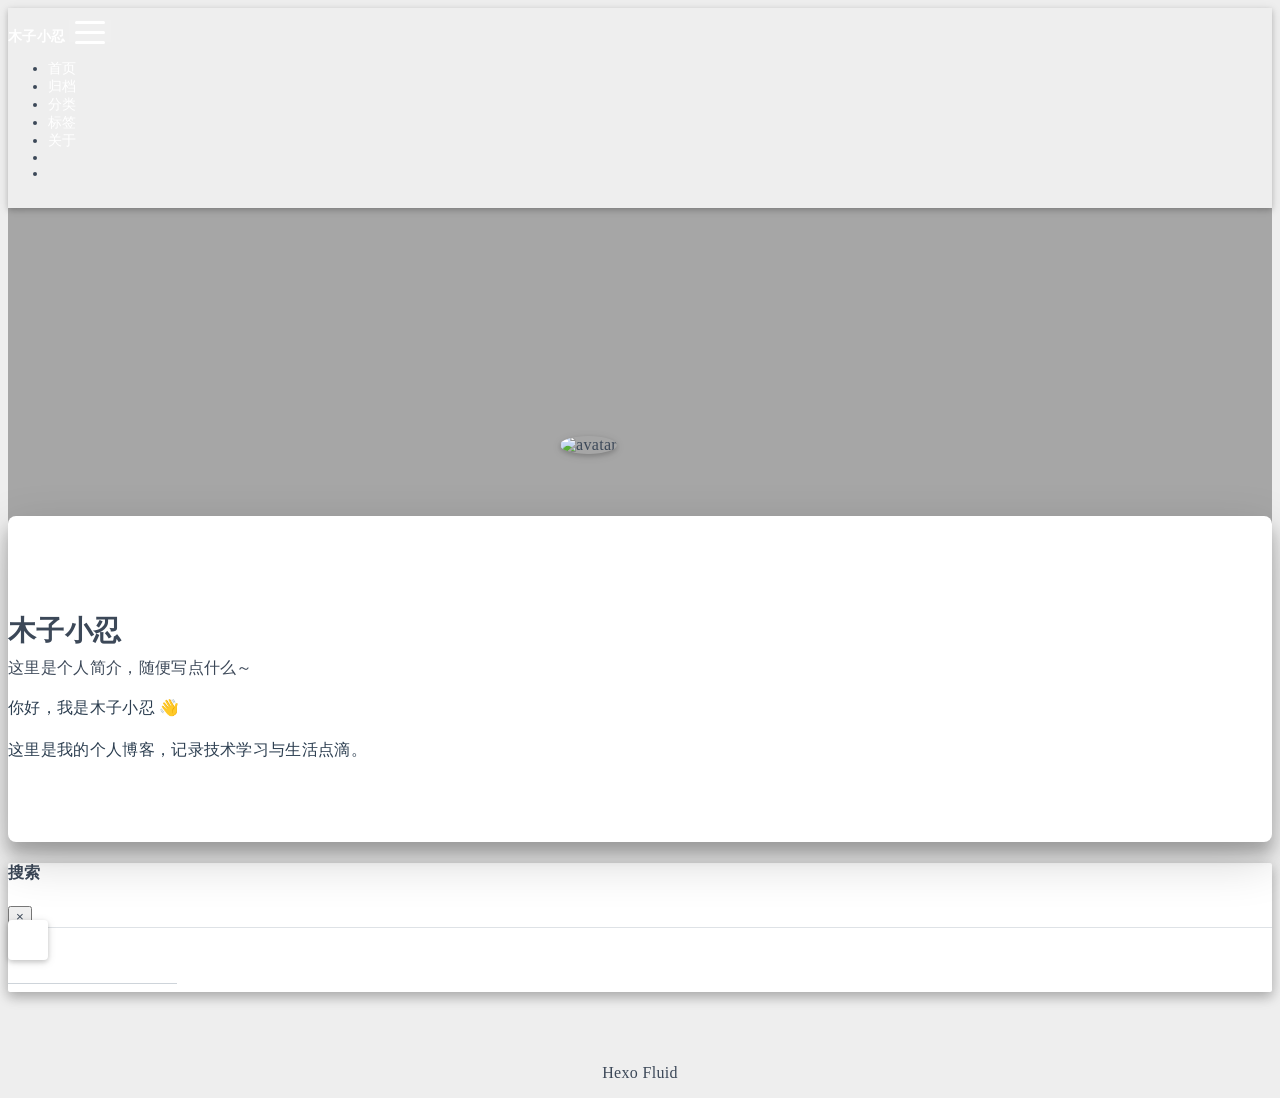
==== about/index.html @ 75a961b4 "Site updated: 2026-06-09 11:47:52" ====
<!DOCTYPE html>
<html lang="zh-CN" data-default-color-scheme=auto>



<head>
  <meta charset="UTF-8">

  <link rel="apple-touch-icon" sizes="76x76" href="/img/fluid.png">
  <link rel="icon" href="/img/fluid.png">
  

  <meta name="viewport" content="width=device-width, initial-scale=1.0, maximum-scale=5.0, shrink-to-fit=no">
  <meta http-equiv="x-ua-compatible" content="ie=edge">
  
  <meta name="theme-color" content="#2f4154">
  <meta name="author" content="muzi-xiaoren">
  <meta name="keywords" content="">
  
    <meta name="description" content="你好，我是木子小忍 👋 这里是我的个人博客，记录技术学习与生活点滴。">
<meta property="og:type" content="website">
<meta property="og:title" content="关于">
<meta property="og:url" content="https://muzi-xiaoren.github.io/about/index.html">
<meta property="og:site_name" content="木子小忍的博客">
<meta property="og:description" content="你好，我是木子小忍 👋 这里是我的个人博客，记录技术学习与生活点滴。">
<meta property="og:locale" content="zh_CN">
<meta property="article:published_time" content="2026-06-09T03:46:48.000Z">
<meta property="article:modified_time" content="2026-06-09T03:47:01.597Z">
<meta property="article:author" content="muzi-xiaoren">
<meta name="twitter:card" content="summary_large_image">
  
  
  
  <title>关于 - 木子小忍的博客</title>

  <link  rel="stylesheet" href="https://lib.baomitu.com/twitter-bootstrap/4.6.1/css/bootstrap.min.css" />



  <link  rel="stylesheet" href="https://lib.baomitu.com/github-markdown-css/4.0.0/github-markdown.min.css" />

  <link  rel="stylesheet" href="https://lib.baomitu.com/hint.css/2.7.0/hint.min.css" />

  <link  rel="stylesheet" href="https://lib.baomitu.com/fancybox/3.5.7/jquery.fancybox.min.css" />



<!-- 主题依赖的图标库，不要自行修改 -->
<!-- Do not modify the link that theme dependent icons -->

<link rel="stylesheet" href="//at.alicdn.com/t/c/font_1749284_5i9bdhy70f8.css">



<link rel="stylesheet" href="//at.alicdn.com/t/c/font_1736178_k526ubmyhba.css">


<link  rel="stylesheet" href="/css/main.css" />


  <link id="highlight-css" rel="stylesheet" href="/css/highlight.css" />
  
    <link id="highlight-css-dark" rel="stylesheet" href="/css/highlight-dark.css" />
  




  <script id="fluid-configs">
    var Fluid = window.Fluid || {};
    Fluid.ctx = Object.assign({}, Fluid.ctx)
    var CONFIG = {"hostname":"muzi-xiaoren.github.io","root":"/","version":"1.9.9","typing":{"enable":true,"typeSpeed":70,"cursorChar":"_","loop":false,"scope":[]},"anchorjs":{"enable":true,"element":"h1,h2,h3,h4,h5,h6","placement":"left","visible":"hover","icon":""},"progressbar":{"enable":true,"height_px":3,"color":"#29d","options":{"showSpinner":false,"trickleSpeed":100}},"code_language":{"enable":true,"default":"TEXT"},"copy_btn":true,"image_caption":{"enable":true},"image_zoom":{"enable":true,"img_url_replace":["",""]},"toc":{"enable":true,"expand_all":true,"placement":"right","headingSelector":"h1,h2,h3,h4,h5,h6","collapseDepth":0},"lazyload":{"enable":true,"loading_img":"/img/loading.gif","onlypost":false,"offset_factor":2},"web_analytics":{"enable":false,"follow_dnt":true,"baidu":null,"google":{"measurement_id":null},"tencent":{"sid":null,"cid":null},"leancloud":{"app_id":null,"app_key":null,"server_url":null,"path":"window.location.pathname","ignore_local":false},"openkounter":{"server_url":"https://open-kounter.mintimate.cn","path":"window.location.pathname","ignore_local":false},"umami":{"src":null,"website_id":null,"domains":null,"start_time":"2024-01-01T00:00:00.000Z","token":null,"api_server":null}},"search_path":"/local-search.xml","include_content_in_search":true};

    if (CONFIG.web_analytics.follow_dnt) {
      var dntVal = navigator.doNotTrack || window.doNotTrack || navigator.msDoNotTrack;
      Fluid.ctx.dnt = dntVal && (dntVal.startsWith('1') || dntVal.startsWith('yes') || dntVal.startsWith('on'));
    }
  </script>
  <script  src="/js/utils.js" ></script>
  <script  src="/js/color-schema.js" ></script>
  


  
<meta name="generator" content="Hexo 8.1.2"></head>


<body>
  

  <header>
    

<div class="header-inner" style="height: 60vh;">
  <nav id="navbar" class="navbar fixed-top  navbar-expand-lg navbar-dark scrolling-navbar">
  <div class="container">
    <a class="navbar-brand" href="/">
      <strong>木子小忍</strong>
    </a>

    <button id="navbar-toggler-btn" class="navbar-toggler" type="button" data-toggle="collapse"
            data-target="#navbarSupportedContent"
            aria-controls="navbarSupportedContent" aria-expanded="false" aria-label="Toggle navigation">
      <div class="animated-icon"><span></span><span></span><span></span></div>
    </button>

    <!-- Collapsible content (desktop) -->
    <div class="collapse navbar-collapse" id="navbarSupportedContent">
      <ul class="navbar-nav ml-auto text-center">
        
          
          
          
          
            <li class="nav-item">
              <a class="nav-link" href="/" target="_self">
                <i class="iconfont icon-home-fill"></i>
                <span>首页</span>
              </a>
            </li>
          
        
          
          
          
          
            <li class="nav-item">
              <a class="nav-link" href="/archives/" target="_self">
                <i class="iconfont icon-archive-fill"></i>
                <span>归档</span>
              </a>
            </li>
          
        
          
          
          
          
            <li class="nav-item">
              <a class="nav-link" href="/categories/" target="_self">
                <i class="iconfont icon-category-fill"></i>
                <span>分类</span>
              </a>
            </li>
          
        
          
          
          
          
            <li class="nav-item">
              <a class="nav-link" href="/tags/" target="_self">
                <i class="iconfont icon-tags-fill"></i>
                <span>标签</span>
              </a>
            </li>
          
        
          
          
          
          
            <li class="nav-item">
              <a class="nav-link" href="/about/" target="_self">
                <i class="iconfont icon-user-fill"></i>
                <span>关于</span>
              </a>
            </li>
          
        
        
          <li class="nav-item" id="search-btn">
            <a class="nav-link" target="_self" href="javascript:;" data-toggle="modal" data-target="#modalSearch" aria-label="Search">
              <i class="iconfont icon-search"></i>
            </a>
          </li>
          
        
        
          <li class="nav-item" id="color-toggle-btn">
            <a class="nav-link" target="_self" href="javascript:;" aria-label="Color Toggle">
              <i class="iconfont icon-dark" id="color-toggle-icon"></i>
            </a>
          </li>
        
      </ul>
    </div>
  </div>
</nav>

<!-- Mobile grid menu overlay -->
<div id="mobile-grid-menu" class="d-lg-none">
  <div class="mobile-grid-menu-inner">
    <div class="container">
      <div class="row">
        
          
          
          
          
            <div class="col-4 mobile-grid-cell">
              <a href="/" target="_self">
                <div class="mobile-grid-item">
                  <i class="iconfont icon-home-fill"></i>
                  <span>首页</span>
                </div>
              </a>
            </div>
          
        
          
          
          
          
            <div class="col-4 mobile-grid-cell">
              <a href="/archives/" target="_self">
                <div class="mobile-grid-item">
                  <i class="iconfont icon-archive-fill"></i>
                  <span>归档</span>
                </div>
              </a>
            </div>
          
        
          
          
          
          
            <div class="col-4 mobile-grid-cell">
              <a href="/categories/" target="_self">
                <div class="mobile-grid-item">
                  <i class="iconfont icon-category-fill"></i>
                  <span>分类</span>
                </div>
              </a>
            </div>
          
        
          
          
          
          
            <div class="col-4 mobile-grid-cell">
              <a href="/tags/" target="_self">
                <div class="mobile-grid-item">
                  <i class="iconfont icon-tags-fill"></i>
                  <span>标签</span>
                </div>
              </a>
            </div>
          
        
          
          
          
          
            <div class="col-4 mobile-grid-cell">
              <a href="/about/" target="_self">
                <div class="mobile-grid-item">
                  <i class="iconfont icon-user-fill"></i>
                  <span>关于</span>
                </div>
              </a>
            </div>
          
        
        
          <div class="col-4 mobile-grid-cell" id="mobile-search-btn">
            <a href="javascript:;" data-toggle="modal" data-target="#modalSearch" aria-label="Search">
              <div class="mobile-grid-item">
                <i class="iconfont icon-search"></i>
                <span>搜索</span>
              </div>
            </a>
          </div>
        
        
          <div class="col-4 mobile-grid-cell" id="mobile-color-toggle-btn"
               data-label-light="开灯"
               data-label-dark="关灯">
            <a href="javascript:;" aria-label="Color Toggle">
              <div class="mobile-grid-item">
                <i class="iconfont icon-dark" id="mobile-color-toggle-icon"></i>
                <span id="mobile-color-toggle-label">关灯</span>
              </div>
            </a>
          </div>
        
      </div>
    </div>
  </div>
</div>

  

<div id="banner" class="banner" parallax=true
     style="background: url('/img/default.png') no-repeat center center; background-size: cover;">
  <div class="full-bg-img">
    <div class="mask flex-center" style="background-color: rgba(0, 0, 0, 0.3)">
      <div class="banner-text text-center fade-in-up">
        <div class="h2">
          
            <span id="subtitle" data-typed-text="关于"></span>
          
        </div>

        
      </div>

      
    </div>
  </div>
</div>



</div>

  </header>

  <main>
    
      <div class="container nopadding-x-md">
        <div id="board"
          >
          
            <div class="about-avatar">
              <img src="/img/avatar.png" srcset="/img/loading.gif" lazyload class="img-fluid" alt="avatar">
            </div>
          
          <div class="container">
            <div class="row">
              <div class="col-12 col-md-10 m-auto">
                

<div class="text-center">
  <div class="about-info">
    <div class="about-name">木子小忍</div>
    <div class="about-intro">这里是个人简介，随便写点什么～</div>
    <div class="about-icons">
      
        
        
        
        <a href=https://github.com/muzi-xiaoren class="
           hint--bottom hint--rounded"
           aria-label="GitHub"
           target="_blank"
        >
          <i class="iconfont icon-github-fill" aria-hidden="true"></i>
          
        </a>
      
    </div>
  </div>
</div>

<article class="about-content page-content mt-5">
  <div class="markdown-body">
    <p>你好，我是木子小忍 👋</p>
<p>这里是我的个人博客，记录技术学习与生活点滴。</p>

  </div>

  
</article>





  



  



  



  



  





              </div>
            </div>
          </div>
        </div>
      </div>
    

    
      <a id="scroll-top-button" aria-label="TOP" href="#" role="button">
        <i class="iconfont icon-arrowup" aria-hidden="true"></i>
      </a>
    

    
      <div class="modal fade" id="modalSearch" tabindex="-1" role="dialog" aria-labelledby="ModalLabel"
     aria-hidden="true">
  <div class="modal-dialog modal-dialog-scrollable modal-lg" role="document">
    <div class="modal-content">
      <div class="modal-header text-center">
        <h4 class="modal-title w-100 font-weight-bold">搜索</h4>
        <button type="button" id="local-search-close" class="close" data-dismiss="modal" aria-label="Close">
          <span aria-hidden="true">&times;</span>
        </button>
      </div>
      <div class="modal-body mx-3">
        <div class="md-form mb-5">
          <input type="text" id="local-search-input" class="form-control validate">
          <label data-error="x" data-success="v" for="local-search-input">关键词</label>
        </div>
        <div class="list-group" id="local-search-result"></div>
      </div>
    </div>
  </div>
</div>

    

    
  </main>

  <footer>
    <div class="footer-inner">
  
    <div class="footer-content">
       <a href="https://hexo.io" target="_blank" rel="nofollow noopener"><span>Hexo</span></a> <i class="iconfont icon-love"></i> <a href="https://github.com/fluid-dev/hexo-theme-fluid" target="_blank" rel="nofollow noopener"><span>Fluid</span></a> 
    </div>
  
  
  
</div>

  </footer>

  <!-- Scripts -->
  
  <script  src="https://lib.baomitu.com/nprogress/0.2.0/nprogress.min.js" ></script>
  <link  rel="stylesheet" href="https://lib.baomitu.com/nprogress/0.2.0/nprogress.min.css" />

  <script>
    NProgress.configure({"showSpinner":false,"trickleSpeed":100})
    NProgress.start()
    window.addEventListener('load', function() {
      NProgress.done();
    })
  </script>


<script  src="https://lib.baomitu.com/jquery/3.6.4/jquery.min.js" ></script>
<script  src="https://lib.baomitu.com/twitter-bootstrap/4.6.1/js/bootstrap.min.js" ></script>
<script  src="/js/events.js" ></script>
<script  src="/js/plugins.js" ></script>


  <script  src="https://lib.baomitu.com/typed.js/2.0.12/typed.min.js" ></script>
  <script>
    (function (window, document) {
      var typing = Fluid.plugins.typing;
      var subtitle = document.getElementById('subtitle');
      if (!subtitle || !typing) {
        return;
      }
      var text = subtitle.getAttribute('data-typed-text');
      
        typing(text);
      
    })(window, document);
  </script>




  
    <script  src="/js/img-lazyload.js" ></script>
  




  <script src=https://lib.baomitu.com/clipboard.js/2.0.11/clipboard.min.js></script>

  <script>Fluid.plugins.codeWidget();</script>


  
<script>
  Fluid.utils.createScript('https://lib.baomitu.com/anchor-js/5.0.0/anchor.min.js', function() {
    window.anchors.options = {
      placement: CONFIG.anchorjs.placement,
      visible  : CONFIG.anchorjs.visible
    };
    if (CONFIG.anchorjs.icon) {
      window.anchors.options.icon = CONFIG.anchorjs.icon;
    }
    var el = (CONFIG.anchorjs.element || 'h1,h2,h3,h4,h5,h6').split(',');
    var res = [];
    for (var item of el) {
      res.push('.markdown-body > ' + item.trim());
    }
    if (CONFIG.anchorjs.placement === 'left') {
      window.anchors.options.class = 'anchorjs-link-left';
    }
    window.anchors.add(res.join(', '));

    Fluid.events.registerRefreshCallback(function() {
      if ('anchors' in window) {
        anchors.removeAll();
        var el = (CONFIG.anchorjs.element || 'h1,h2,h3,h4,h5,h6').split(',');
        var res = [];
        for (var item of el) {
          res.push('.markdown-body > ' + item.trim());
        }
        if (CONFIG.anchorjs.placement === 'left') {
          anchors.options.class = 'anchorjs-link-left';
        }
        anchors.add(res.join(', '));
      }
    });
  });
</script>


  
<script>
  Fluid.utils.createScript('https://lib.baomitu.com/fancybox/3.5.7/jquery.fancybox.min.js', function() {
    Fluid.plugins.fancyBox();
  });
</script>


  <script>Fluid.plugins.imageCaption();</script>

  <script  src="/js/local-search.js" ></script>





<!-- 主题的启动项，将它保持在最底部 -->
<!-- the boot of the theme, keep it at the bottom -->
<script  src="/js/boot.js" ></script>


  

  <noscript>
    <div class="noscript-warning">博客在允许 JavaScript 运行的环境下浏览效果更佳</div>
  </noscript>
</body>
</html>
---- css/main.css ----
.anchorjs-link {
  text-decoration: none !important;
  transition: opacity 0.2s ease-in-out;
}
.markdown-body h1:hover > .anchorjs-link,
h2:hover > .anchorjs-link,
h3:hover > .anchorjs-link,
h4:hover > .anchorjs-link,
h5:hover > .anchorjs-link,
h6:hover > .anchorjs-link {
  opacity: 1;
}
.banner {
  height: 100%;
  position: relative;
  overflow: hidden;
  cursor: default;
}
.banner .mask {
  position: absolute;
  width: 100%;
  height: 100%;
  background-color: rgba(0,0,0,0.3);
}
.banner[parallax="true"] {
  will-change: transform;
  -webkit-transform-style: preserve-3d;
  -webkit-backface-visibility: hidden;
  transition: transform 0.05s ease-out;
}
@media (max-width: 100vh) {
  .header-inner {
    max-height: 100vw;
  }
  #board {
    margin-top: -1rem !important;
  }
}
@media (max-width: 79.99vh) {
  .scroll-down-bar {
    display: none;
  }
}
#board {
  position: relative;
  margin-top: -2rem;
  padding: 3rem 0;
  background-color: var(--board-bg-color);
  transition: background-color 0.2s ease-in-out;
  border-radius: 0.5rem;
  z-index: 3;
  -webkit-box-shadow: 0 12px 15px 0 rgba(0,0,0,0.24), 0 17px 50px 0 rgba(0,0,0,0.19);
  box-shadow: 0 12px 15px 0 rgba(0,0,0,0.24), 0 17px 50px 0 rgba(0,0,0,0.19);
}
.code-widget {
  display: inline-block;
  background-color: transparent;
  font-size: 0.75rem;
  line-height: 1;
  font-weight: bold;
  padding: 0.3rem 0.1rem 0.1rem 0.1rem;
  position: absolute;
  right: 0.45rem;
  top: 0.15rem;
  z-index: 1;
}
.code-widget-light {
  color: #999;
}
.code-widget-dark {
  color: #bababa;
}
.copy-btn {
  cursor: pointer;
  user-select: none;
  -webkit-appearance: none;
  outline: none;
}
.copy-btn > i {
  font-size: 0.75rem !important;
  font-weight: 400;
  margin-right: 0.15rem;
  opacity: 0;
  transition: opacity 0.2s ease-in-out;
}
.markdown-body pre:hover > .copy-btn > i {
  opacity: 0.9;
}
.markdown-body pre:hover > .copy-btn,
.markdown-body pre:not(:hover) > .copy-btn {
  outline: none;
}
.license-box {
  background-color: rgba(27,31,35,0.05);
  transition: background-color 0.2s ease-in-out;
  border-radius: 4px;
  font-size: 0.9rem;
  overflow: hidden;
  padding: 1.25rem;
  position: relative;
  z-index: 1;
}
.license-box .license-icon {
  position: absolute;
  top: 50%;
  left: 100%;
}
.license-box .license-icon::after {
  content: "\e8e4";
  font-size: 12.5rem;
  line-height: 1;
  opacity: 0.1;
  position: relative;
  left: -0.85em;
  bottom: 0.5em;
  z-index: -1;
}
.license-box .license-title {
  margin-bottom: 1rem;
}
.license-box .license-title div:nth-child(1) {
  line-height: 1.2;
  margin-bottom: 0.25rem;
}
.license-box .license-title div:nth-child(2) {
  color: var(--sec-text-color);
  font-size: 0.8rem;
}
.license-box .license-meta {
  align-items: center;
  display: flex;
  flex-wrap: wrap;
  justify-content: flex-start;
}
.license-box .license-meta .license-meta-item {
  align-items: center;
  justify-content: center;
  margin-right: 1.5rem;
}
.license-box .license-meta .license-meta-item div:nth-child(1) {
  color: var(--sec-text-color);
  font-size: 0.8rem;
  font-weight: normal;
}
.license-box .license-meta .license-meta-item i.iconfont {
  font-size: 1rem;
}
@media (max-width: 575px) and (min-width: 425px) {
  .license-box .license-meta .license-meta-item {
    display: flex;
    justify-content: flex-start;
    flex-wrap: wrap;
    font-size: 0.8rem;
    flex: 0 0 50%;
    max-width: 50%;
    margin-right: 0;
  }
  .license-box .license-meta .license-meta-item div:nth-child(1) {
    margin-right: 0.5rem;
  }
  .license-box .license-meta .license-meta-date {
    order: -1;
  }
}
@media (max-width: 424px) {
  .license-box::after {
    top: -65px;
  }
  .license-box .license-meta {
    flex-direction: column;
    align-items: flex-start;
  }
  .license-box .license-meta .license-meta-item {
    display: flex;
    flex-wrap: wrap;
    font-size: 0.8rem;
  }
  .license-box .license-meta .license-meta-item div:nth-child(1) {
    margin-right: 0.5rem;
  }
}
.footer-inner {
  padding: 3rem 0 1rem 0;
  text-align: center;
}
.footer-inner > div:not(:first-child) {
  margin: 0.25rem 0;
  font-size: 0.85rem;
}
.footer-inner .statistics {
  display: flex;
  flex-direction: row;
  justify-content: center;
}
.footer-inner .statistics > span {
  flex: 1;
  margin: 0 0.25rem;
}
.footer-inner .statistics > *:nth-last-child(2):first-child {
  text-align: right;
}
.footer-inner .statistics > *:nth-last-child(2):first-child ~ * {
  text-align: left;
}
.footer-inner .beian {
  display: flex;
  flex-direction: row;
  justify-content: center;
}
.footer-inner .beian > * {
  margin: 0 0.25rem;
}
.footer-inner .beian-police {
  position: relative;
  overflow: hidden;
  display: inline-flex;
  align-items: center;
  justify-content: left;
}
.footer-inner .beian-police img {
  margin-right: 3px;
  width: 1rem;
  height: 1rem;
  margin-bottom: 0.1rem;
}
@media (max-width: 424px) {
  .footer-inner .statistics {
    flex-direction: column;
  }
  .footer-inner .statistics > *:nth-last-child(2):first-child {
    text-align: center;
  }
  .footer-inner .statistics > *:nth-last-child(2):first-child ~ * {
    text-align: center;
  }
  .footer-inner .beian {
    flex-direction: column;
  }
  .footer-inner .beian .beian-police {
    justify-content: center;
  }
  .footer-inner .beian > *:nth-last-child(2):first-child {
    text-align: center;
  }
  .footer-inner .beian > *:nth-last-child(2):first-child ~ * {
    text-align: center;
  }
}
sup > a::before,
.footnote-text::before {
  display: block;
  content: "";
  margin-top: -5rem;
  height: 5rem;
  width: 1px;
  visibility: hidden;
}
sup > a::before,
.footnote-text::before {
  display: inline-block;
}
.footnote-item::before {
  display: block;
  content: "";
  margin-top: -5rem;
  height: 5rem;
  width: 1px;
  visibility: hidden;
}
.footnote-list ol {
  list-style-type: none;
  counter-reset: sectioncounter;
  padding-left: 0.5rem;
  font-size: 0.95rem;
}
.footnote-list ol li:before {
  font-family: "Helvetica Neue", monospace, "Monaco";
  content: "[" counter(sectioncounter) "]";
  counter-increment: sectioncounter;
}
.footnote-list ol li+li {
  margin-top: 0.5rem;
}
.footnote-text {
  padding-left: 0.5em;
}
.navbar {
  background-color: transparent;
  font-size: 0.875rem;
  box-shadow: 0 2px 5px 0 rgba(0,0,0,0.16), 0 2px 10px 0 rgba(0,0,0,0.12);
  -webkit-box-shadow: 0 2px 5px 0 rgba(0,0,0,0.16), 0 2px 10px 0 rgba(0,0,0,0.12);
}
.navbar .navbar-brand {
  color: var(--navbar-text-color);
}
.navbar .navbar-toggler .animated-icon span {
  background-color: var(--navbar-text-color);
}
.navbar .nav-item .nav-link {
  display: block;
  color: var(--navbar-text-color);
  transition: color 0.2s ease-in-out, background-color 0.2s ease-in-out;
}
.navbar .nav-item .nav-link:hover {
  color: var(--link-hover-color);
}
.navbar .nav-item .nav-link:focus {
  color: var(--navbar-text-color);
}
.navbar .nav-item .nav-link i {
  font-size: 0.875rem;
  line-height: inherit;
}
.navbar .nav-item .nav-link i:only-child {
  margin: 0 0.2rem;
}
.navbar .navbar-toggler {
  border-width: 0;
  outline: 0;
}
.navbar.scrolling-navbar {
  will-change: background, padding;
  -webkit-transition: background 0.5s ease-in-out, padding 0.5s ease-in-out;
  transition: background 0.5s ease-in-out, padding 0.5s ease-in-out;
}
@media (min-width: 600px) {
  .navbar.scrolling-navbar {
    padding-top: 12px;
    padding-bottom: 12px;
  }
  .navbar.scrolling-navbar .navbar-nav > li {
    -webkit-transition-duration: 1s;
    transition-duration: 1s;
  }
}
.navbar.scrolling-navbar.top-nav-collapse {
  padding-top: 5px;
  padding-bottom: 5px;
}
.navbar .dropdown-menu {
  font-size: 0.875rem;
  color: var(--navbar-text-color);
  background-color: rgba(0,0,0,0.3);
  border: none;
  min-width: 8rem;
  -webkit-transition: background 0.5s ease-in-out, padding 0.5s ease-in-out;
  transition: background 0.5s ease-in-out, padding 0.5s ease-in-out;
}
@media (max-width: 991.98px) {
  .navbar .dropdown-menu {
    text-align: center;
  }
}
.navbar .dropdown-item {
  color: var(--navbar-text-color);
}
.navbar .dropdown-item:hover,
.navbar .dropdown-item:focus {
  color: var(--link-hover-color);
  background-color: rgba(0,0,0,0.1);
}
@media (min-width: 992px) {
  .navbar .dropdown:hover > .dropdown-menu {
    display: block;
  }
  .navbar .dropdown > .dropdown-toggle:active {
    pointer-events: none;
  }
  .navbar .dropdown-menu {
    top: 95%;
  }
}
.navbar .animated-icon {
  width: 30px;
  height: 20px;
  position: relative;
  margin: 0;
  -webkit-transform: rotate(0deg);
  -moz-transform: rotate(0deg);
  -o-transform: rotate(0deg);
  transform: rotate(0deg);
  -webkit-transition: 0.5s ease-in-out;
  -moz-transition: 0.5s ease-in-out;
  -o-transition: 0.5s ease-in-out;
  transition: 0.5s ease-in-out;
  cursor: pointer;
}
.navbar .animated-icon span {
  display: block;
  position: absolute;
  height: 3px;
  width: 100%;
  border-radius: 9px;
  opacity: 1;
  left: 0;
  -webkit-transform: rotate(0deg);
  -moz-transform: rotate(0deg);
  -o-transform: rotate(0deg);
  transform: rotate(0deg);
  -webkit-transition: 0.25s ease-in-out;
  -moz-transition: 0.25s ease-in-out;
  -o-transition: 0.25s ease-in-out;
  transition: 0.25s ease-in-out;
  background: #fff;
}
.navbar .animated-icon span:nth-child(1) {
  top: 0;
}
.navbar .animated-icon span:nth-child(2) {
  top: 10px;
}
.navbar .animated-icon span:nth-child(3) {
  top: 20px;
}
.navbar .animated-icon.open span:nth-child(1) {
  top: 11px;
  -webkit-transform: rotate(135deg);
  -moz-transform: rotate(135deg);
  -o-transform: rotate(135deg);
  transform: rotate(135deg);
}
.navbar .animated-icon.open span:nth-child(2) {
  opacity: 0;
  left: -60px;
}
.navbar .animated-icon.open span:nth-child(3) {
  top: 11px;
  -webkit-transform: rotate(-135deg);
  -moz-transform: rotate(-135deg);
  -o-transform: rotate(-135deg);
  transform: rotate(-135deg);
}
.navbar .dropdown-collapse,
.top-nav-collapse,
.navbar-col-show {
  background-color: var(--navbar-bg-color);
}
@media (max-width: 767px) {
  .navbar {
    font-size: 1rem;
    line-height: 2.5rem;
  }
}
.banner-text {
  color: var(--subtitle-color);
  max-width: calc(960px - 6rem);
  width: 80%;
  overflow-wrap: break-word;
}
.banner-text .typed-cursor {
  margin: 0 0.2rem;
}
@media (max-width: 767px) {
  #subtitle,
  .typed-cursor {
    font-size: 1.5rem;
  }
}
@media (max-width: 575px) {
  .banner-text {
    font-size: 0.9rem;
  }
  #subtitle,
  .typed-cursor {
    font-size: 1.35rem;
  }
}
#mobile-grid-menu {
  display: block;
  position: fixed;
  top: 0;
  left: 0;
  right: 0;
  bottom: 0;
  z-index: 1029;
  overflow-y: auto;
  -webkit-overflow-scrolling: touch;
  pointer-events: none;
  opacity: 0;
  transform: translateY(-12px);
  transition: opacity 0.18s ease, transform 0.18s ease;
  will-change: opacity, transform;
  background-color: var(--navbar-bg-color);
}
#mobile-grid-menu.show {
  pointer-events: auto;
  opacity: 1;
  transform: translateY(0);
}
#mobile-grid-menu.show .mobile-grid-cell,
#mobile-grid-menu.show .mobile-grid-group-header {
  animation: mobile-grid-cell-in 0.18s ease both;
}
#mobile-grid-menu .mobile-grid-menu-inner {
  padding-top: 70px;
  padding-bottom: 2rem;
}
#mobile-grid-menu .mobile-grid-group-header {
  color: var(--navbar-text-color);
  font-size: 0.8rem;
  opacity: 0.6;
  text-transform: uppercase;
  letter-spacing: 0.05em;
  padding: 1rem 15px 0.4rem;
  border-top: 1px solid rgba(255,255,255,0.1);
  margin-top: 0.5rem;
}
#mobile-grid-menu .mobile-grid-group-header:first-child {
  border-top: none;
  margin-top: 0;
}
#mobile-grid-menu .mobile-grid-group-header i {
  margin-right: 0.3rem;
  font-size: 0.8rem;
}
#mobile-grid-menu .mobile-grid-cell {
  padding: 0.5rem;
}
#mobile-grid-menu .mobile-grid-item {
  display: flex;
  flex-direction: column;
  align-items: center;
  justify-content: center;
  padding: 1rem 0.5rem;
  border-radius: 12px;
  background-color: rgba(255,255,255,0.08);
  transition: background-color 0.2s ease-in-out, transform 0.15s ease-in-out;
  cursor: pointer;
  min-height: 80px;
}
#mobile-grid-menu .mobile-grid-item:hover,
#mobile-grid-menu .mobile-grid-item:active {
  background-color: rgba(255,255,255,0.18);
  transform: scale(0.96);
}
#mobile-grid-menu .mobile-grid-item i {
  font-size: 1.6rem;
  color: var(--navbar-text-color);
  margin-bottom: 0.4rem;
  line-height: 1;
}
#mobile-grid-menu .mobile-grid-item span {
  font-size: 0.78rem;
  color: var(--navbar-text-color);
  text-align: center;
  line-height: 1.2;
  word-break: break-word;
}
#mobile-grid-menu a {
  text-decoration: none;
  color: var(--navbar-text-color);
}
#mobile-grid-menu a:hover {
  color: var(--navbar-text-color);
}
@media (max-width: 991.98px) {
  #navbarSupportedContent {
    display: none !important;
  }
}
.modal-dialog .modal-content {
  background-color: var(--board-bg-color);
  border: 0;
  border-radius: 0.125rem;
  -webkit-box-shadow: 0 5px 11px 0 rgba(0,0,0,0.18), 0 4px 15px 0 rgba(0,0,0,0.15);
  box-shadow: 0 5px 11px 0 rgba(0,0,0,0.18), 0 4px 15px 0 rgba(0,0,0,0.15);
}
.modal-dialog .modal-content .modal-header {
  border-bottom-color: var(--line-color);
  transition: border-bottom-color 0.2s ease-in-out;
}
.close {
  color: var(--text-color);
}
.close:hover {
  color: var(--link-hover-color);
}
.close:focus {
  outline: 0;
}
.modal-dialog .modal-content .modal-header {
  border-top-left-radius: 0.125rem;
  border-top-right-radius: 0.125rem;
  border-bottom: 1px solid #dee2e6;
}
.md-form {
  position: relative;
  margin-top: 1.5rem;
  margin-bottom: 1.5rem;
}
.md-form input[type] {
  -webkit-box-sizing: content-box;
  box-sizing: content-box;
  background-color: transparent;
  border: none;
  border-bottom: 1px solid #ced4da;
  border-radius: 0;
  outline: none;
  -webkit-box-shadow: none;
  box-shadow: none;
  transition: border-color 0.15s ease-in-out, box-shadow 0.15s ease-in-out, -webkit-box-shadow 0.15s ease-in-out;
}
.md-form input[type]:focus:not([readonly]) {
  border-bottom: 1px solid #4285f4;
  -webkit-box-shadow: 0 1px 0 0 #4285f4;
  box-shadow: 0 1px 0 0 #4285f4;
}
.md-form input[type]:focus:not([readonly]) + label {
  color: #4285f4;
}
.md-form input[type].valid,
.md-form input[type]:focus.valid {
  border-bottom: 1px solid #00c851;
  -webkit-box-shadow: 0 1px 0 0 #00c851;
  box-shadow: 0 1px 0 0 #00c851;
}
.md-form input[type].valid + label,
.md-form input[type]:focus.valid + label {
  color: #00c851;
}
.md-form input[type].invalid,
.md-form input[type]:focus.invalid {
  border-bottom: 1px solid #f44336;
  -webkit-box-shadow: 0 1px 0 0 #f44336;
  box-shadow: 0 1px 0 0 #f44336;
}
.md-form input[type].invalid + label,
.md-form input[type]:focus.invalid + label {
  color: #f44336;
}
.md-form input[type].validate {
  margin-bottom: 2.5rem;
}
.md-form input[type].form-control {
  height: auto;
  padding: 0.6rem 0 0.4rem 0;
  margin: 0 0 0.5rem 0;
  color: var(--text-color);
  background-color: transparent;
  border-radius: 0;
}
.md-form label {
  font-size: 0.8rem;
  position: absolute;
  top: -1rem;
  left: 0;
  color: #757575;
  cursor: text;
  transition: color 0.2s ease-out;
}
.modal-open[style] {
  padding-right: 0 !important;
  overflow: auto;
}
.modal-open[style] #navbar[style] {
  padding-right: 1rem !important;
}
#nprogress .bar {
  height: 3px !important;
  background-color: #29d !important;
}
#nprogress .peg {
  box-shadow: 0 0 14px #29d, 0 0 8px #29d !important;
}
@media (max-width: 575px) {
  #nprogress .bar {
    display: none;
  }
}
.noscript-warning {
  background-color: #f55;
  color: #fff;
  font-family: sans-serif;
  font-size: 1rem;
  font-weight: bold;
  position: fixed;
  left: 0;
  bottom: 0;
  text-align: center;
  width: 100%;
  z-index: 99;
}
.pagination {
  margin-top: 3rem;
  justify-content: center;
}
.pagination .space {
  align-self: flex-end;
}
.pagination .page-number,
.pagination .current,
.pagination .extend {
  outline: 0;
  border: 0;
  background-color: transparent;
  font-size: 0.9rem;
  padding: 0.5rem 0.75rem;
  line-height: 1.25;
  border-radius: 0.125rem;
}
.pagination .page-number {
  margin: 0 0.05rem;
}
.pagination .page-number:hover,
.pagination .current {
  transition: background-color 0.2s ease-in-out;
  background-color: var(--link-hover-bg-color);
}
.qr-trigger {
  cursor: pointer;
  position: relative;
}
.qr-trigger:hover .qr-img {
  display: block;
  transition: all 0.3s;
}
.qr-img {
  max-width: 12rem;
  position: absolute;
  right: -5.25rem;
  z-index: 99;
  display: none;
  border-radius: 0.2rem;
  background-color: transparent;
  box-shadow: 0 0 20px -5px rgba(158,158,158,0.2);
}
.scroll-down-bar {
  position: absolute;
  width: 100%;
  height: 6rem;
  text-align: center;
  cursor: pointer;
  bottom: 0;
}
.scroll-down-bar i.iconfont {
  font-size: 2rem;
  font-weight: bold;
  display: inline-block;
  position: relative;
  padding-top: 2rem;
  color: var(--subtitle-color);
  transform: translateZ(0);
  animation: scroll-down 1.5s infinite;
}
#scroll-top-button {
  position: fixed;
  z-index: 99;
  background: var(--board-bg-color);
  transition: background-color 0.2s ease-in-out, bottom 0.3s ease;
  border-radius: 4px;
  min-width: 40px;
  min-height: 40px;
  bottom: -60px;
  outline: none;
  display: flex;
  display: -webkit-flex;
  align-items: center;
  box-shadow: 0 2px 5px 0 rgba(0,0,0,0.16), 0 2px 10px 0 rgba(0,0,0,0.12);
}
#scroll-top-button i {
  font-size: 32px;
  margin: auto;
  color: var(--sec-text-color);
}
#scroll-top-button:hover i,
#scroll-top-button:active i {
  animation-name: scroll-top;
  animation-duration: 1s;
  animation-delay: 0.1s;
  animation-timing-function: ease-in-out;
  animation-iteration-count: infinite;
  animation-fill-mode: forwards;
  animation-direction: alternate;
}
#local-search-result .search-list-title {
  border-left: 3px solid #0d47a1;
}
#local-search-result .search-list-content {
  padding: 0 1.25rem;
}
#local-search-result .search-word {
  color: #ff4500;
}
#toc {
  visibility: hidden;
}
.toc-header {
  margin-bottom: 0.5rem;
  font-weight: bold;
  line-height: 1.2;
}
.toc-header,
.toc-header > i {
  font-size: 1.25rem;
}
.toc-body {
  max-height: 75vh;
  overflow-y: auto;
  overflow: -moz-scrollbars-none;
  -ms-overflow-style: none;
}
.toc-body ol {
  list-style: none;
  padding-inline-start: 1rem;
}
.toc-body::-webkit-scrollbar {
  display: none;
}
.tocbot-list {
  position: relative;
}
.tocbot-list ol {
  list-style: none;
  padding-left: 1rem;
}
.tocbot-list a {
  font-size: 0.95rem;
}
.tocbot-list ol a {
  font-size: 0.85rem;
}
.tocbot-link {
  color: var(--text-color);
}
.toc-toggle {
  display: inline-block;
  width: 0.7rem;
  text-align: center;
  margin-right: 0.15rem;
  cursor: pointer;
  user-select: none;
  color: var(--text-color);
  font-size: 0.9rem;
  line-height: 1;
  transition: transform 0.2s ease-in-out;
}
.toc-toggle.toc-toggle-collapsed {
  transform: rotate(0deg);
}
.toc-toggle.toc-toggle-expanded {
  transform: rotate(90deg);
}
.toc-toggle.toc-toggle-placeholder {
  visibility: hidden;
  pointer-events: none;
  cursor: default;
  transform: none;
}
.tocbot-active-link {
  font-weight: bold;
  color: var(--link-hover-color);
}
.tocbot-is-collapsed {
  max-height: 0;
}
.tocbot-is-collapsible {
  overflow: hidden;
  transition: all 0.3s ease-in-out;
}
.toc-list-item {
  padding: 0.1rem 0;
  display: -webkit-box;
  -webkit-box-orient: vertical;
  -webkit-line-clamp: 2;
  overflow: hidden;
  text-overflow: ellipsis;
}
.toc-list-item.is-active-li::before {
  height: 1rem;
  margin: 0.25rem 0;
  visibility: visible;
}
.toc-list-item::before {
  width: 0.15rem;
  height: 0.2rem;
  position: absolute;
  left: 0.25rem;
  content: "";
  border-radius: 2px;
  margin: 0.65rem 0;
  background: var(--link-hover-color);
  visibility: hidden;
  transition: height 0.1s ease-in-out, margin 0.1s ease-in-out, visibility 0.1s ease-in-out;
}
.sidebar {
  position: -webkit-sticky;
  position: sticky;
  top: 2rem;
  padding: 3rem 0;
}
html {
  font-size: 16px;
  letter-spacing: 0.02em;
}
html,
body {
  height: 100%;
  font-family: var(--font-family-sans-serif);
  overflow-wrap: break-word;
}
body {
  transition: color 0.2s ease-in-out, background-color 0.2s ease-in-out;
  background-color: var(--body-bg-color);
  color: var(--text-color);
  -webkit-font-smoothing: antialiased;
  -moz-osx-font-smoothing: grayscale;
}
body a {
  color: var(--text-color);
  text-decoration: none;
  cursor: pointer;
  transition: color 0.2s ease-in-out, background-color 0.2s ease-in-out;
}
body a:hover {
  color: var(--link-hover-color);
  text-decoration: none;
  transition: color 0.2s ease-in-out, background-color 0.2s ease-in-out;
}
code {
  color: inherit;
}
table {
  font-size: inherit;
  color: var(--post-text-color);
}
img[lazyload] {
  object-fit: cover;
}
*[align="left"] {
  text-align: left;
}
*[align="center"] {
  text-align: center;
}
*[align="right"] {
  text-align: right;
}
::-webkit-scrollbar {
  width: 6px;
  height: 6px;
}
::-webkit-scrollbar-thumb {
  background-color: var(--scrollbar-color);
  border-radius: 6px;
}
::-webkit-scrollbar-thumb:hover {
  background-color: var(--scrollbar-hover-color);
}
::-webkit-scrollbar-corner {
  background-color: transparent;
}
label {
  margin-bottom: 0;
}
i.iconfont {
  font-size: 1em;
  line-height: 1;
}
body.mobile-menu-open {
  overflow: hidden;
}
:root {
  --color-mode: "light";
  --body-bg-color: #eee;
  --board-bg-color: #fff;
  --text-color: #3c4858;
  --sec-text-color: #718096;
  --post-text-color: #2c3e50;
  --post-heading-color: #1a202c;
  --post-link-color: #0366d6;
  --link-hover-color: #30a9de;
  --link-hover-bg-color: #f8f9fa;
  --line-color: #eaecef;
  --navbar-bg-color: #2f4154;
  --navbar-text-color: #fff;
  --subtitle-color: #fff;
  --scrollbar-color: #c4c6c9;
  --scrollbar-hover-color: #a6a6a6;
  --button-bg-color: transparent;
  --button-hover-bg-color: #f2f3f5;
  --highlight-bg-color: #f6f8fa;
  --inlinecode-bg-color: rgba(175,184,193,0.2);
  --fold-title-color: #3c4858;
  --fold-border-color: #eaecef;
}
@media (prefers-color-scheme: dark) {
  :root {
    --color-mode: "dark";
  }
  :root:not([data-user-color-scheme]) {
    --body-bg-color: #181c27;
    --board-bg-color: #252d38;
    --text-color: #c4c6c9;
    --sec-text-color: #a7a9ad;
    --post-text-color: #c4c6c9;
    --post-heading-color: #c4c6c9;
    --post-link-color: #1589e9;
    --link-hover-color: #30a9de;
    --link-hover-bg-color: #364151;
    --line-color: #435266;
    --navbar-bg-color: #1f3144;
    --navbar-text-color: #d0d0d0;
    --subtitle-color: #d0d0d0;
    --scrollbar-color: #687582;
    --scrollbar-hover-color: #9da8b3;
    --button-bg-color: transparent;
    --button-hover-bg-color: #46647e;
    --highlight-bg-color: #303030;
    --inlinecode-bg-color: rgba(99,110,123,0.4);
    --fold-title-color: #c4c6c9;
    --fold-border-color: #435266;
  }
  :root:not([data-user-color-scheme]) img {
    -webkit-filter: brightness(0.9);
    filter: brightness(0.9);
    transition: filter 0.2s ease-in-out;
  }
  :root:not([data-user-color-scheme]) .license-box {
    background-color: rgba(62,75,94,0.35);
    transition: background-color 0.2s ease-in-out;
  }
  :root:not([data-user-color-scheme]) .gt-comment-admin .gt-comment-content {
    background-color: transparent;
    transition: background-color 0.2s ease-in-out;
  }
}
@media not print {
  [data-user-color-scheme="dark"] {
    --body-bg-color: #181c27;
    --board-bg-color: #252d38;
    --text-color: #c4c6c9;
    --sec-text-color: #a7a9ad;
    --post-text-color: #c4c6c9;
    --post-heading-color: #c4c6c9;
    --post-link-color: #1589e9;
    --link-hover-color: #30a9de;
    --link-hover-bg-color: #364151;
    --line-color: #435266;
    --navbar-bg-color: #1f3144;
    --navbar-text-color: #d0d0d0;
    --subtitle-color: #d0d0d0;
    --scrollbar-color: #687582;
    --scrollbar-hover-color: #9da8b3;
    --button-bg-color: transparent;
    --button-hover-bg-color: #46647e;
    --highlight-bg-color: #303030;
    --inlinecode-bg-color: rgba(99,110,123,0.4);
    --fold-title-color: #c4c6c9;
    --fold-border-color: #435266;
  }
  [data-user-color-scheme="dark"] img {
    -webkit-filter: brightness(0.9);
    filter: brightness(0.9);
    transition: filter 0.2s ease-in-out;
  }
  [data-user-color-scheme="dark"] .license-box {
    background-color: rgba(62,75,94,0.35);
    transition: background-color 0.2s ease-in-out;
  }
  [data-user-color-scheme="dark"] .gt-comment-admin .gt-comment-content {
    background-color: transparent;
    transition: background-color 0.2s ease-in-out;
  }
}
@media print {
  :root {
    --color-mode: "light";
  }
}
.fade-in-up {
  -webkit-animation-name: fade-in-up;
  animation-name: fade-in-up;
}
.hidden-mobile {
  display: block;
}
.visible-mobile {
  display: none;
}
@media (max-width: 575px) {
  .hidden-mobile {
    display: none;
  }
  .visible-mobile {
    display: block;
  }
}
.nomargin-x {
  margin-left: 0 !important;
  margin-right: 0 !important;
}
.nopadding-x {
  padding-left: 0 !important;
  padding-right: 0 !important;
}
@media (max-width: 767px) {
  .nopadding-x-md {
    padding-left: 0 !important;
    padding-right: 0 !important;
  }
}
.flex-center {
  display: -webkit-box;
  display: -ms-flexbox;
  display: flex;
  -webkit-box-align: center;
  -ms-flex-align: center;
  align-items: center;
  -webkit-box-pack: center;
  -ms-flex-pack: center;
  justify-content: center;
  height: 100%;
}
.hover-with-bg {
  display: inline-block;
  line-height: 1;
}
.hover-with-bg:hover {
  background-color: var(--link-hover-bg-color);
  transition-duration: 0.2s;
  transition-timing-function: ease-in-out;
  border-radius: 0.2rem;
}
@-moz-keyframes fade-in-up {
  from {
    opacity: 0;
    -webkit-transform: translate3d(0, 100%, 0);
    transform: translate3d(0, 100%, 0);
  }
  to {
    opacity: 1;
    -webkit-transform: translate3d(0, 0, 0);
    transform: translate3d(0, 0, 0);
  }
}
@-webkit-keyframes fade-in-up {
  from {
    opacity: 0;
    -webkit-transform: translate3d(0, 100%, 0);
    transform: translate3d(0, 100%, 0);
  }
  to {
    opacity: 1;
    -webkit-transform: translate3d(0, 0, 0);
    transform: translate3d(0, 0, 0);
  }
}
@-o-keyframes fade-in-up {
  from {
    opacity: 0;
    -webkit-transform: translate3d(0, 100%, 0);
    transform: translate3d(0, 100%, 0);
  }
  to {
    opacity: 1;
    -webkit-transform: translate3d(0, 0, 0);
    transform: translate3d(0, 0, 0);
  }
}
@keyframes fade-in-up {
  from {
    opacity: 0;
    -webkit-transform: translate3d(0, 100%, 0);
    transform: translate3d(0, 100%, 0);
  }
  to {
    opacity: 1;
    -webkit-transform: translate3d(0, 0, 0);
    transform: translate3d(0, 0, 0);
  }
}
@-moz-keyframes scroll-down {
  0% {
    opacity: 0.8;
    top: 0;
  }
  50% {
    opacity: 0.4;
    top: -1em;
  }
  100% {
    opacity: 0.8;
    top: 0;
  }
}
@-webkit-keyframes scroll-down {
  0% {
    opacity: 0.8;
    top: 0;
  }
  50% {
    opacity: 0.4;
    top: -1em;
  }
  100% {
    opacity: 0.8;
    top: 0;
  }
}
@-o-keyframes scroll-down {
  0% {
    opacity: 0.8;
    top: 0;
  }
  50% {
    opacity: 0.4;
    top: -1em;
  }
  100% {
    opacity: 0.8;
    top: 0;
  }
}
@keyframes scroll-down {
  0% {
    opacity: 0.8;
    top: 0;
  }
  50% {
    opacity: 0.4;
    top: -1em;
  }
  100% {
    opacity: 0.8;
    top: 0;
  }
}
@-moz-keyframes scroll-top {
  0% {
    -webkit-transform: translateY(0);
    transform: translateY(0);
  }
  50% {
    -webkit-transform: translateY(-0.35rem);
    transform: translateY(-0.35rem);
  }
  100% {
    -webkit-transform: translateY(0);
    transform: translateY(0);
  }
}
@-webkit-keyframes scroll-top {
  0% {
    -webkit-transform: translateY(0);
    transform: translateY(0);
  }
  50% {
    -webkit-transform: translateY(-0.35rem);
    transform: translateY(-0.35rem);
  }
  100% {
    -webkit-transform: translateY(0);
    transform: translateY(0);
  }
}
@-o-keyframes scroll-top {
  0% {
    -webkit-transform: translateY(0);
    transform: translateY(0);
  }
  50% {
    -webkit-transform: translateY(-0.35rem);
    transform: translateY(-0.35rem);
  }
  100% {
    -webkit-transform: translateY(0);
    transform: translateY(0);
  }
}
@keyframes scroll-top {
  0% {
    -webkit-transform: translateY(0);
    transform: translateY(0);
  }
  50% {
    -webkit-transform: translateY(-0.35rem);
    transform: translateY(-0.35rem);
  }
  100% {
    -webkit-transform: translateY(0);
    transform: translateY(0);
  }
}
@-moz-keyframes mobile-grid-cell-in {
  from {
    opacity: 0;
    transform: scale(0.82) translateY(10px);
  }
  to {
    opacity: 1;
    transform: scale(1) translateY(0);
  }
}
@-webkit-keyframes mobile-grid-cell-in {
  from {
    opacity: 0;
    transform: scale(0.82) translateY(10px);
  }
  to {
    opacity: 1;
    transform: scale(1) translateY(0);
  }
}
@-o-keyframes mobile-grid-cell-in {
  from {
    opacity: 0;
    transform: scale(0.82) translateY(10px);
  }
  to {
    opacity: 1;
    transform: scale(1) translateY(0);
  }
}
@keyframes mobile-grid-cell-in {
  from {
    opacity: 0;
    transform: scale(0.82) translateY(10px);
  }
  to {
    opacity: 1;
    transform: scale(1) translateY(0);
  }
}
@media print {
  header,
  footer,
  .side-col,
  #scroll-top-button,
  .post-prevnext,
  #comments {
    display: none !important;
  }
  .markdown-body a:not([href^='#']):not([href^='javascript:']):not(.print-no-link)::after {
    content: ' (' attr(href) ')';
    font-size: 0.8rem;
    color: var(--post-text-color);
    opacity: 0.8;
  }
  .markdown-body > h1,
  .markdown-body h2 {
    border-bottom-color: transparent !important;
  }
  .markdown-body > h1,
  .markdown-body h2,
  .markdown-body h3,
  .markdown-body h4,
  .markdown-body h5,
  .markdown-body h6 {
    margin-top: 1.25em !important;
    margin-bottom: 0.25em !important;
  }
  .markdown-body [data-anchorjs-icon]::after {
    display: none;
  }
  .markdown-body figure.highlight table,
  .markdown-body figure.highlight tbody,
  .markdown-body figure.highlight tr,
  .markdown-body figure.highlight td.code,
  .markdown-body figure.highlight td.code pre {
    width: 100% !important;
    display: block !important;
  }
  .markdown-body figure.highlight pre > code {
    white-space: pre-wrap;
  }
  .markdown-body figure.highlight .gutter,
  .markdown-body figure.highlight .code-widget {
    display: none !important;
  }
  .post-metas a {
    text-decoration: none;
  }
}
@media not print {
  #seo-header {
    display: none;
  }
}
.index-card {
  margin-bottom: 2.5rem;
}
.index-img img {
  display: block;
  width: 100%;
  height: 10rem;
  object-fit: cover;
  box-shadow: 0 5px 11px 0 rgba(0,0,0,0.18), 0 4px 15px 0 rgba(0,0,0,0.15);
  border-radius: 0.25rem;
  background-color: transparent;
}
.index-info {
  display: flex;
  flex-direction: column;
  justify-content: space-between;
  padding-top: 0.5rem;
  padding-bottom: 0.5rem;
}
.index-header {
  color: var(--text-color);
  font-size: 1.5rem;
  font-weight: bold;
  line-height: 1.4;
  white-space: nowrap;
  overflow: hidden;
  text-overflow: ellipsis;
  margin-bottom: 0.25rem;
}
.index-header .index-pin {
  color: var(--text-color);
  font-size: 1.5rem;
  margin-right: 0.15rem;
}
.index-btm {
  color: var(--sec-text-color);
}
.index-btm a {
  color: var(--sec-text-color);
}
.index-excerpt {
  color: var(--sec-text-color);
  margin: 0.5rem 0;
  height: calc(1.4rem * 3);
  overflow: hidden;
  display: flex;
}
.index-excerpt > div {
  width: 100%;
  line-height: 1.4rem;
  word-break: break-word;
  display: -webkit-box;
  -webkit-box-orient: vertical;
  -webkit-line-clamp: 3;
}
.index-excerpt__noimg {
  height: auto;
  max-height: calc(1.4rem * 3);
}
@media (max-width: 767px) {
  .index-info {
    padding-top: 1.25rem;
  }
  .index-header {
    font-size: 1.25rem;
    white-space: normal;
    overflow: hidden;
    word-break: break-word;
    display: -webkit-box;
    -webkit-box-orient: vertical;
    -webkit-line-clamp: 2;
  }
  .index-header .index-pin {
    font-size: 1.25rem;
  }
  .index-excerpt {
    height: auto;
    max-height: calc(1.4rem * 3);
    margin: 0.25rem 0;
  }
}
#valine.v[data-class=v] .status-bar,
#valine.v[data-class=v] .veditor,
#valine.v[data-class=v] .vinput,
#valine.v[data-class=v] .vbtn,
#valine.v[data-class=v] p,
#valine.v[data-class=v] pre code {
  color: var(--text-color);
}
#valine.v[data-class=v] .vinput::placeholder {
  color: var(--sec-text-color);
}
#valine.v[data-class=v] .vicon {
  fill: var(--text-color);
}
.gt-container .gt-comment-content:hover {
  -webkit-box-shadow: none;
  box-shadow: none;
}
.gt-container .gt-comment-body {
  color: var(--text-color) !important;
  transition: color 0.2s ease-in-out;
}
#remark-km423lmfdslkm34-back {
  z-index: 1030;
}
#remark-km423lmfdslkm34-node {
  z-index: 1031;
}
.markdown-body .highlight pre,
.markdown-body pre {
  padding: 1.45rem 1rem;
}
.markdown-body pre code.hljs {
  padding: 0;
}
.markdown-body pre[class*="language-"] {
  padding-top: 1.45rem;
  padding-bottom: 1.45rem;
  padding-right: 1rem;
  line-height: 1.5;
  margin-bottom: 1rem;
}
.markdown-body .code-wrapper {
  position: relative;
  border-radius: 4px;
  margin-bottom: 1rem;
}
.markdown-body .hljs,
.markdown-body .highlight pre,
.markdown-body .code-wrapper pre,
.markdown-body figure.highlight td.gutter {
  transition: color 0.2s ease-in-out, background-color 0.2s ease-in-out;
  background-color: var(--highlight-bg-color);
}
pre[class*=language-].line-numbers {
  position: initial;
}
figure {
  margin: 1rem 0;
}
figure.highlight {
  position: relative;
}
figure.highlight table {
  border: 0;
  margin: 0;
  width: auto;
  border-radius: 4px;
}
figure.highlight td {
  border: 0;
  padding: 0;
}
figure.highlight tr {
  border: 0;
}
figure.highlight td.code {
  width: 100%;
}
figure.highlight td.gutter {
  display: table-cell;
  position: -webkit-sticky;
  position: sticky;
  left: 0;
  z-index: 1;
}
figure.highlight td.gutter pre {
  text-align: right;
  padding: 0 0.75rem;
  border-radius: initial;
  border-right: 1px solid #999;
}
figure.highlight td.gutter pre span.line {
  color: #999;
}
figure.highlight td.code > pre {
  border-top-left-radius: 0;
  border-bottom-left-radius: 0;
}
.markdown-body {
  font-size: 1rem;
  line-height: 1.6;
  font-family: var(--font-family-sans-serif);
  margin-bottom: 2rem;
  color: var(--post-text-color);
}
.markdown-body > h1,
.markdown-body h2 {
  border-bottom-color: var(--line-color);
}
.markdown-body > h1,
.markdown-body h2,
.markdown-body h3,
.markdown-body h4,
.markdown-body h5,
.markdown-body h6 {
  color: var(--post-heading-color);
  transition: color 0.2s ease-in-out, border-bottom-color 0.2s ease-in-out;
  font-weight: bold;
  margin-bottom: 0.75em;
  margin-top: 2em;
}
.markdown-body > h1::before,
.markdown-body h2::before,
.markdown-body h3::before,
.markdown-body h4::before,
.markdown-body h5::before,
.markdown-body h6::before {
  display: block;
  content: "";
  margin-top: -5rem;
  height: 5rem;
  width: 1px;
  visibility: hidden;
}
.markdown-body > h1:focus,
.markdown-body h2:focus,
.markdown-body h3:focus,
.markdown-body h4:focus,
.markdown-body h5:focus,
.markdown-body h6:focus {
  outline: none;
}
.markdown-body a {
  color: var(--post-link-color);
}
.markdown-body strong {
  font-weight: bold;
}
.markdown-body code {
  tab-size: 4;
  background-color: var(--inlinecode-bg-color);
  transition: background-color 0.2s ease-in-out;
}
.markdown-body table tr {
  background-color: var(--board-bg-color);
  transition: background-color 0.2s ease-in-out;
}
.markdown-body table tr:nth-child(2n) {
  background-color: var(--board-bg-color);
  transition: background-color 0.2s ease-in-out;
}
.markdown-body table th,
.markdown-body table td {
  border-color: var(--line-color);
  transition: border-color 0.2s ease-in-out;
}
.markdown-body pre {
  font-size: 85% !important;
}
.markdown-body pre .mermaid {
  text-align: center;
}
.markdown-body pre .mermaid > svg {
  min-width: 100%;
}
.markdown-body p > img,
.markdown-body p > a > img,
.markdown-body figure > img,
.markdown-body figure > a > img {
  max-width: 90%;
  margin: 1.5rem auto;
  display: block;
  box-shadow: 0 5px 11px 0 rgba(0,0,0,0.18), 0 4px 15px 0 rgba(0,0,0,0.15);
  border-radius: 4px;
  background-color: transparent;
}
.markdown-body blockquote {
  color: var(--sec-text-color);
}
.markdown-body details {
  cursor: pointer;
}
.markdown-body details summary {
  outline: none;
}
hr,
.markdown-body hr {
  background-color: initial;
  border-top: 1px solid var(--line-color);
  transition: border-top-color 0.2s ease-in-out;
}
.markdown-body hr {
  height: 0;
  margin: 2rem 0;
}
.markdown-body figcaption.image-caption {
  font-size: 0.8rem;
  color: var(--post-text-color);
  opacity: 0.65;
  line-height: 1;
  margin: -0.75rem auto 2rem;
  text-align: center;
}
.markdown-body figcaption:not(.image-caption) {
  display: none;
}
.post-content,
post-custom {
  box-sizing: border-box;
  padding-left: 10%;
  padding-right: 10%;
}
@media (max-width: 767px) {
  .post-content,
  post-custom {
    padding-left: 2rem;
    padding-right: 2rem;
  }
  .page-content,
  .post-content {
    overflow: hidden;
  }
}
@media (max-width: 424px) {
  .post-content,
  post-custom {
    padding-left: 1rem;
    padding-right: 1rem;
  }
  .page-content,
  .post-content {
    overflow: hidden;
  }
  .anchorjs-link-left {
    opacity: 0 !important;
  }
}
.page-content strong,
.post-content strong {
  font-weight: bold;
}
.page-content > *:nth-child(2),
.post-content > *:nth-child(2) {
  margin-top: 0;
}
.page-content img,
.post-content img {
  object-fit: cover;
  max-width: 100%;
}
.post-metas {
  display: flex;
  flex-wrap: wrap;
  font-size: 0.9rem;
}
.post-meta > *:not(.hover-with-bg) {
  margin-right: 0.2rem;
}
.post-prevnext {
  display: flex;
  flex-wrap: wrap;
  justify-content: space-between;
  font-size: 0.9rem;
  margin-left: -0.35rem;
  margin-right: -0.35rem;
}
.post-prevnext .post-prev,
.post-prevnext .post-next {
  display: flex;
  padding-left: 0;
  padding-right: 0;
}
.post-prevnext .post-prev i,
.post-prevnext .post-next i {
  font-size: 1.5rem;
}
.post-prevnext .post-prev a,
.post-prevnext .post-next a {
  display: flex;
  align-items: center;
}
.post-prevnext .post-prev .hidden-mobile,
.post-prevnext .post-next .hidden-mobile {
  display: -webkit-box;
  -webkit-box-orient: vertical;
  -webkit-line-clamp: 2;
  text-overflow: ellipsis;
  overflow: hidden;
}
@media (max-width: 575px) {
  .post-prevnext .post-prev .hidden-mobile,
  .post-prevnext .post-next .hidden-mobile {
    display: none;
  }
}
.post-prevnext .post-prev:hover i,
.post-prevnext .post-prev:active i,
.post-prevnext .post-next:hover i,
.post-prevnext .post-next:active i {
  -webkit-animation-duration: 1s;
  animation-duration: 1s;
  -webkit-animation-delay: 0.1s;
  animation-delay: 0.1s;
  -webkit-animation-timing-function: ease-in-out;
  animation-timing-function: ease-in-out;
  -webkit-animation-iteration-count: infinite;
  animation-iteration-count: infinite;
  -webkit-animation-fill-mode: forwards;
  animation-fill-mode: forwards;
  -webkit-animation-direction: alternate;
  animation-direction: alternate;
}
.post-prevnext .post-prev:hover i,
.post-prevnext .post-prev:active i {
  -webkit-animation-name: post-prev-anim;
  animation-name: post-prev-anim;
}
.post-prevnext .post-next:hover i,
.post-prevnext .post-next:active i {
  -webkit-animation-name: post-next-anim;
  animation-name: post-next-anim;
}
.post-prevnext .post-next {
  justify-content: flex-end;
}
.post-prevnext .fa-chevron-left {
  margin-right: 0.5rem;
}
.post-prevnext .fa-chevron-right {
  margin-left: 0.5rem;
}
#seo-header {
  color: var(--post-heading-color);
  font-weight: bold;
  margin-top: 0.5em;
  margin-bottom: 0.75em;
  border-bottom-color: var(--line-color);
  border-bottom-style: solid;
  border-bottom-width: 2px;
  line-height: 1.5;
}
.custom,
#comments {
  margin-top: 2rem;
}
#comments noscript {
  display: block;
  text-align: center;
  padding: 2rem 0;
}
.visitors {
  font-size: 0.8em;
  padding: 0.45rem;
  float: right;
}
a.fancybox:hover {
  text-decoration: none;
}
mjx-container,
.mjx-container {
  overflow-x: auto;
  overflow-y: hidden !important;
  padding: 0.5em 0;
}
mjx-container:focus,
.mjx-container:focus,
mjx-container svg:focus,
.mjx-container svg:focus {
  outline: none;
}
.mjx-char {
  line-height: 1;
}
.katex-block {
  overflow-x: auto;
}
.katex,
.mjx-mrow {
  white-space: pre-wrap !important;
}
.footnote-ref [class*=hint--][aria-label]:after {
  max-width: 12rem;
  white-space: nowrap;
  overflow: hidden;
  text-overflow: ellipsis;
}
@-moz-keyframes post-prev-anim {
  0% {
    -webkit-transform: translateX(0);
    transform: translateX(0);
  }
  50% {
    -webkit-transform: translateX(-0.35rem);
    transform: translateX(-0.35rem);
  }
  100% {
    -webkit-transform: translateX(0);
    transform: translateX(0);
  }
}
@-webkit-keyframes post-prev-anim {
  0% {
    -webkit-transform: translateX(0);
    transform: translateX(0);
  }
  50% {
    -webkit-transform: translateX(-0.35rem);
    transform: translateX(-0.35rem);
  }
  100% {
    -webkit-transform: translateX(0);
    transform: translateX(0);
  }
}
@-o-keyframes post-prev-anim {
  0% {
    -webkit-transform: translateX(0);
    transform: translateX(0);
  }
  50% {
    -webkit-transform: translateX(-0.35rem);
    transform: translateX(-0.35rem);
  }
  100% {
    -webkit-transform: translateX(0);
    transform: translateX(0);
  }
}
@keyframes post-prev-anim {
  0% {
    -webkit-transform: translateX(0);
    transform: translateX(0);
  }
  50% {
    -webkit-transform: translateX(-0.35rem);
    transform: translateX(-0.35rem);
  }
  100% {
    -webkit-transform: translateX(0);
    transform: translateX(0);
  }
}
@-moz-keyframes post-next-anim {
  0% {
    -webkit-transform: translateX(0);
    transform: translateX(0);
  }
  50% {
    -webkit-transform: translateX(0.35rem);
    transform: translateX(0.35rem);
  }
  100% {
    -webkit-transform: translateX(0);
    transform: translateX(0);
  }
}
@-webkit-keyframes post-next-anim {
  0% {
    -webkit-transform: translateX(0);
    transform: translateX(0);
  }
  50% {
    -webkit-transform: translateX(0.35rem);
    transform: translateX(0.35rem);
  }
  100% {
    -webkit-transform: translateX(0);
    transform: translateX(0);
  }
}
@-o-keyframes post-next-anim {
  0% {
    -webkit-transform: translateX(0);
    transform: translateX(0);
  }
  50% {
    -webkit-transform: translateX(0.35rem);
    transform: translateX(0.35rem);
  }
  100% {
    -webkit-transform: translateX(0);
    transform: translateX(0);
  }
}
@keyframes post-next-anim {
  0% {
    -webkit-transform: translateX(0);
    transform: translateX(0);
  }
  50% {
    -webkit-transform: translateX(0.35rem);
    transform: translateX(0.35rem);
  }
  100% {
    -webkit-transform: translateX(0);
    transform: translateX(0);
  }
}
.fold {
  margin: 1rem 0;
  border: 0.5px solid var(--fold-border-color);
  position: relative;
  clear: both;
  border-radius: 0.125rem;
}
.fold .fold-title {
  color: var(--fold-title-color);
  padding: 0.5rem 0.75rem;
  font-size: 0.9rem;
  font-weight: bold;
  border-radius: 0.125rem;
}
.fold .fold-title:not(.collapsed) > .fold-arrow {
  transform: rotate(90deg);
  transform-origin: center center;
}
.fold .fold-title .fold-arrow {
  display: inline-block;
  margin-right: 0.35rem;
  transition: transform 0.3s ease-out;
}
.fold .fold-content {
  padding: 1rem 1rem;
}
.fold .fold-content > *:last-child {
  margin-bottom: 0;
}
.fold-default,
.fold-secondary {
  background-color: rgba(187,187,187,0.25);
}
.fold-primary {
  background-color: rgba(183,160,224,0.25);
}
.fold-info {
  background-color: rgba(160,197,228,0.25);
}
.fold-success {
  background-color: rgba(174,220,174,0.25);
}
.fold-warning {
  background-color: rgba(248,214,166,0.25);
}
.fold-danger {
  background-color: rgba(236,169,167,0.25);
}
.fold-light {
  background-color: rgba(254,254,254,0.25);
}
.note {
  padding: 0.75rem;
  border-left: 0.35rem solid;
  border-radius: 0.25rem;
  margin: 1.5rem 0;
  color: var(--text-color);
  transition: color 0.2s ease-in-out;
  font-size: 0.9rem;
}
.note a {
  color: var(--text-color);
  transition: color 0.2s ease-in-out;
}
.note *:last-child {
  margin-bottom: 0;
}
.note-default,
.note-secondary {
  background-color: rgba(187,187,187,0.25);
  border-color: #777;
}
.note-primary {
  background-color: rgba(183,160,224,0.25);
  border-color: #6f42c1;
}
.note-success {
  background-color: rgba(174,220,174,0.25);
  border-color: #5cb85c;
}
.note-danger {
  background-color: rgba(236,169,167,0.25);
  border-color: #d9534f;
}
.note-warning {
  background-color: rgba(248,214,166,0.25);
  border-color: #f0ad4e;
}
.note-info {
  background-color: rgba(160,197,228,0.25);
  border-color: #428bca;
}
.note-light {
  background-color: rgba(254,254,254,0.25);
  border-color: #0f0f0f;
}
.label {
  display: inline;
  border-radius: 3px;
  font-size: 85%;
  margin: 0;
  padding: 0.2em 0.4em;
  color: var(--text-color);
  transition: color 0.2s ease-in-out;
}
.label-default,
.label-secondary {
  background-color: rgba(187,187,187,0.25);
}
.label-primary {
  background-color: rgba(183,160,224,0.25);
}
.label-info {
  background-color: rgba(160,197,228,0.25);
}
.label-success {
  background-color: rgba(174,220,174,0.25);
}
.label-warning {
  background-color: rgba(248,214,166,0.25);
}
.label-danger {
  background-color: rgba(236,169,167,0.25);
}
.markdown-body .btn {
  border: 1px solid var(--line-color);
  background-color: var(--button-bg-color);
  color: var(--text-color);
  transition: color 0.2s ease-in-out, background 0.2s ease-in-out, border-color 0.2s ease-in-out;
  border-radius: 0.25rem;
  display: inline-block;
  font-size: 0.875em;
  line-height: 2;
  padding: 0 0.75rem;
  margin-bottom: 1rem;
}
.markdown-body .btn:hover {
  background-color: var(--button-hover-bg-color);
  text-decoration: none;
}
.group-image-container {
  margin: 1.5rem auto;
}
.group-image-container img {
  margin: 0 auto;
  border-radius: 3px;
  background-color: transparent;
  box-shadow: 0 3px 9px 0 rgba(0,0,0,0.15), 0 3px 9px 0 rgba(0,0,0,0.15);
}
.group-image-row {
  margin-bottom: 0.5rem;
  display: flex;
  justify-content: center;
}
.group-image-wrap {
  flex: 1;
  display: flex;
  justify-content: center;
}
.group-image-wrap:not(:last-child) {
  margin-right: 0.25rem;
}
input[type=checkbox] {
  margin: 0 0.2em 0.2em 0;
  vertical-align: middle;
}
.list-group a ~ p.h5 {
  margin-top: 1rem;
}
.list-group-item {
  display: flex;
  background-color: transparent;
  border: 0;
}
.list-group-item time {
  flex: 0 0 5rem;
}
.list-group-item .list-group-item-title {
  white-space: nowrap;
  overflow: hidden;
  text-overflow: ellipsis;
}
@media (max-width: 575px) {
  .list-group-item {
    font-size: 0.95rem;
    padding: 0.5rem 0.75rem;
  }
  .list-group-item time {
    flex: 0 0 4rem;
  }
}
.list-group-item-action {
  color: var(--text-color);
}
.list-group-item-action:focus,
.list-group-item-action:hover {
  color: var(--link-hover-color);
  background-color: var(--link-hover-bg-color);
}
.about-avatar {
  position: relative;
  margin: -8rem auto 1rem;
  width: 10rem;
  height: 10rem;
  z-index: 3;
}
.about-avatar img {
  width: 100%;
  height: 100%;
  border-radius: 50%;
  background-color: transparent;
  object-fit: cover;
  box-shadow: 0 2px 5px 0 rgba(0,0,0,0.16), 0 2px 10px 0 rgba(0,0,0,0.12);
}
.about-info > div {
  margin-bottom: 0.5rem;
}
.about-name {
  font-size: 1.75rem;
  font-weight: bold;
}
.about-intro {
  font-size: 1rem;
}
.about-icons > a:not(:last-child) {
  margin-right: 0.5rem;
}
.about-icons > a > i {
  font-size: 1.5rem;
}
.category-bar .category-list {
  max-height: 85vh;
  overflow-y: auto;
  overflow-x: hidden;
}
.category-bar .category-list::-webkit-scrollbar {
  display: none;
}
.category-bar .category-list > .category-sub > a {
  font-weight: bold;
  font-size: 1.2rem;
}
.category-bar .category-list .category-item-action i {
  margin: 0;
}
.category-bar .category-list .category-subitem.list-group-item {
  padding-left: 0.5rem;
  padding-right: 0;
}
.category-bar .category-list .category-collapse .category-post-list {
  margin-top: 0.25rem;
  margin-bottom: 0.5rem;
}
.category-bar .category-list .category-collapse .category-post {
  font-size: 0.9rem;
  line-height: 1.75;
}
.category-bar .category-list .category-item-action:hover {
  background-color: initial;
}
.category-bar .list-group-item {
  padding: 0;
}
.category-bar .list-group-item.active {
  color: var(--link-hover-color);
  background-color: initial;
  font-weight: bold;
  font-family: "iconfont";
  font-style: normal;
  -webkit-font-smoothing: antialiased;
}
.category-bar .list-group-item.active::before {
  content: "\e61f";
  font-weight: initial;
  margin-right: 0.25rem;
}
.category-bar .list-group-count {
  margin-left: 0.2rem;
  margin-right: 0.2rem;
  font-size: 0.9em;
}
.category-bar .list-group-item-action:focus,
.category-bar .list-group-item-action:hover {
  background-color: initial;
}
.category-chains {
  display: flex;
  flex-wrap: wrap;
}
.category-chains > *:not(:last-child) {
  margin-right: 1em;
}
.category:not(:last-child) {
  margin-bottom: 1rem;
}
.category .category-item,
.category .category-subitem {
  font-weight: bold;
  display: flex;
  align-items: center;
}
.category .category-item {
  font-size: 1.25rem;
}
.category .category-subitem {
  font-size: 1.1rem;
}
.category .category-collapse {
  padding-left: 1.25rem;
  width: 100%;
}
.category .category-count {
  font-size: 0.9rem;
  font-weight: initial;
  min-width: 1.3em;
  line-height: 1.3em;
  display: flex;
  align-items: center;
}
.category .category-count i {
  padding-right: 0.25rem;
}
.category .category-count span {
  width: 2rem;
}
.category .category-post {
  white-space: nowrap;
  overflow: hidden;
  text-overflow: ellipsis;
}
.category .category-item-action:not(.collapsed) > i {
  transform: rotate(90deg);
  transform-origin: center center;
}
.category .category-item-action i {
  transition: transform 0.3s ease-out;
  display: inline-block;
  margin-left: 0.25rem;
}
.category .category-item-action .category:hover {
  z-index: 1;
  color: var(--link-hover-color);
  text-decoration: none;
  background-color: var(--link-hover-bg-color);
}
.category .row {
  margin-left: 0;
  margin-right: 0;
}
.tagcloud {
  padding: 1rem 5%;
}
.tagcloud a {
  display: inline-block;
  padding: 0.5rem;
}
.tagcloud a:hover {
  color: var(--link-hover-color) !important;
}
.links .card {
  box-shadow: none;
  min-width: 33%;
  background-color: transparent;
  border: 0;
}
.links .card-body {
  margin: 1rem 0;
  padding: 1rem;
  border-radius: 0.3rem;
  display: block;
  width: 100%;
  height: 100%;
}
.links .card-body:hover .link-avatar {
  transform: scale(1.1);
}
.links .card-content {
  display: flex;
  flex-wrap: nowrap;
  width: 100%;
  height: 3.5rem;
}
.link-avatar {
  flex: none;
  width: 3rem;
  height: 3rem;
  margin-right: 0.75rem;
  object-fit: cover;
  transition-duration: 0.2s;
  transition-timing-function: ease-in-out;
}
.link-avatar img {
  width: 100%;
  height: 100%;
  border-radius: 50%;
  background-color: transparent;
  object-fit: cover;
}
.link-text {
  flex: 1;
  display: grid;
  flex-direction: column;
  line-height: 1.5;
}
.link-title {
  overflow: hidden;
  text-overflow: ellipsis;
  white-space: nowrap;
  color: var(--text-color);
  font-weight: bold;
}
.link-intro {
  max-height: 2rem;
  font-size: 0.85rem;
  line-height: 1.2;
  color: var(--sec-text-color);
  display: -webkit-box;
  -webkit-box-orient: vertical;
  -webkit-line-clamp: 2;
  text-overflow: ellipsis;
  overflow: hidden;
}
@media (max-width: 767px) {
  .links {
    display: flex;
    flex-direction: column;
    justify-content: center;
    align-items: center;
  }
  .links .card {
    padding-left: 2rem;
    padding-right: 2rem;
  }
}
@media (min-width: 768px) {
  .link-text:only-child {
    margin-left: 1rem;
  }
}
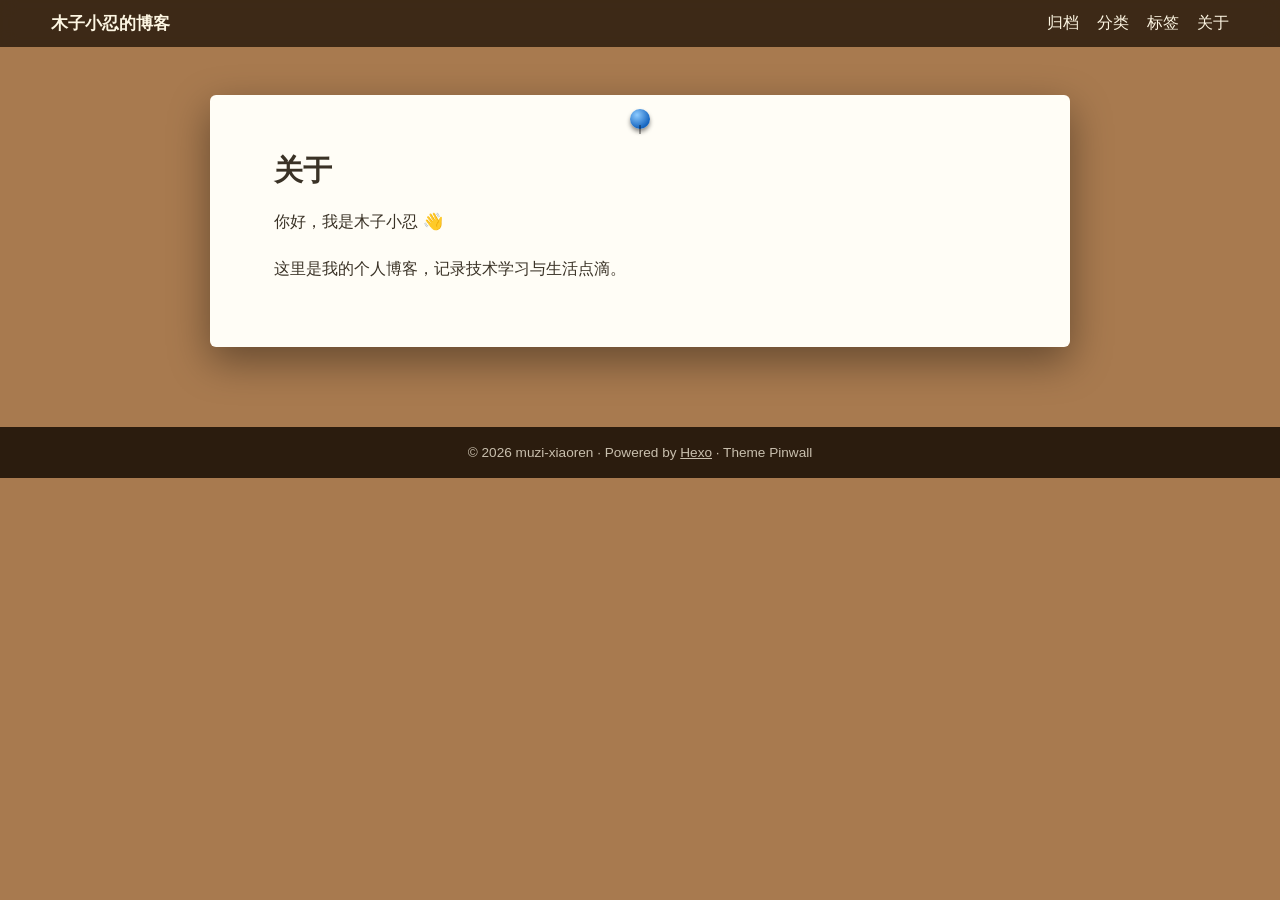
==== commit ac3ef6f8: "Site updated: 2026-06-10 19:14:25" ====
--- a/about/index.html
+++ b/about/index.html
@@ -1,564 +1,58 @@
+<!DOCTYPE html>
+<html lang="zh-CN">
+<head>
+  <meta charset="utf-8">
+  <meta name="viewport" content="width=device-width, initial-scale=1">
+  <title>关于 | 木子小忍的博客</title>
+  <meta name="description" content="个人博客 · 技术与生活">
+  <link rel="stylesheet" href="/css/main.css">
+<meta name="generator" content="Hexo 8.1.2"></head>
+<body class="is-sub">
+
+  
+  <svg class="svg-defs" width="0" height="0" aria-hidden="true" focusable="false">
+    <defs>
+      <filter id="waterRipple" x="-20%" y="-20%" width="140%" height="140%">
+        <feTurbulence id="waterTurb" type="fractalNoise" baseFrequency="0.008 0.014" numOctaves="2" seed="3" result="noise"/>
+        <feDisplacementMap id="waterDisp" in="SourceGraphic" in2="noise" scale="0" xChannelSelector="R" yChannelSelector="G"/>
+      </filter>
+    </defs>
+  </svg>
+
+  
+  <header class="topbar">
+    <a class="topbar-title" href="/">木子小忍的博客</a>
+    <nav class="topbar-nav">
+      
+        <a href="/archives/">归档</a>
+      
+        <a href="/categories/">分类</a>
+      
+        <a href="/tags/">标签</a>
+      
+        <a href="/about/">关于</a>
+      
+    </nav>
+  </header>
+  
+
+  <main class="sheet-wrap">
+  <article class="sheet page">
+    <span class="pin big-pin" aria-hidden="true"></span>
+    
+      <h1 class="sheet-title">关于</h1>
+      <div class="sheet-content"><p>你好，我是木子小忍 👋</p>
+<p>这里是我的个人博客，记录技术学习与生活点滴。</p>
+</div>
+    
+  </article>
+</main>
 
 
-<!DOCTYPE html>
-<html lang="zh-CN" data-default-color-scheme=auto>
-
-
-
-<head>
-  <meta charset="UTF-8">
-
-  <link rel="apple-touch-icon" sizes="76x76" href="/img/fluid.png">
-  <link rel="icon" href="/img/fluid.png">
-  
-
-  <meta name="viewport" content="width=device-width, initial-scale=1.0, maximum-scale=5.0, shrink-to-fit=no">
-  <meta http-equiv="x-ua-compatible" content="ie=edge">
-  
-  <meta name="theme-color" content="#2f4154">
-  <meta name="author" content="muzi-xiaoren">
-  <meta name="keywords" content="">
-  
-    <meta name="description" content="你好，我是木子小忍 👋 这里是我的个人博客，记录技术学习与生活点滴。">
-<meta property="og:type" content="website">
-<meta property="og:title" content="关于">
-<meta property="og:url" content="https://muzi-xiaoren.github.io/about/index.html">
-<meta property="og:site_name" content="木子小忍的博客">
-<meta property="og:description" content="你好，我是木子小忍 👋 这里是我的个人博客，记录技术学习与生活点滴。">
-<meta property="og:locale" content="zh_CN">
-<meta property="article:published_time" content="2026-06-09T03:46:48.000Z">
-<meta property="article:modified_time" content="2026-06-09T03:47:01.597Z">
-<meta property="article:author" content="muzi-xiaoren">
-<meta name="twitter:card" content="summary_large_image">
-  
-  
-  
-  <title>关于 - 木子小忍的博客</title>
-
-  <link  rel="stylesheet" href="https://lib.baomitu.com/twitter-bootstrap/4.6.1/css/bootstrap.min.css" />
-
-
-
-  <link  rel="stylesheet" href="https://lib.baomitu.com/github-markdown-css/4.0.0/github-markdown.min.css" />
-
-  <link  rel="stylesheet" href="https://lib.baomitu.com/hint.css/2.7.0/hint.min.css" />
-
-  <link  rel="stylesheet" href="https://lib.baomitu.com/fancybox/3.5.7/jquery.fancybox.min.css" />
-
-
-
-<!-- 主题依赖的图标库，不要自行修改 -->
-<!-- Do not modify the link that theme dependent icons -->
-
-<link rel="stylesheet" href="//at.alicdn.com/t/c/font_1749284_5i9bdhy70f8.css">
-
-
-
-<link rel="stylesheet" href="//at.alicdn.com/t/c/font_1736178_k526ubmyhba.css">
-
-
-<link  rel="stylesheet" href="/css/main.css" />
-
-
-  <link id="highlight-css" rel="stylesheet" href="/css/highlight.css" />
-  
-    <link id="highlight-css-dark" rel="stylesheet" href="/css/highlight-dark.css" />
-  
-
-
-
-
-  <script id="fluid-configs">
-    var Fluid = window.Fluid || {};
-    Fluid.ctx = Object.assign({}, Fluid.ctx)
-    var CONFIG = {"hostname":"muzi-xiaoren.github.io","root":"/","version":"1.9.9","typing":{"enable":true,"typeSpeed":70,"cursorChar":"_","loop":false,"scope":[]},"anchorjs":{"enable":true,"element":"h1,h2,h3,h4,h5,h6","placement":"left","visible":"hover","icon":""},"progressbar":{"enable":true,"height_px":3,"color":"#29d","options":{"showSpinner":false,"trickleSpeed":100}},"code_language":{"enable":true,"default":"TEXT"},"copy_btn":true,"image_caption":{"enable":true},"image_zoom":{"enable":true,"img_url_replace":["",""]},"toc":{"enable":true,"expand_all":true,"placement":"right","headingSelector":"h1,h2,h3,h4,h5,h6","collapseDepth":0},"lazyload":{"enable":true,"loading_img":"/img/loading.gif","onlypost":false,"offset_factor":2},"web_analytics":{"enable":false,"follow_dnt":true,"baidu":null,"google":{"measurement_id":null},"tencent":{"sid":null,"cid":null},"leancloud":{"app_id":null,"app_key":null,"server_url":null,"path":"window.location.pathname","ignore_local":false},"openkounter":{"server_url":"https://open-kounter.mintimate.cn","path":"window.location.pathname","ignore_local":false},"umami":{"src":null,"website_id":null,"domains":null,"start_time":"2024-01-01T00:00:00.000Z","token":null,"api_server":null}},"search_path":"/local-search.xml","include_content_in_search":true};
-
-    if (CONFIG.web_analytics.follow_dnt) {
-      var dntVal = navigator.doNotTrack || window.doNotTrack || navigator.msDoNotTrack;
-      Fluid.ctx.dnt = dntVal && (dntVal.startsWith('1') || dntVal.startsWith('yes') || dntVal.startsWith('on'));
-    }
-  </script>
-  <script  src="/js/utils.js" ></script>
-  <script  src="/js/color-schema.js" ></script>
-  
-
-
-  
-<meta name="generator" content="Hexo 8.1.2"></head>
-
-
-<body>
-  
-
-  <header>
-    
-
-<div class="header-inner" style="height: 60vh;">
-  <nav id="navbar" class="navbar fixed-top  navbar-expand-lg navbar-dark scrolling-navbar">
-  <div class="container">
-    <a class="navbar-brand" href="/">
-      <strong>木子小忍</strong>
-    </a>
-
-    <button id="navbar-toggler-btn" class="navbar-toggler" type="button" data-toggle="collapse"
-            data-target="#navbarSupportedContent"
-            aria-controls="navbarSupportedContent" aria-expanded="false" aria-label="Toggle navigation">
-      <div class="animated-icon"><span></span><span></span><span></span></div>
-    </button>
-
-    <!-- Collapsible content (desktop) -->
-    <div class="collapse navbar-collapse" id="navbarSupportedContent">
-      <ul class="navbar-nav ml-auto text-center">
-        
-          
-          
-          
-          
-            <li class="nav-item">
-              <a class="nav-link" href="/" target="_self">
-                <i class="iconfont icon-home-fill"></i>
-                <span>首页</span>
-              </a>
-            </li>
-          
-        
-          
-          
-          
-          
-            <li class="nav-item">
-              <a class="nav-link" href="/archives/" target="_self">
-                <i class="iconfont icon-archive-fill"></i>
-                <span>归档</span>
-              </a>
-            </li>
-          
-        
-          
-          
-          
-          
-            <li class="nav-item">
-              <a class="nav-link" href="/categories/" target="_self">
-                <i class="iconfont icon-category-fill"></i>
-                <span>分类</span>
-              </a>
-            </li>
-          
-        
-          
-          
-          
-          
-            <li class="nav-item">
-              <a class="nav-link" href="/tags/" target="_self">
-                <i class="iconfont icon-tags-fill"></i>
-                <span>标签</span>
-              </a>
-            </li>
-          
-        
-          
-          
-          
-          
-            <li class="nav-item">
-              <a class="nav-link" href="/about/" target="_self">
-                <i class="iconfont icon-user-fill"></i>
-                <span>关于</span>
-              </a>
-            </li>
-          
-        
-        
-          <li class="nav-item" id="search-btn">
-            <a class="nav-link" target="_self" href="javascript:;" data-toggle="modal" data-target="#modalSearch" aria-label="Search">
-              <i class="iconfont icon-search"></i>
-            </a>
-          </li>
-          
-        
-        
-          <li class="nav-item" id="color-toggle-btn">
-            <a class="nav-link" target="_self" href="javascript:;" aria-label="Color Toggle">
-              <i class="iconfont icon-dark" id="color-toggle-icon"></i>
-            </a>
-          </li>
-        
-      </ul>
-    </div>
-  </div>
-</nav>
-
-<!-- Mobile grid menu overlay -->
-<div id="mobile-grid-menu" class="d-lg-none">
-  <div class="mobile-grid-menu-inner">
-    <div class="container">
-      <div class="row">
-        
-          
-          
-          
-          
-            <div class="col-4 mobile-grid-cell">
-              <a href="/" target="_self">
-                <div class="mobile-grid-item">
-                  <i class="iconfont icon-home-fill"></i>
-                  <span>首页</span>
-                </div>
-              </a>
-            </div>
-          
-        
-          
-          
-          
-          
-            <div class="col-4 mobile-grid-cell">
-              <a href="/archives/" target="_self">
-                <div class="mobile-grid-item">
-                  <i class="iconfont icon-archive-fill"></i>
-                  <span>归档</span>
-                </div>
-              </a>
-            </div>
-          
-        
-          
-          
-          
-          
-            <div class="col-4 mobile-grid-cell">
-              <a href="/categories/" target="_self">
-                <div class="mobile-grid-item">
-                  <i class="iconfont icon-category-fill"></i>
-                  <span>分类</span>
-                </div>
-              </a>
-            </div>
-          
-        
-          
-          
-          
-          
-            <div class="col-4 mobile-grid-cell">
-              <a href="/tags/" target="_self">
-                <div class="mobile-grid-item">
-                  <i class="iconfont icon-tags-fill"></i>
-                  <span>标签</span>
-                </div>
-              </a>
-            </div>
-          
-        
-          
-          
-          
-          
-            <div class="col-4 mobile-grid-cell">
-              <a href="/about/" target="_self">
-                <div class="mobile-grid-item">
-                  <i class="iconfont icon-user-fill"></i>
-                  <span>关于</span>
-                </div>
-              </a>
-            </div>
-          
-        
-        
-          <div class="col-4 mobile-grid-cell" id="mobile-search-btn">
-            <a href="javascript:;" data-toggle="modal" data-target="#modalSearch" aria-label="Search">
-              <div class="mobile-grid-item">
-                <i class="iconfont icon-search"></i>
-                <span>搜索</span>
-              </div>
-            </a>
-          </div>
-        
-        
-          <div class="col-4 mobile-grid-cell" id="mobile-color-toggle-btn"
-               data-label-light="开灯"
-               data-label-dark="关灯">
-            <a href="javascript:;" aria-label="Color Toggle">
-              <div class="mobile-grid-item">
-                <i class="iconfont icon-dark" id="mobile-color-toggle-icon"></i>
-                <span id="mobile-color-toggle-label">关灯</span>
-              </div>
-            </a>
-          </div>
-        
-      </div>
-    </div>
-  </div>
-</div>
-
-  
-
-<div id="banner" class="banner" parallax=true
-     style="background: url('/img/default.png') no-repeat center center; background-size: cover;">
-  <div class="full-bg-img">
-    <div class="mask flex-center" style="background-color: rgba(0, 0, 0, 0.3)">
-      <div class="banner-text text-center fade-in-up">
-        <div class="h2">
-          
-            <span id="subtitle" data-typed-text="关于"></span>
-          
-        </div>
-
-        
-      </div>
-
-      
-    </div>
-  </div>
-</div>
-
-
-
-</div>
-
-  </header>
-
-  <main>
-    
-      <div class="container nopadding-x-md">
-        <div id="board"
-          >
-          
-            <div class="about-avatar">
-              <img src="/img/avatar.png" srcset="/img/loading.gif" lazyload class="img-fluid" alt="avatar">
-            </div>
-          
-          <div class="container">
-            <div class="row">
-              <div class="col-12 col-md-10 m-auto">
-                
-
-<div class="text-center">
-  <div class="about-info">
-    <div class="about-name">木子小忍</div>
-    <div class="about-intro">这里是个人简介，随便写点什么～</div>
-    <div class="about-icons">
-      
-        
-        
-        
-        <a href=https://github.com/muzi-xiaoren class="
-           hint--bottom hint--rounded"
-           aria-label="GitHub"
-           target="_blank"
-        >
-          <i class="iconfont icon-github-fill" aria-hidden="true"></i>
-          
-        </a>
-      
-    </div>
-  </div>
-</div>
-
-<article class="about-content page-content mt-5">
-  <div class="markdown-body">
-    <p>你好，我是木子小忍 👋</p>
-<p>这里是我的个人博客，记录技术学习与生活点滴。</p>
-
-  </div>
-
-  
-</article>
-
-
-
-
-
-  
-
-
-
-  
-
-
-
-  
-
-
-
-  
-
-
-
-  
-
-
-
-
-
-              </div>
-            </div>
-          </div>
-        </div>
-      </div>
-    
-
-    
-      <a id="scroll-top-button" aria-label="TOP" href="#" role="button">
-        <i class="iconfont icon-arrowup" aria-hidden="true"></i>
-      </a>
-    
-
-    
-      <div class="modal fade" id="modalSearch" tabindex="-1" role="dialog" aria-labelledby="ModalLabel"
-     aria-hidden="true">
-  <div class="modal-dialog modal-dialog-scrollable modal-lg" role="document">
-    <div class="modal-content">
-      <div class="modal-header text-center">
-        <h4 class="modal-title w-100 font-weight-bold">搜索</h4>
-        <button type="button" id="local-search-close" class="close" data-dismiss="modal" aria-label="Close">
-          <span aria-hidden="true">&times;</span>
-        </button>
-      </div>
-      <div class="modal-body mx-3">
-        <div class="md-form mb-5">
-          <input type="text" id="local-search-input" class="form-control validate">
-          <label data-error="x" data-success="v" for="local-search-input">关键词</label>
-        </div>
-        <div class="list-group" id="local-search-result"></div>
-      </div>
-    </div>
-  </div>
-</div>
-
-    
-
-    
-  </main>
-
-  <footer>
-    <div class="footer-inner">
-  
-    <div class="footer-content">
-       <a href="https://hexo.io" target="_blank" rel="nofollow noopener"><span>Hexo</span></a> <i class="iconfont icon-love"></i> <a href="https://github.com/fluid-dev/hexo-theme-fluid" target="_blank" rel="nofollow noopener"><span>Fluid</span></a> 
-    </div>
-  
-  
-  
-</div>
-
+  <footer class="site-footer">
+    <span>© 2026 muzi-xiaoren · Powered by <a href="https://hexo.io" target="_blank" rel="noopener">Hexo</a> · Theme Pinwall</span>
   </footer>
 
-  <!-- Scripts -->
-  
-  <script  src="https://lib.baomitu.com/nprogress/0.2.0/nprogress.min.js" ></script>
-  <link  rel="stylesheet" href="https://lib.baomitu.com/nprogress/0.2.0/nprogress.min.css" />
-
-  <script>
-    NProgress.configure({"showSpinner":false,"trickleSpeed":100})
-    NProgress.start()
-    window.addEventListener('load', function() {
-      NProgress.done();
-    })
-  </script>
-
-
-<script  src="https://lib.baomitu.com/jquery/3.6.4/jquery.min.js" ></script>
-<script  src="https://lib.baomitu.com/twitter-bootstrap/4.6.1/js/bootstrap.min.js" ></script>
-<script  src="/js/events.js" ></script>
-<script  src="/js/plugins.js" ></script>
-
-
-  <script  src="https://lib.baomitu.com/typed.js/2.0.12/typed.min.js" ></script>
-  <script>
-    (function (window, document) {
-      var typing = Fluid.plugins.typing;
-      var subtitle = document.getElementById('subtitle');
-      if (!subtitle || !typing) {
-        return;
-      }
-      var text = subtitle.getAttribute('data-typed-text');
-      
-        typing(text);
-      
-    })(window, document);
-  </script>
-
-
-
-
-  
-    <script  src="/js/img-lazyload.js" ></script>
-  
-
-
-
-
-  <script src=https://lib.baomitu.com/clipboard.js/2.0.11/clipboard.min.js></script>
-
-  <script>Fluid.plugins.codeWidget();</script>
-
-
-  
-<script>
-  Fluid.utils.createScript('https://lib.baomitu.com/anchor-js/5.0.0/anchor.min.js', function() {
-    window.anchors.options = {
-      placement: CONFIG.anchorjs.placement,
-      visible  : CONFIG.anchorjs.visible
-    };
-    if (CONFIG.anchorjs.icon) {
-      window.anchors.options.icon = CONFIG.anchorjs.icon;
-    }
-    var el = (CONFIG.anchorjs.element || 'h1,h2,h3,h4,h5,h6').split(',');
-    var res = [];
-    for (var item of el) {
-      res.push('.markdown-body > ' + item.trim());
-    }
-    if (CONFIG.anchorjs.placement === 'left') {
-      window.anchors.options.class = 'anchorjs-link-left';
-    }
-    window.anchors.add(res.join(', '));
-
-    Fluid.events.registerRefreshCallback(function() {
-      if ('anchors' in window) {
-        anchors.removeAll();
-        var el = (CONFIG.anchorjs.element || 'h1,h2,h3,h4,h5,h6').split(',');
-        var res = [];
-        for (var item of el) {
-          res.push('.markdown-body > ' + item.trim());
-        }
-        if (CONFIG.anchorjs.placement === 'left') {
-          anchors.options.class = 'anchorjs-link-left';
-        }
-        anchors.add(res.join(', '));
-      }
-    });
-  });
-</script>
-
-
-  
-<script>
-  Fluid.utils.createScript('https://lib.baomitu.com/fancybox/3.5.7/jquery.fancybox.min.js', function() {
-    Fluid.plugins.fancyBox();
-  });
-</script>
-
-
-  <script>Fluid.plugins.imageCaption();</script>
-
-  <script  src="/js/local-search.js" ></script>
-
-
-
-
-
-<!-- 主题的启动项，将它保持在最底部 -->
-<!-- the boot of the theme, keep it at the bottom -->
-<script  src="/js/boot.js" ></script>
-
-
-  
-
-  <noscript>
-    <div class="noscript-warning">博客在允许 JavaScript 运行的环境下浏览效果更佳</div>
-  </noscript>
+  <script src="/js/main.js"></script>
 </body>
 </html>
--- a/css/main.css
+++ b/css/main.css
@@ -1,2407 +1,567 @@
-.anchorjs-link {
-  text-decoration: none !important;
-  transition: opacity 0.2s ease-in-out;
-}
-.markdown-body h1:hover > .anchorjs-link,
-h2:hover > .anchorjs-link,
-h3:hover > .anchorjs-link,
-h4:hover > .anchorjs-link,
-h5:hover > .anchorjs-link,
-h6:hover > .anchorjs-link {
+/* ===========================================================
+   Pinwall 主题样式
+   结构：基础 → 首屏 3D 画廊 → 便利贴板 → 纸张内页 → 响应式
+   =========================================================== */
+
+:root {
+  --ink: #3a3226;            /* 正文墨色 */
+  --paper: #fff8b8;          /* 默认便利贴纸色 */
+  --cork: #a87a4f;           /* 软木板底色 */
+  --wood: #6d4c2f;           /* 木质边框 */
+  --cream: #fdf6e3;          /* 板上浅色文字 */
+}
+
+* { box-sizing: border-box; }
+
+html { scroll-behavior: smooth; }
+
+body {
+  margin: 0;
+  color: var(--ink);
+  font-family: -apple-system, BlinkMacSystemFont, "Segoe UI", "PingFang SC",
+    "Hiragino Sans GB", "Microsoft YaHei", "Noto Sans CJK SC", sans-serif;
+  background: var(--cork);
+}
+
+.svg-defs { position: absolute; }
+
+a { -webkit-tap-highlight-color: transparent; }
+
+/* ============ 首屏：3D 斜置图片画廊 ============ */
+
+.hero {
+  position: relative;
+  height: 100vh;
+  min-height: 560px;
+  overflow: hidden;
+  background: linear-gradient(160deg, #1b2735 0%, #090a0f 100%);
+}
+
+.hero-panels {
+  position: absolute;
+  inset: -7% -5%;
+  display: flex;
+  perspective: 1100px;
+}
+
+.panel {
+  flex: 1;
+  min-width: 0;
+  position: relative;
+  margin-right: -3.5%;
+  transform: rotateY(38deg);
+  filter: brightness(0.55) saturate(0.85);
+  transition: transform 0.75s cubic-bezier(0.22, 0.8, 0.3, 1), filter 0.75s ease;
+  will-change: transform;
+}
+.panel:last-child { margin-right: 0; }
+
+.panel.active {
+  transform: rotateY(0deg) scale(1.05);
+  filter: brightness(1) saturate(1.05);
+  z-index: 6;
+}
+
+.panel-img {
+  position: absolute;
+  inset: 0;
+  background-size: cover;
+  background-position: center;
+  box-shadow: 0 0 50px rgba(0, 0, 0, 0.55);
+}
+
+/* 平铺后的缓慢晃动（作用于内层，避免与外层翻转 transform 冲突） */
+.panel.active .panel-img {
+  animation: sway 5.5s ease-in-out infinite;
+}
+
+/* 水波纹滤镜由 JS 添加 .water 类触发 */
+.water { filter: url(#waterRipple); }
+
+@keyframes sway {
+  0%, 100% { transform: rotateZ(0deg) translateY(0); }
+  25%      { transform: rotateZ(0.45deg) translateY(-4px); }
+  50%      { transform: rotateZ(0deg) translateY(2px); }
+  75%      { transform: rotateZ(-0.45deg) translateY(-2px); }
+}
+
+/* 没有背景图时的渐变占位面板 */
+.panel-fallback.fb-0 { background: linear-gradient(200deg, #355c7d, #6c5b7b); }
+.panel-fallback.fb-1 { background: linear-gradient(200deg, #6c5b7b, #c06c84); }
+.panel-fallback.fb-2 { background: linear-gradient(200deg, #c06c84, #f67280); }
+.panel-fallback.fb-3 { background: linear-gradient(200deg, #f67280, #f8b195); }
+.panel-fallback.fb-4 { background: linear-gradient(200deg, #f8b195, #355c7d); }
+
+.hero-veil {
+  position: absolute;
+  inset: 0;
+  background: radial-gradient(ellipse at 50% 40%, rgba(8, 10, 16, 0) 35%, rgba(8, 10, 16, 0.5) 100%);
+  pointer-events: none;
+  z-index: 7;
+}
+
+/* 居中的个人信息卡 */
+.hero-card {
+  position: absolute;
+  left: 50%;
+  top: 50%;
+  transform: translate(-50%, -50%);
+  z-index: 10;
+  text-align: center;
+  color: #fff;
+  padding: 2rem 2.8rem;
+  background: rgba(13, 16, 26, 0.38);
+  backdrop-filter: blur(7px);
+  -webkit-backdrop-filter: blur(7px);
+  border: 1px solid rgba(255, 255, 255, 0.14);
+  border-radius: 18px;
+  pointer-events: none; /* 卡片不挡鼠标，保证图片感应连续；链接单独恢复 */
+}
+.hero-card a { pointer-events: auto; }
+
+.hero-avatar {
+  width: 96px;
+  height: 96px;
+  border-radius: 50%;
+  object-fit: cover;
+  border: 3px solid rgba(255, 255, 255, 0.85);
+  box-shadow: 0 4px 24px rgba(0, 0, 0, 0.4);
+}
+
+.hero-name {
+  margin: 0.6rem 0 0.2rem;
+  font-size: 1.9rem;
+  letter-spacing: 0.04em;
+  text-shadow: 0 2px 10px rgba(0, 0, 0, 0.5);
+}
+
+.hero-slogan {
+  min-height: 1.5em;
+  margin: 0;
+  font-size: 1.02rem;
+  opacity: 0.92;
+}
+.hero-slogan::after { content: "▍"; animation: blink 1s steps(1) infinite; }
+@keyframes blink { 50% { opacity: 0; } }
+
+.hero-socials {
+  display: flex;
+  justify-content: center;
+  gap: 14px;
+  margin-top: 1rem;
+}
+
+.social {
+  display: inline-flex;
+  padding: 9px;
+  border-radius: 50%;
+  color: #fff;
+  background: rgba(255, 255, 255, 0.13);
+  opacity: 0.88;
+  transition: 0.25s ease;
+}
+.social:hover {
   opacity: 1;
-}
-.banner {
-  height: 100%;
-  position: relative;
+  background: rgba(255, 255, 255, 0.25);
+  transform: translateY(-3px) scale(1.1);
+}
+
+.scroll-down {
+  position: absolute;
+  left: 50%;
+  bottom: 24px;
+  transform: translateX(-50%);
+  width: 44px;
+  height: 44px;
+  border: 0;
+  background: transparent;
+  cursor: pointer;
+  z-index: 10;
+}
+.scroll-down span {
+  display: block;
+  width: 16px;
+  height: 16px;
+  margin: 0 auto;
+  border-right: 2px solid #fff;
+  border-bottom: 2px solid #fff;
+  transform: rotate(45deg);
+  animation: bob 1.6s ease-in-out infinite;
+}
+@keyframes bob {
+  0%, 100% { transform: rotate(45deg) translate(0, 0); opacity: 0.55; }
+  50%      { transform: rotate(45deg) translate(6px, 6px); opacity: 1; }
+}
+
+/* ============ 博客区：软木板 + 图钉便利贴 ============ */
+
+.board {
+  position: relative;
+  padding: 64px 5vw 90px;
+  min-height: 60vh;
+  background-color: var(--cork);
+  background-image:
+    radial-gradient(rgba(255, 243, 224, 0.07) 1.2px, transparent 1.7px),
+    radial-gradient(rgba(61, 38, 16, 0.16) 1.2px, transparent 1.7px),
+    linear-gradient(135deg, rgba(255, 255, 255, 0.06), rgba(0, 0, 0, 0.14));
+  background-size: 16px 16px, 16px 16px, 100% 100%;
+  background-position: 0 0, 8px 8px, 0 0;
+  box-shadow:
+    inset 0 0 0 12px var(--wood),
+    inset 0 0 0 14px #8a653f,
+    inset 0 18px 46px rgba(0, 0, 0, 0.35);
+}
+
+.board-head {
+  display: flex;
+  justify-content: space-between;
+  align-items: flex-start;
+  flex-wrap: wrap;
+  gap: 20px;
+  margin-bottom: 34px;
+}
+
+.board-title {
+  margin: 6px 0 0;
+  color: var(--cream);
+  font-size: 1.5rem;
+  text-shadow: 0 2px 6px rgba(0, 0, 0, 0.35);
+}
+
+/* —— 右上角：半图便利贴导航（可随时在配置里加新页面） —— */
+.board-nav {
+  display: flex;
+  gap: 16px;
+  flex-wrap: wrap;
+  justify-content: flex-end;
+}
+
+.nav-note {
+  position: relative;
+  width: 92px;
+  padding-bottom: 8px;
+  background: #fffdf5;
+  border-radius: 4px;
   overflow: hidden;
-  cursor: default;
-}
-.banner .mask {
-  position: absolute;
-  width: 100%;
-  height: 100%;
-  background-color: rgba(0,0,0,0.3);
-}
-.banner[parallax="true"] {
-  will-change: transform;
-  -webkit-transform-style: preserve-3d;
-  -webkit-backface-visibility: hidden;
-  transition: transform 0.05s ease-out;
-}
-@media (max-width: 100vh) {
-  .header-inner {
-    max-height: 100vw;
-  }
-  #board {
-    margin-top: -1rem !important;
-  }
-}
-@media (max-width: 79.99vh) {
-  .scroll-down-bar {
-    display: none;
-  }
-}
-#board {
-  position: relative;
-  margin-top: -2rem;
-  padding: 3rem 0;
-  background-color: var(--board-bg-color);
-  transition: background-color 0.2s ease-in-out;
-  border-radius: 0.5rem;
-  z-index: 3;
-  -webkit-box-shadow: 0 12px 15px 0 rgba(0,0,0,0.24), 0 17px 50px 0 rgba(0,0,0,0.19);
-  box-shadow: 0 12px 15px 0 rgba(0,0,0,0.24), 0 17px 50px 0 rgba(0,0,0,0.19);
-}
-.code-widget {
-  display: inline-block;
-  background-color: transparent;
-  font-size: 0.75rem;
-  line-height: 1;
-  font-weight: bold;
-  padding: 0.3rem 0.1rem 0.1rem 0.1rem;
-  position: absolute;
-  right: 0.45rem;
-  top: 0.15rem;
-  z-index: 1;
-}
-.code-widget-light {
-  color: #999;
-}
-.code-widget-dark {
-  color: #bababa;
-}
-.copy-btn {
-  cursor: pointer;
-  user-select: none;
-  -webkit-appearance: none;
-  outline: none;
-}
-.copy-btn > i {
-  font-size: 0.75rem !important;
-  font-weight: 400;
-  margin-right: 0.15rem;
+  text-decoration: none;
+  color: var(--ink);
+  box-shadow: 0 6px 14px rgba(0, 0, 0, 0.32);
+  transform: rotate(var(--tilt, 0deg));
+  transition: transform 0.35s ease, box-shadow 0.35s ease;
+}
+.nav-note:hover {
+  transform: rotate(0deg) translateY(-5px) scale(1.07);
+  box-shadow: 0 12px 24px rgba(0, 0, 0, 0.4);
+}
+.nav-note::after { /* 图钉 */
+  content: "";
+  position: absolute;
+  top: 4px;
+  left: 50%;
+  width: 12px;
+  height: 12px;
+  border-radius: 50%;
+  transform: translateX(-50%);
+  background: radial-gradient(circle at 35% 30%, #ff8a8a, #c62828 70%);
+  box-shadow: 0 2px 3px rgba(0, 0, 0, 0.45);
+}
+
+.nav-note-img {
+  display: block;
+  height: 58px;
+  background-size: cover;
+  background-position: center;
+}
+
+.nav-note-label {
+  display: block;
+  padding-top: 6px;
+  text-align: center;
+  font-size: 0.85rem;
+  font-weight: 600;
+}
+
+/* —— 便利贴本体 —— */
+.board-field { position: relative; }
+
+.note {
+  position: absolute;
+  width: 250px;
+  --paper: #fff8b8;
   opacity: 0;
-  transition: opacity 0.2s ease-in-out;
-}
-.markdown-body pre:hover > .copy-btn > i {
-  opacity: 0.9;
-}
-.markdown-body pre:hover > .copy-btn,
-.markdown-body pre:not(:hover) > .copy-btn {
-  outline: none;
-}
-.license-box {
-  background-color: rgba(27,31,35,0.05);
-  transition: background-color 0.2s ease-in-out;
-  border-radius: 4px;
-  font-size: 0.9rem;
-  overflow: hidden;
-  padding: 1.25rem;
-  position: relative;
-  z-index: 1;
-}
-.license-box .license-icon {
-  position: absolute;
-  top: 50%;
-  left: 100%;
-}
-.license-box .license-icon::after {
-  content: "\e8e4";
-  font-size: 12.5rem;
-  line-height: 1;
-  opacity: 0.1;
-  position: relative;
-  left: -0.85em;
-  bottom: 0.5em;
-  z-index: -1;
-}
-.license-box .license-title {
-  margin-bottom: 1rem;
-}
-.license-box .license-title div:nth-child(1) {
-  line-height: 1.2;
-  margin-bottom: 0.25rem;
-}
-.license-box .license-title div:nth-child(2) {
-  color: var(--sec-text-color);
-  font-size: 0.8rem;
-}
-.license-box .license-meta {
-  align-items: center;
-  display: flex;
-  flex-wrap: wrap;
-  justify-content: flex-start;
-}
-.license-box .license-meta .license-meta-item {
-  align-items: center;
-  justify-content: center;
-  margin-right: 1.5rem;
-}
-.license-box .license-meta .license-meta-item div:nth-child(1) {
-  color: var(--sec-text-color);
-  font-size: 0.8rem;
-  font-weight: normal;
-}
-.license-box .license-meta .license-meta-item i.iconfont {
-  font-size: 1rem;
-}
-@media (max-width: 575px) and (min-width: 425px) {
-  .license-box .license-meta .license-meta-item {
-    display: flex;
-    justify-content: flex-start;
-    flex-wrap: wrap;
-    font-size: 0.8rem;
-    flex: 0 0 50%;
-    max-width: 50%;
-    margin-right: 0;
-  }
-  .license-box .license-meta .license-meta-item div:nth-child(1) {
-    margin-right: 0.5rem;
-  }
-  .license-box .license-meta .license-meta-date {
-    order: -1;
-  }
-}
-@media (max-width: 424px) {
-  .license-box::after {
-    top: -65px;
-  }
-  .license-box .license-meta {
-    flex-direction: column;
-    align-items: flex-start;
-  }
-  .license-box .license-meta .license-meta-item {
-    display: flex;
-    flex-wrap: wrap;
-    font-size: 0.8rem;
-  }
-  .license-box .license-meta .license-meta-item div:nth-child(1) {
-    margin-right: 0.5rem;
-  }
-}
-.footer-inner {
-  padding: 3rem 0 1rem 0;
-  text-align: center;
-}
-.footer-inner > div:not(:first-child) {
-  margin: 0.25rem 0;
-  font-size: 0.85rem;
-}
-.footer-inner .statistics {
-  display: flex;
-  flex-direction: row;
-  justify-content: center;
-}
-.footer-inner .statistics > span {
-  flex: 1;
-  margin: 0 0.25rem;
-}
-.footer-inner .statistics > *:nth-last-child(2):first-child {
-  text-align: right;
-}
-.footer-inner .statistics > *:nth-last-child(2):first-child ~ * {
-  text-align: left;
-}
-.footer-inner .beian {
-  display: flex;
-  flex-direction: row;
-  justify-content: center;
-}
-.footer-inner .beian > * {
-  margin: 0 0.25rem;
-}
-.footer-inner .beian-police {
-  position: relative;
-  overflow: hidden;
-  display: inline-flex;
-  align-items: center;
-  justify-content: left;
-}
-.footer-inner .beian-police img {
-  margin-right: 3px;
-  width: 1rem;
-  height: 1rem;
-  margin-bottom: 0.1rem;
-}
-@media (max-width: 424px) {
-  .footer-inner .statistics {
-    flex-direction: column;
-  }
-  .footer-inner .statistics > *:nth-last-child(2):first-child {
-    text-align: center;
-  }
-  .footer-inner .statistics > *:nth-last-child(2):first-child ~ * {
-    text-align: center;
-  }
-  .footer-inner .beian {
-    flex-direction: column;
-  }
-  .footer-inner .beian .beian-police {
-    justify-content: center;
-  }
-  .footer-inner .beian > *:nth-last-child(2):first-child {
-    text-align: center;
-  }
-  .footer-inner .beian > *:nth-last-child(2):first-child ~ * {
-    text-align: center;
-  }
-}
-sup > a::before,
-.footnote-text::before {
+  transition: opacity 0.4s ease;
+}
+.board-field.ready .note { opacity: 1; }
+.note:hover { z-index: 30; }
+
+/* 纸色轮换（front-matter 的 color 字段可覆盖） */
+.note:nth-of-type(5n+2) { --paper: #ffd9e8; }
+.note:nth-of-type(5n+3) { --paper: #d4f0ff; }
+.note:nth-of-type(5n+4) { --paper: #dcffd9; }
+.note:nth-of-type(5n)   { --paper: #f3e3ff; }
+
+.note-link {
   display: block;
+  position: relative;
+  padding: 34px 16px 18px;
+  text-decoration: none;
+  color: var(--ink);
+  background: linear-gradient(180deg, var(--paper) 0%, var(--paper) 78%, rgba(0, 0, 0, 0.06) 100%),
+    var(--paper);
+  border-radius: 3px;
+  box-shadow: 0 8px 18px rgba(0, 0, 0, 0.35);
+  transform: rotate(var(--rot, 0deg));
+  transition: transform 0.4s ease, box-shadow 0.4s ease;
+}
+.note-link::after { /* 右下角微微翘起的纸角 */
   content: "";
-  margin-top: -5rem;
-  height: 5rem;
-  width: 1px;
-  visibility: hidden;
-}
-sup > a::before,
-.footnote-text::before {
-  display: inline-block;
-}
-.footnote-item::before {
-  display: block;
-  content: "";
-  margin-top: -5rem;
-  height: 5rem;
-  width: 1px;
-  visibility: hidden;
-}
-.footnote-list ol {
-  list-style-type: none;
-  counter-reset: sectioncounter;
-  padding-left: 0.5rem;
-  font-size: 0.95rem;
-}
-.footnote-list ol li:before {
-  font-family: "Helvetica Neue", monospace, "Monaco";
-  content: "[" counter(sectioncounter) "]";
-  counter-increment: sectioncounter;
-}
-.footnote-list ol li+li {
-  margin-top: 0.5rem;
-}
-.footnote-text {
-  padding-left: 0.5em;
-}
-.navbar {
-  background-color: transparent;
-  font-size: 0.875rem;
-  box-shadow: 0 2px 5px 0 rgba(0,0,0,0.16), 0 2px 10px 0 rgba(0,0,0,0.12);
-  -webkit-box-shadow: 0 2px 5px 0 rgba(0,0,0,0.16), 0 2px 10px 0 rgba(0,0,0,0.12);
-}
-.navbar .navbar-brand {
-  color: var(--navbar-text-color);
-}
-.navbar .navbar-toggler .animated-icon span {
-  background-color: var(--navbar-text-color);
-}
-.navbar .nav-item .nav-link {
-  display: block;
-  color: var(--navbar-text-color);
-  transition: color 0.2s ease-in-out, background-color 0.2s ease-in-out;
-}
-.navbar .nav-item .nav-link:hover {
-  color: var(--link-hover-color);
-}
-.navbar .nav-item .nav-link:focus {
-  color: var(--navbar-text-color);
-}
-.navbar .nav-item .nav-link i {
-  font-size: 0.875rem;
-  line-height: inherit;
-}
-.navbar .nav-item .nav-link i:only-child {
-  margin: 0 0.2rem;
-}
-.navbar .navbar-toggler {
-  border-width: 0;
-  outline: 0;
-}
-.navbar.scrolling-navbar {
-  will-change: background, padding;
-  -webkit-transition: background 0.5s ease-in-out, padding 0.5s ease-in-out;
-  transition: background 0.5s ease-in-out, padding 0.5s ease-in-out;
-}
-@media (min-width: 600px) {
-  .navbar.scrolling-navbar {
-    padding-top: 12px;
-    padding-bottom: 12px;
-  }
-  .navbar.scrolling-navbar .navbar-nav > li {
-    -webkit-transition-duration: 1s;
-    transition-duration: 1s;
-  }
-}
-.navbar.scrolling-navbar.top-nav-collapse {
-  padding-top: 5px;
-  padding-bottom: 5px;
-}
-.navbar .dropdown-menu {
-  font-size: 0.875rem;
-  color: var(--navbar-text-color);
-  background-color: rgba(0,0,0,0.3);
-  border: none;
-  min-width: 8rem;
-  -webkit-transition: background 0.5s ease-in-out, padding 0.5s ease-in-out;
-  transition: background 0.5s ease-in-out, padding 0.5s ease-in-out;
-}
-@media (max-width: 991.98px) {
-  .navbar .dropdown-menu {
-    text-align: center;
-  }
-}
-.navbar .dropdown-item {
-  color: var(--navbar-text-color);
-}
-.navbar .dropdown-item:hover,
-.navbar .dropdown-item:focus {
-  color: var(--link-hover-color);
-  background-color: rgba(0,0,0,0.1);
-}
-@media (min-width: 992px) {
-  .navbar .dropdown:hover > .dropdown-menu {
-    display: block;
-  }
-  .navbar .dropdown > .dropdown-toggle:active {
-    pointer-events: none;
-  }
-  .navbar .dropdown-menu {
-    top: 95%;
-  }
-}
-.navbar .animated-icon {
-  width: 30px;
-  height: 20px;
-  position: relative;
-  margin: 0;
-  -webkit-transform: rotate(0deg);
-  -moz-transform: rotate(0deg);
-  -o-transform: rotate(0deg);
-  transform: rotate(0deg);
-  -webkit-transition: 0.5s ease-in-out;
-  -moz-transition: 0.5s ease-in-out;
-  -o-transition: 0.5s ease-in-out;
-  transition: 0.5s ease-in-out;
-  cursor: pointer;
-}
-.navbar .animated-icon span {
-  display: block;
-  position: absolute;
-  height: 3px;
-  width: 100%;
-  border-radius: 9px;
-  opacity: 1;
-  left: 0;
-  -webkit-transform: rotate(0deg);
-  -moz-transform: rotate(0deg);
-  -o-transform: rotate(0deg);
-  transform: rotate(0deg);
-  -webkit-transition: 0.25s ease-in-out;
-  -moz-transition: 0.25s ease-in-out;
-  -o-transition: 0.25s ease-in-out;
-  transition: 0.25s ease-in-out;
-  background: #fff;
-}
-.navbar .animated-icon span:nth-child(1) {
-  top: 0;
-}
-.navbar .animated-icon span:nth-child(2) {
-  top: 10px;
-}
-.navbar .animated-icon span:nth-child(3) {
-  top: 20px;
-}
-.navbar .animated-icon.open span:nth-child(1) {
-  top: 11px;
-  -webkit-transform: rotate(135deg);
-  -moz-transform: rotate(135deg);
-  -o-transform: rotate(135deg);
-  transform: rotate(135deg);
-}
-.navbar .animated-icon.open span:nth-child(2) {
-  opacity: 0;
-  left: -60px;
-}
-.navbar .animated-icon.open span:nth-child(3) {
-  top: 11px;
-  -webkit-transform: rotate(-135deg);
-  -moz-transform: rotate(-135deg);
-  -o-transform: rotate(-135deg);
-  transform: rotate(-135deg);
-}
-.navbar .dropdown-collapse,
-.top-nav-collapse,
-.navbar-col-show {
-  background-color: var(--navbar-bg-color);
-}
-@media (max-width: 767px) {
-  .navbar {
-    font-size: 1rem;
-    line-height: 2.5rem;
-  }
-}
-.banner-text {
-  color: var(--subtitle-color);
-  max-width: calc(960px - 6rem);
-  width: 80%;
-  overflow-wrap: break-word;
-}
-.banner-text .typed-cursor {
-  margin: 0 0.2rem;
-}
-@media (max-width: 767px) {
-  #subtitle,
-  .typed-cursor {
-    font-size: 1.5rem;
-  }
-}
-@media (max-width: 575px) {
-  .banner-text {
-    font-size: 0.9rem;
-  }
-  #subtitle,
-  .typed-cursor {
-    font-size: 1.35rem;
-  }
-}
-#mobile-grid-menu {
-  display: block;
-  position: fixed;
-  top: 0;
-  left: 0;
+  position: absolute;
   right: 0;
   bottom: 0;
-  z-index: 1029;
-  overflow-y: auto;
-  -webkit-overflow-scrolling: touch;
-  pointer-events: none;
-  opacity: 0;
-  transform: translateY(-12px);
-  transition: opacity 0.18s ease, transform 0.18s ease;
-  will-change: opacity, transform;
-  background-color: var(--navbar-bg-color);
-}
-#mobile-grid-menu.show {
-  pointer-events: auto;
-  opacity: 1;
-  transform: translateY(0);
-}
-#mobile-grid-menu.show .mobile-grid-cell,
-#mobile-grid-menu.show .mobile-grid-group-header {
-  animation: mobile-grid-cell-in 0.18s ease both;
-}
-#mobile-grid-menu .mobile-grid-menu-inner {
-  padding-top: 70px;
-  padding-bottom: 2rem;
-}
-#mobile-grid-menu .mobile-grid-group-header {
-  color: var(--navbar-text-color);
-  font-size: 0.8rem;
-  opacity: 0.6;
-  text-transform: uppercase;
-  letter-spacing: 0.05em;
-  padding: 1rem 15px 0.4rem;
-  border-top: 1px solid rgba(255,255,255,0.1);
-  margin-top: 0.5rem;
-}
-#mobile-grid-menu .mobile-grid-group-header:first-child {
-  border-top: none;
-  margin-top: 0;
-}
-#mobile-grid-menu .mobile-grid-group-header i {
-  margin-right: 0.3rem;
-  font-size: 0.8rem;
-}
-#mobile-grid-menu .mobile-grid-cell {
-  padding: 0.5rem;
-}
-#mobile-grid-menu .mobile-grid-item {
-  display: flex;
-  flex-direction: column;
+  width: 0;
+  height: 0;
+  border-style: solid;
+  border-width: 0 0 16px 16px;
+  border-color: transparent transparent rgba(0, 0, 0, 0.12) transparent;
+}
+.note:hover .note-link {
+  transform: rotate(0deg) scale(1.05);
+  box-shadow: 0 18px 34px rgba(0, 0, 0, 0.45);
+}
+.note:hover .note-water { animation: sway 5s ease-in-out infinite; }
+
+/* 图钉（颜色轮换） */
+.pin {
+  position: absolute;
+  top: 9px;
+  left: 50%;
+  transform: translateX(-50%);
+  width: 16px;
+  height: 16px;
+  border-radius: 50%;
+  background: radial-gradient(circle at 35% 30%, #8ecbff, #1565c0 70%);
+  box-shadow: 0 3px 4px rgba(0, 0, 0, 0.45);
+  z-index: 3;
+}
+.pin::after {
+  content: "";
+  position: absolute;
+  top: 13px;
+  left: 50%;
+  width: 2px;
+  height: 7px;
+  transform: translateX(-50%);
+  background: rgba(0, 0, 0, 0.35);
+}
+.note:nth-of-type(3n)   .pin { background: radial-gradient(circle at 35% 30%, #ffd54f, #f57f17 70%); }
+.note:nth-of-type(3n+2) .pin { background: radial-gradient(circle at 35% 30%, #ff8a8a, #c62828 70%); }
+
+.note-cover {
+  height: 120px;
+  margin-bottom: 10px;
+  background-size: cover;
+  background-position: center;
+  border: 4px solid #fff;
+  box-shadow: 0 2px 8px rgba(0, 0, 0, 0.25);
+}
+
+.note-title { margin: 0.2rem 0; font-size: 1.06rem; line-height: 1.4; }
+.note-date { font-size: 0.78rem; opacity: 0.65; }
+.note-excerpt { margin: 0.4rem 0 0; font-size: 0.88rem; line-height: 1.55; opacity: 0.85; }
+
+/* 翻页便利贴 */
+.board-pager {
+  display: flex;
+  justify-content: center;
   align-items: center;
-  justify-content: center;
-  padding: 1rem 0.5rem;
-  border-radius: 12px;
-  background-color: rgba(255,255,255,0.08);
-  transition: background-color 0.2s ease-in-out, transform 0.15s ease-in-out;
-  cursor: pointer;
-  min-height: 80px;
-}
-#mobile-grid-menu .mobile-grid-item:hover,
-#mobile-grid-menu .mobile-grid-item:active {
-  background-color: rgba(255,255,255,0.18);
-  transform: scale(0.96);
-}
-#mobile-grid-menu .mobile-grid-item i {
-  font-size: 1.6rem;
-  color: var(--navbar-text-color);
-  margin-bottom: 0.4rem;
-  line-height: 1;
-}
-#mobile-grid-menu .mobile-grid-item span {
-  font-size: 0.78rem;
-  color: var(--navbar-text-color);
-  text-align: center;
-  line-height: 1.2;
-  word-break: break-word;
-}
-#mobile-grid-menu a {
+  gap: 18px;
+  margin-top: 46px;
+  position: relative;
+  z-index: 5;
+}
+.board-pager.in-sheet { margin-top: 26px; }
+.pager-info { color: var(--cream); }
+
+.pager-note {
+  display: inline-block;
+  max-width: 42vw;
+  padding: 0.5em 1em;
+  background: #fffdf5;
+  border-radius: 4px;
+  color: var(--ink);
   text-decoration: none;
-  color: var(--navbar-text-color);
-}
-#mobile-grid-menu a:hover {
-  color: var(--navbar-text-color);
-}
-@media (max-width: 991.98px) {
-  #navbarSupportedContent {
-    display: none !important;
-  }
-}
-.modal-dialog .modal-content {
-  background-color: var(--board-bg-color);
-  border: 0;
-  border-radius: 0.125rem;
-  -webkit-box-shadow: 0 5px 11px 0 rgba(0,0,0,0.18), 0 4px 15px 0 rgba(0,0,0,0.15);
-  box-shadow: 0 5px 11px 0 rgba(0,0,0,0.18), 0 4px 15px 0 rgba(0,0,0,0.15);
-}
-.modal-dialog .modal-content .modal-header {
-  border-bottom-color: var(--line-color);
-  transition: border-bottom-color 0.2s ease-in-out;
-}
-.close {
-  color: var(--text-color);
-}
-.close:hover {
-  color: var(--link-hover-color);
-}
-.close:focus {
-  outline: 0;
-}
-.modal-dialog .modal-content .modal-header {
-  border-top-left-radius: 0.125rem;
-  border-top-right-radius: 0.125rem;
-  border-bottom: 1px solid #dee2e6;
-}
-.md-form {
-  position: relative;
-  margin-top: 1.5rem;
-  margin-bottom: 1.5rem;
-}
-.md-form input[type] {
-  -webkit-box-sizing: content-box;
-  box-sizing: content-box;
-  background-color: transparent;
-  border: none;
-  border-bottom: 1px solid #ced4da;
-  border-radius: 0;
-  outline: none;
-  -webkit-box-shadow: none;
-  box-shadow: none;
-  transition: border-color 0.15s ease-in-out, box-shadow 0.15s ease-in-out, -webkit-box-shadow 0.15s ease-in-out;
-}
-.md-form input[type]:focus:not([readonly]) {
-  border-bottom: 1px solid #4285f4;
-  -webkit-box-shadow: 0 1px 0 0 #4285f4;
-  box-shadow: 0 1px 0 0 #4285f4;
-}
-.md-form input[type]:focus:not([readonly]) + label {
-  color: #4285f4;
-}
-.md-form input[type].valid,
-.md-form input[type]:focus.valid {
-  border-bottom: 1px solid #00c851;
-  -webkit-box-shadow: 0 1px 0 0 #00c851;
-  box-shadow: 0 1px 0 0 #00c851;
-}
-.md-form input[type].valid + label,
-.md-form input[type]:focus.valid + label {
-  color: #00c851;
-}
-.md-form input[type].invalid,
-.md-form input[type]:focus.invalid {
-  border-bottom: 1px solid #f44336;
-  -webkit-box-shadow: 0 1px 0 0 #f44336;
-  box-shadow: 0 1px 0 0 #f44336;
-}
-.md-form input[type].invalid + label,
-.md-form input[type]:focus.invalid + label {
-  color: #f44336;
-}
-.md-form input[type].validate {
-  margin-bottom: 2.5rem;
-}
-.md-form input[type].form-control {
-  height: auto;
-  padding: 0.6rem 0 0.4rem 0;
-  margin: 0 0 0.5rem 0;
-  color: var(--text-color);
-  background-color: transparent;
-  border-radius: 0;
-}
-.md-form label {
-  font-size: 0.8rem;
-  position: absolute;
-  top: -1rem;
-  left: 0;
-  color: #757575;
-  cursor: text;
-  transition: color 0.2s ease-out;
-}
-.modal-open[style] {
-  padding-right: 0 !important;
-  overflow: auto;
-}
-.modal-open[style] #navbar[style] {
-  padding-right: 1rem !important;
-}
-#nprogress .bar {
-  height: 3px !important;
-  background-color: #29d !important;
-}
-#nprogress .peg {
-  box-shadow: 0 0 14px #29d, 0 0 8px #29d !important;
-}
-@media (max-width: 575px) {
-  #nprogress .bar {
-    display: none;
-  }
-}
-.noscript-warning {
-  background-color: #f55;
-  color: #fff;
-  font-family: sans-serif;
-  font-size: 1rem;
-  font-weight: bold;
-  position: fixed;
-  left: 0;
-  bottom: 0;
-  text-align: center;
-  width: 100%;
-  z-index: 99;
-}
-.pagination {
-  margin-top: 3rem;
-  justify-content: center;
-}
-.pagination .space {
-  align-self: flex-end;
-}
-.pagination .page-number,
-.pagination .current,
-.pagination .extend {
-  outline: 0;
-  border: 0;
-  background-color: transparent;
-  font-size: 0.9rem;
-  padding: 0.5rem 0.75rem;
-  line-height: 1.25;
-  border-radius: 0.125rem;
-}
-.pagination .page-number {
-  margin: 0 0.05rem;
-}
-.pagination .page-number:hover,
-.pagination .current {
-  transition: background-color 0.2s ease-in-out;
-  background-color: var(--link-hover-bg-color);
-}
-.qr-trigger {
-  cursor: pointer;
-  position: relative;
-}
-.qr-trigger:hover .qr-img {
-  display: block;
-  transition: all 0.3s;
-}
-.qr-img {
-  max-width: 12rem;
-  position: absolute;
-  right: -5.25rem;
-  z-index: 99;
-  display: none;
-  border-radius: 0.2rem;
-  background-color: transparent;
-  box-shadow: 0 0 20px -5px rgba(158,158,158,0.2);
-}
-.scroll-down-bar {
-  position: absolute;
-  width: 100%;
-  height: 6rem;
-  text-align: center;
-  cursor: pointer;
-  bottom: 0;
-}
-.scroll-down-bar i.iconfont {
-  font-size: 2rem;
-  font-weight: bold;
-  display: inline-block;
-  position: relative;
-  padding-top: 2rem;
-  color: var(--subtitle-color);
-  transform: translateZ(0);
-  animation: scroll-down 1.5s infinite;
-}
-#scroll-top-button {
-  position: fixed;
-  z-index: 99;
-  background: var(--board-bg-color);
-  transition: background-color 0.2s ease-in-out, bottom 0.3s ease;
-  border-radius: 4px;
-  min-width: 40px;
-  min-height: 40px;
-  bottom: -60px;
-  outline: none;
-  display: flex;
-  display: -webkit-flex;
-  align-items: center;
-  box-shadow: 0 2px 5px 0 rgba(0,0,0,0.16), 0 2px 10px 0 rgba(0,0,0,0.12);
-}
-#scroll-top-button i {
-  font-size: 32px;
-  margin: auto;
-  color: var(--sec-text-color);
-}
-#scroll-top-button:hover i,
-#scroll-top-button:active i {
-  animation-name: scroll-top;
-  animation-duration: 1s;
-  animation-delay: 0.1s;
-  animation-timing-function: ease-in-out;
-  animation-iteration-count: infinite;
-  animation-fill-mode: forwards;
-  animation-direction: alternate;
-}
-#local-search-result .search-list-title {
-  border-left: 3px solid #0d47a1;
-}
-#local-search-result .search-list-content {
-  padding: 0 1.25rem;
-}
-#local-search-result .search-word {
-  color: #ff4500;
-}
-#toc {
-  visibility: hidden;
-}
-.toc-header {
-  margin-bottom: 0.5rem;
-  font-weight: bold;
-  line-height: 1.2;
-}
-.toc-header,
-.toc-header > i {
-  font-size: 1.25rem;
-}
-.toc-body {
-  max-height: 75vh;
-  overflow-y: auto;
-  overflow: -moz-scrollbars-none;
-  -ms-overflow-style: none;
-}
-.toc-body ol {
-  list-style: none;
-  padding-inline-start: 1rem;
-}
-.toc-body::-webkit-scrollbar {
-  display: none;
-}
-.tocbot-list {
-  position: relative;
-}
-.tocbot-list ol {
-  list-style: none;
-  padding-left: 1rem;
-}
-.tocbot-list a {
-  font-size: 0.95rem;
-}
-.tocbot-list ol a {
-  font-size: 0.85rem;
-}
-.tocbot-link {
-  color: var(--text-color);
-}
-.toc-toggle {
-  display: inline-block;
-  width: 0.7rem;
-  text-align: center;
-  margin-right: 0.15rem;
-  cursor: pointer;
-  user-select: none;
-  color: var(--text-color);
-  font-size: 0.9rem;
-  line-height: 1;
-  transition: transform 0.2s ease-in-out;
-}
-.toc-toggle.toc-toggle-collapsed {
-  transform: rotate(0deg);
-}
-.toc-toggle.toc-toggle-expanded {
-  transform: rotate(90deg);
-}
-.toc-toggle.toc-toggle-placeholder {
-  visibility: hidden;
-  pointer-events: none;
-  cursor: default;
-  transform: none;
-}
-.tocbot-active-link {
-  font-weight: bold;
-  color: var(--link-hover-color);
-}
-.tocbot-is-collapsed {
-  max-height: 0;
-}
-.tocbot-is-collapsible {
-  overflow: hidden;
-  transition: all 0.3s ease-in-out;
-}
-.toc-list-item {
-  padding: 0.1rem 0;
-  display: -webkit-box;
-  -webkit-box-orient: vertical;
-  -webkit-line-clamp: 2;
-  overflow: hidden;
-  text-overflow: ellipsis;
-}
-.toc-list-item.is-active-li::before {
-  height: 1rem;
-  margin: 0.25rem 0;
-  visibility: visible;
-}
-.toc-list-item::before {
-  width: 0.15rem;
-  height: 0.2rem;
-  position: absolute;
-  left: 0.25rem;
-  content: "";
-  border-radius: 2px;
-  margin: 0.65rem 0;
-  background: var(--link-hover-color);
-  visibility: hidden;
-  transition: height 0.1s ease-in-out, margin 0.1s ease-in-out, visibility 0.1s ease-in-out;
-}
-.sidebar {
-  position: -webkit-sticky;
-  position: sticky;
-  top: 2rem;
-  padding: 3rem 0;
-}
-html {
-  font-size: 16px;
-  letter-spacing: 0.02em;
-}
-html,
-body {
-  height: 100%;
-  font-family: var(--font-family-sans-serif);
-  overflow-wrap: break-word;
-}
-body {
-  transition: color 0.2s ease-in-out, background-color 0.2s ease-in-out;
-  background-color: var(--body-bg-color);
-  color: var(--text-color);
-  -webkit-font-smoothing: antialiased;
-  -moz-osx-font-smoothing: grayscale;
-}
-body a {
-  color: var(--text-color);
-  text-decoration: none;
-  cursor: pointer;
-  transition: color 0.2s ease-in-out, background-color 0.2s ease-in-out;
-}
-body a:hover {
-  color: var(--link-hover-color);
-  text-decoration: none;
-  transition: color 0.2s ease-in-out, background-color 0.2s ease-in-out;
-}
-code {
-  color: inherit;
-}
-table {
-  font-size: inherit;
-  color: var(--post-text-color);
-}
-img[lazyload] {
-  object-fit: cover;
-}
-*[align="left"] {
-  text-align: left;
-}
-*[align="center"] {
-  text-align: center;
-}
-*[align="right"] {
-  text-align: right;
-}
-::-webkit-scrollbar {
-  width: 6px;
-  height: 6px;
-}
-::-webkit-scrollbar-thumb {
-  background-color: var(--scrollbar-color);
-  border-radius: 6px;
-}
-::-webkit-scrollbar-thumb:hover {
-  background-color: var(--scrollbar-hover-color);
-}
-::-webkit-scrollbar-corner {
-  background-color: transparent;
-}
-label {
-  margin-bottom: 0;
-}
-i.iconfont {
-  font-size: 1em;
-  line-height: 1;
-}
-body.mobile-menu-open {
-  overflow: hidden;
-}
-:root {
-  --color-mode: "light";
-  --body-bg-color: #eee;
-  --board-bg-color: #fff;
-  --text-color: #3c4858;
-  --sec-text-color: #718096;
-  --post-text-color: #2c3e50;
-  --post-heading-color: #1a202c;
-  --post-link-color: #0366d6;
-  --link-hover-color: #30a9de;
-  --link-hover-bg-color: #f8f9fa;
-  --line-color: #eaecef;
-  --navbar-bg-color: #2f4154;
-  --navbar-text-color: #fff;
-  --subtitle-color: #fff;
-  --scrollbar-color: #c4c6c9;
-  --scrollbar-hover-color: #a6a6a6;
-  --button-bg-color: transparent;
-  --button-hover-bg-color: #f2f3f5;
-  --highlight-bg-color: #f6f8fa;
-  --inlinecode-bg-color: rgba(175,184,193,0.2);
-  --fold-title-color: #3c4858;
-  --fold-border-color: #eaecef;
-}
-@media (prefers-color-scheme: dark) {
-  :root {
-    --color-mode: "dark";
-  }
-  :root:not([data-user-color-scheme]) {
-    --body-bg-color: #181c27;
-    --board-bg-color: #252d38;
-    --text-color: #c4c6c9;
-    --sec-text-color: #a7a9ad;
-    --post-text-color: #c4c6c9;
-    --post-heading-color: #c4c6c9;
-    --post-link-color: #1589e9;
-    --link-hover-color: #30a9de;
-    --link-hover-bg-color: #364151;
-    --line-color: #435266;
-    --navbar-bg-color: #1f3144;
-    --navbar-text-color: #d0d0d0;
-    --subtitle-color: #d0d0d0;
-    --scrollbar-color: #687582;
-    --scrollbar-hover-color: #9da8b3;
-    --button-bg-color: transparent;
-    --button-hover-bg-color: #46647e;
-    --highlight-bg-color: #303030;
-    --inlinecode-bg-color: rgba(99,110,123,0.4);
-    --fold-title-color: #c4c6c9;
-    --fold-border-color: #435266;
-  }
-  :root:not([data-user-color-scheme]) img {
-    -webkit-filter: brightness(0.9);
-    filter: brightness(0.9);
-    transition: filter 0.2s ease-in-out;
-  }
-  :root:not([data-user-color-scheme]) .license-box {
-    background-color: rgba(62,75,94,0.35);
-    transition: background-color 0.2s ease-in-out;
-  }
-  :root:not([data-user-color-scheme]) .gt-comment-admin .gt-comment-content {
-    background-color: transparent;
-    transition: background-color 0.2s ease-in-out;
-  }
-}
-@media not print {
-  [data-user-color-scheme="dark"] {
-    --body-bg-color: #181c27;
-    --board-bg-color: #252d38;
-    --text-color: #c4c6c9;
-    --sec-text-color: #a7a9ad;
-    --post-text-color: #c4c6c9;
-    --post-heading-color: #c4c6c9;
-    --post-link-color: #1589e9;
-    --link-hover-color: #30a9de;
-    --link-hover-bg-color: #364151;
-    --line-color: #435266;
-    --navbar-bg-color: #1f3144;
-    --navbar-text-color: #d0d0d0;
-    --subtitle-color: #d0d0d0;
-    --scrollbar-color: #687582;
-    --scrollbar-hover-color: #9da8b3;
-    --button-bg-color: transparent;
-    --button-hover-bg-color: #46647e;
-    --highlight-bg-color: #303030;
-    --inlinecode-bg-color: rgba(99,110,123,0.4);
-    --fold-title-color: #c4c6c9;
-    --fold-border-color: #435266;
-  }
-  [data-user-color-scheme="dark"] img {
-    -webkit-filter: brightness(0.9);
-    filter: brightness(0.9);
-    transition: filter 0.2s ease-in-out;
-  }
-  [data-user-color-scheme="dark"] .license-box {
-    background-color: rgba(62,75,94,0.35);
-    transition: background-color 0.2s ease-in-out;
-  }
-  [data-user-color-scheme="dark"] .gt-comment-admin .gt-comment-content {
-    background-color: transparent;
-    transition: background-color 0.2s ease-in-out;
-  }
-}
-@media print {
-  :root {
-    --color-mode: "light";
-  }
-}
-.fade-in-up {
-  -webkit-animation-name: fade-in-up;
-  animation-name: fade-in-up;
-}
-.hidden-mobile {
-  display: block;
-}
-.visible-mobile {
-  display: none;
-}
-@media (max-width: 575px) {
-  .hidden-mobile {
-    display: none;
-  }
-  .visible-mobile {
-    display: block;
-  }
-}
-.nomargin-x {
-  margin-left: 0 !important;
-  margin-right: 0 !important;
-}
-.nopadding-x {
-  padding-left: 0 !important;
-  padding-right: 0 !important;
-}
-@media (max-width: 767px) {
-  .nopadding-x-md {
-    padding-left: 0 !important;
-    padding-right: 0 !important;
-  }
-}
-.flex-center {
-  display: -webkit-box;
-  display: -ms-flexbox;
-  display: flex;
-  -webkit-box-align: center;
-  -ms-flex-align: center;
-  align-items: center;
-  -webkit-box-pack: center;
-  -ms-flex-pack: center;
-  justify-content: center;
-  height: 100%;
-}
-.hover-with-bg {
-  display: inline-block;
-  line-height: 1;
-}
-.hover-with-bg:hover {
-  background-color: var(--link-hover-bg-color);
-  transition-duration: 0.2s;
-  transition-timing-function: ease-in-out;
-  border-radius: 0.2rem;
-}
-@-moz-keyframes fade-in-up {
-  from {
-    opacity: 0;
-    -webkit-transform: translate3d(0, 100%, 0);
-    transform: translate3d(0, 100%, 0);
-  }
-  to {
-    opacity: 1;
-    -webkit-transform: translate3d(0, 0, 0);
-    transform: translate3d(0, 0, 0);
-  }
-}
-@-webkit-keyframes fade-in-up {
-  from {
-    opacity: 0;
-    -webkit-transform: translate3d(0, 100%, 0);
-    transform: translate3d(0, 100%, 0);
-  }
-  to {
-    opacity: 1;
-    -webkit-transform: translate3d(0, 0, 0);
-    transform: translate3d(0, 0, 0);
-  }
-}
-@-o-keyframes fade-in-up {
-  from {
-    opacity: 0;
-    -webkit-transform: translate3d(0, 100%, 0);
-    transform: translate3d(0, 100%, 0);
-  }
-  to {
-    opacity: 1;
-    -webkit-transform: translate3d(0, 0, 0);
-    transform: translate3d(0, 0, 0);
-  }
-}
-@keyframes fade-in-up {
-  from {
-    opacity: 0;
-    -webkit-transform: translate3d(0, 100%, 0);
-    transform: translate3d(0, 100%, 0);
-  }
-  to {
-    opacity: 1;
-    -webkit-transform: translate3d(0, 0, 0);
-    transform: translate3d(0, 0, 0);
-  }
-}
-@-moz-keyframes scroll-down {
-  0% {
-    opacity: 0.8;
-    top: 0;
-  }
-  50% {
-    opacity: 0.4;
-    top: -1em;
-  }
-  100% {
-    opacity: 0.8;
-    top: 0;
-  }
-}
-@-webkit-keyframes scroll-down {
-  0% {
-    opacity: 0.8;
-    top: 0;
-  }
-  50% {
-    opacity: 0.4;
-    top: -1em;
-  }
-  100% {
-    opacity: 0.8;
-    top: 0;
-  }
-}
-@-o-keyframes scroll-down {
-  0% {
-    opacity: 0.8;
-    top: 0;
-  }
-  50% {
-    opacity: 0.4;
-    top: -1em;
-  }
-  100% {
-    opacity: 0.8;
-    top: 0;
-  }
-}
-@keyframes scroll-down {
-  0% {
-    opacity: 0.8;
-    top: 0;
-  }
-  50% {
-    opacity: 0.4;
-    top: -1em;
-  }
-  100% {
-    opacity: 0.8;
-    top: 0;
-  }
-}
-@-moz-keyframes scroll-top {
-  0% {
-    -webkit-transform: translateY(0);
-    transform: translateY(0);
-  }
-  50% {
-    -webkit-transform: translateY(-0.35rem);
-    transform: translateY(-0.35rem);
-  }
-  100% {
-    -webkit-transform: translateY(0);
-    transform: translateY(0);
-  }
-}
-@-webkit-keyframes scroll-top {
-  0% {
-    -webkit-transform: translateY(0);
-    transform: translateY(0);
-  }
-  50% {
-    -webkit-transform: translateY(-0.35rem);
-    transform: translateY(-0.35rem);
-  }
-  100% {
-    -webkit-transform: translateY(0);
-    transform: translateY(0);
-  }
-}
-@-o-keyframes scroll-top {
-  0% {
-    -webkit-transform: translateY(0);
-    transform: translateY(0);
-  }
-  50% {
-    -webkit-transform: translateY(-0.35rem);
-    transform: translateY(-0.35rem);
-  }
-  100% {
-    -webkit-transform: translateY(0);
-    transform: translateY(0);
-  }
-}
-@keyframes scroll-top {
-  0% {
-    -webkit-transform: translateY(0);
-    transform: translateY(0);
-  }
-  50% {
-    -webkit-transform: translateY(-0.35rem);
-    transform: translateY(-0.35rem);
-  }
-  100% {
-    -webkit-transform: translateY(0);
-    transform: translateY(0);
-  }
-}
-@-moz-keyframes mobile-grid-cell-in {
-  from {
-    opacity: 0;
-    transform: scale(0.82) translateY(10px);
-  }
-  to {
-    opacity: 1;
-    transform: scale(1) translateY(0);
-  }
-}
-@-webkit-keyframes mobile-grid-cell-in {
-  from {
-    opacity: 0;
-    transform: scale(0.82) translateY(10px);
-  }
-  to {
-    opacity: 1;
-    transform: scale(1) translateY(0);
-  }
-}
-@-o-keyframes mobile-grid-cell-in {
-  from {
-    opacity: 0;
-    transform: scale(0.82) translateY(10px);
-  }
-  to {
-    opacity: 1;
-    transform: scale(1) translateY(0);
-  }
-}
-@keyframes mobile-grid-cell-in {
-  from {
-    opacity: 0;
-    transform: scale(0.82) translateY(10px);
-  }
-  to {
-    opacity: 1;
-    transform: scale(1) translateY(0);
-  }
-}
-@media print {
-  header,
-  footer,
-  .side-col,
-  #scroll-top-button,
-  .post-prevnext,
-  #comments {
-    display: none !important;
-  }
-  .markdown-body a:not([href^='#']):not([href^='javascript:']):not(.print-no-link)::after {
-    content: ' (' attr(href) ')';
-    font-size: 0.8rem;
-    color: var(--post-text-color);
-    opacity: 0.8;
-  }
-  .markdown-body > h1,
-  .markdown-body h2 {
-    border-bottom-color: transparent !important;
-  }
-  .markdown-body > h1,
-  .markdown-body h2,
-  .markdown-body h3,
-  .markdown-body h4,
-  .markdown-body h5,
-  .markdown-body h6 {
-    margin-top: 1.25em !important;
-    margin-bottom: 0.25em !important;
-  }
-  .markdown-body [data-anchorjs-icon]::after {
-    display: none;
-  }
-  .markdown-body figure.highlight table,
-  .markdown-body figure.highlight tbody,
-  .markdown-body figure.highlight tr,
-  .markdown-body figure.highlight td.code,
-  .markdown-body figure.highlight td.code pre {
-    width: 100% !important;
-    display: block !important;
-  }
-  .markdown-body figure.highlight pre > code {
-    white-space: pre-wrap;
-  }
-  .markdown-body figure.highlight .gutter,
-  .markdown-body figure.highlight .code-widget {
-    display: none !important;
-  }
-  .post-metas a {
-    text-decoration: none;
-  }
-}
-@media not print {
-  #seo-header {
-    display: none;
-  }
-}
-.index-card {
-  margin-bottom: 2.5rem;
-}
-.index-img img {
-  display: block;
-  width: 100%;
-  height: 10rem;
-  object-fit: cover;
-  box-shadow: 0 5px 11px 0 rgba(0,0,0,0.18), 0 4px 15px 0 rgba(0,0,0,0.15);
-  border-radius: 0.25rem;
-  background-color: transparent;
-}
-.index-info {
-  display: flex;
-  flex-direction: column;
-  justify-content: space-between;
-  padding-top: 0.5rem;
-  padding-bottom: 0.5rem;
-}
-.index-header {
-  color: var(--text-color);
-  font-size: 1.5rem;
-  font-weight: bold;
-  line-height: 1.4;
-  white-space: nowrap;
-  overflow: hidden;
-  text-overflow: ellipsis;
-  margin-bottom: 0.25rem;
-}
-.index-header .index-pin {
-  color: var(--text-color);
-  font-size: 1.5rem;
-  margin-right: 0.15rem;
-}
-.index-btm {
-  color: var(--sec-text-color);
-}
-.index-btm a {
-  color: var(--sec-text-color);
-}
-.index-excerpt {
-  color: var(--sec-text-color);
-  margin: 0.5rem 0;
-  height: calc(1.4rem * 3);
-  overflow: hidden;
-  display: flex;
-}
-.index-excerpt > div {
-  width: 100%;
-  line-height: 1.4rem;
-  word-break: break-word;
-  display: -webkit-box;
-  -webkit-box-orient: vertical;
-  -webkit-line-clamp: 3;
-}
-.index-excerpt__noimg {
-  height: auto;
-  max-height: calc(1.4rem * 3);
-}
-@media (max-width: 767px) {
-  .index-info {
-    padding-top: 1.25rem;
-  }
-  .index-header {
-    font-size: 1.25rem;
-    white-space: normal;
-    overflow: hidden;
-    word-break: break-word;
-    display: -webkit-box;
-    -webkit-box-orient: vertical;
-    -webkit-line-clamp: 2;
-  }
-  .index-header .index-pin {
-    font-size: 1.25rem;
-  }
-  .index-excerpt {
-    height: auto;
-    max-height: calc(1.4rem * 3);
-    margin: 0.25rem 0;
-  }
-}
-#valine.v[data-class=v] .status-bar,
-#valine.v[data-class=v] .veditor,
-#valine.v[data-class=v] .vinput,
-#valine.v[data-class=v] .vbtn,
-#valine.v[data-class=v] p,
-#valine.v[data-class=v] pre code {
-  color: var(--text-color);
-}
-#valine.v[data-class=v] .vinput::placeholder {
-  color: var(--sec-text-color);
-}
-#valine.v[data-class=v] .vicon {
-  fill: var(--text-color);
-}
-.gt-container .gt-comment-content:hover {
-  -webkit-box-shadow: none;
-  box-shadow: none;
-}
-.gt-container .gt-comment-body {
-  color: var(--text-color) !important;
-  transition: color 0.2s ease-in-out;
-}
-#remark-km423lmfdslkm34-back {
-  z-index: 1030;
-}
-#remark-km423lmfdslkm34-node {
-  z-index: 1031;
-}
-.markdown-body .highlight pre,
-.markdown-body pre {
-  padding: 1.45rem 1rem;
-}
-.markdown-body pre code.hljs {
-  padding: 0;
-}
-.markdown-body pre[class*="language-"] {
-  padding-top: 1.45rem;
-  padding-bottom: 1.45rem;
-  padding-right: 1rem;
-  line-height: 1.5;
-  margin-bottom: 1rem;
-}
-.markdown-body .code-wrapper {
-  position: relative;
-  border-radius: 4px;
-  margin-bottom: 1rem;
-}
-.markdown-body .hljs,
-.markdown-body .highlight pre,
-.markdown-body .code-wrapper pre,
-.markdown-body figure.highlight td.gutter {
-  transition: color 0.2s ease-in-out, background-color 0.2s ease-in-out;
-  background-color: var(--highlight-bg-color);
-}
-pre[class*=language-].line-numbers {
-  position: initial;
-}
-figure {
-  margin: 1rem 0;
-}
-figure.highlight {
-  position: relative;
-}
-figure.highlight table {
-  border: 0;
-  margin: 0;
-  width: auto;
-  border-radius: 4px;
-}
-figure.highlight td {
-  border: 0;
-  padding: 0;
-}
-figure.highlight tr {
-  border: 0;
-}
-figure.highlight td.code {
-  width: 100%;
-}
-figure.highlight td.gutter {
-  display: table-cell;
-  position: -webkit-sticky;
-  position: sticky;
-  left: 0;
-  z-index: 1;
-}
-figure.highlight td.gutter pre {
-  text-align: right;
-  padding: 0 0.75rem;
-  border-radius: initial;
-  border-right: 1px solid #999;
-}
-figure.highlight td.gutter pre span.line {
-  color: #999;
-}
-figure.highlight td.code > pre {
-  border-top-left-radius: 0;
-  border-bottom-left-radius: 0;
-}
-.markdown-body {
-  font-size: 1rem;
-  line-height: 1.6;
-  font-family: var(--font-family-sans-serif);
-  margin-bottom: 2rem;
-  color: var(--post-text-color);
-}
-.markdown-body > h1,
-.markdown-body h2 {
-  border-bottom-color: var(--line-color);
-}
-.markdown-body > h1,
-.markdown-body h2,
-.markdown-body h3,
-.markdown-body h4,
-.markdown-body h5,
-.markdown-body h6 {
-  color: var(--post-heading-color);
-  transition: color 0.2s ease-in-out, border-bottom-color 0.2s ease-in-out;
-  font-weight: bold;
-  margin-bottom: 0.75em;
-  margin-top: 2em;
-}
-.markdown-body > h1::before,
-.markdown-body h2::before,
-.markdown-body h3::before,
-.markdown-body h4::before,
-.markdown-body h5::before,
-.markdown-body h6::before {
-  display: block;
-  content: "";
-  margin-top: -5rem;
-  height: 5rem;
-  width: 1px;
-  visibility: hidden;
-}
-.markdown-body > h1:focus,
-.markdown-body h2:focus,
-.markdown-body h3:focus,
-.markdown-body h4:focus,
-.markdown-body h5:focus,
-.markdown-body h6:focus {
-  outline: none;
-}
-.markdown-body a {
-  color: var(--post-link-color);
-}
-.markdown-body strong {
-  font-weight: bold;
-}
-.markdown-body code {
-  tab-size: 4;
-  background-color: var(--inlinecode-bg-color);
-  transition: background-color 0.2s ease-in-out;
-}
-.markdown-body table tr {
-  background-color: var(--board-bg-color);
-  transition: background-color 0.2s ease-in-out;
-}
-.markdown-body table tr:nth-child(2n) {
-  background-color: var(--board-bg-color);
-  transition: background-color 0.2s ease-in-out;
-}
-.markdown-body table th,
-.markdown-body table td {
-  border-color: var(--line-color);
-  transition: border-color 0.2s ease-in-out;
-}
-.markdown-body pre {
-  font-size: 85% !important;
-}
-.markdown-body pre .mermaid {
-  text-align: center;
-}
-.markdown-body pre .mermaid > svg {
-  min-width: 100%;
-}
-.markdown-body p > img,
-.markdown-body p > a > img,
-.markdown-body figure > img,
-.markdown-body figure > a > img {
-  max-width: 90%;
-  margin: 1.5rem auto;
-  display: block;
-  box-shadow: 0 5px 11px 0 rgba(0,0,0,0.18), 0 4px 15px 0 rgba(0,0,0,0.15);
-  border-radius: 4px;
-  background-color: transparent;
-}
-.markdown-body blockquote {
-  color: var(--sec-text-color);
-}
-.markdown-body details {
-  cursor: pointer;
-}
-.markdown-body details summary {
-  outline: none;
-}
-hr,
-.markdown-body hr {
-  background-color: initial;
-  border-top: 1px solid var(--line-color);
-  transition: border-top-color 0.2s ease-in-out;
-}
-.markdown-body hr {
-  height: 0;
-  margin: 2rem 0;
-}
-.markdown-body figcaption.image-caption {
-  font-size: 0.8rem;
-  color: var(--post-text-color);
-  opacity: 0.65;
-  line-height: 1;
-  margin: -0.75rem auto 2rem;
-  text-align: center;
-}
-.markdown-body figcaption:not(.image-caption) {
-  display: none;
-}
-.post-content,
-post-custom {
-  box-sizing: border-box;
-  padding-left: 10%;
-  padding-right: 10%;
-}
-@media (max-width: 767px) {
-  .post-content,
-  post-custom {
-    padding-left: 2rem;
-    padding-right: 2rem;
-  }
-  .page-content,
-  .post-content {
-    overflow: hidden;
-  }
-}
-@media (max-width: 424px) {
-  .post-content,
-  post-custom {
-    padding-left: 1rem;
-    padding-right: 1rem;
-  }
-  .page-content,
-  .post-content {
-    overflow: hidden;
-  }
-  .anchorjs-link-left {
-    opacity: 0 !important;
-  }
-}
-.page-content strong,
-.post-content strong {
-  font-weight: bold;
-}
-.page-content > *:nth-child(2),
-.post-content > *:nth-child(2) {
-  margin-top: 0;
-}
-.page-content img,
-.post-content img {
-  object-fit: cover;
-  max-width: 100%;
-}
-.post-metas {
-  display: flex;
-  flex-wrap: wrap;
-  font-size: 0.9rem;
-}
-.post-meta > *:not(.hover-with-bg) {
-  margin-right: 0.2rem;
-}
-.post-prevnext {
-  display: flex;
-  flex-wrap: wrap;
-  justify-content: space-between;
-  font-size: 0.9rem;
-  margin-left: -0.35rem;
-  margin-right: -0.35rem;
-}
-.post-prevnext .post-prev,
-.post-prevnext .post-next {
-  display: flex;
-  padding-left: 0;
-  padding-right: 0;
-}
-.post-prevnext .post-prev i,
-.post-prevnext .post-next i {
-  font-size: 1.5rem;
-}
-.post-prevnext .post-prev a,
-.post-prevnext .post-next a {
-  display: flex;
-  align-items: center;
-}
-.post-prevnext .post-prev .hidden-mobile,
-.post-prevnext .post-next .hidden-mobile {
-  display: -webkit-box;
-  -webkit-box-orient: vertical;
-  -webkit-line-clamp: 2;
-  text-overflow: ellipsis;
-  overflow: hidden;
-}
-@media (max-width: 575px) {
-  .post-prevnext .post-prev .hidden-mobile,
-  .post-prevnext .post-next .hidden-mobile {
-    display: none;
-  }
-}
-.post-prevnext .post-prev:hover i,
-.post-prevnext .post-prev:active i,
-.post-prevnext .post-next:hover i,
-.post-prevnext .post-next:active i {
-  -webkit-animation-duration: 1s;
-  animation-duration: 1s;
-  -webkit-animation-delay: 0.1s;
-  animation-delay: 0.1s;
-  -webkit-animation-timing-function: ease-in-out;
-  animation-timing-function: ease-in-out;
-  -webkit-animation-iteration-count: infinite;
-  animation-iteration-count: infinite;
-  -webkit-animation-fill-mode: forwards;
-  animation-fill-mode: forwards;
-  -webkit-animation-direction: alternate;
-  animation-direction: alternate;
-}
-.post-prevnext .post-prev:hover i,
-.post-prevnext .post-prev:active i {
-  -webkit-animation-name: post-prev-anim;
-  animation-name: post-prev-anim;
-}
-.post-prevnext .post-next:hover i,
-.post-prevnext .post-next:active i {
-  -webkit-animation-name: post-next-anim;
-  animation-name: post-next-anim;
-}
-.post-prevnext .post-next {
-  justify-content: flex-end;
-}
-.post-prevnext .fa-chevron-left {
-  margin-right: 0.5rem;
-}
-.post-prevnext .fa-chevron-right {
-  margin-left: 0.5rem;
-}
-#seo-header {
-  color: var(--post-heading-color);
-  font-weight: bold;
-  margin-top: 0.5em;
-  margin-bottom: 0.75em;
-  border-bottom-color: var(--line-color);
-  border-bottom-style: solid;
-  border-bottom-width: 2px;
-  line-height: 1.5;
-}
-.custom,
-#comments {
-  margin-top: 2rem;
-}
-#comments noscript {
-  display: block;
-  text-align: center;
-  padding: 2rem 0;
-}
-.visitors {
-  font-size: 0.8em;
-  padding: 0.45rem;
-  float: right;
-}
-a.fancybox:hover {
-  text-decoration: none;
-}
-mjx-container,
-.mjx-container {
-  overflow-x: auto;
-  overflow-y: hidden !important;
-  padding: 0.5em 0;
-}
-mjx-container:focus,
-.mjx-container:focus,
-mjx-container svg:focus,
-.mjx-container svg:focus {
-  outline: none;
-}
-.mjx-char {
-  line-height: 1;
-}
-.katex-block {
-  overflow-x: auto;
-}
-.katex,
-.mjx-mrow {
-  white-space: pre-wrap !important;
-}
-.footnote-ref [class*=hint--][aria-label]:after {
-  max-width: 12rem;
-  white-space: nowrap;
-  overflow: hidden;
-  text-overflow: ellipsis;
-}
-@-moz-keyframes post-prev-anim {
-  0% {
-    -webkit-transform: translateX(0);
-    transform: translateX(0);
-  }
-  50% {
-    -webkit-transform: translateX(-0.35rem);
-    transform: translateX(-0.35rem);
-  }
-  100% {
-    -webkit-transform: translateX(0);
-    transform: translateX(0);
-  }
-}
-@-webkit-keyframes post-prev-anim {
-  0% {
-    -webkit-transform: translateX(0);
-    transform: translateX(0);
-  }
-  50% {
-    -webkit-transform: translateX(-0.35rem);
-    transform: translateX(-0.35rem);
-  }
-  100% {
-    -webkit-transform: translateX(0);
-    transform: translateX(0);
-  }
-}
-@-o-keyframes post-prev-anim {
-  0% {
-    -webkit-transform: translateX(0);
-    transform: translateX(0);
-  }
-  50% {
-    -webkit-transform: translateX(-0.35rem);
-    transform: translateX(-0.35rem);
-  }
-  100% {
-    -webkit-transform: translateX(0);
-    transform: translateX(0);
-  }
-}
-@keyframes post-prev-anim {
-  0% {
-    -webkit-transform: translateX(0);
-    transform: translateX(0);
-  }
-  50% {
-    -webkit-transform: translateX(-0.35rem);
-    transform: translateX(-0.35rem);
-  }
-  100% {
-    -webkit-transform: translateX(0);
-    transform: translateX(0);
-  }
-}
-@-moz-keyframes post-next-anim {
-  0% {
-    -webkit-transform: translateX(0);
-    transform: translateX(0);
-  }
-  50% {
-    -webkit-transform: translateX(0.35rem);
-    transform: translateX(0.35rem);
-  }
-  100% {
-    -webkit-transform: translateX(0);
-    transform: translateX(0);
-  }
-}
-@-webkit-keyframes post-next-anim {
-  0% {
-    -webkit-transform: translateX(0);
-    transform: translateX(0);
-  }
-  50% {
-    -webkit-transform: translateX(0.35rem);
-    transform: translateX(0.35rem);
-  }
-  100% {
-    -webkit-transform: translateX(0);
-    transform: translateX(0);
-  }
-}
-@-o-keyframes post-next-anim {
-  0% {
-    -webkit-transform: translateX(0);
-    transform: translateX(0);
-  }
-  50% {
-    -webkit-transform: translateX(0.35rem);
-    transform: translateX(0.35rem);
-  }
-  100% {
-    -webkit-transform: translateX(0);
-    transform: translateX(0);
-  }
-}
-@keyframes post-next-anim {
-  0% {
-    -webkit-transform: translateX(0);
-    transform: translateX(0);
-  }
-  50% {
-    -webkit-transform: translateX(0.35rem);
-    transform: translateX(0.35rem);
-  }
-  100% {
-    -webkit-transform: translateX(0);
-    transform: translateX(0);
-  }
-}
-.fold {
-  margin: 1rem 0;
-  border: 0.5px solid var(--fold-border-color);
-  position: relative;
-  clear: both;
-  border-radius: 0.125rem;
-}
-.fold .fold-title {
-  color: var(--fold-title-color);
-  padding: 0.5rem 0.75rem;
-  font-size: 0.9rem;
-  font-weight: bold;
-  border-radius: 0.125rem;
-}
-.fold .fold-title:not(.collapsed) > .fold-arrow {
-  transform: rotate(90deg);
-  transform-origin: center center;
-}
-.fold .fold-title .fold-arrow {
-  display: inline-block;
-  margin-right: 0.35rem;
-  transition: transform 0.3s ease-out;
-}
-.fold .fold-content {
-  padding: 1rem 1rem;
-}
-.fold .fold-content > *:last-child {
-  margin-bottom: 0;
-}
-.fold-default,
-.fold-secondary {
-  background-color: rgba(187,187,187,0.25);
-}
-.fold-primary {
-  background-color: rgba(183,160,224,0.25);
-}
-.fold-info {
-  background-color: rgba(160,197,228,0.25);
-}
-.fold-success {
-  background-color: rgba(174,220,174,0.25);
-}
-.fold-warning {
-  background-color: rgba(248,214,166,0.25);
-}
-.fold-danger {
-  background-color: rgba(236,169,167,0.25);
-}
-.fold-light {
-  background-color: rgba(254,254,254,0.25);
-}
-.note {
-  padding: 0.75rem;
-  border-left: 0.35rem solid;
-  border-radius: 0.25rem;
-  margin: 1.5rem 0;
-  color: var(--text-color);
-  transition: color 0.2s ease-in-out;
-  font-size: 0.9rem;
-}
-.note a {
-  color: var(--text-color);
-  transition: color 0.2s ease-in-out;
-}
-.note *:last-child {
-  margin-bottom: 0;
-}
-.note-default,
-.note-secondary {
-  background-color: rgba(187,187,187,0.25);
-  border-color: #777;
-}
-.note-primary {
-  background-color: rgba(183,160,224,0.25);
-  border-color: #6f42c1;
-}
-.note-success {
-  background-color: rgba(174,220,174,0.25);
-  border-color: #5cb85c;
-}
-.note-danger {
-  background-color: rgba(236,169,167,0.25);
-  border-color: #d9534f;
-}
-.note-warning {
-  background-color: rgba(248,214,166,0.25);
-  border-color: #f0ad4e;
-}
-.note-info {
-  background-color: rgba(160,197,228,0.25);
-  border-color: #428bca;
-}
-.note-light {
-  background-color: rgba(254,254,254,0.25);
-  border-color: #0f0f0f;
-}
-.label {
-  display: inline;
-  border-radius: 3px;
-  font-size: 85%;
-  margin: 0;
-  padding: 0.2em 0.4em;
-  color: var(--text-color);
-  transition: color 0.2s ease-in-out;
-}
-.label-default,
-.label-secondary {
-  background-color: rgba(187,187,187,0.25);
-}
-.label-primary {
-  background-color: rgba(183,160,224,0.25);
-}
-.label-info {
-  background-color: rgba(160,197,228,0.25);
-}
-.label-success {
-  background-color: rgba(174,220,174,0.25);
-}
-.label-warning {
-  background-color: rgba(248,214,166,0.25);
-}
-.label-danger {
-  background-color: rgba(236,169,167,0.25);
-}
-.markdown-body .btn {
-  border: 1px solid var(--line-color);
-  background-color: var(--button-bg-color);
-  color: var(--text-color);
-  transition: color 0.2s ease-in-out, background 0.2s ease-in-out, border-color 0.2s ease-in-out;
-  border-radius: 0.25rem;
-  display: inline-block;
-  font-size: 0.875em;
-  line-height: 2;
-  padding: 0 0.75rem;
-  margin-bottom: 1rem;
-}
-.markdown-body .btn:hover {
-  background-color: var(--button-hover-bg-color);
-  text-decoration: none;
-}
-.group-image-container {
-  margin: 1.5rem auto;
-}
-.group-image-container img {
-  margin: 0 auto;
-  border-radius: 3px;
-  background-color: transparent;
-  box-shadow: 0 3px 9px 0 rgba(0,0,0,0.15), 0 3px 9px 0 rgba(0,0,0,0.15);
-}
-.group-image-row {
-  margin-bottom: 0.5rem;
-  display: flex;
-  justify-content: center;
-}
-.group-image-wrap {
-  flex: 1;
-  display: flex;
-  justify-content: center;
-}
-.group-image-wrap:not(:last-child) {
-  margin-right: 0.25rem;
-}
-input[type=checkbox] {
-  margin: 0 0.2em 0.2em 0;
-  vertical-align: middle;
-}
-.list-group a ~ p.h5 {
-  margin-top: 1rem;
-}
-.list-group-item {
-  display: flex;
-  background-color: transparent;
-  border: 0;
-}
-.list-group-item time {
-  flex: 0 0 5rem;
-}
-.list-group-item .list-group-item-title {
-  white-space: nowrap;
-  overflow: hidden;
-  text-overflow: ellipsis;
-}
-@media (max-width: 575px) {
-  .list-group-item {
-    font-size: 0.95rem;
-    padding: 0.5rem 0.75rem;
-  }
-  .list-group-item time {
-    flex: 0 0 4rem;
-  }
-}
-.list-group-item-action {
-  color: var(--text-color);
-}
-.list-group-item-action:focus,
-.list-group-item-action:hover {
-  color: var(--link-hover-color);
-  background-color: var(--link-hover-bg-color);
-}
-.about-avatar {
-  position: relative;
-  margin: -8rem auto 1rem;
-  width: 10rem;
-  height: 10rem;
-  z-index: 3;
-}
-.about-avatar img {
-  width: 100%;
-  height: 100%;
-  border-radius: 50%;
-  background-color: transparent;
-  object-fit: cover;
-  box-shadow: 0 2px 5px 0 rgba(0,0,0,0.16), 0 2px 10px 0 rgba(0,0,0,0.12);
-}
-.about-info > div {
-  margin-bottom: 0.5rem;
-}
-.about-name {
-  font-size: 1.75rem;
-  font-weight: bold;
-}
-.about-intro {
-  font-size: 1rem;
-}
-.about-icons > a:not(:last-child) {
-  margin-right: 0.5rem;
-}
-.about-icons > a > i {
-  font-size: 1.5rem;
-}
-.category-bar .category-list {
-  max-height: 85vh;
-  overflow-y: auto;
-  overflow-x: hidden;
-}
-.category-bar .category-list::-webkit-scrollbar {
-  display: none;
-}
-.category-bar .category-list > .category-sub > a {
-  font-weight: bold;
-  font-size: 1.2rem;
-}
-.category-bar .category-list .category-item-action i {
-  margin: 0;
-}
-.category-bar .category-list .category-subitem.list-group-item {
-  padding-left: 0.5rem;
-  padding-right: 0;
-}
-.category-bar .category-list .category-collapse .category-post-list {
-  margin-top: 0.25rem;
-  margin-bottom: 0.5rem;
-}
-.category-bar .category-list .category-collapse .category-post {
-  font-size: 0.9rem;
-  line-height: 1.75;
-}
-.category-bar .category-list .category-item-action:hover {
-  background-color: initial;
-}
-.category-bar .list-group-item {
-  padding: 0;
-}
-.category-bar .list-group-item.active {
-  color: var(--link-hover-color);
-  background-color: initial;
-  font-weight: bold;
-  font-family: "iconfont";
-  font-style: normal;
-  -webkit-font-smoothing: antialiased;
-}
-.category-bar .list-group-item.active::before {
-  content: "\e61f";
-  font-weight: initial;
-  margin-right: 0.25rem;
-}
-.category-bar .list-group-count {
-  margin-left: 0.2rem;
-  margin-right: 0.2rem;
-  font-size: 0.9em;
-}
-.category-bar .list-group-item-action:focus,
-.category-bar .list-group-item-action:hover {
-  background-color: initial;
-}
-.category-chains {
-  display: flex;
-  flex-wrap: wrap;
-}
-.category-chains > *:not(:last-child) {
-  margin-right: 1em;
-}
-.category:not(:last-child) {
-  margin-bottom: 1rem;
-}
-.category .category-item,
-.category .category-subitem {
-  font-weight: bold;
-  display: flex;
-  align-items: center;
-}
-.category .category-item {
-  font-size: 1.25rem;
-}
-.category .category-subitem {
-  font-size: 1.1rem;
-}
-.category .category-collapse {
-  padding-left: 1.25rem;
-  width: 100%;
-}
-.category .category-count {
-  font-size: 0.9rem;
-  font-weight: initial;
-  min-width: 1.3em;
-  line-height: 1.3em;
-  display: flex;
-  align-items: center;
-}
-.category .category-count i {
-  padding-right: 0.25rem;
-}
-.category .category-count span {
-  width: 2rem;
-}
-.category .category-post {
-  white-space: nowrap;
-  overflow: hidden;
-  text-overflow: ellipsis;
-}
-.category .category-item-action:not(.collapsed) > i {
-  transform: rotate(90deg);
-  transform-origin: center center;
-}
-.category .category-item-action i {
-  transition: transform 0.3s ease-out;
-  display: inline-block;
-  margin-left: 0.25rem;
-}
-.category .category-item-action .category:hover {
-  z-index: 1;
-  color: var(--link-hover-color);
-  text-decoration: none;
-  background-color: var(--link-hover-bg-color);
-}
-.category .row {
-  margin-left: 0;
-  margin-right: 0;
-}
-.tagcloud {
-  padding: 1rem 5%;
-}
-.tagcloud a {
-  display: inline-block;
-  padding: 0.5rem;
-}
-.tagcloud a:hover {
-  color: var(--link-hover-color) !important;
-}
-.links .card {
-  box-shadow: none;
-  min-width: 33%;
-  background-color: transparent;
-  border: 0;
-}
-.links .card-body {
-  margin: 1rem 0;
-  padding: 1rem;
-  border-radius: 0.3rem;
-  display: block;
-  width: 100%;
-  height: 100%;
-}
-.links .card-body:hover .link-avatar {
-  transform: scale(1.1);
-}
-.links .card-content {
-  display: flex;
-  flex-wrap: nowrap;
-  width: 100%;
-  height: 3.5rem;
-}
-.link-avatar {
-  flex: none;
-  width: 3rem;
-  height: 3rem;
-  margin-right: 0.75rem;
-  object-fit: cover;
-  transition-duration: 0.2s;
-  transition-timing-function: ease-in-out;
-}
-.link-avatar img {
-  width: 100%;
-  height: 100%;
-  border-radius: 50%;
-  background-color: transparent;
-  object-fit: cover;
-}
-.link-text {
-  flex: 1;
-  display: grid;
-  flex-direction: column;
-  line-height: 1.5;
-}
-.link-title {
+  box-shadow: 0 4px 10px rgba(0, 0, 0, 0.3);
+  transform: rotate(-1.2deg);
+  transition: 0.3s ease;
   overflow: hidden;
   text-overflow: ellipsis;
   white-space: nowrap;
-  color: var(--text-color);
-  font-weight: bold;
-}
-.link-intro {
-  max-height: 2rem;
+}
+.pager-note:hover { transform: rotate(0deg) translateY(-3px); }
+
+/* ============ 内页（文章 / 页面 / 归档）：图钉白纸 ============ */
+
+.topbar {
+  position: sticky;
+  top: 0;
+  z-index: 50;
+  display: flex;
+  justify-content: space-between;
+  align-items: center;
+  flex-wrap: wrap;
+  gap: 8px;
+  padding: 12px 4vw;
+  background: rgba(43, 28, 14, 0.85);
+  backdrop-filter: blur(8px);
+  -webkit-backdrop-filter: blur(8px);
+}
+.topbar a { color: var(--cream); text-decoration: none; }
+.topbar-title { font-weight: 700; font-size: 1.05rem; }
+.topbar-nav { display: flex; gap: 18px; flex-wrap: wrap; }
+.topbar-nav a:hover { text-decoration: underline; }
+
+.sheet-wrap {
+  display: flex;
+  flex-direction: column;
+  align-items: center;
+  padding: 48px 4vw 80px;
+}
+
+.sheet {
+  position: relative;
+  width: min(860px, 100%);
+  padding: 56px clamp(22px, 5vw, 64px) 48px;
+  background: #fffdf6;
+  border-radius: 6px;
+  box-shadow: 0 14px 40px rgba(0, 0, 0, 0.4);
+}
+
+.big-pin { width: 20px; height: 20px; top: 14px; }
+.big-pin::after { top: 16px; height: 9px; }
+
+.sheet-title { margin: 0 0 0.4rem; font-size: 1.8rem; line-height: 1.35; }
+
+.sheet-meta {
+  display: flex;
+  gap: 8px;
+  flex-wrap: wrap;
+  font-size: 0.9rem;
+  opacity: 0.6;
+  margin-bottom: 1.2rem;
+}
+.sheet-meta a { color: inherit; }
+
+.sheet-content { line-height: 1.85; font-size: 1.02rem; }
+.sheet-content img { max-width: 100%; border-radius: 6px; }
+.sheet-content a { color: #b3541e; }
+.sheet-content h2 { margin-top: 1.8em; padding-bottom: 0.25em; border-bottom: 2px dashed #e0cfa0; }
+.sheet-content blockquote {
+  margin: 1em 0;
+  padding: 0.6em 1em;
+  border-left: 4px solid #e0c36a;
+  background: #faf3dc;
+  border-radius: 4px;
+}
+.sheet-content code {
+  padding: 0.15em 0.4em;
+  background: #f3ead0;
+  border-radius: 4px;
+  font-size: 0.92em;
+}
+
+/* 代码块（hexo highlight.js 输出结构） */
+figure.highlight, .sheet-content pre {
+  margin: 1.2em 0;
+  padding: 14px 16px;
+  background: #2d2a24;
+  color: #f2ead8;
+  border-radius: 8px;
+  overflow: auto;
+}
+figure.highlight table { width: 100%; border-collapse: collapse; margin: 0; }
+figure.highlight .gutter { padding-right: 14px; color: #9a8f76; text-align: right; user-select: none; }
+figure.highlight pre { margin: 0; padding: 0; background: transparent; }
+figure.highlight code, .sheet-content pre code { padding: 0; background: transparent; color: inherit; }
+.highlight .keyword { color: #c792ea; }
+.highlight .string  { color: #c3e88d; }
+.highlight .comment { color: #7d7463; font-style: italic; }
+.highlight .number  { color: #f78c6c; }
+.highlight .function, .highlight .title { color: #82aaff; }
+.highlight .built_in { color: #ffcb6b; }
+
+.sheet-tags { margin-top: 1.6rem; }
+
+.tag-chip {
+  display: inline-block;
+  margin: 4px 8px 0 0;
+  padding: 0.28em 0.85em;
+  background: #fff3bd;
+  border-radius: 999px;
+  color: var(--ink);
+  text-decoration: none;
+  box-shadow: 0 2px 5px rgba(0, 0, 0, 0.15);
+  transform: rotate(-1deg);
+  transition: 0.25s ease;
+}
+.tag-chip:hover { transform: rotate(0deg) scale(1.06); }
+
+.post-nav {
+  display: flex;
+  justify-content: space-between;
+  gap: 16px;
+  width: min(860px, 100%);
+  margin-top: 26px;
+}
+
+.archive-year {
+  margin: 1.4em 0 0.5em;
+  padding-bottom: 0.2em;
+  border-bottom: 2px dashed #d9c79a;
+}
+.archive-list { list-style: none; margin: 0; padding: 0; }
+.archive-list li {
+  display: flex;
+  gap: 14px;
+  padding: 0.45em 0;
+  border-bottom: 1px dotted #e7dcc0;
+}
+.archive-list time { opacity: 0.55; font-variant-numeric: tabular-nums; }
+.archive-list a { color: inherit; text-decoration: none; }
+.archive-list a:hover { text-decoration: underline; }
+
+.cat-list { list-style: none; margin: 0; padding: 0; }
+.cat-list li { padding: 0.5em 0; border-bottom: 1px dotted #e7dcc0; }
+.cat-list a { color: inherit; font-weight: 600; text-decoration: none; }
+.cat-list a:hover { text-decoration: underline; }
+
+.cloud { display: flex; flex-wrap: wrap; }
+
+/* ============ 页脚 ============ */
+
+.site-footer {
+  padding: 18px;
+  text-align: center;
   font-size: 0.85rem;
-  line-height: 1.2;
-  color: var(--sec-text-color);
-  display: -webkit-box;
-  -webkit-box-orient: vertical;
-  -webkit-line-clamp: 2;
-  text-overflow: ellipsis;
-  overflow: hidden;
-}
-@media (max-width: 767px) {
-  .links {
-    display: flex;
-    flex-direction: column;
-    justify-content: center;
-    align-items: center;
-  }
-  .links .card {
-    padding-left: 2rem;
-    padding-right: 2rem;
-  }
-}
-@media (min-width: 768px) {
-  .link-text:only-child {
-    margin-left: 1rem;
-  }
-}
+  color: rgba(253, 246, 227, 0.75);
+  background: #2b1c0e;
+}
+.site-footer a { color: inherit; }
+
+/* ============ 响应式 / 可访问性 ============ */
+
+@media (max-width: 720px) {
+  .hero-card { width: 86vw; padding: 1.5rem 1rem; }
+  .hero-name { font-size: 1.5rem; }
+  .panel { margin-right: -8%; }
+  .board { padding: 56px 6vw 70px; }
+  .board-head { flex-direction: column; }
+  .board-nav { justify-content: flex-start; }
+  .note { width: min(250px, 80vw); }
+  .post-nav { flex-direction: column; }
+  .pager-note { max-width: 100%; }
+}
+
+@media (prefers-reduced-motion: reduce) {
+  *, *::before, *::after { animation: none !important; transition: none !important; }
+  html { scroll-behavior: auto; }
+}
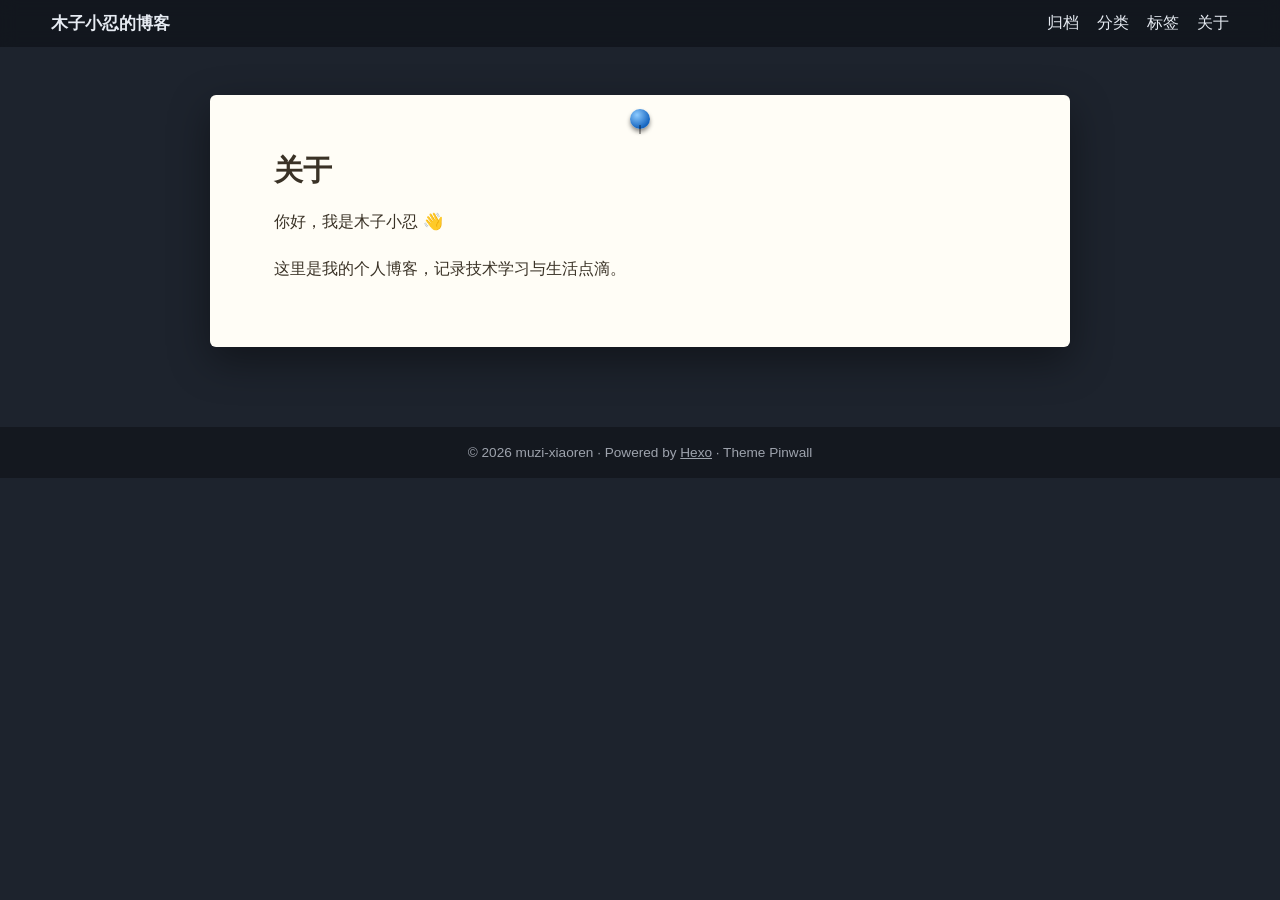
==== commit e3d5622c: "Site updated: 2026-06-11 20:01:19" ====
--- a/about/index.html
+++ b/about/index.html
@@ -7,7 +7,7 @@
   <meta name="description" content="个人博客 · 技术与生活">
   <link rel="stylesheet" href="/css/main.css">
 <meta name="generator" content="Hexo 8.1.2"></head>
-<body class="is-sub">
+<body class="is-sub bs-dark">
 
   
   <svg class="svg-defs" width="0" height="0" aria-hidden="true" focusable="false">
--- a/css/main.css
+++ b/css/main.css
@@ -6,9 +6,40 @@
 :root {
   --ink: #3a3226;            /* 正文墨色 */
   --paper: #fff8b8;          /* 默认便利贴纸色 */
-  --cork: #a87a4f;           /* 软木板底色 */
-  --wood: #6d4c2f;           /* 木质边框 */
-  --cream: #fdf6e3;          /* 板上浅色文字 */
+}
+
+/* ===== 板面/页面底色方案（body 上的 bs-* 类由 board_style 配置生成）===== */
+body.bs-dark {
+  --bd-backdrop: #1d232d;
+  --bd-text: #d8dee9;
+  --bd-topbar: rgba(17, 21, 28, 0.86);
+  --bd-topbar-text: #e6ebf2;
+  --bd-footer: #14181f;
+  --bd-footer-text: rgba(216, 222, 233, 0.7);
+}
+body.bs-paper {
+  --bd-backdrop: #efe8d8;
+  --bd-text: #5a5244;
+  --bd-topbar: rgba(246, 241, 229, 0.92);
+  --bd-topbar-text: #4a4336;
+  --bd-footer: #e2d8c2;
+  --bd-footer-text: rgba(74, 67, 54, 0.75);
+}
+body.bs-felt {
+  --bd-backdrop: #3b525e;
+  --bd-text: #e3ecf0;
+  --bd-topbar: rgba(40, 56, 64, 0.88);
+  --bd-topbar-text: #e3ecf0;
+  --bd-footer: #243239;
+  --bd-footer-text: rgba(227, 236, 240, 0.7);
+}
+body.bs-cork {
+  --bd-backdrop: #9c714a;
+  --bd-text: #fdf6e3;
+  --bd-topbar: rgba(43, 28, 14, 0.85);
+  --bd-topbar-text: #fdf6e3;
+  --bd-footer: #2b1c0e;
+  --bd-footer-text: rgba(253, 246, 227, 0.75);
 }
 
 * { box-sizing: border-box; }
@@ -20,7 +51,7 @@
   color: var(--ink);
   font-family: -apple-system, BlinkMacSystemFont, "Segoe UI", "PingFang SC",
     "Hiragino Sans GB", "Microsoft YaHei", "Noto Sans CJK SC", sans-serif;
-  background: var(--cork);
+  background: var(--bd-backdrop);
 }
 
 .svg-defs { position: absolute; }
@@ -48,18 +79,19 @@
   flex: 1;
   min-width: 0;
   position: relative;
-  margin-right: -3.5%;
-  transform: rotateY(38deg);
+  transform: rotateY(35deg);
   filter: brightness(0.55) saturate(0.85);
-  transition: transform 0.75s cubic-bezier(0.22, 0.8, 0.3, 1), filter 0.75s ease;
-  will-change: transform;
-}
-.panel:last-child { margin-right: 0; }
-
+  transition: flex 0.75s cubic-bezier(0.22, 0.8, 0.3, 1),
+    transform 0.75s cubic-bezier(0.22, 0.8, 0.3, 1), filter 0.75s ease;
+  will-change: flex-grow, transform;
+}
+
+/* 激活：完全摆正 + 弹性展开（邻居自动压缩），并越过暗角蒙版恢复原色 */
 .panel.active {
-  transform: rotateY(0deg) scale(1.05);
+  flex: 3.6;
+  transform: rotateY(0deg);
   filter: brightness(1) saturate(1.05);
-  z-index: 6;
+  z-index: 8;
 }
 
 .panel-img {
@@ -199,7 +231,52 @@
   position: relative;
   padding: 64px 5vw 90px;
   min-height: 60vh;
-  background-color: var(--cork);
+}
+
+/* —— 方案 dark：深夜钉板（默认）—— */
+.bs-dark .board {
+  background-color: #232a36;
+  background-image:
+    radial-gradient(rgba(255, 255, 255, 0.05) 1px, transparent 1.5px),
+    radial-gradient(rgba(0, 0, 0, 0.3) 1px, transparent 1.5px),
+    linear-gradient(165deg, rgba(255, 255, 255, 0.04), rgba(0, 0, 0, 0.25));
+  background-size: 18px 18px, 18px 18px, 100% 100%;
+  background-position: 0 0, 9px 9px, 0 0;
+  box-shadow:
+    inset 0 0 0 10px #151a23,
+    inset 0 0 0 12px #2e3849,
+    inset 0 18px 46px rgba(0, 0, 0, 0.55);
+}
+
+/* —— 方案 paper：米白方格纸 —— */
+.bs-paper .board {
+  background-color: #f6f1e5;
+  background-image:
+    linear-gradient(rgba(125, 135, 150, 0.14) 1px, transparent 1px),
+    linear-gradient(90deg, rgba(125, 135, 150, 0.14) 1px, transparent 1px);
+  background-size: 28px 28px;
+  box-shadow:
+    inset 0 0 0 10px #e3d9c2,
+    inset 0 0 70px rgba(140, 120, 80, 0.16);
+}
+
+/* —— 方案 felt：蓝灰毛毡 —— */
+.bs-felt .board {
+  background-color: #46606e;
+  background-image:
+    radial-gradient(rgba(255, 255, 255, 0.06) 1px, transparent 1.4px),
+    radial-gradient(rgba(0, 0, 0, 0.18) 1px, transparent 1.4px),
+    linear-gradient(150deg, rgba(255, 255, 255, 0.05), rgba(0, 0, 0, 0.18));
+  background-size: 14px 14px, 14px 14px, 100% 100%;
+  background-position: 0 0, 7px 7px, 0 0;
+  box-shadow:
+    inset 0 0 0 10px #32464f,
+    inset 0 18px 46px rgba(0, 0, 0, 0.4);
+}
+
+/* —— 方案 cork：经典软木板 —— */
+.bs-cork .board {
+  background-color: #a87a4f;
   background-image:
     radial-gradient(rgba(255, 243, 224, 0.07) 1.2px, transparent 1.7px),
     radial-gradient(rgba(61, 38, 16, 0.16) 1.2px, transparent 1.7px),
@@ -207,25 +284,18 @@
   background-size: 16px 16px, 16px 16px, 100% 100%;
   background-position: 0 0, 8px 8px, 0 0;
   box-shadow:
-    inset 0 0 0 12px var(--wood),
+    inset 0 0 0 12px #6d4c2f,
     inset 0 0 0 14px #8a653f,
     inset 0 18px 46px rgba(0, 0, 0, 0.35);
 }
 
 .board-head {
   display: flex;
-  justify-content: space-between;
+  justify-content: flex-end;
   align-items: flex-start;
   flex-wrap: wrap;
   gap: 20px;
   margin-bottom: 34px;
-}
-
-.board-title {
-  margin: 6px 0 0;
-  color: var(--cream);
-  font-size: 1.5rem;
-  text-shadow: 0 2px 6px rgba(0, 0, 0, 0.35);
 }
 
 /* —— 右上角：半图便利贴导航（可随时在配置里加新页面） —— */
@@ -380,7 +450,7 @@
   z-index: 5;
 }
 .board-pager.in-sheet { margin-top: 26px; }
-.pager-info { color: var(--cream); }
+.pager-info { color: var(--bd-text); }
 
 .pager-note {
   display: inline-block;
@@ -411,11 +481,11 @@
   flex-wrap: wrap;
   gap: 8px;
   padding: 12px 4vw;
-  background: rgba(43, 28, 14, 0.85);
+  background: var(--bd-topbar);
   backdrop-filter: blur(8px);
   -webkit-backdrop-filter: blur(8px);
 }
-.topbar a { color: var(--cream); text-decoration: none; }
+.topbar a { color: var(--bd-topbar-text); text-decoration: none; }
 .topbar-title { font-weight: 700; font-size: 1.05rem; }
 .topbar-nav { display: flex; gap: 18px; flex-wrap: wrap; }
 .topbar-nav a:hover { text-decoration: underline; }
@@ -542,8 +612,8 @@
   padding: 18px;
   text-align: center;
   font-size: 0.85rem;
-  color: rgba(253, 246, 227, 0.75);
-  background: #2b1c0e;
+  color: var(--bd-footer-text);
+  background: var(--bd-footer);
 }
 .site-footer a { color: inherit; }
 
@@ -552,7 +622,6 @@
 @media (max-width: 720px) {
   .hero-card { width: 86vw; padding: 1.5rem 1rem; }
   .hero-name { font-size: 1.5rem; }
-  .panel { margin-right: -8%; }
   .board { padding: 56px 6vw 70px; }
   .board-head { flex-direction: column; }
   .board-nav { justify-content: flex-start; }
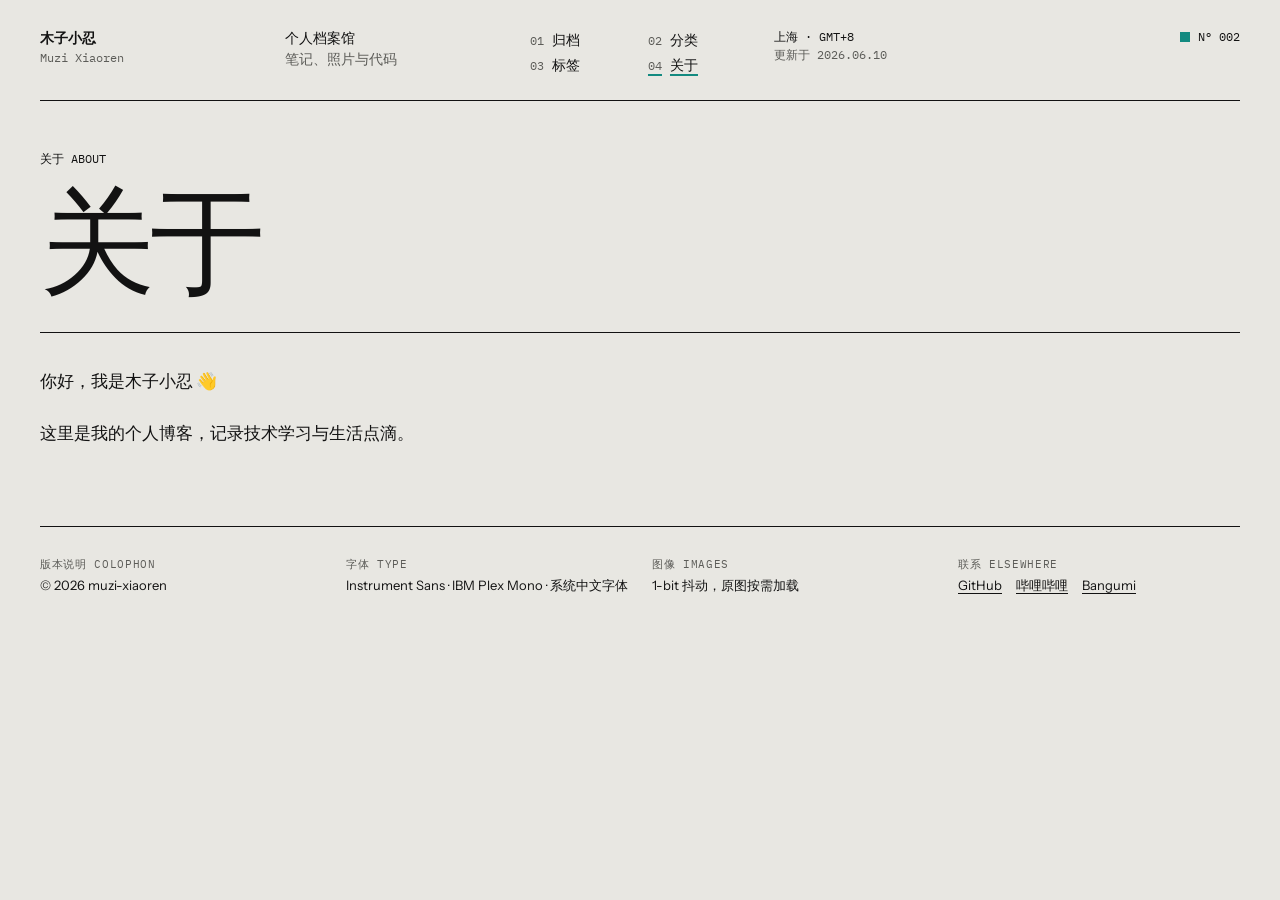
==== commit 58fdafda: "Deploy from Blog" ====
--- a/about/index.html
+++ b/about/index.html
@@ -1,58 +1,4 @@
-<!DOCTYPE html>
-<html lang="zh-CN">
-<head>
-  <meta charset="utf-8">
-  <meta name="viewport" content="width=device-width, initial-scale=1">
-  <title>关于 | 木子小忍的博客</title>
-  <meta name="description" content="个人博客 · 技术与生活">
-  <link rel="stylesheet" href="/css/main.css">
-<meta name="generator" content="Hexo 8.1.2"></head>
-<body class="is-sub bs-dark">
-
-  
-  <svg class="svg-defs" width="0" height="0" aria-hidden="true" focusable="false">
-    <defs>
-      <filter id="waterRipple" x="-20%" y="-20%" width="140%" height="140%">
-        <feTurbulence id="waterTurb" type="fractalNoise" baseFrequency="0.008 0.014" numOctaves="2" seed="3" result="noise"/>
-        <feDisplacementMap id="waterDisp" in="SourceGraphic" in2="noise" scale="0" xChannelSelector="R" yChannelSelector="G"/>
-      </filter>
-    </defs>
-  </svg>
-
-  
-  <header class="topbar">
-    <a class="topbar-title" href="/">木子小忍的博客</a>
-    <nav class="topbar-nav">
-      
-        <a href="/archives/">归档</a>
-      
-        <a href="/categories/">分类</a>
-      
-        <a href="/tags/">标签</a>
-      
-        <a href="/about/">关于</a>
-      
-    </nav>
-  </header>
-  
-
-  <main class="sheet-wrap">
-  <article class="sheet page">
-    <span class="pin big-pin" aria-hidden="true"></span>
-    
-      <h1 class="sheet-title">关于</h1>
-      <div class="sheet-content"><p>你好，我是木子小忍 👋</p>
+<!DOCTYPE html><html lang="zh-CN"><head><meta charset="utf-8"><meta name="viewport" content="width=device-width, initial-scale=1"><title>关于 · 木子小忍的博客</title><meta name="description" content="个人博客 · 技术与生活"><link rel="icon" href="/favicon.svg" type="image/svg+xml"><link rel="canonical" href="https://muzi-xiaoren.github.io/about/"><link rel="stylesheet" href="/_astro/Base.Btvz_m3P.css"><style>.page-head[data-astro-cid-73dgtvns]{border-bottom:1px solid var(--ink);flex-direction:column;gap:18px;padding:48px 0 36px;display:flex}.top[data-astro-cid-73dgtvns]{flex-wrap:wrap;justify-content:space-between;gap:8px 24px;display:flex}.top[data-astro-cid-73dgtvns] a[data-astro-cid-73dgtvns]{text-decoration:underline;text-decoration-color:var(--accent);text-underline-offset:3px}h1[data-astro-cid-73dgtvns]{letter-spacing:-.04em;overflow-wrap:anywhere;margin:0;font-size:clamp(56px,9vw,120px);font-weight:500;line-height:.95}
+</style></head><body><div class="page"><header class="site-header" data-astro-cid-nen7h5rs><a class="cell" href="/" data-astro-cid-nen7h5rs><span class="name" data-astro-cid-nen7h5rs>木子小忍</span><span class="mono small mute" data-astro-cid-nen7h5rs>Muzi Xiaoren</span></a><span class="cell" data-astro-cid-nen7h5rs><span data-astro-cid-nen7h5rs>个人档案馆</span><span class="mute" data-astro-cid-nen7h5rs>笔记、照片与代码</span></span><nav class="nav" aria-label="主导航" data-astro-cid-nen7h5rs><a href="/archives/" data-astro-cid-nen7h5rs><span class="mono small mute" data-astro-cid-nen7h5rs>01</span>归档</a><a href="/categories/" data-astro-cid-nen7h5rs><span class="mono small mute" data-astro-cid-nen7h5rs>02</span>分类</a><a href="/tags/" data-astro-cid-nen7h5rs><span class="mono small mute" data-astro-cid-nen7h5rs>03</span>标签</a><a href="/about/" aria-current="page" data-astro-cid-nen7h5rs><span class="mono small mute" data-astro-cid-nen7h5rs>04</span>关于</a></nav><span class="cell mono small" data-astro-cid-nen7h5rs><span data-astro-cid-nen7h5rs>上海 · GMT+8</span><span class="mute" data-astro-cid-nen7h5rs>更新于 2026.06.10</span></span><span class="count mono small" data-astro-cid-nen7h5rs><span class="square" data-astro-cid-nen7h5rs></span>N° 002</span></header><main><section class="page-head" data-astro-cid-73dgtvns><div class="top mono small" data-astro-cid-73dgtvns><span data-astro-cid-73dgtvns>关于 ABOUT</span></div><h1 data-astro-cid-73dgtvns>关于</h1></section><section class="block"><div class="prose"><p>你好，我是木子小忍 👋</p>
 <p>这里是我的个人博客，记录技术学习与生活点滴。</p>
-</div>
-    
-  </article>
-</main>
-
-
-  <footer class="site-footer">
-    <span>© 2026 muzi-xiaoren · Powered by <a href="https://hexo.io" target="_blank" rel="noopener">Hexo</a> · Theme Pinwall</span>
-  </footer>
-
-  <script src="/js/main.js"></script>
-</body>
-</html>
+</div></section></main><footer class="site-footer" data-astro-cid-jo6i4kqk><div data-astro-cid-jo6i4kqk><span class="label" data-astro-cid-jo6i4kqk>版本说明 COLOPHON</span><span data-astro-cid-jo6i4kqk>© 2026 muzi-xiaoren</span></div><div data-astro-cid-jo6i4kqk><span class="label" data-astro-cid-jo6i4kqk>字体 TYPE</span><span data-astro-cid-jo6i4kqk>Instrument Sans · IBM Plex Mono · 系统中文字体</span></div><div data-astro-cid-jo6i4kqk><span class="label" data-astro-cid-jo6i4kqk>图像 IMAGES</span><span data-astro-cid-jo6i4kqk>1-bit 抖动，原图按需加载</span></div><div data-astro-cid-jo6i4kqk><span class="label" data-astro-cid-jo6i4kqk>联系 ELSEWHERE</span><span class="links" data-astro-cid-jo6i4kqk><a href="https://github.com/muzi-xiaoren" target="_blank" rel="noopener" data-astro-cid-jo6i4kqk>GitHub</a><a href="https://space.bilibili.com/185513864" target="_blank" rel="noopener" data-astro-cid-jo6i4kqk>哔哩哔哩</a><a href="https://bangumi.tv/user/renyeren" target="_blank" rel="noopener" data-astro-cid-jo6i4kqk>Bangumi</a></span></div></footer></div></body></html>
--- a/_astro/Base.Btvz_m3P.css
+++ b/_astro/Base.Btvz_m3P.css
@@ -0,0 +1 @@
+@font-face{font-family:Instrument Sans;font-style:normal;font-display:swap;font-weight:400;src:url(/_astro/instrument-sans-latin-ext-400-normal.Q_nF8v4l.woff2)format("woff2"),url(/_astro/instrument-sans-latin-ext-400-normal.r32jotim.woff)format("woff");unicode-range:U+100-2BA,U+2BD-2C5,U+2C7-2CC,U+2CE-2D7,U+2DD-2FF,U+304,U+308,U+329,U+1D00-1DBF,U+1E00-1E9F,U+1EF2-1EFF,U+2020,U+20A0-20AB,U+20AD-20C0,U+2113,U+2C60-2C7F,U+A720-A7FF}@font-face{font-family:Instrument Sans;font-style:normal;font-display:swap;font-weight:400;src:url(/_astro/instrument-sans-latin-400-normal.DRC__1Mx.woff2)format("woff2"),url(/_astro/instrument-sans-latin-400-normal.D1W7dsQl.woff)format("woff");unicode-range:U+??,U+131,U+152-153,U+2BB-2BC,U+2C6,U+2DA,U+2DC,U+304,U+308,U+329,U+2000-206F,U+20AC,U+2122,U+2191,U+2193,U+2212,U+2215,U+FEFF,U+FFFD}@font-face{font-family:Instrument Sans;font-style:normal;font-display:swap;font-weight:500;src:url(/_astro/instrument-sans-latin-ext-500-normal.CTEe1bJa.woff2)format("woff2"),url(/_astro/instrument-sans-latin-ext-500-normal.CAxz3nsc.woff)format("woff");unicode-range:U+100-2BA,U+2BD-2C5,U+2C7-2CC,U+2CE-2D7,U+2DD-2FF,U+304,U+308,U+329,U+1D00-1DBF,U+1E00-1E9F,U+1EF2-1EFF,U+2020,U+20A0-20AB,U+20AD-20C0,U+2113,U+2C60-2C7F,U+A720-A7FF}@font-face{font-family:Instrument Sans;font-style:normal;font-display:swap;font-weight:500;src:url(/_astro/instrument-sans-latin-500-normal.Dk9ku72i.woff2)format("woff2"),url(/_astro/instrument-sans-latin-500-normal.Z6ESRlEs.woff)format("woff");unicode-range:U+??,U+131,U+152-153,U+2BB-2BC,U+2C6,U+2DA,U+2DC,U+304,U+308,U+329,U+2000-206F,U+20AC,U+2122,U+2191,U+2193,U+2212,U+2215,U+FEFF,U+FFFD}@font-face{font-family:Instrument Sans;font-style:normal;font-display:swap;font-weight:600;src:url(/_astro/instrument-sans-latin-ext-600-normal.BsaQcF38.woff2)format("woff2"),url(/_astro/instrument-sans-latin-ext-600-normal.DMks36a2.woff)format("woff");unicode-range:U+100-2BA,U+2BD-2C5,U+2C7-2CC,U+2CE-2D7,U+2DD-2FF,U+304,U+308,U+329,U+1D00-1DBF,U+1E00-1E9F,U+1EF2-1EFF,U+2020,U+20A0-20AB,U+20AD-20C0,U+2113,U+2C60-2C7F,U+A720-A7FF}@font-face{font-family:Instrument Sans;font-style:normal;font-display:swap;font-weight:600;src:url(/_astro/instrument-sans-latin-600-normal.B7fBEWYG.woff2)format("woff2"),url(/_astro/instrument-sans-latin-600-normal.B9e8oLYv.woff)format("woff");unicode-range:U+??,U+131,U+152-153,U+2BB-2BC,U+2C6,U+2DA,U+2DC,U+304,U+308,U+329,U+2000-206F,U+20AC,U+2122,U+2191,U+2193,U+2212,U+2215,U+FEFF,U+FFFD}@font-face{font-family:IBM Plex Mono;font-style:normal;font-display:swap;font-weight:400;src:url(/_astro/ibm-plex-mono-cyrillic-ext-400-normal.xuaO2J-f.woff2)format("woff2"),url(/_astro/ibm-plex-mono-cyrillic-ext-400-normal.DMdlQ8Kv.woff)format("woff");unicode-range:U+460-52F,U+1C80-1C8A,U+20B4,U+2DE0-2DFF,U+A640-A69F,U+FE2E-FE2F}@font-face{font-family:IBM Plex Mono;font-style:normal;font-display:swap;font-weight:400;src:url(/_astro/ibm-plex-mono-cyrillic-400-normal.BSMlKf0J.woff2)format("woff2"),url(/_astro/ibm-plex-mono-cyrillic-400-normal.CEL4l2ZJ.woff)format("woff");unicode-range:U+301,U+400-45F,U+490-491,U+4B0-4B1,U+2116}@font-face{font-family:IBM Plex Mono;font-style:normal;font-display:swap;font-weight:400;src:url(/_astro/ibm-plex-mono-vietnamese-400-normal.BulugwFq.woff2)format("woff2"),url(/_astro/ibm-plex-mono-vietnamese-400-normal.DDuiU_S-.woff)format("woff");unicode-range:U+102-103,U+110-111,U+128-129,U+168-169,U+1A0-1A1,U+1AF-1B0,U+300-301,U+303-304,U+308-309,U+323,U+329,U+1EA0-1EF9,U+20AB}@font-face{font-family:IBM Plex Mono;font-style:normal;font-display:swap;font-weight:400;src:url(/_astro/ibm-plex-mono-latin-ext-400-normal.BmRBH3aV.woff2)format("woff2"),url(/_astro/ibm-plex-mono-latin-ext-400-normal.D3D2R8hC.woff)format("woff");unicode-range:U+100-2BA,U+2BD-2C5,U+2C7-2CC,U+2CE-2D7,U+2DD-2FF,U+304,U+308,U+329,U+1D00-1DBF,U+1E00-1E9F,U+1EF2-1EFF,U+2020,U+20A0-20AB,U+20AD-20C0,U+2113,U+2C60-2C7F,U+A720-A7FF}@font-face{font-family:IBM Plex Mono;font-style:normal;font-display:swap;font-weight:400;src:url(/_astro/ibm-plex-mono-latin-400-normal.DMJ8VG8y.woff2)format("woff2"),url(/_astro/ibm-plex-mono-latin-400-normal.CvHOgSBP.woff)format("woff");unicode-range:U+??,U+131,U+152-153,U+2BB-2BC,U+2C6,U+2DA,U+2DC,U+304,U+308,U+329,U+2000-206F,U+20AC,U+2122,U+2191,U+2193,U+2212,U+2215,U+FEFF,U+FFFD}@font-face{font-family:IBM Plex Mono;font-style:normal;font-display:swap;font-weight:500;src:url(/_astro/ibm-plex-mono-cyrillic-ext-500-normal.BqneJy0T.woff2)format("woff2"),url(/_astro/ibm-plex-mono-cyrillic-ext-500-normal.BIfNGwUT.woff)format("woff");unicode-range:U+460-52F,U+1C80-1C8A,U+20B4,U+2DE0-2DFF,U+A640-A69F,U+FE2E-FE2F}@font-face{font-family:IBM Plex Mono;font-style:normal;font-display:swap;font-weight:500;src:url(/_astro/ibm-plex-mono-cyrillic-500-normal.Bq9vWWag.woff2)format("woff2"),url(/_astro/ibm-plex-mono-cyrillic-500-normal.Ael50iVv.woff)format("woff");unicode-range:U+301,U+400-45F,U+490-491,U+4B0-4B1,U+2116}@font-face{font-family:IBM Plex Mono;font-style:normal;font-display:swap;font-weight:500;src:url(/_astro/ibm-plex-mono-vietnamese-500-normal.DZ4AoWbu.woff2)format("woff2"),url(/_astro/ibm-plex-mono-vietnamese-500-normal.C8zxqsMH.woff)format("woff");unicode-range:U+102-103,U+110-111,U+128-129,U+168-169,U+1A0-1A1,U+1AF-1B0,U+300-301,U+303-304,U+308-309,U+323,U+329,U+1EA0-1EF9,U+20AB}@font-face{font-family:IBM Plex Mono;font-style:normal;font-display:swap;font-weight:500;src:url(/_astro/ibm-plex-mono-latin-ext-500-normal.CAhNIIs5.woff2)format("woff2"),url(/_astro/ibm-plex-mono-latin-ext-500-normal.CZ70TYgx.woff)format("woff");unicode-range:U+100-2BA,U+2BD-2C5,U+2C7-2CC,U+2CE-2D7,U+2DD-2FF,U+304,U+308,U+329,U+1D00-1DBF,U+1E00-1E9F,U+1EF2-1EFF,U+2020,U+20A0-20AB,U+20AD-20C0,U+2113,U+2C60-2C7F,U+A720-A7FF}@font-face{font-family:IBM Plex Mono;font-style:normal;font-display:swap;font-weight:500;src:url(/_astro/ibm-plex-mono-latin-500-normal.DSY6xOcd.woff2)format("woff2"),url(/_astro/ibm-plex-mono-latin-500-normal.CB9ihrfo.woff)format("woff");unicode-range:U+??,U+131,U+152-153,U+2BB-2BC,U+2C6,U+2DA,U+2DC,U+304,U+308,U+329,U+2000-206F,U+20AC,U+2122,U+2191,U+2193,U+2212,U+2215,U+FEFF,U+FFFD}:root{--paper:#e8e7e2;--ink:#121212;--mute:#5c5c58;--rule:#bdbbb4;--accent:#138a80;--code-bg:#f4f3ef;--cjk:-apple-system, BlinkMacSystemFont, "PingFang SC", "Hiragino Sans GB", "Microsoft YaHei", "Noto Sans CJK SC", "Noto Sans SC", sans-serif;--sans:"Instrument Sans", var(--cjk);--mono:"IBM Plex Mono", ui-monospace, "SF Mono", Menlo, Consolas, var(--cjk);--gutter:40px}*,:before,:after{box-sizing:border-box}html{-webkit-text-size-adjust:100%}body{background:var(--paper);color:var(--ink);font-family:var(--sans);-webkit-font-smoothing:antialiased;margin:0;font-size:16px;line-height:1.6}a{color:inherit;text-decoration:none}:focus-visible{outline:2px solid var(--accent);outline-offset:2px}img{max-width:100%}.page{max-width:1360px;padding:0 var(--gutter);margin:0 auto}.mono{font-family:var(--mono)}.small{font-size:12px}.mute{color:var(--mute)}.square{background:var(--accent);flex:none;width:10px;height:10px;display:inline-block}.block{border-bottom:1px solid var(--ink);flex-direction:column;gap:22px;padding:32px 0 56px;display:flex}main>.block:last-child{border-bottom:0}.page-head+.block:has(>:is(.index,.terms):first-child){padding-top:0}.page-head+.block>:is(.index,.terms):first-child{border-top:0}.section-head{font-family:var(--mono);flex-wrap:wrap;justify-content:space-between;gap:8px 24px;font-size:12px;display:flex}.section-head h2{letter-spacing:.08em;margin:0;font-size:12px;font-weight:500}.prose{overflow-wrap:break-word;counter-reset:section;max-width:40em;font-size:17px;line-height:1.9}.prose>:first-child{margin-top:0}.prose p,.prose ul,.prose ol,.prose pre,.prose blockquote,.prose table,.prose figure{margin:0 0 1.2em}.prose h2{counter-increment:section;border-top:1px solid var(--ink);align-items:baseline;gap:14px;margin:2.4em 0 .9em;padding-top:.9em;font-size:24px;font-weight:600;line-height:1.4;display:flex}.prose h2:before{content:counter(section, decimal-leading-zero);font-family:var(--mono);color:var(--mute);font-size:13px;font-weight:400}.prose h3{margin:2em 0 .6em;font-size:19px;font-weight:600;line-height:1.5}.prose h4{margin:1.6em 0 .5em;font-size:17px;font-weight:600}.prose a{text-decoration:underline;text-decoration-color:var(--accent);text-underline-offset:3px;text-decoration-thickness:1.5px}.prose a:hover{background:var(--ink);color:var(--paper);text-decoration:none}.prose strong{font-weight:600}.prose ul,.prose ol{padding-left:1.4em}.prose li{margin:.3em 0}.prose li::marker{color:var(--mute);font-family:var(--mono)}.prose blockquote{border-left:1px solid var(--ink);color:var(--mute);padding-left:1.2em}.prose code{border:1px solid var(--rule);background:var(--code-bg);font-family:var(--mono);padding:.12em .4em;font-size:.86em}.prose pre{border:1px solid var(--ink);padding:18px 20px;font-size:14px;line-height:1.7;overflow-x:auto}.prose pre code{font-size:inherit;background:0 0;border:0;padding:0}.prose img{border:1px solid var(--ink);height:auto;display:block}.prose hr{border:0;border-top:1px solid var(--ink);margin:2.4em 0}.prose table{border-collapse:collapse;width:100%;font-size:15px;display:block;overflow-x:auto}.prose th{border-bottom:1px solid var(--ink);color:var(--mute);font-family:var(--mono);text-align:left;padding:8px 12px 8px 0;font-size:12px;font-weight:500}.prose td{border-bottom:1px solid var(--rule);padding:8px 12px 8px 0}@media (width<=640px){:root{--gutter:16px}.prose{font-size:16px}}.site-header[data-astro-cid-nen7h5rs]{border-bottom:1px solid var(--ink);grid-template-columns:repeat(auto-fit,minmax(min(150px,100%),1fr));gap:20px 24px;padding:28px 0 22px;font-size:14px;line-height:1.5;display:grid}.cell[data-astro-cid-nen7h5rs]{flex-direction:column;display:flex}.name[data-astro-cid-nen7h5rs]{font-weight:600}.nav[data-astro-cid-nen7h5rs]{grid-template-columns:repeat(2,minmax(0,1fr));gap:0 16px;display:grid}.nav[data-astro-cid-nen7h5rs] a[data-astro-cid-nen7h5rs]{align-items:baseline;gap:8px;padding:2px 0;display:flex}.nav[data-astro-cid-nen7h5rs] a[data-astro-cid-nen7h5rs]:hover,.nav[data-astro-cid-nen7h5rs] a[data-astro-cid-nen7h5rs][aria-current=page]{text-decoration:underline;text-decoration-color:var(--accent);text-underline-offset:4px;text-decoration-thickness:2px}.count[data-astro-cid-nen7h5rs]{justify-content:flex-end;align-items:flex-start;gap:8px;display:flex}.count[data-astro-cid-nen7h5rs] .square[data-astro-cid-nen7h5rs]{margin-top:4px}@media (width<=640px){.nav[data-astro-cid-nen7h5rs] a[data-astro-cid-nen7h5rs]{padding:10px 0}.count[data-astro-cid-nen7h5rs]{justify-content:flex-start}}.site-footer[data-astro-cid-jo6i4kqk]{border-top:1px solid var(--ink);grid-template-columns:repeat(auto-fit,minmax(min(220px,100%),1fr));gap:24px;padding:28px 0 48px;font-size:13px;line-height:1.7;display:grid}.site-footer[data-astro-cid-jo6i4kqk] div[data-astro-cid-jo6i4kqk]{flex-direction:column;display:flex}.label[data-astro-cid-jo6i4kqk]{color:var(--mute);font-family:var(--mono);letter-spacing:.06em;font-size:11px}.links[data-astro-cid-jo6i4kqk]{flex-wrap:wrap;gap:4px 14px;display:flex}.links[data-astro-cid-jo6i4kqk] a[data-astro-cid-jo6i4kqk]{text-underline-offset:3px;text-decoration:underline}.links[data-astro-cid-jo6i4kqk] a[data-astro-cid-jo6i4kqk]:hover{text-decoration-color:var(--accent)}
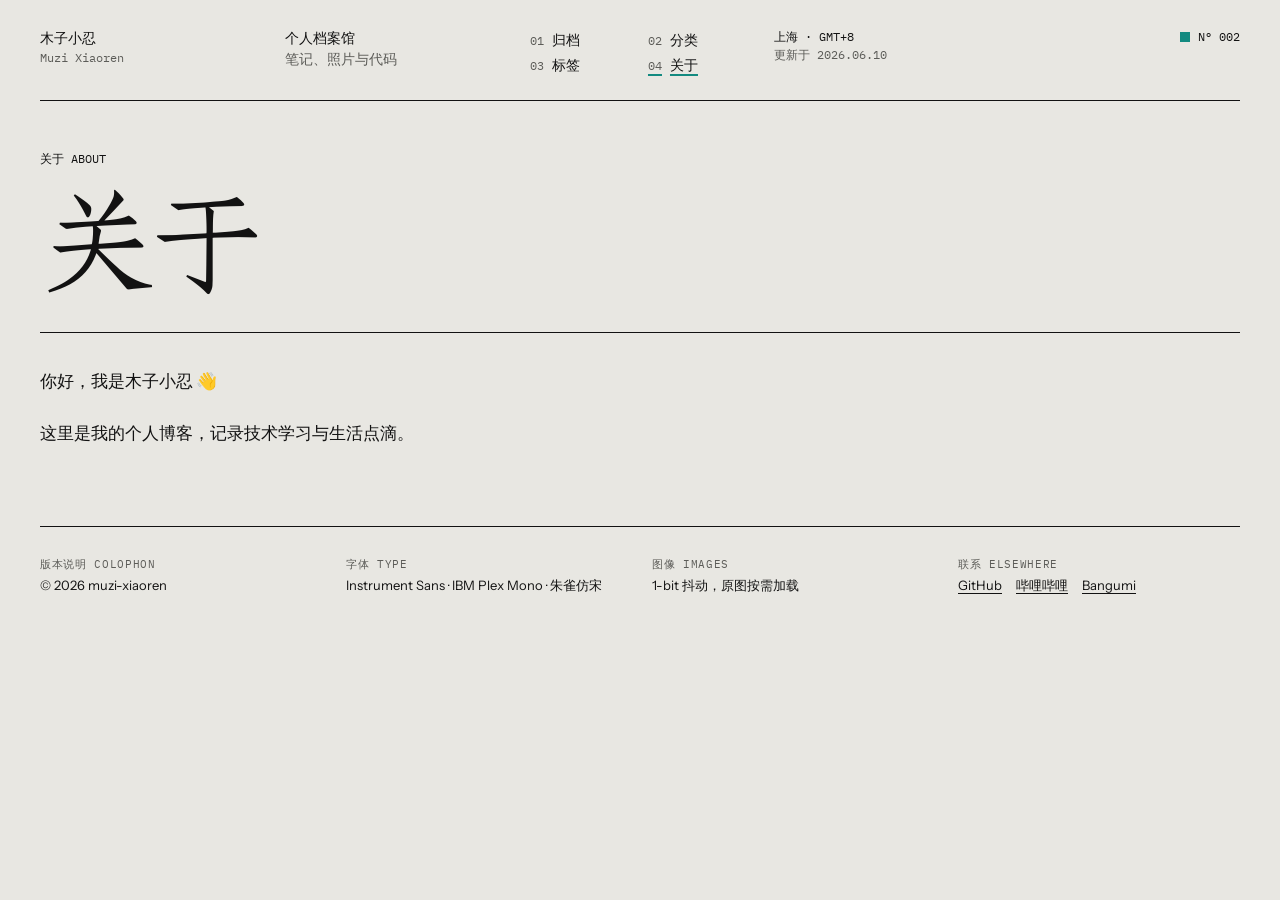
==== commit 176b00e1: "Deploy from Blog repo: 标题改用朱雀仿宋 Co-Authored-By: Claude Opus 5.5 <noreply@anthropic.com> muzi-xiaoren" ====
--- a/about/index.html
+++ b/about/index.html
@@ -1,4 +1,4 @@
-<!DOCTYPE html><html lang="zh-CN"><head><meta charset="utf-8"><meta name="viewport" content="width=device-width, initial-scale=1"><title>关于 · 木子小忍的博客</title><meta name="description" content="个人博客 · 技术与生活"><link rel="icon" href="/favicon.svg" type="image/svg+xml"><link rel="canonical" href="https://muzi-xiaoren.github.io/about/"><link rel="stylesheet" href="/_astro/Base.Btvz_m3P.css"><style>.page-head[data-astro-cid-73dgtvns]{border-bottom:1px solid var(--ink);flex-direction:column;gap:18px;padding:48px 0 36px;display:flex}.top[data-astro-cid-73dgtvns]{flex-wrap:wrap;justify-content:space-between;gap:8px 24px;display:flex}.top[data-astro-cid-73dgtvns] a[data-astro-cid-73dgtvns]{text-decoration:underline;text-decoration-color:var(--accent);text-underline-offset:3px}h1[data-astro-cid-73dgtvns]{letter-spacing:-.04em;overflow-wrap:anywhere;margin:0;font-size:clamp(56px,9vw,120px);font-weight:500;line-height:.95}
+<!DOCTYPE html><html lang="zh-CN"><head><meta charset="utf-8"><meta name="viewport" content="width=device-width, initial-scale=1"><title>关于 · 木子小忍的博客</title><meta name="description" content="个人博客 · 技术与生活"><link rel="icon" href="/favicon.svg" type="image/svg+xml"><link rel="canonical" href="https://muzi-xiaoren.github.io/about/"><link rel="stylesheet" href="/_astro/Base.ByHqVQGT.css"><style>.page-head[data-astro-cid-73dgtvns]{border-bottom:1px solid var(--ink);flex-direction:column;gap:18px;padding:48px 0 36px;display:flex}.top[data-astro-cid-73dgtvns]{flex-wrap:wrap;justify-content:space-between;gap:8px 24px;display:flex}.top[data-astro-cid-73dgtvns] a[data-astro-cid-73dgtvns]{text-decoration:underline;text-decoration-color:var(--accent);text-underline-offset:3px}h1[data-astro-cid-73dgtvns]{font-family:var(--display);letter-spacing:-.04em;overflow-wrap:anywhere;margin:0;font-size:clamp(56px,9vw,120px);font-weight:500;line-height:.95}
 </style></head><body><div class="page"><header class="site-header" data-astro-cid-nen7h5rs><a class="cell" href="/" data-astro-cid-nen7h5rs><span class="name" data-astro-cid-nen7h5rs>木子小忍</span><span class="mono small mute" data-astro-cid-nen7h5rs>Muzi Xiaoren</span></a><span class="cell" data-astro-cid-nen7h5rs><span data-astro-cid-nen7h5rs>个人档案馆</span><span class="mute" data-astro-cid-nen7h5rs>笔记、照片与代码</span></span><nav class="nav" aria-label="主导航" data-astro-cid-nen7h5rs><a href="/archives/" data-astro-cid-nen7h5rs><span class="mono small mute" data-astro-cid-nen7h5rs>01</span>归档</a><a href="/categories/" data-astro-cid-nen7h5rs><span class="mono small mute" data-astro-cid-nen7h5rs>02</span>分类</a><a href="/tags/" data-astro-cid-nen7h5rs><span class="mono small mute" data-astro-cid-nen7h5rs>03</span>标签</a><a href="/about/" aria-current="page" data-astro-cid-nen7h5rs><span class="mono small mute" data-astro-cid-nen7h5rs>04</span>关于</a></nav><span class="cell mono small" data-astro-cid-nen7h5rs><span data-astro-cid-nen7h5rs>上海 · GMT+8</span><span class="mute" data-astro-cid-nen7h5rs>更新于 2026.06.10</span></span><span class="count mono small" data-astro-cid-nen7h5rs><span class="square" data-astro-cid-nen7h5rs></span>N° 002</span></header><main><section class="page-head" data-astro-cid-73dgtvns><div class="top mono small" data-astro-cid-73dgtvns><span data-astro-cid-73dgtvns>关于 ABOUT</span></div><h1 data-astro-cid-73dgtvns>关于</h1></section><section class="block"><div class="prose"><p>你好，我是木子小忍 👋</p>
 <p>这里是我的个人博客，记录技术学习与生活点滴。</p>
-</div></section></main><footer class="site-footer" data-astro-cid-jo6i4kqk><div data-astro-cid-jo6i4kqk><span class="label" data-astro-cid-jo6i4kqk>版本说明 COLOPHON</span><span data-astro-cid-jo6i4kqk>© 2026 muzi-xiaoren</span></div><div data-astro-cid-jo6i4kqk><span class="label" data-astro-cid-jo6i4kqk>字体 TYPE</span><span data-astro-cid-jo6i4kqk>Instrument Sans · IBM Plex Mono · 系统中文字体</span></div><div data-astro-cid-jo6i4kqk><span class="label" data-astro-cid-jo6i4kqk>图像 IMAGES</span><span data-astro-cid-jo6i4kqk>1-bit 抖动，原图按需加载</span></div><div data-astro-cid-jo6i4kqk><span class="label" data-astro-cid-jo6i4kqk>联系 ELSEWHERE</span><span class="links" data-astro-cid-jo6i4kqk><a href="https://github.com/muzi-xiaoren" target="_blank" rel="noopener" data-astro-cid-jo6i4kqk>GitHub</a><a href="https://space.bilibili.com/185513864" target="_blank" rel="noopener" data-astro-cid-jo6i4kqk>哔哩哔哩</a><a href="https://bangumi.tv/user/renyeren" target="_blank" rel="noopener" data-astro-cid-jo6i4kqk>Bangumi</a></span></div></footer></div></body></html>+</div></section></main><footer class="site-footer" data-astro-cid-jo6i4kqk><div data-astro-cid-jo6i4kqk><span class="label" data-astro-cid-jo6i4kqk>版本说明 COLOPHON</span><span data-astro-cid-jo6i4kqk>© 2026 muzi-xiaoren</span></div><div data-astro-cid-jo6i4kqk><span class="label" data-astro-cid-jo6i4kqk>字体 TYPE</span><span data-astro-cid-jo6i4kqk>Instrument Sans · IBM Plex Mono · 朱雀仿宋</span></div><div data-astro-cid-jo6i4kqk><span class="label" data-astro-cid-jo6i4kqk>图像 IMAGES</span><span data-astro-cid-jo6i4kqk>1-bit 抖动，原图按需加载</span></div><div data-astro-cid-jo6i4kqk><span class="label" data-astro-cid-jo6i4kqk>联系 ELSEWHERE</span><span class="links" data-astro-cid-jo6i4kqk><a href="https://github.com/muzi-xiaoren" target="_blank" rel="noopener" data-astro-cid-jo6i4kqk>GitHub</a><a href="https://space.bilibili.com/185513864" target="_blank" rel="noopener" data-astro-cid-jo6i4kqk>哔哩哔哩</a><a href="https://bangumi.tv/user/renyeren" target="_blank" rel="noopener" data-astro-cid-jo6i4kqk>Bangumi</a></span></div></footer></div></body></html>
--- a/_astro/Base.ByHqVQGT.css
+++ b/_astro/Base.ByHqVQGT.css
@@ -0,0 +1 @@
+@font-face{font-family:Instrument Sans;font-style:normal;font-display:swap;font-weight:400;src:url(/_astro/instrument-sans-latin-ext-400-normal.Q_nF8v4l.woff2)format("woff2"),url(/_astro/instrument-sans-latin-ext-400-normal.r32jotim.woff)format("woff");unicode-range:U+100-2BA,U+2BD-2C5,U+2C7-2CC,U+2CE-2D7,U+2DD-2FF,U+304,U+308,U+329,U+1D00-1DBF,U+1E00-1E9F,U+1EF2-1EFF,U+2020,U+20A0-20AB,U+20AD-20C0,U+2113,U+2C60-2C7F,U+A720-A7FF}@font-face{font-family:Instrument Sans;font-style:normal;font-display:swap;font-weight:400;src:url(/_astro/instrument-sans-latin-400-normal.DRC__1Mx.woff2)format("woff2"),url(/_astro/instrument-sans-latin-400-normal.D1W7dsQl.woff)format("woff");unicode-range:U+??,U+131,U+152-153,U+2BB-2BC,U+2C6,U+2DA,U+2DC,U+304,U+308,U+329,U+2000-206F,U+20AC,U+2122,U+2191,U+2193,U+2212,U+2215,U+FEFF,U+FFFD}@font-face{font-family:Instrument Sans;font-style:normal;font-display:swap;font-weight:500;src:url(/_astro/instrument-sans-latin-ext-500-normal.CTEe1bJa.woff2)format("woff2"),url(/_astro/instrument-sans-latin-ext-500-normal.CAxz3nsc.woff)format("woff");unicode-range:U+100-2BA,U+2BD-2C5,U+2C7-2CC,U+2CE-2D7,U+2DD-2FF,U+304,U+308,U+329,U+1D00-1DBF,U+1E00-1E9F,U+1EF2-1EFF,U+2020,U+20A0-20AB,U+20AD-20C0,U+2113,U+2C60-2C7F,U+A720-A7FF}@font-face{font-family:Instrument Sans;font-style:normal;font-display:swap;font-weight:500;src:url(/_astro/instrument-sans-latin-500-normal.Dk9ku72i.woff2)format("woff2"),url(/_astro/instrument-sans-latin-500-normal.Z6ESRlEs.woff)format("woff");unicode-range:U+??,U+131,U+152-153,U+2BB-2BC,U+2C6,U+2DA,U+2DC,U+304,U+308,U+329,U+2000-206F,U+20AC,U+2122,U+2191,U+2193,U+2212,U+2215,U+FEFF,U+FFFD}@font-face{font-family:Instrument Sans;font-style:normal;font-display:swap;font-weight:600;src:url(/_astro/instrument-sans-latin-ext-600-normal.BsaQcF38.woff2)format("woff2"),url(/_astro/instrument-sans-latin-ext-600-normal.DMks36a2.woff)format("woff");unicode-range:U+100-2BA,U+2BD-2C5,U+2C7-2CC,U+2CE-2D7,U+2DD-2FF,U+304,U+308,U+329,U+1D00-1DBF,U+1E00-1E9F,U+1EF2-1EFF,U+2020,U+20A0-20AB,U+20AD-20C0,U+2113,U+2C60-2C7F,U+A720-A7FF}@font-face{font-family:Instrument Sans;font-style:normal;font-display:swap;font-weight:600;src:url(/_astro/instrument-sans-latin-600-normal.B7fBEWYG.woff2)format("woff2"),url(/_astro/instrument-sans-latin-600-normal.B9e8oLYv.woff)format("woff");unicode-range:U+??,U+131,U+152-153,U+2BB-2BC,U+2C6,U+2DA,U+2DC,U+304,U+308,U+329,U+2000-206F,U+20AC,U+2122,U+2191,U+2193,U+2212,U+2215,U+FEFF,U+FFFD}@font-face{font-family:IBM Plex Mono;font-style:normal;font-display:swap;font-weight:400;src:url(/_astro/ibm-plex-mono-cyrillic-ext-400-normal.xuaO2J-f.woff2)format("woff2"),url(/_astro/ibm-plex-mono-cyrillic-ext-400-normal.DMdlQ8Kv.woff)format("woff");unicode-range:U+460-52F,U+1C80-1C8A,U+20B4,U+2DE0-2DFF,U+A640-A69F,U+FE2E-FE2F}@font-face{font-family:IBM Plex Mono;font-style:normal;font-display:swap;font-weight:400;src:url(/_astro/ibm-plex-mono-cyrillic-400-normal.BSMlKf0J.woff2)format("woff2"),url(/_astro/ibm-plex-mono-cyrillic-400-normal.CEL4l2ZJ.woff)format("woff");unicode-range:U+301,U+400-45F,U+490-491,U+4B0-4B1,U+2116}@font-face{font-family:IBM Plex Mono;font-style:normal;font-display:swap;font-weight:400;src:url(/_astro/ibm-plex-mono-vietnamese-400-normal.BulugwFq.woff2)format("woff2"),url(/_astro/ibm-plex-mono-vietnamese-400-normal.DDuiU_S-.woff)format("woff");unicode-range:U+102-103,U+110-111,U+128-129,U+168-169,U+1A0-1A1,U+1AF-1B0,U+300-301,U+303-304,U+308-309,U+323,U+329,U+1EA0-1EF9,U+20AB}@font-face{font-family:IBM Plex Mono;font-style:normal;font-display:swap;font-weight:400;src:url(/_astro/ibm-plex-mono-latin-ext-400-normal.BmRBH3aV.woff2)format("woff2"),url(/_astro/ibm-plex-mono-latin-ext-400-normal.D3D2R8hC.woff)format("woff");unicode-range:U+100-2BA,U+2BD-2C5,U+2C7-2CC,U+2CE-2D7,U+2DD-2FF,U+304,U+308,U+329,U+1D00-1DBF,U+1E00-1E9F,U+1EF2-1EFF,U+2020,U+20A0-20AB,U+20AD-20C0,U+2113,U+2C60-2C7F,U+A720-A7FF}@font-face{font-family:IBM Plex Mono;font-style:normal;font-display:swap;font-weight:400;src:url(/_astro/ibm-plex-mono-latin-400-normal.DMJ8VG8y.woff2)format("woff2"),url(/_astro/ibm-plex-mono-latin-400-normal.CvHOgSBP.woff)format("woff");unicode-range:U+??,U+131,U+152-153,U+2BB-2BC,U+2C6,U+2DA,U+2DC,U+304,U+308,U+329,U+2000-206F,U+20AC,U+2122,U+2191,U+2193,U+2212,U+2215,U+FEFF,U+FFFD}@font-face{font-family:IBM Plex Mono;font-style:normal;font-display:swap;font-weight:500;src:url(/_astro/ibm-plex-mono-cyrillic-ext-500-normal.BqneJy0T.woff2)format("woff2"),url(/_astro/ibm-plex-mono-cyrillic-ext-500-normal.BIfNGwUT.woff)format("woff");unicode-range:U+460-52F,U+1C80-1C8A,U+20B4,U+2DE0-2DFF,U+A640-A69F,U+FE2E-FE2F}@font-face{font-family:IBM Plex Mono;font-style:normal;font-display:swap;font-weight:500;src:url(/_astro/ibm-plex-mono-cyrillic-500-normal.Bq9vWWag.woff2)format("woff2"),url(/_astro/ibm-plex-mono-cyrillic-500-normal.Ael50iVv.woff)format("woff");unicode-range:U+301,U+400-45F,U+490-491,U+4B0-4B1,U+2116}@font-face{font-family:IBM Plex Mono;font-style:normal;font-display:swap;font-weight:500;src:url(/_astro/ibm-plex-mono-vietnamese-500-normal.DZ4AoWbu.woff2)format("woff2"),url(/_astro/ibm-plex-mono-vietnamese-500-normal.C8zxqsMH.woff)format("woff");unicode-range:U+102-103,U+110-111,U+128-129,U+168-169,U+1A0-1A1,U+1AF-1B0,U+300-301,U+303-304,U+308-309,U+323,U+329,U+1EA0-1EF9,U+20AB}@font-face{font-family:IBM Plex Mono;font-style:normal;font-display:swap;font-weight:500;src:url(/_astro/ibm-plex-mono-latin-ext-500-normal.CAhNIIs5.woff2)format("woff2"),url(/_astro/ibm-plex-mono-latin-ext-500-normal.CZ70TYgx.woff)format("woff");unicode-range:U+100-2BA,U+2BD-2C5,U+2C7-2CC,U+2CE-2D7,U+2DD-2FF,U+304,U+308,U+329,U+1D00-1DBF,U+1E00-1E9F,U+1EF2-1EFF,U+2020,U+20A0-20AB,U+20AD-20C0,U+2113,U+2C60-2C7F,U+A720-A7FF}@font-face{font-family:IBM Plex Mono;font-style:normal;font-display:swap;font-weight:500;src:url(/_astro/ibm-plex-mono-latin-500-normal.DSY6xOcd.woff2)format("woff2"),url(/_astro/ibm-plex-mono-latin-500-normal.CB9ihrfo.woff)format("woff");unicode-range:U+??,U+131,U+152-153,U+2BB-2BC,U+2C6,U+2DA,U+2DC,U+304,U+308,U+329,U+2000-206F,U+20AC,U+2122,U+2191,U+2193,U+2212,U+2215,U+FEFF,U+FFFD}@font-face{font-family:"Zhuque Fangsong (technical preview)";src:local("Zhuque Fangsong (technical preview)"),url(/_astro/1f18e4808e6cbc127e7110a4d2c50844.DgyPfp9V.woff2)format("woff2");font-style:normal;font-display:swap;font-weight:400;unicode-range:U+9770,U+9778,U+977A,U+977F,U+97A1,U+97A7-97A8,U+97AC,U+988E,U+9899,U+9978-9979,U+9983,U+9A8E,U+9B46,U+9C80,U+9CC0,U+9E2E,U+9E3B,U+9E50,U+9E6E,U+9F41,U+9F49,U+A78B-A78C,U+FB01-FB02,U+FE10-FE14,U+FE31,U+FE33,U+FE35-FE40,U+20CD0,U+25ED7,U+2C27C}@font-face{font-family:"Zhuque Fangsong (technical preview)";src:local("Zhuque Fangsong (technical preview)"),url(/_astro/bdd21437e838c7e0a57ab93dd29c1b60.B9g6Fl5c.woff2)format("woff2");font-style:normal;font-display:swap;font-weight:400;unicode-range:U+7488,U+7498,U+749F-74A0,U+74AA,U+74D8,U+75AD,U+7606,U+76C9,U+770A,U+772C,U+7744,U+778B,U+77AD,U+77F1,U+7947,U+794E,U+797E,U+79FE,U+7AA3,U+7AB8,U+7AD1,U+7B93,U+7CBF,U+7E20,U+7EB4,U+7F7D,U+7F91,U+7FDA,U+8199,U+81DC,U+82BC,U+8300,U+8313,U+849F,U+85E0,U+87A0,U+88AA,U+891F,U+8A1A,U+8C68,U+8D5F,U+8DD0,U+8DF6,U+8E12,U+8E5A,U+8E7D-8E7E,U+90E4,U+90FF,U+92C6,U+94FB,U+951C,U+955A,U+9560,U+9574-9575,U+95FF,U+9607,U+96F1,U+9728}@font-face{font-family:"Zhuque Fangsong (technical preview)";src:local("Zhuque Fangsong (technical preview)"),url(/_astro/e1bbb103c0960267668397bf420674b3.BZVsMFDi.woff2)format("woff2");font-style:normal;font-display:swap;font-weight:400;unicode-range:U+62E4,U+6326,U+636F,U+637D,U+63F3,U+647D,U+6537,U+65F8,U+65FB,U+6609,U+665E,U+677B,U+67C8,U+681F,U+68BF,U+68C1,U+68FB,U+692A,U+696F,U+6996,U+6B38,U+6C9A,U+6CA8,U+6D55,U+6D65,U+6E49,U+6E5C,U+6E72,U+6EC3,U+6EEA-6EEB,U+6F5F,U+6FA5,U+7098,U+70DC,U+7117,U+711C,U+719C,U+71A5,U+71C4,U+7241-7242,U+7264,U+7374,U+738A,U+7395,U+7399,U+73A0-73A1,U+73A5-73A6,U+73AD,U+73E3,U+73F0,U+7407,U+7424,U+742B,U+742F,U+7444}@font-face{font-family:"Zhuque Fangsong (technical preview)";src:local("Zhuque Fangsong (technical preview)"),url(/_astro/37ebccd744ca10a796b2405b27eb2092.BJb5HWrD.woff2)format("woff2");font-style:normal;font-display:swap;font-weight:400;unicode-range:U+2B1B,U+2B24,U+3000,U+3003,U+301C,U+3918,U+39D0,U+39DF,U+3E06,U+4056,U+43DD,U+497D,U+4983,U+4E0F,U+4E42,U+4EB6,U+4FF5-4FF6,U+50F0,U+524B,U+52BC,U+531C,U+53BE,U+53C6,U+543D,U+5463,U+5535,U+5570,U+55D0,U+55DE,U+561A,U+5621,U+5684,U+57B1,U+57F5,U+5809,U+5846,U+592C,U+596D,U+59EE,U+5AAD,U+5ADA,U+5C5B,U+5CE3,U+5D1A,U+5D4E,U+5D56,U+5DC9,U+5F67,U+6053,U+60C7,U+6114,U+612C,U+6283,U+6294,U+62C3}@font-face{font-family:"Zhuque Fangsong (technical preview)";src:local("Zhuque Fangsong (technical preview)"),url([data-uri])format("woff2");font-style:normal;font-display:swap;font-weight:400;unicode-range:U+2113,U+2122,U+212E,U+2153-2154,U+215B-215E,U+2190-2199,U+2202,U+2205-2206,U+220F,U+2211-2212,U+2215,U+2219-221A,U+221E,U+222B,U+2248,U+2260,U+2264-2265,U+25A0-25A1,U+25B2-25B3,U+25B6-25B7,U+25BC-25BD,U+25C0-25C1,U+25C6-25C7,U+25CA,U+25FC,U+26AB,U+27E8-27E9}@font-face{font-family:"Zhuque Fangsong (technical preview)";src:local("Zhuque Fangsong (technical preview)"),url([data-uri])format("woff2");font-style:normal;font-display:swap;font-weight:400;unicode-range:U+2012,U+2015,U+201A,U+201E,U+2020-2021,U+2024-2025,U+2030,U+2032-2033,U+2039-203A,U+2044,U+2052,U+2070,U+2074-2079,U+2080-2089,U+20A3-20A4,U+20AB-20AC,U+20AE,U+20B4,U+20B8-20BA,U+20BC}@font-face{font-family:"Zhuque Fangsong (technical preview)";src:local("Zhuque Fangsong (technical preview)"),url([data-uri])format("woff2");font-style:normal;font-display:swap;font-weight:400;unicode-range:U+1EE1,U+2007-200B,U+2010}@font-face{font-family:"Zhuque Fangsong (technical preview)";src:local("Zhuque Fangsong (technical preview)"),url([data-uri])format("woff2");font-style:normal;font-display:swap;font-weight:400;unicode-range:U+1E9E}@font-face{font-family:"Zhuque Fangsong (technical preview)";src:local("Zhuque Fangsong (technical preview)"),url([data-uri])format("woff2");font-style:normal;font-display:swap;font-weight:400;unicode-range:U+FF02-FF03,U+FF05-FF07,U+FF0A,U+FF20,U+FF3C}@font-face{font-family:"Zhuque Fangsong (technical preview)";src:local("Zhuque Fangsong (technical preview)"),url(/_astro/18865ccf07089f195face1deda3af6da.Cs9soYVr.woff2)format("woff2");font-style:normal;font-display:swap;font-weight:400;unicode-range:U+30DE-30FA,U+30FC-30FD}@font-face{font-family:"Zhuque Fangsong (technical preview)";src:local("Zhuque Fangsong (technical preview)"),url(/_astro/ef8a69b9bd9346f15a4cfe158db5619b.Deo8w1LJ.woff2)format("woff2");font-style:normal;font-display:swap;font-weight:400;unicode-range:U+30A4-30DD}@font-face{font-family:"Zhuque Fangsong (technical preview)";src:local("Zhuque Fangsong (technical preview)"),url(/_astro/32d764aac3a5c0b4dda80e3cdaded2d2.BhamvS6T.woff2)format("woff2");font-style:normal;font-display:swap;font-weight:400;unicode-range:U+3069-3094,U+3099-309A,U+309D-309E,U+30A1-30A3}@font-face{font-family:"Zhuque Fangsong (technical preview)";src:local("Zhuque Fangsong (technical preview)"),url(/_astro/e48762f4d8b1423588aa691be2fb5ff0.B_5d4mAG.woff2)format("woff2");font-style:normal;font-display:swap;font-weight:400;unicode-range:U+3041-3068}@font-face{font-family:"Zhuque Fangsong (technical preview)";src:local("Zhuque Fangsong (technical preview)"),url(/_astro/5ed7dffd2111f7af54d962add387c9d0.CpeAjhcf.woff2)format("woff2");font-style:normal;font-display:swap;font-weight:400;unicode-range:U+50B3,U+5F37,U+66F8,U+73FE,U+7D00,U+7F85,U+8F15,U+925B,U+9326,U+98A8,U+98E2,U+9913,U+9B31}@font-face{font-family:"Zhuque Fangsong (technical preview)";src:local("Zhuque Fangsong (technical preview)"),url(/_astro/718d4b7f4830e7396ad8c19ab8ae665e.i3kfEF6L.woff2)format("woff2");font-style:normal;font-display:swap;font-weight:400;unicode-range:U+4EC2,U+5155,U+5216,U+522D,U+5281,U+5293,U+5523,U+553C,U+5588,U+55B5,U+570A,U+5786,U+5819,U+58BC,U+5B65,U+5C66,U+5C88,U+5E3B,U+614A,U+615D,U+6343,U+63BE,U+6420,U+6434,U+6484,U+6499,U+6509,U+652E,U+67D9,U+67DD,U+6833,U+6920,U+6A8E,U+6AA0,U+6B43,U+6BEA,U+6CD0,U+6D5E,U+6F2D,U+717A,U+71E0,U+721D,U+728B,U+72C1,U+72E8,U+73E7,U+746D,U+754E,U+7603,U+770D,U+77A2,U+7857,U+786D,U+78F2,U+7946,U+7BA2,U+7CD7,U+7F32,U+8022,U+8028-8029,U+80C2,U+80D9,U+80EC,U+833C,U+836E,U+84CD,U+84D0,U+857A,U+85B7,U+871E,U+8723,U+8729,U+8753,U+877E,U+878B,U+88D2,U+8966,U+89EB,U+8C2E,U+8C8A,U+8C98,U+8D33,U+8D47,U+8D55,U+8E2C,U+8E9C,U+8E9E,U+8FEE,U+951E,U+9603,U+97AB,U+9A98,U+9A9F,U+9B0F,U+9B48,U+9E32,U+9E5B,U+9E88}@font-face{font-family:"Zhuque Fangsong (technical preview)";src:local("Zhuque Fangsong (technical preview)"),url(/_astro/425ff22da8e054a7400b8b5c34a35625.DoMBAcZU.woff2)format("woff2");font-style:normal;font-display:swap;font-weight:400;unicode-range:U+4F91,U+4F94,U+4FC5,U+507E,U+50ED,U+525E,U+5326,U+5423,U+54B4,U+54D5,U+54D9,U+55C9,U+5686,U+574C,U+57A4,U+57F4,U+580B,U+5A08,U+5AB5,U+5B16,U+5BE4,U+5C1C,U+5E5E,U+5EE8,U+5F82,U+5FED,U+609B,U+609D,U+60DD,U+6225,U+6243,U+640B,U+6445,U+656B,U+6603,U+674C,U+67A8,U+680A,U+6864,U+69D4,U+6C2A,U+6C46,U+6C5C,U+6D0E,U+6E2B,U+6EB2,U+6EB7,U+6F89,U+706C,U+70B1,U+70C0,U+7113,U+71D4,U+72F3,U+7303,U+7321,U+7339,U+736C,U+74A9,U+750D,U+760A,U+761B,U+7643,U+764D,U+7707,U+7735,U+7747,U+7839,U+784E,U+7953,U+798A,U+7A03,U+7BE5,U+7C40,U+7EC1,U+7F12,U+7F33,U+7F68,U+8025,U+80E8,U+8204,U+823B,U+824B,U+827D,U+827F,U+82C8,U+8347,U+837D,U+839B,U+83A9,U+83F9,U+84B9,U+85A8,U+867C,U+867F,U+86B0,U+86D8,U+86F2,U+8770,U+8788,U+87AC-87AD,U+87B5,U+87BD,U+8844,U+8930,U+895E,U+89CF,U+8BD4,U+8C02,U+8C85,U+8DD6,U+8E40,U+8F82,U+8FD5,U+90B6,U+90DB,U+9164,U+91A2,U+943E,U+94EB,U+9514,U+9529,U+9538,U+9561,U+9569,U+95FC,U+960D,U+966C,U+96B3,U+9792,U+97B2,U+98A1,U+9969,U+9987,U+9A80,U+9A92,U+9A96,U+9AD1,U+9B43,U+9CB4,U+9CBC-9CBD,U+9CD0,U+9CD4,U+9E31,U+9E38,U+9EE5,U+9EEA,U+9EFB-9EFC,U+9FA0}@font-face{font-family:"Zhuque Fangsong (technical preview)";src:local("Zhuque Fangsong (technical preview)"),url(/_astro/5c7990ce56a38bd763276b5f73a2e742.BNkAUFpT.woff2)format("woff2");font-style:normal;font-display:swap;font-weight:400;unicode-range:U+4F1B,U+4F7E,U+50D6,U+52D6,U+536E,U+54A9,U+54DA,U+55BE,U+55CD,U+564D,U+572C,U+572F,U+576B,U+57D8,U+57F8,U+57FD,U+5844,U+59D2,U+5AE0,U+5B37,U+5B5B,U+5D6B,U+5F11,U+5F58,U+5FE4,U+602B,U+6106,U+63F8,U+641B,U+64E4,U+6634,U+66DB,U+676A,U+67B5,U+681D,U+6883,U+69B1,U+69E0,U+6A18,U+6B9B,U+6D33,U+6EBB,U+6ED7,U+6F36,U+6F72,U+6F8C,U+7173,U+7178,U+7228,U+728F,U+72EF,U+7331,U+7481,U+74E0,U+7540,U+755B,U+75E6,U+7635,U+763C,U+76CD,U+7704,U+7743,U+7780,U+7847,U+7962,U+7A02,U+7AB3,U+7B0A,U+7B4C,U+7B6E,U+7BFC,U+7C16,U+7C9E,U+7E3B,U+7EA1,U+7EF2,U+7F02,U+7F07,U+7F0C,U+7F23,U+7F2F,U+7FBC,U+8016,U+8020,U+812C,U+8182,U+825F,U+8268,U+8284,U+8291,U+829F,U+8311,U+831A,U+840F,U+84B4,U+855E,U+85A4,U+86C4,U+86DE,U+86F1,U+87DB,U+880A,U+887F,U+88F0,U+890A,U+892B,U+89CB,U+89EF,U+8A48,U+8BDC,U+8C33,U+8C94,U+8DB1,U+8DCF,U+8DE3,U+8E90,U+8F7E,U+8FD3,U+90BE,U+9161,U+91AF,U+936A,U+948B,U+956A,U+956C,U+9654,U+9688,U+972A,U+9730,U+97B4,U+98E7,U+9967,U+996B,U+9AA3,U+9ABA,U+9AED,U+9AF9,U+9B08,U+9C8E,U+9C94,U+9C9A,U+9E2B,U+9E36,U+9E4B,U+9E55,U+9E69,U+9EBD,U+9EE2,U+9F0D,U+9F2C,U+9F51}@font-face{font-family:"Zhuque Fangsong (technical preview)";src:local("Zhuque Fangsong (technical preview)"),url(/_astro/aeaf8ad861b1c0a238fbb6a062a51743.t1dw3i62.woff2)format("woff2");font-style:normal;font-display:swap;font-weight:400;unicode-range:U+4E69,U+50A7,U+5233,U+523F,U+52A2,U+5363,U+5432,U+5476,U+54CF,U+5537,U+5575,U+5581,U+55CC,U+561E,U+56DF,U+5709,U+580D,U+5881,U+5941,U+59B2,U+5AAA,U+5C25,U+5D24,U+5D74,U+5E42,U+5E8B,U+5FAD,U+6003,U+601B,U+603C,U+6092,U+6100,U+6126,U+6206,U+62CA,U+63B4,U+6426,U+646D,U+65C4,U+6661,U+6715,U+6861,U+68F9,U+69CA,U+69ED,U+69F2,U+69FF,U+6C05,U+6C0D,U+6CD6,U+6CF7,U+6CFA,U+6DAB,U+6E54,U+6FB6,U+709D,U+7256,U+72F7,U+73E5,U+74BA,U+750F,U+754B,U+75AC,U+76A4,U+76B2,U+775A,U+77BD,U+781F,U+78A1,U+7905,U+79B3,U+7B2E,U+7B3E,U+7B85,U+7B9C,U+7BCC,U+7BEA,U+7C0B,U+7C74,U+7CC1,U+7CE8,U+7EA5,U+7EE0,U+7F21,U+7F27,U+7F74,U+7F7E,U+7FB0,U+8031,U+8071,U+80EA,U+8114,U+8160,U+81A6,U+8234,U+82FB,U+836C,U+8411,U+841C,U+848C,U+84BD,U+8627,U+8629,U+866E,U+872E,U+8731,U+877B,U+877D,U+87EA,U+8813,U+8816,U+88CE,U+88E5,U+897B,U+89DA,U+89F3,U+8BFC,U+8C35,U+8D4D,U+8DBA,U+8E3A,U+9179,U+94AB,U+94D7,U+9515,U+96E0,U+9883,U+989F,U+990D,U+9993,U+9AC0,U+9AE1,U+9AEB,U+9B51,U+9C86,U+9C8B,U+9CA0-9CA1,U+9CA3,U+9CE2,U+9E37,U+9E39,U+9E41,U+9E48,U+9E6A,U+9E87,U+9EE9,U+9F19,U+9F80,U+9F85}@font-face{font-family:"Zhuque Fangsong (technical preview)";src:local("Zhuque Fangsong (technical preview)"),url(/_astro/773aeb590a4d068f90ca2ce0af3d7a1d.j6EB05pF.woff2)format("woff2");font-style:normal;font-display:swap;font-weight:400;unicode-range:U+5240,U+5261,U+52AC,U+5452,U+5456,U+5472,U+5478,U+553F,U+55FE,U+5601,U+572E,U+57D2,U+57EF,U+581E,U+5924,U+5981,U+5997,U+59A3,U+5AB8,U+5B34,U+5D5D,U+5DEF,U+5E11,U+5E91,U+5F40,U+600D,U+6019,U+605A,U+60AB,U+6217,U+623D,U+6369,U+65D2,U+6753,U+67A7,U+6855,U+696E,U+6A7C,U+6B82,U+6BF3,U+6BF9,U+6C19-6C1A,U+6CA9,U+6F74,U+7085,U+7198,U+71B5,U+725D,U+727E,U+72FA,U+7322,U+738E,U+755A,U+7594,U+75B3,U+760C,U+7630,U+763F,U+7726,U+77EC,U+7817,U+78D9,U+7B2A,U+7B62,U+7C9C-7C9D,U+7E47,U+7E9B,U+7EE8,U+7EF1,U+7F01,U+7F11,U+7F17,U+7F36,U+7FEE,U+802A,U+80AB,U+80CD,U+8112,U+8169,U+82D8,U+82E1,U+83C0,U+83D4,U+83DF,U+8401,U+8451,U+845A,U+8476,U+8478,U+84BA,U+84E0,U+851F,U+8548,U+8556,U+8585,U+868D,U+86E9,U+86F4,U+86F8,U+8765,U+8785,U+87AB,U+87EE,U+8832,U+8872,U+88B7,U+88E2,U+8BD3,U+8BD6,U+8BF9,U+8C16,U+8C73,U+8D5C,U+8DDE,U+8F6D,U+8F94,U+8FE8,U+9011,U+915E,U+9185,U+918C,U+94D1,U+94F3,U+951D,U+9558,U+9567,U+96CE,U+96E9,U+9785,U+9878,U+987C,U+98D1,U+9954,U+9A93,U+9AC1,U+9ACC,U+9B1F,U+9B49,U+9B4D,U+9CA7,U+9CAE,U+9CCE,U+9CD3,U+9E46,U+9F22,U+9F2F,U+9F39}@font-face{font-family:"Zhuque Fangsong (technical preview)";src:local("Zhuque Fangsong (technical preview)"),url(/_astro/ba50b26cc9a4ecb7308c9e3133f18b0c.BFgUxbA6.woff2)format("woff2");font-style:normal;font-display:swap;font-weight:400;unicode-range:U+4F65,U+4F89,U+5454,U+54BB,U+54C2,U+54D3,U+54DE,U+55E5,U+560C,U+566B,U+5793,U+57E4,U+593C,U+59AB,U+5AD4,U+5AD8,U+5AF1,U+5B53,U+5BA5,U+5C59,U+5C63,U+5D5B,U+5E0F,U+5E14,U+5FBC,U+6004,U+60AD,U+610E,U+634C,U+64BA,U+65F0,U+67E2,U+67F0,U+680C,U+686B,U+6989,U+6A17,U+6B81,U+6B84,U+6C06-6C07,U+6D07,U+6D27,U+6D2B,U+6D91,U+6E6B,U+6E8F,U+6FDE,U+70BB,U+723B,U+726E,U+72B0,U+72CE,U+72F2,U+7301,U+731E,U+737E,U+748E,U+7654,U+7765,U+7768,U+781C,U+78D4,U+7913,U+7957,U+79D5,U+79EB,U+7A70,U+7B25,U+7B38,U+7B47,U+7B72,U+7BA7,U+7DAE,U+7EE1,U+7EFE,U+7F26,U+7F31,U+801C,U+8043,U+809F,U+80D7,U+8118,U+8188,U+82C1,U+82E4,U+82F4,U+8306,U+835C,U+839C,U+83BC,U+846D,U+867A,U+868B,U+8734,U+87CA,U+886E,U+887E,U+88A2,U+88C9,U+8BB5,U+8BF3,U+8C04,U+8C17,U+8C1D,U+8C25,U+8C36,U+8C55,U+8C78,U+8D67,U+8D91,U+8DEC,U+8E14,U+8E41,U+8F8E,U+900B,U+90CF,U+9162,U+9190,U+92C8,U+948C,U+94C8,U+94CA,U+94DF,U+94E9-94EA,U+94F7,U+94FC,U+954F,U+9554,U+9566,U+9572,U+95F1,U+960F,U+97AF,U+988F,U+98D5,U+992E,U+9955,U+9AB0,U+9B32,U+9C9E,U+9CA5,U+9CA9,U+9CB1,U+9E47,U+9EE7,U+9F87}@font-face{font-family:"Zhuque Fangsong (technical preview)";src:local("Zhuque Fangsong (technical preview)"),url(/_astro/6669a365a3e3a7ef446ea050a8888009.DQRsZaN1.woff2)format("woff2");font-style:normal;font-display:swap;font-weight:400;unicode-range:U+4E5C,U+4EDF,U+4F5E,U+4F76,U+4FAA,U+4FE6,U+5028,U+5048,U+50EE,U+520E,U+53C1,U+5443,U+54DD,U+5577,U+5591,U+55F3,U+562C,U+56AF,U+5769,U+577C,U+578C,U+57DA,U+5889,U+5CA3,U+5D26,U+5EDB,U+5F01,U+5FDD,U+6029,U+6041,U+60B1,U+629F,U+6332,U+63BC,U+65AB,U+65C3,U+65C6,U+6600,U+668C,U+669D,U+66BE,U+66F7,U+6800,U+6874,U+68FC,U+690B,U+691F,U+6978,U+69A7,U+6A3E,U+6A50,U+6A5B,U+6B24,U+6C10,U+6C54,U+6EBD,U+7292,U+72B8,U+72D2,U+7360,U+73A2,U+74FF,U+75A0,U+7633,U+779F,U+7AA8,U+7B04,U+7BA6,U+7C1F,U+7CCD,U+7ED4,U+7ED7,U+7EFB,U+7F35,U+7F5F,U+7FAF,U+7FD5,U+8027,U+80BC,U+815A,U+8167,U+81CA,U+81CC,U+8244,U+82A1,U+82A9,U+82AB,U+8351,U+8368,U+83B3,U+83B8,U+83D8,U+83F0,U+8497,U+858F,U+85FF,U+867B,U+86A8-86A9,U+870A,U+877C,U+8888,U+88DF,U+8921,U+8BEE,U+8C20,U+8C2F,U+8D3D,U+8D59,U+8DBF,U+8DF8,U+8E05,U+9021,U+9044,U+9062,U+908B,U+90B4,U+90EB,U+9146,U+918D,U+91AA,U+933E,U+93CA,U+94B2,U+94D9,U+951B,U+955E,U+956B,U+95E9,U+960B,U+9612,U+9617,U+989A,U+9A78,U+9A7D,U+9AA0,U+9AA2,U+9AC2,U+9B23,U+9C82,U+9C90,U+9CC3,U+9CCA,U+9E28,U+9E6C,U+9EFE,U+9F0B}@font-face{font-family:"Zhuque Fangsong (technical preview)";src:local("Zhuque Fangsong (technical preview)"),url(/_astro/c36f744c227a3cd7352f23bf16fd23e1.4YSJ0zQv.woff2)format("woff2");font-style:normal;font-display:swap;font-weight:400;unicode-range:U+4F25,U+4F7B,U+5250,U+535F,U+538D,U+54A6,U+54D4,U+5533,U+5541,U+5550,U+5556,U+55DD,U+55F5,U+5627,U+5657-5658,U+5664,U+567B,U+56D4,U+59A4,U+5A62,U+5AEB,U+5C3B,U+5CAC,U+5D9D,U+5DB7,U+5F2D,U+5FB5,U+5FF8,U+6079,U+6222,U+623E,U+638A,U+63E0,U+6485,U+64B8,U+64E2,U+66E9,U+67C1,U+67D2,U+67FD,U+6877,U+6924,U+69C1,U+6A97,U+6B87,U+6B8D,U+6BAA,U+6C18,U+6CEB,U+6CEE,U+6D04,U+6D4D,U+6DE0,U+6EB1,U+7110,U+7168,U+71F9,U+7230,U+728D,U+73B3,U+73D0,U+7511,U+75A5,U+75C8,U+75E7,U+7610,U+7619,U+772D,U+7856,U+7AE6,U+7B0F,U+7BAA,U+7BAC,U+7F1F,U+7F45,U+7FBF,U+7FE5,U+8052,U+80DB,U+80DD,U+80FC,U+8132,U+816D,U+81EC,U+8210,U+82CC,U+8315,U+8378,U+83AA,U+83B4,U+83EA,U+84C1,U+8538,U+859C,U+85AE,U+86B4,U+86CF,U+8722,U+876E,U+87E5,U+8919,U+8BA7,U+8BCC,U+8BDF,U+8BE8,U+8C30,U+8D36,U+8DB5,U+8E1F,U+8E2F,U+8E70,U+8F78,U+8F8B,U+8F8F,U+8F9A,U+90BA,U+90C4,U+90FE,U+917D,U+9487,U+948D,U+94BD,U+94CD,U+94EF,U+9507,U+954A,U+9604,U+9615,U+96D2,U+9708,U+989B,U+989E,U+98A7,U+9A88,U+9AB6,U+9B3B,U+9B47,U+9C9B,U+9CD9,U+9E2C,U+9E5A,U+9E5E,U+9ECD,U+9F8A,U+9F8C}@font-face{font-family:"Zhuque Fangsong (technical preview)";src:local("Zhuque Fangsong (technical preview)"),url(/_astro/2c7a465097f81dde64381c541fa3b16e.M6jubxRN.woff2)format("woff2");font-style:normal;font-display:swap;font-weight:400;unicode-range:U+4E93,U+4EC4,U+4EF5,U+4F27,U+4FE3,U+5080,U+5121,U+51EB,U+5208,U+52F0,U+53F5,U+5453,U+5466,U+54BF,U+54D0,U+5549,U+556D,U+558F,U+55F2,U+571C,U+5739,U+5807,U+58C5,U+59AF,U+59D8,U+5A09,U+5A0C,U+5A4A,U+5A67,U+5AD2,U+5B6C,U+5C50,U+5CA2,U+5D03,U+5D6C,U+5EA0,U+5EBE,U+5FEA,U+6042,U+6120,U+6175,U+6221,U+6339,U+643D,U+659B,U+6677,U+679E,U+67B3,U+6832,U+68F0,U+6934,U+6966,U+69CE,U+6A3D,U+6A84,U+6AA9,U+6BD6,U+6C16,U+6CD4,U+6DA0,U+6E0C,U+6E86,U+6ECF,U+6F4B,U+7080,U+70B7,U+70CA,U+72D9,U+7352,U+7441,U+74D2,U+75E8,U+7622,U+765E,U+76B4,U+7812,U+784C,U+7850,U+789B,U+78F4,U+7A51,U+7B15,U+7B1E,U+7B24,U+7B5A,U+7BB8,U+7BC1,U+7BD9,U+7EE6,U+7EFA,U+7F1B,U+7F22,U+7F71,U+7FA7,U+7FF3,U+8084,U+80B1,U+80F4,U+81BB,U+8202,U+828A,U+828E,U+82E3,U+8369,U+83A8,U+83E1,U+84FC,U+853B,U+86C9,U+8725,U+879F,U+87B3,U+887D,U+88FE,U+8A8A,U+8BA6,U+8C00,U+8C07,U+8C14,U+8C47,U+8D30,U+8DD7,U+8E69,U+8E85,U+8F87,U+9143,U+91BA,U+948F,U+94D2,U+9531,U+95F3,U+9609-960A,U+9765,U+97EA,U+9880,U+996C,U+9991,U+9AFB,U+9C87,U+9CB5,U+9CC7,U+9E42,U+9E58,U+9F88}@font-face{font-family:"Zhuque Fangsong (technical preview)";src:local("Zhuque Fangsong (technical preview)"),url(/_astro/2561cdac13cef8385560f4031cd84543.D5dwwcLz.woff2)format("woff2");font-style:normal;font-display:swap;font-weight:400;unicode-range:U+4FA9,U+502C,U+51C7,U+51FC,U+523D,U+5241,U+530F,U+5464,U+549D,U+54A3,U+5527,U+555C,U+5576,U+55B1,U+55EB,U+5624,U+564C,U+5671,U+5685,U+568F,U+56E1,U+57A1,U+5942,U+5C7A,U+5C98,U+5DF3,U+5E19,U+5EB9,U+5EEA,U+5FFE,U+606B,U+6215,U+622C,U+6266,U+62BB,U+6308,U+6387,U+63B8,U+63C6,U+6441,U+6555,U+6775,U+678B,U+6840,U+68C2,U+6910,U+6A2F,U+6B92-6B93,U+6BC2,U+6BFD,U+6C29,U+6C86,U+6CC5,U+6D0C,U+6D60,U+6DDD,U+6ED3,U+6EDF,U+6FB9,U+6FD1,U+7023,U+712F,U+7145,U+7284,U+732C,U+73C8,U+73D9,U+7457,U+7596,U+759D,U+75A3,U+75D8,U+75E3-75E4,U+75FF,U+7688,U+76E5,U+7818,U+7887,U+789A,U+78B2,U+7CCC,U+7EA8,U+7EC0,U+8012,U+8093,U+80E4,U+80EF,U+82A8,U+8331,U+8366,U+8473,U+84A1,U+84CA,U+84D1,U+857B,U+85D3,U+8605,U+8662,U+86B1,U+86D4,U+86ED,U+86F3,U+8748,U+874C,U+8763,U+89C7,U+89DE,U+89E5,U+8C21,U+8C49,U+8C7A,U+8E59,U+8F6B,U+8F73,U+9026,U+902F,U+9099,U+909B,U+90C7,U+914A,U+91AE,U+94AF,U+94BA,U+94BF,U+94CC,U+94F0,U+9697,U+975B,U+977C,U+98A2,U+998A,U+9994-9995,U+9A9B,U+9AB7,U+9AC5,U+9C91,U+9CCF,U+9CD5,U+9E29,U+9EDC,U+9F89}@font-face{font-family:"Zhuque Fangsong (technical preview)";src:local("Zhuque Fangsong (technical preview)"),url(/_astro/2fd997a87f22fbd53f624f66a1c8ccfa.BerpARPM.woff2)format("woff2");font-style:normal;font-display:swap;font-weight:400;unicode-range:U+4EDE,U+4EE1,U+4FFE,U+5025,U+506C,U+50A5,U+525C,U+539D,U+53FC,U+54E7,U+5514,U+556E,U+557E,U+5599,U+55B9,U+55D4,U+5623,U+5654,U+57A7,U+57D9,U+584D,U+58EC,U+59DD,U+5A32,U+5A55,U+5A75,U+5B71,U+5B73,U+5D06,U+5D6F,U+5DFD,U+5E5B,U+5FD2,U+600F,U+62BF,U+634B,U+636D,U+63B3,U+63C4,U+63F6,U+661D,U+6657,U+66A7,U+6849,U+6867,U+6901,U+699B,U+6A28,U+6A79,U+6B46,U+6C21,U+6C24,U+6C32,U+6C4A,U+6CA3,U+6D39,U+6D63,U+6D6F,U+6FEF,U+71E7,U+72CD,U+72F0,U+7325,U+7350,U+7391,U+741A,U+757F,U+7583,U+75B4,U+75F1,U+7751,U+789C,U+7A17,U+7B08,U+7B33,U+7BE6,U+7C2A,U+7EA3,U+7EB0,U+8171,U+821B,U+826E,U+8297,U+82BE,U+82EB,U+830C,U+8314,U+83C5,U+83D6,U+83FD,U+843C,U+8564,U+8572,U+85C1,U+86A3,U+86AA,U+86C6,U+8708-8709,U+870D,U+8869,U+89D0,U+8A3E,U+8B07,U+8BC2,U+8BF0,U+8C2A,U+8C62,U+8C89,U+8D49,U+8D6D,U+8D94,U+8DF9,U+8E2E,U+8E3D,U+8E47,U+8E51,U+8E7F,U+9005,U+9016,U+907D,U+9082,U+9088,U+90B0,U+9495,U+94A3-94A4,U+94B9,U+94CB,U+94E1,U+9509,U+9512,U+9552-9553,U+955D,U+96BC,U+9CB3,U+9CB7,U+9E57,U+9E82,U+9EDF-9EE0,U+9F83}@font-face{font-family:"Zhuque Fangsong (technical preview)";src:local("Zhuque Fangsong (technical preview)"),url(/_astro/270cc6c6da5bcd4c6d3c13b8d5cc39f4.kXkJkI4n.woff2)format("woff2");font-style:normal;font-display:swap;font-weight:400;unicode-range:U+4EEB,U+4F5D,U+4FDA,U+50F3,U+5106,U+520D,U+52AD,U+530D,U+5310,U+53A9,U+53DF,U+5421,U+544B,U+5477,U+551B,U+5530,U+5555,U+55C4,U+55D1,U+55DF,U+55E4,U+55EA,U+55EC,U+562D,U+56EB,U+56F5,U+56F9,U+576D,U+57D5,U+57DD,U+5880,U+59BE,U+5ABE,U+5B51,U+5BEE,U+5CBF,U+5CD2,U+5CE4,U+5E96,U+607B,U+61D1,U+626A,U+63D6,U+63FF,U+6421,U+64C0,U+66DC,U+67A5,U+6841,U+6A47,U+6C94,U+6D94,U+705E,U+7116,U+726F,U+72DE,U+75B1,U+75B8,U+75C2,U+766F,U+7699,U+7719,U+777E,U+7889,U+795C,U+7A88,U+7BD1,U+7CB2,U+7DA6,U+7EBE,U+7EEB,U+7EEF,U+7F25,U+7F2C,U+7F58,U+7FB8,U+8037,U+8153,U+8191,U+8214,U+8222,U+82DC,U+8334,U+835A,U+8418,U+84FF,U+8616,U+866C,U+8693,U+86A7,U+86AC,U+86AF,U+86B6,U+86CA,U+86D0,U+8759,U+8760,U+87AF,U+87C6,U+87D1,U+88C6,U+89CA,U+89CE,U+8BA3,U+8BAA-8BAB,U+8BDB,U+8BE4,U+8D84,U+8DB8,U+8DC6,U+8E4B,U+9051,U+90D3,U+9150,U+9497,U+94E0,U+951F,U+9534,U+9557,U+9562,U+965F,U+96B0,U+9791,U+9889,U+9894,U+9990,U+9A9C,U+9AA7,U+9AEF,U+9C88,U+9CA2,U+9CB2,U+9CC5,U+9CDC,U+9E22,U+9E2A,U+9E67,U+9E6B,U+9E73,U+9EB8,U+9F9B}@font-face{font-family:"Zhuque Fangsong (technical preview)";src:local("Zhuque Fangsong (technical preview)"),url(/_astro/1db38dd49376bd61c16c2680b02bdc09.D9XK0sQD.woff2)format("woff2");font-style:normal;font-display:swap;font-weight:400;unicode-range:U+4EE8,U+4F22,U+4F43,U+4F57,U+502D,U+507B,U+5482,U+54A7,U+54CC,U+5544,U+5594,U+55E8,U+55EF,U+564E,U+5704,U+57AD,U+5914,U+5958,U+599E,U+59AA,U+5A06,U+5AE1,U+5B40,U+5CC4,U+5CCB,U+603F,U+6078,U+607D,U+608C,U+609A,U+60FA,U+61FF,U+621B,U+622E,U+63AE,U+63CD,U+6410,U+6414,U+6448,U+64D8,U+6748,U+6772,U+680E,U+6954,U+69AB,U+6CA4,U+6D2E,U+6E4E,U+6E98,U+7094,U+70E9,U+723F,U+73C9,U+74E4,U+753E,U+7548,U+75BD,U+75CD,U+7618,U+76C5,U+76F1,U+7708,U+7791,U+77B3,U+7823,U+7827,U+7893,U+79E3,U+7A14,U+7A95,U+7AA0,U+7B90,U+7BFE,U+7EC2,U+7F03-7F04,U+7F08,U+7F61,U+8174,U+828D,U+82C4,U+82D5,U+82F7,U+832D,U+840B,U+8438,U+852B,U+869D,U+86F0,U+87A8,U+87E0,U+8839,U+8913,U+891B,U+8934,U+8941,U+8A07,U+8BC5,U+8C11,U+8C15,U+8C32,U+8DC4,U+8DCE,U+8DDB,U+8DFA,U+8E09,U+8E1D,U+8E39,U+8E42,U+8E49,U+8E8F,U+8F71-8F72,U+9004,U+9036,U+9097,U+90DC,U+90E2,U+90E6,U+90EF,U+9104,U+919A,U+91B4,U+938F,U+950F,U+9563,U+9573,U+9606,U+972D,U+97EB,U+988C,U+98A6,U+9974,U+9977,U+997D,U+9A90,U+9A9D,U+9CCD,U+9CDF,U+9E20,U+9F3E}@font-face{font-family:"Zhuque Fangsong (technical preview)";src:local("Zhuque Fangsong (technical preview)"),url(/_astro/2840f415de0029a900f423a6c337ab9b.D0Re7iII.woff2)format("woff2");font-style:normal;font-display:swap;font-weight:400;unicode-range:U+4EB5,U+4F09,U+4F6F,U+4FCE,U+4FEA,U+4FF3,U+4FF8,U+500C,U+500F,U+504E,U+5088,U+5345,U+53FB,U+549B,U+550F,U+558B,U+559F,U+55D6,U+565C,U+57A9,U+57ED,U+5A40,U+5AE6,U+5B6A,U+5B93,U+5D2E,U+5D47,U+5D4B,U+5D99,U+5E54,U+5E61,U+6002,U+6014,U+607F,U+60F4,U+62C8,U+631B,U+631E,U+6635,U+6710,U+67AD,U+67B0,U+67B7,U+695D,U+6C68,U+6C8F,U+6D35,U+6D9E,U+6DD9,U+6DEC,U+6E11,U+6EC2,U+6EE2,U+6F66,U+6F8D,U+6FC9,U+6FE0,U+7119,U+729F,U+73DE,U+7430,U+7634,U+778C,U+77DC,U+781D,U+782D,U+7830,U+783B-783C,U+78A3,U+78EC,U+7949,U+7980,U+7A23,U+7AFD,U+7B95,U+7C0C,U+7C41,U+7C91,U+7CC5,U+7ECC,U+7FCA,U+8006,U+8069,U+807F,U+814B,U+8198,U+8200,U+82CB,U+82D2,U+834F,U+847A,U+84D6,U+84E5,U+8537,U+85D0,U+8671,U+86A4,U+86F9,U+8703,U+8707,U+8737,U+873B,U+8782,U+87D2,U+8815,U+8BC3,U+8BCB,U+8BD2,U+8C0C,U+8C29,U+8C4C,U+8D45,U+8E31,U+8E6D,U+8E76,U+90D7,U+9169,U+94DB,U+9506,U+9528,U+9542,U+9549,U+95FE,U+961A,U+9649,U+9701,U+970E,U+9798,U+97A3,U+98D3,U+98D9,U+9968,U+996F,U+9997,U+9ACB,U+9E49,U+9E4C,U+9E51,U+9E66}@font-face{font-family:"Zhuque Fangsong (technical preview)";src:local("Zhuque Fangsong (technical preview)"),url(/_astro/7a8463b8e2e3d739891cdf280019256c.zuG5Y7ym.woff2)format("woff2");font-style:normal;font-display:swap;font-weight:400;unicode-range:U+4F5A,U+4F8F,U+4FDF,U+52BE,U+5420,U+542E,U+5457,U+5486,U+5499,U+54C6,U+55BD,U+567C,U+568E,U+5768,U+577B,U+59F9,U+5A11,U+5B17,U+5BB8,U+5C15,U+5CC1,U+5D3D,U+5D4A,U+5E1B,U+5EA5,U+5FCF-5FD1,U+5FD6,U+5FFF,U+6006,U+60AF,U+60B4,U+60C6,U+60DA,U+612B,U+6194,U+61CA,U+621F,U+63E9,U+64B5,U+655D,U+6619,U+6641,U+664C,U+665F,U+67E9,U+6845,U+684E,U+688F,U+696B,U+69B7,U+6C26,U+6D43,U+6E6E,U+6E9F,U+6EF9,U+6F09,U+6F78,U+6FC2,U+714A,U+72C8,U+7337,U+7566,U+7572,U+7579,U+75C9,U+75E2,U+75FC,U+762A,U+7638,U+7678,U+76C2,U+76F9,U+77CD,U+7800,U+795F,U+7BA9,U+7BDD,U+7CB3,U+7CBD,U+7EC9,U+7EF6,U+7F19,U+7F44,U+7F54,U+809B,U+80ED,U+816E,U+817C,U+81C0,U+8360,U+8392,U+84AF,U+869C,U+86CE,U+8713,U+87C0,U+87CB,U+8821,U+8936,U+89D1,U+8BB9,U+8BD8,U+8BE9,U+8C0F,U+8D5D,U+8D73,U+8FE4,U+9041,U+905B,U+9095,U+916A,U+92AE,U+94A1,U+94C4,U+94C9,U+94E7,U+9503,U+9517,U+9537,U+9602,U+9616,U+9621,U+96C9,U+96F3,U+9739,U+9753,U+98D2,U+9984,U+9A81,U+9B03,U+9C85,U+9CA8,U+9CAB,U+9EBE,U+9F10,U+9F8B}@font-face{font-family:"Zhuque Fangsong (technical preview)";src:local("Zhuque Fangsong (technical preview)"),url(/_astro/2c66c046802e2c2026edff154e2a8196.BAMPBcVk.woff2)format("woff2");font-style:normal;font-display:swap;font-weight:400;unicode-range:U+4E2B,U+4EB3,U+4EC9,U+4F0E,U+4F64,U+501C,U+50A9,U+510B,U+51A2,U+51BC,U+527D,U+5429,U+54AF,U+5506,U+5511,U+5522,U+552C,U+556C,U+55B3,U+55D2,U+55E6,U+5639,U+5659,U+5662,U+5693,U+572A,U+5892,U+5992,U+59A9,U+5AE3,U+5B7D,U+5D34,U+5D82,U+5E1A,U+5F77,U+6035,U+6063,U+60BB,U+61E6,U+61F5,U+6248,U+62A1,U+62D7,U+6376,U+637B,U+652B,U+65CC,U+65CE,U+65D6,U+6666,U+66B9,U+6773,U+6777,U+6787,U+67DE,U+693D,U+6994,U+6A35,U+6D54,U+6D5C,U+6D8E,U+6DD6,U+6F2A,U+704F,U+70EC,U+7118,U+71B9,U+724D,U+733E,U+73B7,U+73CF,U+7428,U+742C,U+74F4,U+7525,U+753A,U+768E,U+7762,U+7825,U+7837,U+78B4,U+7A1E,U+7B06,U+7B20,U+7BAB,U+7C7C,U+7CDC,U+7F94,U+8004,U+800B,U+8019,U+80AE,U+80C4,U+8146,U+81FC,U+81FE,U+822B,U+830F,U+832F,U+8340,U+8365,U+8385,U+83A0,U+8424,U+8717-8718,U+87FE,U+8902,U+8C12,U+8D32,U+8D53,U+8DF7,U+8E7C,U+8F7C,U+8F95,U+8FAB,U+9052,U+909D,U+90C5,U+911E,U+9122,U+919B,U+948E,U+9492,U+949A,U+94B5,U+94BC,U+94C6,U+94F1,U+9511,U+9536,U+956F-9570,U+9631,U+998B,U+99A5,U+9A9E}@font-face{font-family:"Zhuque Fangsong (technical preview)";src:local("Zhuque Fangsong (technical preview)"),url(/_astro/8356d1775a7813dee8bc2d0e76a3a07a.Cdu7gG15.woff2)format("woff2");font-style:normal;font-display:swap;font-weight:400;unicode-range:U+4E15,U+5043,U+5140,U+52D0,U+531D,U+536F,U+53A5,U+53FD,U+541D,U+5494,U+54A4,U+54AA,U+54CE,U+5520,U+553E,U+557B,U+55E1,U+55F7,U+561F,U+5636,U+5773,U+5811,U+587E,U+58D5,U+5A6A,U+5A76,U+5A7A,U+5AC9,U+5B95,U+5C8C,U+5CAB,U+5CB7,U+5D02,U+5D58,U+5E7A,U+5EFF,U+5F0B,U+5F29,U+5F89,U+5F9C,U+5FA8,U+6005,U+6026,U+60D8,U+60EC,U+60EE,U+6115,U+618E,U+6390,U+63B0,U+64DE,U+6538,U+6631,U+6636,U+6684,U+677C,U+67D8,U+692D,U+6979,U+6B59,U+6C69,U+6C74,U+6CE0,U+6DDE,U+6DE6,U+6EB4,U+6F15,U+70C3,U+715C,U+7172,U+7266,U+728A,U+7329,U+7396,U+7425,U+742E,U+7455,U+74EE,U+75B5,U+75D4,U+75DE,U+7656,U+765C,U+7691,U+7729,U+777D,U+783E,U+795A,U+79ED,U+7A79,U+7B3A,U+7B8D,U+7BB4,U+7BD3,U+7BE1,U+7CBC,U+7F30,U+7F42,U+7F8C,U+7FCE,U+7FF1,U+810D,U+81C6,U+82A5,U+82AA,U+82DE,U+835E,U+8364,U+836A,U+8543,U+854A,U+8559,U+8568,U+85B0,U+86E4,U+8845,U+88F1,U+8C82,U+8D58,U+8DBE,U+9035,U+9149,U+9157,U+94C2,U+95F0,U+9611,U+9642,U+968D,U+9706,U+97ED,U+988A,U+98E8,U+9CDD,U+9E2F,U+9E44,U+9EDD}@font-face{font-family:"Zhuque Fangsong (technical preview)";src:local("Zhuque Fangsong (technical preview)"),url(/_astro/c05e0237988b01e06fa2ce028ab84e02.DIMYCbby.woff2)format("woff2");font-style:normal;font-display:swap;font-weight:400;unicode-range:U+4F2B,U+4FAC,U+5055,U+5156,U+51BD,U+5243,U+535E,U+53AE,U+53F1,U+5431,U+545B,U+547B,U+5492,U+54FD,U+5509,U+55C5,U+5608,U+563B,U+563F,U+57A0,U+57B8,U+57C2,U+59E3,U+5A29,U+5B62,U+5BA6,U+5C49,U+5CE5,U+5E44,U+5F99,U+6043,U+6059,U+60B8,U+60F0,U+61A9,U+62FD,U+630E,U+637A,U+63A3,U+63AC,U+642A,U+64A9,U+64AE,U+64B7,U+6525,U+65EE-65EF,U+66F3,U+67B8,U+683E,U+6886,U+68B5,U+6963,U+6988,U+69DF,U+6B9A,U+6C8C,U+6CAE,U+6CEF,U+6D52,U+6D95,U+6DB8,U+6DC5,U+6E1A,U+6EA7,U+6F29,U+6FE1,U+7096,U+7131,U+7166,U+7317,U+731D,U+73E9,U+740F,U+7490,U+74EF,U+7663,U+7728,U+776C,U+77F8,U+77FE,U+787C,U+78D0,U+7ABF,U+7AFA,U+7B4F,U+7B60,U+7B75,U+7EDB,U+7F1C,U+7FB2,U+7FB9,U+7FE1,U+808B,U+81C3,U+8317,U+8343,U+8431,U+853A,U+85B9,U+8638,U+86C0,U+8715,U+8884-8885,U+88E8,U+8983,U+8BE0-8BE1,U+8C1F,U+8C27,U+8C5A,U+8E0C,U+8E87,U+8F98,U+9068,U+9074,U+90E7,U+93D6,U+949D,U+94B4,U+94E3-94E4,U+9556,U+9619,U+970F,U+9893,U+9A77,U+9A87,U+9A8A,U+9AA1,U+9E33,U+9E5C,U+9E9D,U+9EDB}@font-face{font-family:"Zhuque Fangsong (technical preview)";src:local("Zhuque Fangsong (technical preview)"),url(/_astro/137f00a58217bf4f30f638c50404df58.w8tiIqRo.woff2)format("woff2");font-style:normal;font-display:swap;font-weight:400;unicode-range:U+4F58,U+4F6C,U+4FD0,U+5315,U+5323,U+542D,U+548E,U+549A,U+54AB,U+54FC,U+5567,U+556A,U+5600,U+5618,U+5669,U+56F1,U+56FF,U+573B,U+574D,U+579B,U+586C,U+58F9,U+595A,U+5993,U+5996,U+59D7,U+5B7A,U+5C4E,U+5C96,U+602F,U+606C,U+60ED,U+620C,U+6249,U+62A8,U+62C4,U+62ED,U+6342,U+6402,U+6413,U+6487,U+64AC,U+659F,U+667E,U+67E0,U+6AAC,U+6B86,U+6C50,U+6C5E,U+6C76,U+6C85,U+6CDE,U+6D19,U+6DA7,U+6E25,U+6E4D,U+6EC1,U+6F31,U+6F7A,U+6FA7,U+701B,U+70AB,U+72E1,U+7315,U+736D,U+73AE,U+73C0,U+73C2,U+7601,U+768B,U+76BF,U+76D4,U+772F,U+77A0,U+77B0,U+783A,U+7977,U+7A37,U+7A92,U+7B94,U+7CEF,U+7F28,U+80E5,U+80EB,U+812F,U+8235,U+82D4,U+8309,U+83C1,U+8469,U+84BF,U+84D3,U+84DF,U+8511,U+86FE,U+8757,U+8822,U+8882,U+8892,U+88F3,U+892A,U+8BA5,U+8BD9,U+8BE7,U+8C1A,U+8D4A,U+8D66,U+8DDA,U+8E52,U+8E74,U+8F76,U+8FC2,U+8FE6,U+900D,U+90AC,U+90B3,U+9119,U+94D0,U+94E2,U+9522,U+965B,U+9774,U+9981,U+998D,U+998F,U+9A6E,U+9A7F,U+9B13,U+9C9F,U+9E3E,U+9E43,U+9E6D,U+9E8B,U+9E92}@font-face{font-family:"Zhuque Fangsong (technical preview)";src:local("Zhuque Fangsong (technical preview)"),url(/_astro/6a3795e092e4c3767f40748f44f4e504.Do0yiuAb.woff2)format("woff2");font-style:normal;font-display:swap;font-weight:400;unicode-range:U+4E56,U+4E98,U+4F5F,U+4F70,U+4FA5,U+4FE8,U+5014,U+524C,U+5364,U+53E8,U+5406,U+54E6,U+54EE,U+5583,U+55E3,U+5944,U+598D,U+59CA,U+5A7F,U+5B09,U+5E4C,U+5EB6,U+5F1B,U+607A,U+608D,U+60CB,U+62A0,U+62F4,U+6345,U+6382,U+6396,U+63C9,U+63EA,U+6400,U+645E,U+6556,U+6593,U+65A1,U+6615,U+6805,U+68A2,U+6A80,U+6B83,U+6C30,U+6CAD,U+6CF1,U+6D31,U+6D93,U+6DAE,U+6DBF,U+6E5F,U+6E85,U+6F5E,U+6F7C,U+717D,U+71A8,U+7252,U+72B7,U+72C4,U+72E9,U+73BA,U+73D1,U+7435-7436,U+745A,U+74E2,U+7504,U+752C-752D,U+7599,U+759F,U+75A4,U+7629,U+78D5,U+7B19,U+7B71,U+7CB1,U+7CE0,U+7ECA,U+7EF7,U+7F2B,U+7F81,U+8110,U+8148,U+814C,U+8165,U+819B,U+81BA,U+828B,U+82AE,U+82B7,U+8338,U+837C,U+8393,U+83BA,U+84E6,U+8654,U+86DB,U+8712,U+873F,U+874E,U+8783,U+8859,U+88A4,U+8925,U+8BB7,U+8BFD,U+8BFF,U+8C24,U+8C2C,U+8D4E,U+8D61,U+8F8A,U+8FE5,U+8FF8,U+90B8,U+912F,U+9131,U+9163,U+94A8,U+94C0,U+94FF,U+9535,U+9550,U+955B,U+96F9,U+988D,U+9975,U+9AB8,U+9C7F,U+9CA4,U+9E35,U+9EEF}@font-face{font-family:"Zhuque Fangsong (technical preview)";src:local("Zhuque Fangsong (technical preview)"),url(/_astro/15a62e613c61a9eafd7391f05c6658e3.BNuL_1Jc.woff2)format("woff2");font-style:normal;font-display:swap;font-weight:400;unicode-range:U+4E10,U+4EC3,U+4F36,U+4F3A,U+4F88,U+4F97,U+504C,U+52FA,U+543C,U+545C,U+5471,U+5480,U+5495,U+54DF,U+557C,U+55DC,U+5676,U+5815,U+5919,U+5955,U+5983,U+59E5,U+5A13,U+5A34,U+5BD0,U+5C94,U+5CE6,U+5D69,U+5DC5,U+5EB5,U+5F3C,U+604D,U+60E6,U+61A7,U+61AC,U+61CB,U+62CE,U+62E7,U+62EE,U+634E,U+6479,U+6482,U+660A,U+664F,U+66E6,U+672D,U+675E,U+67DA,U+6868,U+69AD,U+6A90,U+6BE1,U+6CB1,U+6DA3,U+6DAA,U+6DC6-6DC7,U+6E0D,U+6E3A,U+6E43,U+6EBA,U+6F3E,U+6F88,U+6FEE,U+70D9,U+71EE,U+722A,U+7409,U+7459,U+747E,U+7487,U+748B,U+759A,U+75A1,U+75CA,U+761F,U+766B,U+7738,U+7785,U+77A5,U+77BF,U+7934,U+796F,U+79A7,U+7B03,U+7BF1,U+7C38,U+7C95,U+7EAD,U+7F9A,U+7FCC,U+8046,U+8237,U+82CE,U+82D3,U+8301,U+831C,U+8398,U+83E0,U+8426,U+853C,U+86DF,U+871A,U+891A,U+8BB4,U+8C0D,U+8C19,U+8C1B,U+8DB4,U+8E1E,U+8E6C,U+8F84,U+901E,U+90F4,U+9165,U+91DC,U+94B3,U+94E8,U+9504,U+9532,U+9539,U+954C-954D,U+962A,U+9685,U+9985,U+9A6F,U+9AA5,U+9CB8,U+9E25,U+9E4A}@font-face{font-family:"Zhuque Fangsong (technical preview)";src:local("Zhuque Fangsong (technical preview)"),url(/_astro/cb6d2e589e67efa83874fadc125ab00a.-t4r8amn.woff2)format("woff2");font-style:normal;font-display:swap;font-weight:400;unicode-range:U+4EA2,U+4EA5,U+4F84,U+501A,U+5029,U+516E,U+5201,U+527F,U+5321,U+53E9,U+54C7,U+5632,U+56B7,U+56BC,U+56E4,U+5703,U+5742,U+57A2-57A3,U+58D1,U+592D,U+5A05,U+5A25,U+5B70,U+5BDD,U+5BF0,U+5C41,U+5C79,U+5C91,U+5CED,U+5F95,U+6055,U+60EB,U+6123,U+618B,U+62C7,U+62D9,U+631F,U+634D,U+6452,U+64D2,U+6726,U+6809,U+68F1,U+68FA,U+693F,U+6942,U+6995,U+69B4,U+6A71,U+6B89,U+6BCB,U+6BD3,U+6BD9,U+6C40,U+6CF8,U+6CFE,U+6D85,U+6E0E,U+6E44,U+7099,U+70FD,U+7184,U+733F,U+73F2,U+749C,U+749E,U+75D2,U+75EB,U+7620,U+7693,U+76CF,U+773A,U+778E,U+77AA,U+7852,U+78BE,U+7948,U+795B,U+7A20,U+7A96,U+7AA5,U+7B28,U+7B50,U+7B77,U+7EC5,U+7EE2,U+7EF0,U+7EFD,U+7F0E,U+7F2E,U+7F79,U+8098,U+80E7,U+80F3,U+81E7,U+8238,U+8299,U+837B,U+83BD,U+83CF,U+8475,U+85D5,U+85DC,U+888D,U+8BE3,U+8BEC,U+8BF2,U+8C06,U+8D48,U+8DE4,U+8E66,U+8F97,U+9083,U+91C9,U+94B0,U+94F5,U+956D,U+95F5,U+95FA,U+9668,U+9698,U+96BD,U+9704,U+9773,U+997A,U+9A74,U+9A8B,U+9CC4,U+9CCC}@font-face{font-family:"Zhuque Fangsong (technical preview)";src:local("Zhuque Fangsong (technical preview)"),url(/_astro/b94cd75492c081c6cfe42ac50c709512.CE4fFCxq.woff2)format("woff2");font-style:normal;font-display:swap;font-weight:400;unicode-range:U+4FAE,U+5189,U+5195,U+51DB,U+5228,U+5288,U+5450,U+5484,U+5490,U+54C9,U+54E9,U+5501,U+56A3,U+5729,U+575E,U+589F,U+5A04,U+5A36,U+5A77,U+5A9B,U+5AB2,U+5BC7,U+5CD9,U+5D0E,U+5E3C,U+5E87,U+5F64,U+5FFB,U+6096,U+60F6,U+6151,U+61A8,U+620D,U+6273,U+627C,U+6289,U+6363,U+63B7,U+6518,U+66AE,U+6756,U+6789,U+6829,U+6862,U+6866,U+6893,U+68E3,U+69CC,U+6A1F,U+6A44,U+6A59,U+6C13,U+6CBD,U+6CD3,U+6CD7,U+6D9F,U+6EA5,U+6EE6,U+6F2F,U+6F8E,U+701A,U+7095,U+709C,U+70AF,U+70BD,U+70DB,U+70E8,U+715E,U+71CE,U+7235,U+7239,U+72F8,U+745C,U+7480,U+74A7-74A8,U+776B,U+797A,U+79BA,U+79BE,U+79C3,U+79C6,U+79F8,U+7A8D,U+7AFF,U+7CD9,U+7D6E,U+7EEE,U+7F24,U+7F2D,U+7FD8,U+800D,U+8151,U+818A,U+82B8,U+82C7,U+82DB,U+8339,U+8386,U+8611,U+868C,U+8747,U+88F4,U+8912,U+8BBD,U+8C0E,U+8D31,U+8D3B,U+8E35,U+8E4A,U+8F99,U+8FE9,U+9017,U+914C,U+918B,U+94CE,U+951A,U+952F,U+9672,U+96CD,U+96EF,U+9713,U+97EC,U+996A,U+9992,U+9A79,U+9CBB,U+9CD7,U+9E93}@font-face{font-family:"Zhuque Fangsong (technical preview)";src:local("Zhuque Fangsong (technical preview)"),url(/_astro/fb967fcff26e9c96579f3cd390b86c05.C6lbyA8g.woff2)format("woff2");font-style:normal;font-display:swap;font-weight:400;unicode-range:U+4E4D,U+4E5E,U+4FEF,U+50A3,U+51F3,U+53ED,U+5543,U+5578,U+55D3,U+560E,U+5830,U+58A9,U+59E8,U+5A07,U+5A23,U+5A3C,U+5A9A,U+5AC2,U+5AD6,U+5B5A,U+5C2C,U+5C34,U+5CB1,U+5CE8,U+5CEA,U+5F87,U+5FE1,U+5FF1,U+601C,U+6064,U+606A,U+60F9,U+6177,U+6252,U+62C2,U+62E3,U+62EF,U+62F1,U+634F,U+6361,U+63E3,U+6495,U+6512,U+6577,U+65F7,U+6627,U+6714,U+67FF,U+6977,U+6984,U+69BB,U+6A31,U+6B7C,U+6BA1,U+6C72,U+6C79,U+6C81,U+6C90,U+6C93,U+6D5A,U+6DCC,U+6E2D,U+6EC7,U+6F13,U+6FA1,U+7011,U+707C,U+71A0,U+7280-7281,U+7357,U+745B,U+75EA,U+7682,U+76B1,U+76CE,U+7736,U+77D7,U+781A,U+789F,U+7941,U+7A98,U+7A9C,U+7B1B,U+7BF7,U+7C07,U+7EAB,U+7EDA,U+7F9E,U+7FDF,U+7FE9,U+803D,U+80B4,U+8116,U+8155,U+8205,U+82DF,U+8304,U+832C,U+8335,U+83B9,U+8446,U+846B,U+8587,U+8682,U+868A,U+86D9,U+8862,U+889C,U+88D8,U+8BB6,U+8C41,U+8D3C,U+8DCB,U+8DEA,U+8E44,U+8EAC,U+8F8D,U+8FE2,U+948A,U+94F2,U+9761,U+97A0,U+9A6D,U+9A85,U+9A8F,U+9E26}@font-face{font-family:"Zhuque Fangsong (technical preview)";src:local("Zhuque Fangsong (technical preview)"),url(/_astro/c1a1cf4518795c368c50a698ae8ca86d.DzDFrgZu.woff2)format("woff2");font-style:normal;font-display:swap;font-weight:400;unicode-range:U+4EA8,U+4F51,U+4F63,U+4FA0,U+5018,U+508D,U+50DA,U+515C,U+51A4,U+5254,U+533E,U+53EE,U+5435,U+548B,U+54D7,U+5587,U+5598,U+55A7,U+5760,U+576F,U+5777,U+57AE,U+5978,U+5A49,U+5AB3,U+5BB5,U+5BC5,U+5BDE,U+5C09,U+5C7F,U+5E18,U+5F57,U+5F5D,U+6021,U+625B,U+631D,U+6401,U+6467,U+64BC,U+64C2,U+6590,U+65A7,U+6643,U+66DD,U+67D1,U+68CD,U+68D8,U+68E0,U+6930,U+6960,U+69D0,U+6BB4,U+6BD7,U+6C7E,U+6CA5,U+6D3C,U+6DE4,U+6DF3,U+6E1D,U+6ED5,U+6F33,U+6F62,U+708A,U+70C1,U+70EB,U+70F9,U+7130,U+71AC,U+7316,U+73CA,U+7405,U+7422,U+7426,U+742A,U+745F,U+75AF,U+763E,U+7741,U+7792,U+77A7,U+77EE,U+77F6,U+79E4,U+79FD,U+7A1A,U+7B5D,U+7C3F,U+7C9F,U+7EE5,U+7F09,U+7F15,U+7F2A,U+7F38,U+804B,U+81FB,U+82AD,U+82B9,U+8354,U+835F,U+8367,U+865E,U+88F9,U+89C5,U+8BB3,U+8E72,U+8EAF,U+9050,U+9091,U+90F8,U+914B,U+94EE,U+9524,U+952D,U+9576,U+962E,U+9647,U+9661,U+96CF,U+9716,U+97F6,U+98A4,U+9A7C,U+9A86,U+9AE6,U+9CD6,U+9E3D}@font-face{font-family:"Zhuque Fangsong (technical preview)";src:local("Zhuque Fangsong (technical preview)"),url(/_astro/a7ef86c3e6f2c344b163cd882c2eb942.CtljIkJx.woff2)format("woff2");font-style:normal;font-display:swap;font-weight:400;unicode-range:U+4F7C,U+4F83,U+4FD1,U+4FDE,U+4FFA,U+502A,U+50BB,U+50FB,U+5162,U+51F0,U+52C9,U+5319,U+532A,U+53A2,U+5413,U+54C4,U+54D1,U+54E8,U+561B,U+57E0,U+5885,U+58F6,U+59AE,U+5B9B,U+5BE5,U+5C27,U+5C82,U+5C90,U+5DCD,U+5E37,U+5E90,U+5E9A,U+5F6A,U+5F8A,U+5F98,U+6073,U+60BC,U+6254,U+626F,U+631A,U+6320,U+6328,U+6346,U+63BA,U+6454,U+663C,U+66D9,U+6749,U+67AB,U+6817,U+6854,U+68A7,U+6986,U+6B49,U+6B6A,U+6CBE,U+6DC4,U+6E9C,U+6ED4,U+6F4D,U+6FD2,U+70AC,U+7476,U+7529,U+762B,U+7696,U+76EF,U+7737,U+7766,U+7838,U+788C,U+7901,U+79E7,U+7A3C,U+7A57,U+7A9F,U+7B0B,U+7C7D,U+7EB6,U+7F20,U+7FA1,U+8018,U+8038,U+803F,U+8086,U+8292,U+829C,U+82D1,U+8327,U+836B,U+839E,U+83F1,U+8403,U+8471,U+849C,U+84C9,U+8517,U+851A,U+87F9,U+88D9,U+8C05,U+8C34,U+8D43,U+8D81,U+8D9F,U+8DFB,U+8E0A,U+8E22,U+8EBA,U+8F69,U+901B,U+902E,U+90AF,U+90DD,U+915D,U+946B,U+94A7,U+94C5,U+9523,U+9551,U+9976,U+99A8,U+9B41,U+9E9F,U+9ED4}@font-face{font-family:"Zhuque Fangsong (technical preview)";src:local("Zhuque Fangsong (technical preview)"),url(/_astro/3ba3aa74575e1e071bf0ee364b67e823.D1or-FkG.woff2)format("woff2");font-style:normal;font-display:swap;font-weight:400;unicode-range:U+4E52-4E53,U+4FCF,U+4FE9,U+4FED,U+50B2,U+5197,U+52AB,U+52CB,U+5306,U+5349,U+5384,U+5395,U+54B1,U+5564,U+5580,U+572D,U+574E,U+575F,U+5764,U+57D4,U+59D1,U+5AE9,U+5B5C,U+5C39,U+5C9A,U+5D14,U+5D2D,U+5E06,U+5E27,U+5E62,U+5ED6,U+5F6C,U+6127,U+61BE,U+6233,U+62E6,U+62F7,U+6367,U+6380,U+638F,U+655E,U+65ED,U+6628,U+6664,U+66A8,U+674F,U+67A3,U+67EC,U+6853,U+68F5,U+6A0A,U+6B79,U+6BEF,U+6C55,U+6C5B,U+6C82,U+6CE3,U+6D9D,U+6DA4,U+6DA9,U+6DD1,U+6DEB,U+6E24,U+6E5B,U+6F47,U+6F6D,U+6F9C,U+707F,U+70B3,U+70E4,U+7115,U+725F,U+7261,U+72EE,U+73B2,U+741B,U+7433,U+7554,U+75F9,U+7750,U+7779,U+7784,U+77A9,U+780D,U+78CB,U+7F05,U+7FE0,U+8042,U+832B,U+838E,U+840D,U+84B2,U+857E,U+8695,U+886B,U+88B1,U+88E4,U+895F,U+8C2D,U+8D3F,U+8D42,U+8D4C,U+8D63,U+8F67,U+8F7F,U+8F9C,U+8FED,U+90A2,U+90B1,U+90B5,U+90B9,U+9102,U+9493,U+949E,U+9530,U+95EF,U+9608,U+960E,U+978D,U+9B44,U+9C8D,U+9F9A}@font-face{font-family:"Zhuque Fangsong (technical preview)";src:local("Zhuque Fangsong (technical preview)"),url(/_astro/cabf45b656df00435e4b3ffafb66b400.qktqKW9p.woff2)format("woff2");font-style:normal;font-display:swap;font-weight:400;unicode-range:U+4E1E,U+4EC6,U+4F50,U+4FA3,U+51A5,U+51AF,U+51C4,U+51CB,U+5225,U+5239,U+532E,U+533F,U+5401,U+5475,U+548F,U+54AC,U+54ED,U+5589,U+55FD,U+56DA,U+594E,U+598A,U+59EC,U+5A1F-5A20,U+5B75,U+5BE8,U+5D16,U+5DFE,U+5ECA,U+5F08,U+5F66,U+6020,U+6084,U+611A,U+620E,U+6296,U+62E2,U+63A0,U+6405,U+658B,U+65A9,U+65BC,U+6687,U+673D,U+6795,U+67C4,U+6850,U+68AD,U+69A8,U+6A58,U+6B47,U+6C1F,U+6C5D,U+6C9B,U+6CA7,U+6CB8,U+6D74,U+6E58,U+6F84,U+7078,U+7334,U+739B,U+73AB,U+743C,U+7470,U+7538,U+7626,U+777F,U+77E2,U+78CA,U+7A91,U+7AA6,U+7AE3,U+7C27,U+7CD5,U+7CDF,U+7D0A,U+7E82,U+7ED2,U+7EE3,U+7F00,U+7F9F,U+8113,U+821C,U+8389,U+8482,U+85C9,U+864F,U+8749,U+8774,U+8910,U+8A79,U+8BC0,U+8BEB,U+8C0A,U+8C79,U+8D29,U+8D50,U+8E29,U+8E81,U+8EB2,U+8FC4,U+906E,U+9171,U+949B,U+94AE,U+94C3,U+950C,U+9525,U+9540,U+95FD,U+961C,U+964B,U+96A7,U+96C0,U+97AD,U+9896,U+9A84,U+9ABC,U+9E4F,U+9F9F}@font-face{font-family:"Zhuque Fangsong (technical preview)";src:local("Zhuque Fangsong (technical preview)"),url(/_astro/51ca15a5614932a01acf22ad71de8349.DfY4JVe8.woff2)format("woff2");font-style:normal;font-display:swap;font-weight:400;unicode-range:U+4E38,U+4E9F,U+4EC7,U+4ED5,U+4F1E,U+4F8D,U+4FCA,U+5026,U+51D1,U+51FF,U+5203,U+522E,U+5308,U+540F,U+541F,U+5455,U+54C0,U+5507,U+5565,U+558A,U+566C,U+57A6,U+59DA,U+5A1C,U+5BE1,U+5C51,U+5C60,U+5C6F,U+5D29,U+5E05,U+5F0A,U+5F13,U+5F27,U+6094,U+60D5,U+6155,U+620A,U+621A,U+6241,U+6247,U+6284,U+632A,U+633D,U+63FD,U+655B,U+658C,U+662D,U+6655,U+67EF,U+6816,U+68A8,U+68D5,U+6905,U+6BB7,U+6CA6,U+6CAA,U+6CFC,U+6DA1,U+6E32,U+70D8,U+70F7,U+7109,U+714E,U+718F,U+7194,U+723D,U+72E0,U+7410,U+780C,U+79B9,U+7CA5,U+7ECE,U+7ED1,U+7EDE,U+7FC5,U+7FF0,U+8026,U+803B,U+8087,U+809A,U+80F1,U+817B,U+819D,U+8302,U+8346,U+841D,U+8549,U+859B,U+85AF,U+8681,U+86EE,U+8700,U+88F8,U+8944,U+8A93,U+8B6C,U+8BCF,U+8C1C,U+8C26,U+8C6B,U+8D3E,U+901D,U+915A,U+9170,U+917F,U+94A6,U+94BE,U+94EC,U+96C1,U+973E,U+9877,U+9882,U+9885,U+9890,U+9965,U+997C,U+997F,U+9A9A,U+9CDE,U+9E2D}@font-face{font-family:"Zhuque Fangsong (technical preview)";src:local("Zhuque Fangsong (technical preview)"),url(/_astro/01b146584cfafaf98b72140c6a77e4d1.BzNpYzKr.woff2)format("woff2");font-style:normal;font-display:swap;font-weight:400;unicode-range:U+4E11,U+4ED1,U+4ED7,U+4FD8,U+50E7,U+5188,U+51B6,U+51F9,U+52FE,U+5320,U+5351-5352,U+5415,U+54B8,U+5566,U+576A,U+57AB,U+584C,U+5962,U+5984,U+59B9,U+5A18,U+5AC1,U+5BA0,U+5BB4,U+5C38,U+5C61,U+5D1B,U+5DEB,U+5DF7,U+5E16,U+5ED3,U+606D,U+60DF,U+60E8,U+6124,U+614C,U+6168,U+626D,U+62CC,U+62D0,U+62FE,U+6349,U+635E,U+640F,U+6614,U+6674,U+6808,U+6869,U+6912,U+69DB,U+6C70,U+6CBC,U+6D12,U+6D3D,U+6DAF,U+6DF9,U+6E34,U+6E89,U+6EA2,U+716E,U+7199,U+72AC,U+75AE,U+75B9,U+75F4,U+76D2,U+77BB,U+785D,U+78A7,U+78C5,U+7940,U+79BD,U+79C9,U+7A3D,U+7A46,U+7B52,U+7BC6,U+7EAC,U+7EB1,U+7EF8,U+7F14,U+7F1A,U+7FD4,U+80BD,U+80DA,U+8305,U+83C7,U+83E9,U+840E,U+8427,U+85E4,U+867E,U+86C7,U+8721,U+8877,U+88D4,U+8C23,U+8D2E,U+8FA3,U+8FB0-8FB1,U+90AA,U+90CA,U+916E-916F,U+9175,U+9177,U+94A9,U+9508,U+9541,U+95F8,U+96CC,U+971E,U+9738,U+987D,U+98D8,U+9E45,U+9E7F}@font-face{font-family:"Zhuque Fangsong (technical preview)";src:local("Zhuque Fangsong (technical preview)"),url(/_astro/68fcb02c787096247386f2d78995a289.xUH2BHrO.woff2)format("woff2");font-style:normal;font-display:swap;font-weight:400;unicode-range:U+4E08,U+4F3D,U+4FA8,U+50F5,U+5154,U+5179,U+5180,U+5265,U+52FF,U+535C,U+5378,U+537F,U+5389,U+538C,U+53A8,U+53D4,U+541E,U+543B,U+5440,U+5446,U+5524,U+5751,U+5792,U+5986,U+59DC,U+5A46,U+5BC2,U+5CFB,U+5E1C,U+5E7D,U+5F17,U+5F6D,U+6016,U+6068,U+6101,U+6170,U+61D2,U+6208,U+6251,U+62AC,U+6323,U+633A,U+644A,U+6492,U+65A5,U+6735,U+679A,U+67AF,U+684C,U+6897,U+6C6A,U+6CF3,U+6D47,U+6D4A,U+6D4F,U+6D51,U+6D9B,U+6DEE,U+6E23,U+6EE9,U+6F06,U+711A,U+714C,U+727A,U+72D0,U+72FC,U+752B,U+7578,U+75D5,U+77AC,U+77EB,U+7897-7898,U+7960,U+7AD6,U+7B3C,U+7CA4,U+7CAA,U+7CB9,U+7FC1,U+8000,U+80D6,U+8180,U+818F,U+8258,U+8273,U+82A6,U+82EF,U+82F9,U+8328,U+83CA,U+840C,U+8513,U+8521,U+85E9,U+85FB,U+8650,U+8679,U+8776,U+886C,U+8D1E,U+8D5A,U+8D74,U+8F70,U+904F,U+90CE,U+9489,U+94A5,U+95F9,U+9640,U+964C,U+970D,U+971C,U+978B,U+9A73,U+9E64,U+9E70}@font-face{font-family:"Zhuque Fangsong (technical preview)";src:local("Zhuque Fangsong (technical preview)"),url(/_astro/4c7deb9f2a68d959a6eea9eceb272d88.C3w6lu8E.woff2)format("woff2");font-style:normal;font-display:swap;font-weight:400;unicode-range:U+4E22,U+4EAD,U+4FA6,U+5085,U+51F6,U+52A3,U+5366,U+53DB,U+54B3,U+54BD,U+54FA,U+5582,U+5631,U+5824,U+582A,U+5915,U+5948,U+59A8,U+5A03,U+5A31,U+5BB0,U+5D4C,U+5E15,U+5EB8,U+5F26,U+6012,U+607C,U+60A0,U+61C8,U+6292,U+629B,U+62B9,U+62F3,U+6324,U+632B,U+6572,U+65EC,U+6602,U+660F,U+6652,U+6668,U+6691,U+6760,U+67A2,U+67CF,U+680B,U+68B3,U+68D2,U+6A61,U+6BBF,U+6CAB,U+6CCA,U+6CEA,U+6CFB,U+6DD8,U+6E0A,U+6EAF,U+6F58,U+7076,U+7092,U+70C2,U+722C,U+72F1,U+730E,U+731C,U+74E3,U+7574,U+75F0,U+76FC,U+7984,U+7A83,U+7EBA,U+7EF3,U+7EF5,U+7F55,U+7F62,U+8036,U+804A,U+806A,U+8096,U+80F0,U+813E,U+81B3,U+8206,U+8236,U+82AC,U+82CD,U+830E,U+83B2,U+845B,U+853D,U+8574,U+871C,U+884D,U+8896,U+8D2C,U+8D3A,U+8F9F,U+900A,U+9038,U+9063,U+9502,U+9510,U+95F7,U+9709,U+9756,U+9776,U+97E6-97E7,U+98A0,U+9A70,U+9A82,U+9AD3,U+9B45,U+9B54,U+9E3F}@font-face{font-family:"Zhuque Fangsong (technical preview)";src:local("Zhuque Fangsong (technical preview)"),url(/_astro/39c1a9c4a9936179dc86e258ade6cc2d.pijVB5Cr.woff2)format("woff2");font-style:normal;font-display:swap;font-weight:400;unicode-range:U+4E1B,U+4E54,U+4E7E,U+4E8F,U+5077,U+5146,U+51E4,U+51F8,U+5256,U+529D,U+52D8,U+5367,U+53A6,U+5439,U+543E,U+5496,U+5561,U+5784,U+5821,U+5858,U+592F,U+5937-5938,U+5974,U+59D0,U+5BD3,U+5CB3,U+5CE1,U+5E10,U+5E3D,U+5E99,U+5F18,U+6028,U+60A6,U+60DC,U+6109,U+626E,U+62AB,U+62D6,U+62D8,U+6321,U+63A9,U+6478,U+64C5,U+64CE,U+64E6,U+6566,U+65A4,U+676D,U+67DC,U+6813,U+68CB,U+68DA,U+6B3A,U+6BC5,U+6C41,U+6D66,U+6D69,U+6E83,U+6EAA,U+6EE8,U+6F02,U+70AE,U+718A,U+71D5,U+7237,U+7272,U+72ED,U+732B,U+7384,U+754F,U+7709,U+77E3,U+78F7,U+7965,U+7978,U+7985,U+7A84,U+7A9D,U+7AED,U+7B5B,U+7BEE,U+7F06,U+7F50,U+80AA,U+8106,U+8231,U+8247,U+829D,U+82BD,U+848B,U+84EC,U+8881,U+888B,U+8BDE,U+8BF5,U+8E0F,U+8E48,U+9022,U+903C,U+90E1,U+94A0,U+94ED,U+9521,U+9526,U+95EA,U+9600,U+966A,U+968B,U+96C7,U+9972,U+9B3C,U+9ECE-9ECF}@font-face{font-family:"Zhuque Fangsong (technical preview)";src:local("Zhuque Fangsong (technical preview)"),url(/_astro/21f7eb534cf199ed70c319176a1bf58b.DWyO_opI.woff2)format("woff2");font-style:normal;font-display:swap;font-weight:400;unicode-range:U+4E18-4E19,U+4FF1,U+5144,U+5151,U+51CC,U+51EF,U+5220,U+524A,U+5251,U+5300,U+5353,U+5362,U+53F9,U+554A,U+55BB,U+5634,U+574A,U+575D,U+57C3,U+5954,U+5960,U+5B5F,U+5CAD,U+5DE2,U+5E7B,U+5E9E,U+5F25,U+5F70,U+5FCC,U+602A,U+604B,U+60E7,U+6350,U+642C,U+643A,U+6500,U+659C,U+65FA,U+6734,U+67F3-67F4,U+682A,U+683D,U+6842,U+6851,U+6876,U+68C9,U+690E,U+699C,U+6C2E-6C2F,U+6C57,U+6C83,U+6ECB,U+6EDA,U+6EE5,U+710A,U+72B9,U+73BB,U+7483,U+74DC,U+74F7,U+751C,U+755C,U+756A,U+7802,U+7891,U+796D,U+7BAD,U+7CCA,U+7F69,U+7FBD,U+80A9,U+80FA,U+810A,U+814A,U+81A8,U+81C2,U+81ED,U+821F,U+827E,U+8352,U+83B1,U+83F2,U+8404,U+8461,U+846C,U+84C4,U+8702,U+8D2A,U+8D6B,U+8F88,U+8FBD,U+8FEA,U+903E,U+9042,U+9065,U+9080,U+9093,U+9189,U+94BB,U+94DD,U+94F8,U+9505,U+9699,U+96B6,U+96D5,U+96FE,U+9971,U+9A91,U+9B42,U+9F0E}@font-face{font-family:"Zhuque Fangsong (technical preview)";src:local("Zhuque Fangsong (technical preview)"),url(/_astro/bc3ac1fe7ba57c450fd4541744f83150.C_5T_d0C.woff2)format("woff2");font-style:normal;font-display:swap;font-weight:400;unicode-range:U+4ED4,U+4F2A,U+4F69,U+517D,U+51BB,U+52B2,U+52DF,U+53C9,U+53E0,U+540A,U+5410,U+55B7,U+566A,U+57CB,U+5835,U+5893,U+58F3,U+5939,U+59A5,U+59C6,U+59FB,U+59FF,U+5A74,U+5ACC,U+5B5D,U+5BF8,U+5DE1,U+5F04,U+5F2F,U+5FBD,U+5FCD,U+5FE7,U+60AC,U+60D1,U+60E9,U+6148,U+629A,U+62E8,U+62FC,U+641E,U+64B0,U+6591,U+65F1,U+6606,U+66FC,U+676F,U+67D4,U+680F,U+6843,U+69FD,U+6B20,U+6B67,U+6C88,U+6CC4,U+6CF5,U+6D46,U+6D8C,U+6DC0,U+6DCB,U+6F20,U+70B8,U+70E6,U+70EF,U+71E5,U+72C2,U+72D7,U+731B,U+75B2,U+76C6,U+76F2,U+775B,U+77E9,U+7816,U+7845,U+786B,U+78B0-78B1,U+795D,U+79D2,U+7A00,U+7A3B,U+7A74,U+7A77,U+7EBD,U+7F1D,U+7FFC,U+80A2,U+8138,U+817E-817F,U+820C,U+8230,U+8361,U+8428,U+864E,U+8680,U+8854,U+88AD,U+88D5,U+8D24,U+8D64,U+8F9E,U+8FC8,U+90C1,U+90ED,U+9601,U+97F5,U+9887,U+9988,U+9E23,U+9F7F}@font-face{font-family:"Zhuque Fangsong (technical preview)";src:local("Zhuque Fangsong (technical preview)"),url(/_astro/4bd0ad92269d6e42a25eb7a3d9fffad7.DsFgIQPu.woff2)format("woff2");font-style:normal;font-display:swap;font-weight:400;unicode-range:U+4E27,U+4E32,U+4EA9,U+4ED9,U+4F10,U+4FAF,U+5076,U+50AC,U+5112,U+51C9,U+5269-526A,U+52C3,U+5339,U+53D9,U+559D,U+56CA,U+5733,U+575B,U+593A,U+5951,U+5B55,U+5BAA,U+5BBE-5BBF,U+5BC4,U+5BFA,U+5C18,U+5C48,U+5E55,U+5EF7,U+5F7C,U+5FA1,U+5FD9,U+6070,U+6212,U+62DC,U+6355,U+6447,U+6458,U+649E,U+64A4,U+65C1,U+6653,U+6770,U+67AA,U+68AF,U+6B23,U+6C1B,U+6C28,U+6C64,U+6CC9,U+6CCC,U+6D78,U+6E14,U+6E17,U+6EDE,U+6EF4,U+6F2B,U+70AD,U+745E,U+74F6,U+7545,U+7586,U+75BC,U+76C8,U+76D7,U+7720,U+7855,U+788E,U+79E9,U+7A0D,U+7A3F,U+7B4B,U+7EB2,U+7EB9,U+7F8A,U+8058,U+80C1,U+8170,U+82B3,U+84B8,U+852C,U+87BA,U+8BF1,U+8C28,U+8C6A,U+8D41,U+8D60,U+8D62,U+8D76,U+8E2A,U+8F89,U+8F90,U+8FA8,U+90AE,U+90BB,U+90D1,U+9176,U+9187,U+9499,U+953B,U+9610,U+9655,U+9881,U+9E21,U+9EA6,U+9F20,U+9F3B}@font-face{font-family:"Zhuque Fangsong (technical preview)";src:local("Zhuque Fangsong (technical preview)"),url(/_astro/89e2ac4ed387bc00abc4176c3bd5a1f3.DJhj9GEq.woff2)format("woff2");font-style:normal;font-display:swap;font-weight:400;unicode-range:U+4EF0,U+5021,U+5192,U+5200,U+5237,U+5272,U+5398,U+5427,U+54E5,U+5609,U+573E,U+5761,U+5782-5783,U+5806,U+58E4,U+5949,U+5999,U+59BB,U+5B64,U+5B85,U+5B99,U+5BFF,U+5C16,U+5C1D,U+5C3A,U+5C4F,U+5DE9,U+5EC9,U+5F79,U+6052,U+6069,U+609F,U+60B2,U+6108,U+614E,U+6234,U+626B,U+62A2,U+62B1,U+62C6,U+6302,U+6377,U+63D2,U+63ED,U+642D,U+6446,U+654C,U+65E8,U+660C,U+6676,U+66F0,U+66F9,U+6746,U+679D,U+6885,U+6BC1,U+6C22,U+6CF0,U+6D2A,U+6D45,U+6DFB,U+6EE4,U+704C,U+7089,U+7238,U+7275,U+732A,U+7434,U+78E8,U+7A97,U+7B11,U+7C97-7C98,U+7D2B,U+80A4,U+80C0,U+80CE,U+820D,U+8212,U+8270,U+85AA,U+8870,U+89C8,U+8C46,U+8D1D,U+8D5E,U+8DCC,U+8F9B,U+8FDF,U+8FF7,U+916C,U+94DC,U+94FA,U+9501,U+9614,U+9635,U+9676,U+9686,U+96C5,U+96EA,U+987F,U+9888,U+9A7B,U+9AA4,U+9B4F,U+9E1F}@font-face{font-family:"Zhuque Fangsong (technical preview)";src:local("Zhuque Fangsong (technical preview)"),url(/_astro/a2a6375a15f00beda5cdfbd76e7623a4.eDB-ghxe.woff2)format("woff2");font-style:normal;font-display:swap;font-weight:400;unicode-range:U+4E39,U+4E43,U+4E4C,U+4E95,U+4ED3,U+4EFF,U+4F0A,U+5141,U+51FD,U+52D2,U+52E4,U+5348,U+5375,U+54A8,U+5531,U+5708,U+5766,U+5899,U+58A8,U+58EE,U+594F,U+5976,U+5987,U+5B8F,U+5CA9,U+5CB8,U+5D07,U+5E86,U+5F1F,U+5F92,U+5FD8,U+60CA,U+61C2,U+6270,U+62D2,U+62D4,U+6316,U+6398,U+63F4,U+6469,U+6562,U+656C,U+65CB,U+6670,U+6696,U+6717,U+675C,U+6846,U+6A2A,U+6CE1,U+6D59,U+6D6A,U+6D6E,U+6D82,U+6DE1,U+6E21,U+6F0F,U+6FB3,U+7070,U+7267,U+73CD,U+73E0,U+74E6,U+7518,U+758F,U+7686,U+7ADF,U+7AF9,U+7BB1,U+7EB5,U+8015,U+8083,U+80BE,U+80E1,U+80F8,U+8154,U+8179,U+81E3,U+8350,U+83AB,U+8463,U+84DD,U+8A89,U+8BAF,U+8BC8,U+8C10,U+8C8C,U+8D4B,U+8DC3,U+8DD1,U+8F68,U+8F74,U+8F96,U+8FA9,U+9003,U+9006,U+906D,U+90A6,U+950B,U+95F2,U+9675,U+97E9,U+996D,U+9970,U+9EBB}@font-face{font-family:"Zhuque Fangsong (technical preview)";src:local("Zhuque Fangsong (technical preview)"),url(/_astro/5bffb7da5b2d06b0d65bef400c9dd174.Dsm_DPWo.woff2)format("woff2");font-style:normal;font-display:swap;font-weight:400;unicode-range:U+4E01,U+4E1D,U+4EC1,U+4EF2,U+4F0D,U+4F0F,U+4F19,U+4F26,U+4F38,U+503E,U+51B0,U+51E1,U+51ED,U+520A,U+5385,U+5409,U+5428,U+5434,U+54C8,U+54F2,U+5723,U+585E,U+58C1,U+5988,U+5B87,U+5BD2,U+5C3E,U+5E84,U+5F90,U+5FE0,U+5FFD,U+6050,U+6062,U+6089,U+622A,U+624E,U+6291,U+6389,U+641C,U+65D7,U+664B,U+6682,U+6697,U+6731,U+6768,U+67F1,U+6881,U+68A6,U+68EE,U+6CE5,U+6CFD,U+6D1B,U+6D1E,U+6D25,U+6DB5,U+6ED1,U+6F6E,U+70BC,U+7206,U+76DF,U+77DB,U+79E6,U+7C4D,U+7C92,U+7CAE,U+7EA4,U+8010,U+8033,U+808C,U+809D,U+80AF,U+80C3,U+80C6,U+80F6,U+8102,U+811A,U+817A,U+82AF,U+8584,U+866B,U+88C2,U+8BE6,U+8C01,U+8C0B,U+8C31,U+8C37,U+8D21,U+8D4F,U+8D56,U+8D75,U+8DF3,U+8FCE,U+8FD4,U+8FEB,U+903B,U+9677,U+9897,U+989C,U+9910,U+9A71,U+9A97,U+9C81,U+9ED8}@font-face{font-family:"Zhuque Fangsong (technical preview)";src:local("Zhuque Fangsong (technical preview)"),url(/_astro/29e3d3d8c6d382a66cc76e21fd8bf4d2.CZAXtSFq.woff2)format("woff2");font-style:normal;font-display:swap;font-weight:400;unicode-range:U+4E3D,U+4E58-4E59,U+4E73,U+4EAE,U+4F2F,U+4F73,U+4FC4,U+5012,U+517C,U+51AC,U+523A,U+52C7,U+53EC,U+541B,U+552F,U+5740,U+5750,U+5851,U+5854,U+594B,U+5965,U+5B59,U+5C3F,U+5C65,U+5CF0,U+5DE7,U+5E78,U+5F03,U+5FC6,U+6015,U+60E0,U+6263,U+62BC-62BD,U+62CD,U+62D3,U+6491,U+65E6,U+66FF,U+670B,U+68B0,U+6B32,U+6B96,U+6BEB,U+6D01,U+6D17,U+6D53,U+6E20,U+6E7F,U+6EB6,U+706D,U+706F,U+70E7,U+7164,U+7259,U+7262,U+73A9,U+7537,U+7624,U+76D0,U+76DB,U+76FE,U+7761,U+788D,U+78C1,U+79D8,U+7EA0,U+7EAF,U+7ED8,U+7EEA,U+7F18,U+7F34,U+7FFB,U+80A0,U+80BF,U+810F,U+8150,U+8377,U+8499,U+8857,U+8863,U+8BBC,U+8BD1,U+8BDA,U+8BFA,U+8C22,U+8F85-8F86,U+8FC5,U+8FF9,U+9012,U+9075,U+9192,U+91CE,U+95ED,U+9694,U+9707,U+9875,U+9A76,U+9A7E}@font-face{font-family:"Zhuque Fangsong (technical preview)";src:local("Zhuque Fangsong (technical preview)"),url(/_astro/4deec2cb628861d02c9ee812821d46a6.-dYB2SHT.woff2)format("woff2");font-style:normal;font-display:swap;font-weight:400;unicode-range:U+4E71,U+4F1F,U+4FB5,U+4FD7,U+500D,U+51A0,U+51C0,U+51DD,U+547C,U+559C,U+5706,U+586B,U+590F,U+591C,U+59D3,U+5A5A,U+5A92,U+5B81,U+5C1A,U+5C3C,U+5C4A,U+5C97,U+5C9B,U+5DDD,U+5E2D,U+5E97,U+5E9F,U+5F39,U+5F69,U+5F7B,U+6000,U+6076,U+6167,U+626C,U+6276,U+6298,U+6311,U+632F,U+6444,U+654F,U+65E7,U+665A,U+66B4,U+672B,U+6740,U+6865,U+695A,U+697C,U+6B22,U+6B8B,U+6C0F,U+6C9F,U+6CBF,U+6DA6,U+6DA8,U+6E7E,U+70C8,U+70DF,U+7126,U+71C3,U+725B,U+7389,U+7591,U+7687,U+77FF,U+793C,U+7956,U+7981,U+79CB,U+7B79,U+7C89,U+7EB8,U+7ED5,U+7F72,U+80BA,U+80DC,U+821E,U+82D7,U+8986,U+8D25-8D26,U+8D34,U+8D54,U+8D5B,U+8FC1,U+904D,U+9274,U+949F,U+955C,U+95FB,U+9634,U+9646,U+96E8,U+96F7,U+9732,U+9876,U+9C9C,U+9F50,U+9F84}@font-face{font-family:"Zhuque Fangsong (technical preview)";src:local("Zhuque Fangsong (technical preview)"),url(/_astro/0d7af460a389796afd9c3361f1639056.CggRKRfh.woff2)format("woff2");font-style:normal;font-display:swap;font-weight:400;unicode-range:U+4E4F,U+4EA1,U+4EA6,U+4EEA,U+4F34,U+4F5B,U+504F,U+521A,U+5238,U+52AA,U+5377,U+539A,U+53EB,U+5417,U+5448,U+574F,U+5947,U+5A01,U+5B54,U+5B8B,U+5B9C,U+5BAB,U+5BBD,U+5BFB,U+5C0A,U+5C4B,U+5DF4,U+5E45,U+5EA7,U+5FAA,U+60A8,U+60EF,U+6293,U+62B5,U+62DF,U+62E5,U+62FF,U+63CF,U+6620,U+675F,U+6863,U+6B4C,U+6B8A,U+6BD5,U+6BDB,U+6C38,U+6C89,U+6C99,U+6CDB,U+6DF7,U+6F5C,U+707E,U+7530,U+764C,U+786C,U+78B3,U+79C0-79C1,U+79DF,U+7A7F,U+7CD6,U+7E41,U+7EB7,U+7F13,U+8017,U+8089,U+80A5,U+8109,U+819C,U+8239,U+8336,U+8363,U+83CC,U+83DC,U+86CB,U+89E6,U+8BBF,U+8BCA,U+8BE2,U+8BF8,U+8C13,U+8D2F,U+8D35,U+8DDF,U+8DE8,U+8F6E,U+8F91,U+9014,U+94A2,U+963B,U+963F,U+96C4,U+96F6,U+996E,U+9986,U+9C7C,U+9F13}@font-face{font-family:"Zhuque Fangsong (technical preview)";src:local("Zhuque Fangsong (technical preview)"),url(/_astro/08172fca12276dbcf89a8f76343d3388.CQtvpkSv.woff2)format("woff2");font-style:normal;font-display:swap;font-weight:400;unicode-range:U+4E45,U+4E4E,U+4F11,U+4FA7,U+507F,U+5170,U+5175,U+518C,U+51B2,U+51B7,U+5218,U+5267,U+526F,U+5356,U+5361,U+5382,U+53F3,U+53F6,U+542F,U+5510,U+592B,U+5956-5957,U+5979,U+5B63,U+5C01,U+5C24,U+5DE8,U+5E0C,U+5E1D,U+5E8A,U+5EF6,U+5F31,U+5F52,U+5F84,U+6162,U+620F,U+62DB,U+653B,U+6551,U+6728,U+677E,U+67B6,U+6B27,U+6C27,U+6C47,U+6C60,U+6D0B,U+6D32,U+6D3E,U+6E10,U+6E2F,U+6E56,U+7075,U+708E,U+719F,U+7236,U+724C,U+72AF,U+732E,U+7532,U+75DB,U+76D6,U+76D8,U+7BC7,U+7D2F,U+7ECD,U+7EE9,U+7F29,U+7F5A,U+8131,U+82E6,U+85CF,U+8861,U+88C1,U+8BA2,U+8BA8,U+8BEF,U+8D38,U+8D8B,U+8DA3,U+8DDD,U+8F6F,U+900F,U+9152,U+94B1,U+94C1,U+9605,U+9648,U+9690,U+9759,U+987A,U+987E,U+9AA8,U+9ED1}@font-face{font-family:"Zhuque Fangsong (technical preview)";src:local("Zhuque Fangsong (technical preview)"),url(/_astro/279d0d43dd34a07d5751c587a5101d6c.CHl4sFOM.woff2)format("woff2");font-style:normal;font-display:swap;font-weight:400;unicode-range:U+4E30,U+4E5D,U+4F30,U+501F,U+503A,U+5047,U+505C,U+50A8,U+5211,U+5242,U+52B1,U+5343,U+535A,U+53CB,U+53E5,U+5403,U+5462,U+5473,U+5757,U+5802,U+5B88,U+5B97,U+5B9D,U+5BA3,U+5C04,U+5C81,U+5DE6,U+5E01,U+5E2E,U+5E7C,U+5E93,U+600E,U+6025,U+613F,U+6388,U+638C,U+63E1,U+64AD,U+6563,U+6597,U+65C5,U+65E2,U+6625,U+66F2,U+66FE,U+6742,U+6811,U+6C7D,U+6D89,U+6DB2,U+75BE,U+767B,U+76AE,U+7801,U+7968,U+798F,U+7ADE,U+7AE5,U+7B14,U+7B7E,U+7EFF,U+7F57,U+805A,U+80CC,U+8111,U+822A,U+82CF,U+82E5,U+8349,U+8457,U+8651,U+865A,U+867D,U+8B66,U+8C08,U+8D2B,U+8D37,U+8FFD,U+9000,U+9010,U+9047,U+9057,U+907F,U+9178,U+94FE,U+9519,U+9644,U+9760,U+9891,U+98DE,U+9999,U+9F99}@font-face{font-family:"Zhuque Fangsong (technical preview)";src:local("Zhuque Fangsong (technical preview)"),url(/_astro/78037325ddecbbef1b139fa4d9881606.B9HSe9zX.woff2)format("woff2");font-style:normal;font-display:swap;font-weight:400;unicode-range:U+4E03,U+4E70,U+4E88,U+4E91,U+4E9A,U+4EAB,U+4EB2,U+4EBF,U+4ECD,U+4ED8,U+4EE4,U+4F24,U+4F3C,U+4F59,U+5178,U+51FB,U+523B,U+534A,U+536B,U+5370-5371,U+5374,U+542C,U+54EA,U+552E,U+56F0,U+56FA,U+592E,U+5E95,U+5EAD,U+5F85,U+6258,U+6269,U+627E,U+6297,U+62C9,U+6325,U+6362,U+63AA,U+64CD,U+661F,U+671B,U+671D,U+674E,U+677F,U+690D,U+6982,U+6B66,U+6B7B,U+6BCD,U+6BD2,U+6C49,U+6C61,U+6CB9,U+6CE2,U+6F14,U+7231,U+7248,U+73ED,U+751A,U+7533,U+7559,U+75C7,U+773C,U+7763,U+77ED,U+7AEF,U+7B26,U+7B51,U+7B54,U+7D22,U+7D27,U+7EC3,U+7EDD,U+7EE7,U+7EFC,U+7F6A,U+80DE,U+8BD7,U+8DF5,U+8F7B,U+8F7D,U+8FDD,U+9001,U+91CA,U+9488,U+952E,U+9547,U+9636}@font-face{font-family:"Zhuque Fangsong (technical preview)";src:local("Zhuque Fangsong (technical preview)"),url(/_astro/812977df9a4cd3e83635fb479c982c3b.DOGrAsYH.woff2)format("woff2");font-style:normal;font-display:swap;font-weight:400;unicode-range:U+4E34,U+4E3E,U+4E50,U+4EAC,U+4ECB,U+4EFD,U+4F4F,U+4FBF,U+4FC3,U+5019,U+50CF,U+516B,U+516D,U+5224,U+5360,U+53BF,U+53CC,U+53E6,U+542B,U+5438,U+56ED,U+58EB,U+58F0,U+5973,U+5B98,U+5BA4,U+5BCC,U+5BDF,U+5C14,U+5C3D,U+5C45,U+5DDE,U+5DEE,U+5EB7,U+5F02,U+5F55,U+5FAE,U+5FD7,U+60A3,U+6279,U+62C5,U+62E9,U+635F,U+63A2,U+65AF,U+65E9,U+6B62,U+6CB3,U+6E29,U+6FC0,U+706B,U+72EC,U+753B,U+7565,U+75AB,U+7834,U+79FB,U+7A33,U+7A81,U+7AD9,U+7C73,U+7EA2,U+7EAA,U+7EB3,U+7F16,U+7F3A,U+822C,U+826F,U+827A,U+8865,U+89C9,U+89D2,U+8BAD,U+8BB2,U+8BC9,U+8BCD,U+8D27,U+8D2D,U+8F93,U+8FB9,U+8FDE,U+94F6,U+9633,U+969C,U+9752,U+989D,U+9EC4}@font-face{font-family:"Zhuque Fangsong (technical preview)";src:local("Zhuque Fangsong (technical preview)"),url(/_astro/77bf70b46620d4248b9442fc80b34a3d.BDF56UMU.woff2)format("woff2");font-style:normal;font-display:swap;font-weight:400;unicode-range:U+4E61,U+4E89,U+4E92,U+4EC5,U+4FEE,U+5065,U+5145,U+514B,U+514D,U+5174,U+51CF,U+5207,U+5217,U+521D,U+52B3,U+538B,U+53E4,U+5426,U+5584,U+56E2,U+56F4,U+5747,U+575A,U+591F,U+592A,U+5B69,U+5BA2,U+5BB3,U+5BC6,U+5C5E,U+5E8F,U+5F20,U+5F81,U+5FF5,U+623F,U+6267,U+627F,U+62EC,U+6392,U+6545,U+65CF,U+666E-666F,U+667A,U+6750,U+6797,U+67D0,U+67D3,U+6B3E,U+6C5F,U+6E38,U+6EE1,U+7247,U+738B,U+7403,U+767E,U+77F3,U+79BB,U+7AE0,U+7B80,U+7EC8,U+7EDC,U+80A1,U+82B1,U+82F1,U+83B7,U+843D,U+8BB8,U+8BDD,U+8D1F,U+8D22,U+8D70,U+8D85,U+8DB3,U+8FDC,U+8FF0,U+9500,U+961F,U+964D,U+9650,U+97F3,U+987B,U+9996,U+9A6C}@font-face{font-family:"Zhuque Fangsong (technical preview)";src:local("Zhuque Fangsong (technical preview)"),url(/_astro/58e3447e02ce7f23c81b532deef1c372.BswJtgOS.woff2)format("woff2");font-style:normal;font-display:swap;font-weight:400;unicode-range:U+4E14,U+4E25,U+4E94,U+4EC0,U+4ECA,U+4F17,U+4F9D,U+513F,U+518D,U+5199,U+519B,U+51E0,U+52A9,U+52BF,U+534E-534F,U+5373,U+53C8,U+53F7,U+544A,U+5468,U+547D,U+54CD,U+571F,U+57F9,U+5931,U+5934,U+59CB,U+59D4,U+5BA1,U+5C40,U+5C42,U+5E03,U+5E72,U+5E9C,U+5F80,U+5FB7,U+5FEB,U+6253,U+6309,U+663E,U+6790,U+6838,U+68C0,U+6BB5,U+70ED,U+7167,U+7597,U+767D,U+76CA,U+7701,U+771F,U+7840,U+79F0,U+7A0E,U+7EA6,U+7EC6-7EC7,U+7F6E,U+7FA4,U+836F,U+878D,U+8840,U+88C5,U+89C6,U+8A00,U+8BC4,U+8BD5,U+8BF7,U+8BFB,U+8D8A,U+9002,U+901F,U+914D,U+91C7,U+9664,U+968F,U+9769,U+9884,U+98DF}@font-face{font-family:"Zhuque Fangsong (technical preview)";src:local("Zhuque Fangsong (technical preview)"),url(/_astro/8a412f3b626049d0b92f3cacbc6d3da9.CCxN2d8J.woff2)format("woff2");font-style:normal;font-display:swap;font-weight:400;unicode-range:U+4E07,U+4E1C,U+4F18,U+4F4E,U+4F55,U+4F8B,U+503C,U+5149,U+51B5,U+5212,U+529E-529F,U+5317,U+5347,U+5357,U+5386,U+53C2,U+53F0,U+53F2,U+56DE,U+56FE,U+57DF,U+5907,U+5B57,U+5B83,U+5C71,U+5E26,U+5E7F,U+5F71,U+5F8B,U+5FC5,U+6237,U+628A,U+6295,U+63A7,U+6599,U+65AD,U+6613,U+672A,U+6751,U+6781,U+67E5,U+6BCF,U+6CE8,U+6D4B,U+6D77,U+6D88,U+6DF1,U+6E05,U+72B6,U+754C,U+76D1,U+76F4,U+795E,U+79EF,U+7A7A,U+7B56,U+7B97,U+7CBE,U+7D20,U+7ED9,U+7EED,U+7EF4,U+804C,U+81F4,U+8303,U+89C1,U+8BAE,U+8BFE,U+8C61,U+8D23,U+8FD1,U+90A3,U+9632,U+9645,U+9669,U+96BE}@font-face{font-family:"Zhuque Fangsong (technical preview)";src:local("Zhuque Fangsong (technical preview)"),url(/_astro/c6256abd55a6b932919674564d519a34.BhRVd-7f.woff2)format("woff2");font-style:normal;font-display:swap;font-weight:400;unicode-range:U+4E16,U+4F60,U+4F9B,U+5148,U+515A,U+517B,U+519C,U+51B3,U+5219,U+522B,U+5305,U+533B,U+53BB,U+53CD,U+53D6,U+53E3,U+53EA,U+5546,U+5668,U+56DB,U+57CE,U+5883,U+590D,U+5B58,U+5B8C,U+5BB9,U+5C11,U+5DF1-5DF2,U+5F15,U+6001,U+606F,U+611F,U+6218,U+624B,U+624D,U+62A4-62A5,U+652F,U+653E,U+6574,U+6821,U+6839,U+683C,U+6848,U+6A21,U+6B65,U+7387,U+793A,U+7EBF,U+8001,U+8054,U+81F3,U+8272,U+8425,U+897F,U+89C2,U+8BA9,U+8BB0,U+8BE5,U+8BED,U+8D39,U+8DEF,U+8EAB,U+8F66,U+8F6C,U+8FBE,U+9009,U+96C6,U+975E,U+9886,U+98CE,U+9A8C}@font-face{font-family:"Zhuque Fangsong (technical preview)";src:local("Zhuque Fangsong (technical preview)"),url(/_astro/856ab1ef1e7c4eb2311ba3c21d5fb682.Bdn9Kf57.woff2)format("woff2");font-style:normal;font-display:swap;font-weight:400;unicode-range:U+4E13,U+4E24,U+4E48-4E49,U+4E66,U+4EA4,U+4EF7,U+4EFB,U+4F20,U+505A,U+5143,U+5171,U+5177,U+51C6,U+521B,U+5355,U+539F,U+53D7,U+53F8,U+540D,U+5411,U+578B,U+589E,U+5904,U+5E08,U+5F88,U+601D,U+603B,U+60F3,U+6307,U+63A5,U+63A8,U+6536,U+6539,U+65BD,U+670D,U+6743,U+6761,U+6837,U+6B21,U+6C14,U+6CA1,U+6D41,U+6D4E,U+6E90,U+73AF,U+75C5,U+770B,U+77E5,U+786E,U+7A76,U+7EA7,U+7F51,U+7F8E,U+8003,U+8282,U+88AB,U+8BA4,U+8BBA,U+8BC1,U+8BC6,U+8C03,U+8F83,U+8FD0,U+9020,U+91CC,U+95E8,U+9662,U+9879}@font-face{font-family:"Zhuque Fangsong (technical preview)";src:local("Zhuque Fangsong (technical preview)"),url(/_astro/ddf239234229064ed498606e1945b418.B7zUN1ry.woff2)format("woff2");font-style:normal;font-display:swap;font-weight:400;unicode-range:U+4E60,U+4E8C,U+4E9B,U+4EF6,U+4F01,U+4F46,U+4F4D,U+4FE1,U+5229,U+5341,U+53D8,U+5404,U+5458,U+573A,U+5916,U+5929,U+5B89,U+5BFC,U+5C06,U+5E38,U+5F0F,U+5F3A,U+5F62,U+610F,U+6280,U+6301,U+636E,U+6548,U+65E0,U+65E5,U+66F4,U+6708,U+672F,U+6784,U+679C,U+6807,U+6B63-6B64,U+6BD4,U+6C42,U+6CBB,U+6D3B,U+7136,U+7279,U+7531,U+7740,U+7814,U+793E,U+79D1,U+7ACB,U+7C7B,U+7EC4,U+7ED3,U+7EDF,U+80B2,U+89E3,U+8D28,U+8D77,U+8FD8,U+9053,U+90FD,U+91D1,U+95EE,U+9700}@font-face{font-family:"Zhuque Fangsong (technical preview)";src:local("Zhuque Fangsong (technical preview)"),url(/_astro/027998205f6fb9e066b3a2e9238a53d1.D-SoXOB4.woff2)format("woff2");font-style:normal;font-display:swap;font-weight:400;unicode-range:U+4E09,U+4E8B,U+4ECE,U+4ED6,U+4EE3,U+4F7F,U+4FDD,U+5165,U+5185,U+524D,U+52A0-52A1,U+533A,U+53CA,U+54C1,U+56E0,U+57FA,U+597D,U+5B50,U+5C0F,U+5E02,U+5E73,U+5E76,U+5F00,U+5F53,U+5F97,U+5FC3,U+60C5,U+6216,U+63D0,U+653F,U+6570,U+660E,U+6700,U+671F,U+6C11,U+6C34,U+70B9,U+7269,U+7535,U+76EE,U+76F8,U+79CD,U+7A0B,U+7B2C,U+7BA1,U+7CFB,U+8868,U+89C4,U+8BA1,U+8BBE,U+8BF4,U+8D44,U+901A,U+91CF,U+957F,U+95F4,U+9898}@font-face{font-family:"Zhuque Fangsong (technical preview)";src:local("Zhuque Fangsong (technical preview)"),url(/_astro/7d64b58b93544d7844fb91ef4d1b4a30.BLZbGWe1.woff2)format("woff2");font-style:normal;font-display:swap;font-weight:400;unicode-range:U+4E0B,U+4E0E,U+4E3B,U+4E4B,U+4E5F,U+4EA7,U+4EEC,U+4F53,U+5168,U+516C,U+5173,U+5176,U+5206,U+5230,U+5236,U+529B,U+52A8,U+5316,U+5408,U+540C,U+540E,U+591A,U+5982,U+5B9A,U+5BB6,U+5C31,U+5C55,U+5E94,U+5EA6,U+5EFA,U+6027,U+6211,U+6240,U+6559,U+6587,U+65B0,U+672C,U+673A,U+6765,U+73B0,U+7B49,U+7ECF,U+8005,U+800C,U+81EA,U+8FC7,U+8FDB,U+90E8,U+91CD,U+9762,U+9AD8}@font-face{font-family:"Zhuque Fangsong (technical preview)";src:local("Zhuque Fangsong (technical preview)"),url(/_astro/1e662dfa4fec8f663c0497741989b741.B-yKXJEb.woff2)format("woff2");font-style:normal;font-display:swap;font-weight:400;unicode-range:U+4E00,U+4E0A,U+4E0D,U+4E1A,U+4E2A,U+4E2D,U+4E3A,U+4E86,U+4E8E,U+4EBA,U+4EE5,U+4F1A,U+4F5C,U+51FA,U+53D1,U+53EF,U+548C,U+56FD,U+5728,U+5730,U+5927,U+5B66,U+5B9E,U+5BF9,U+5DE5,U+5E74,U+6210,U+65B9,U+65F6,U+662F,U+6709,U+6CD5,U+7406,U+751F,U+7528,U+7684,U+80FD,U+884C,U+8981,U+8FD9}@font-face{font-family:"Zhuque Fangsong (technical preview)";src:local("Zhuque Fangsong (technical preview)"),url([data-uri])format("woff2");font-style:normal;font-display:swap;font-weight:400;unicode-range:U+FE41-FE44}@font-face{font-family:"Zhuque Fangsong (technical preview)";src:local("Zhuque Fangsong (technical preview)"),url([data-uri])format("woff2");font-style:normal;font-display:swap;font-weight:400;unicode-range:U+2013-2014,U+2018-2019,U+201C-201D,U+2022,U+2026,U+3001-3002,U+3008-3011,U+3014-3017,U+FF01,U+FF08-FF09,U+FF0C-FF0F,U+FF1A-FF1B,U+FF1F,U+FF3B,U+FF3D,U+FF3F,U+FF5B,U+FF5D-FF5E}@font-face{font-family:"Zhuque Fangsong (technical preview)";src:local("Zhuque Fangsong (technical preview)"),url([data-uri])format("woff2");font-style:normal;font-display:swap;font-weight:400;unicode-range:U+4E8,U+4F6,U+524-525}@font-face{font-family:"Zhuque Fangsong (technical preview)";src:local("Zhuque Fangsong (technical preview)"),url(/_astro/65610ca9b0c526205a14a7fa68e1047e.BaQs0UM_.woff2)format("woff2");font-style:normal;font-display:swap;font-weight:400;unicode-range:U+45F,U+462-463,U+46A-46B,U+472,U+474,U+490-495,U+49A,U+49C-49D,U+4A0-4A1,U+4A3-4A5,U+4B2,U+4B8-4BA,U+4C9-4CA,U+4CC,U+4CF}@font-face{font-family:"Zhuque Fangsong (technical preview)";src:local("Zhuque Fangsong (technical preview)"),url(/_astro/5cce6d8e6c064cc50f350a9caace7ae3.BqDzu-Wr.woff2)format("woff2");font-style:normal;font-display:swap;font-weight:400;unicode-range:U+428-42A,U+42C,U+431-432,U+434,U+43B-43D,U+43F,U+442,U+444,U+446,U+448-44A,U+44C,U+452,U+454,U+459-45A}@font-face{font-family:"Zhuque Fangsong (technical preview)";src:local("Zhuque Fangsong (technical preview)"),url([data-uri])format("woff2");font-style:normal;font-display:swap;font-weight:400;unicode-range:U+402,U+404,U+409-40B,U+40F,U+411,U+414,U+41B,U+41F,U+424,U+426}@font-face{font-family:"Zhuque Fangsong (technical preview)";src:local("Zhuque Fangsong (technical preview)"),url([data-uri])format("woff2");font-style:normal;font-display:swap;font-weight:400;unicode-range:U+1FDD-1FDF,U+1FED-1FEF,U+1FFD-1FFE}@font-face{font-family:"Zhuque Fangsong (technical preview)";src:local("Zhuque Fangsong (technical preview)"),url([data-uri])format("woff2");font-style:normal;font-display:swap;font-weight:400;unicode-range:U+1FBD-1FC1,U+1FCD-1FCF}@font-face{font-family:"Zhuque Fangsong (technical preview)";src:local("Zhuque Fangsong (technical preview)"),url(/_astro/4e0ff55aba3c577dbffabf1d1c385a78.CJ3z_WCZ.woff2)format("woff2");font-style:normal;font-display:swap;font-weight:400;unicode-range:U+3B2-3B4,U+3B6,U+3B8,U+3BA-3BE,U+3C0,U+3C2-3C4,U+3C6-3C8,U+3D1,U+3D5-3D7,U+3F0}@font-face{font-family:"Zhuque Fangsong (technical preview)";src:local("Zhuque Fangsong (technical preview)"),url([data-uri])format("woff2");font-style:normal;font-display:swap;font-weight:400;unicode-range:U+374-375,U+37A,U+37E,U+384-385,U+387,U+394,U+39B,U+39E,U+3A0,U+3A3,U+3A6}@font-face{font-family:"Zhuque Fangsong (technical preview)";src:local("Zhuque Fangsong (technical preview)"),url([data-uri])format("woff2");font-style:normal;font-display:swap;font-weight:400;unicode-range:U+2CB-2CC,U+2D8-2DD,U+2E2}@font-face{font-family:"Zhuque Fangsong (technical preview)";src:local("Zhuque Fangsong (technical preview)"),url(/_astro/0e3a507d16b37ea672c4fe9463ed250d.BqMsujgU.woff2)format("woff2");font-style:normal;font-display:swap;font-weight:400;unicode-range:U+27D-285,U+287-289,U+28B-291,U+294-296,U+298-299,U+29B-2A2,U+2AC-2AF,U+2B9,U+2BB-2BC,U+2BE-2BF,U+2C6-2CA}@font-face{font-family:"Zhuque Fangsong (technical preview)";src:local("Zhuque Fangsong (technical preview)"),url(/_astro/831dc2c686e2276bfc2c0d8900360014.DcNyGWUb.woff2)format("woff2");font-style:normal;font-display:swap;font-weight:400;unicode-range:U+250,U+252-258,U+25A-262,U+264-268,U+26A-276,U+279-27C}@font-face{font-family:"Zhuque Fangsong (technical preview)";src:local("Zhuque Fangsong (technical preview)"),url([data-uri])format("woff2");font-style:normal;font-display:swap;font-weight:400;unicode-range:U+1FA-1FB,U+221,U+234-236}@font-face{font-family:"Zhuque Fangsong (technical preview)";src:local("Zhuque Fangsong (technical preview)"),url([data-uri])format("woff2");font-style:normal;font-display:swap;font-weight:400;unicode-range:U+192,U+1A1,U+1BE,U+1E4-1E5}@font-face{font-family:"Zhuque Fangsong (technical preview)";src:local("Zhuque Fangsong (technical preview)"),url([data-uri])format("woff2");font-style:normal;font-display:swap;font-weight:400;unicode-range:U+172-173,U+17F}@font-face{font-family:"Zhuque Fangsong (technical preview)";src:local("Zhuque Fangsong (technical preview)"),url([data-uri])format("woff2");font-style:normal;font-display:swap;font-weight:400;unicode-range:U+12B,U+138,U+14A}@font-face{font-family:"Zhuque Fangsong (technical preview)";src:local("Zhuque Fangsong (technical preview)"),url([data-uri])format("woff2");font-style:normal;font-display:swap;font-weight:400;unicode-range:U+105,U+110,U+119}@font-face{font-family:"Zhuque Fangsong (technical preview)";src:local("Zhuque Fangsong (technical preview)"),url([data-uri])format("woff2");font-style:normal;font-display:swap;font-weight:400;unicode-range:U+D0,U+D7,U+DE-DF,U+F0,U+F7}@font-face{font-family:"Zhuque Fangsong (technical preview)";src:local("Zhuque Fangsong (technical preview)"),url([data-uri])format("woff2");font-style:normal;font-display:swap;font-weight:400;unicode-range:U+A0-A1,U+A3-A9,U+AB-B9,U+BB-BF}@font-face{font-family:"Zhuque Fangsong (technical preview)";src:local("Zhuque Fangsong (technical preview)"),url([data-uri])format("woff2");font-style:normal;font-display:swap;font-weight:400;unicode-range:U+7B-7E}@font-face{font-family:"Zhuque Fangsong (technical preview)";src:local("Zhuque Fangsong (technical preview)"),url([data-uri])format("woff2");font-style:normal;font-display:swap;font-weight:400;unicode-range:U+5B-60}@font-face{font-family:"Zhuque Fangsong (technical preview)";src:local("Zhuque Fangsong (technical preview)"),url(/_astro/bf021c6ac945f41ebd6eb883adba30e2.GDkQjCjG.woff2)format("woff2");font-style:normal;font-display:swap;font-weight:400;unicode-range:U+0,U+D,U+20-5A,U+61-7A,U+A2,U+AA,U+BA,U+C?,U+D1-D6,U+D8-DD,U+E?,U+F1-F6,U+F8-104,U+106-10F,U+111-118,U+11A-12A,U+12C-137,U+139-148,U+14B-171,U+174-17E,U+18F,U+1A0,U+1AF-1B0,U+1B7,U+1C4-1DC,U+1E6-1EB,U+1EE-1EF,U+1FC-21B,U+21E-21F,U+22A-22D,U+230-233,U+237,U+259,U+292,U+2B0,U+2B2,U+2B7-2B8,U+2E1,U+2E3,U+300-304,U+306-30C,U+30F,U+311-312,U+31B,U+323-324,U+326-328,U+32E,U+331,U+335,U+342-345,U+386,U+388-38A,U+38C,U+38E-393,U+395-39A,U+39C-39D,U+39F,U+3A1,U+3A4-3A5,U+3A7-3B1,U+3B5,U+3B7,U+3B9,U+3BF,U+3C1,U+3C5,U+3C9-3CF,U+400-401,U+403,U+405-408,U+40C-40E,U+410,U+412-413,U+415-41A,U+41C-41E,U+420-423,U+425,U+427,U+42B,U+42D-430,U+433,U+435-43A,U+43E,U+440-441,U+443,U+445,U+447,U+44B,U+44D-451,U+453,U+455-458,U+45B-45E,U+473,U+475,U+496-499,U+49B,U+4A2,U+4AA-4AB,U+4AE-4B1,U+4B3,U+4B6-4B7,U+4BB,U+4C0-4C2,U+4CB,U+4D0-4D9,U+4DC-4DF,U+4E2-4E7,U+4E9,U+4EE-4F5,U+4F7-4F9,U+51A-51D,U+1E08-1E09,U+1E0C-1E0F,U+1E14-1E17,U+1E1C-1E1D,U+1E20-1E21,U+1E24-1E25,U+1E2A-1E2B,U+1E2E-1E2F,U+1E36-1E37,U+1E3A-1E3B,U+1E42-1E49,U+1E4C-1E53,U+1E5A-1E5B,U+1E5E-1E69,U+1E6C-1E6F,U+1E78-1E7B,U+1E80-1E85,U+1E8E-1E8F,U+1E92-1E93,U+1E97,U+1EA0-1EE0,U+1EE2-1EF9,U+1F00-1F15,U+1F18-1F1D,U+1F20-1F45,U+1F48-1F4D,U+1F50-1F57,U+1F59,U+1F5B,U+1F5D,U+1F5F-1F7D,U+1F80-1FB4,U+1FB6-1FBC,U+1FC2-1FC4,U+1FC6-1FCC,U+1FD0-1FD3,U+1FD6-1FDB,U+1FE0-1FEC,U+1FF2-1FF4,U+1FF6-1FFC,U+207F,U+20A1,U+20A6-20A7,U+20A9,U+20AD,U+20B1-20B2,U+20B5,U+20BD,U+2116,U+2126}:root{--paper:#e8e7e2;--ink:#121212;--mute:#5c5c58;--rule:#bdbbb4;--accent:#138a80;--code-bg:#f4f3ef;--cjk:-apple-system, BlinkMacSystemFont, "PingFang SC", "Hiragino Sans GB", "Microsoft YaHei", "Noto Sans CJK SC", "Noto Sans SC", sans-serif;--sans:"Instrument Sans", var(--cjk);--display:"Instrument Sans", "Zhuque Fangsong (technical preview)", var(--cjk);--mono:"IBM Plex Mono", ui-monospace, "SF Mono", Menlo, Consolas, var(--cjk);--gutter:40px}*,:before,:after{box-sizing:border-box}html{-webkit-text-size-adjust:100%}body{background:var(--paper);color:var(--ink);font-family:var(--sans);font-synthesis-weight:none;-webkit-font-smoothing:antialiased;margin:0;font-size:16px;line-height:1.6}a{color:inherit;text-decoration:none}:focus-visible{outline:2px solid var(--accent);outline-offset:2px}img{max-width:100%}.page{max-width:1360px;padding:0 var(--gutter);margin:0 auto}.mono{font-family:var(--mono)}.small{font-size:12px}.mute{color:var(--mute)}.square{background:var(--accent);flex:none;width:10px;height:10px;display:inline-block}.block{border-bottom:1px solid var(--ink);flex-direction:column;gap:22px;padding:32px 0 56px;display:flex}main>.block:last-child{border-bottom:0}.page-head+.block:has(>:is(.index,.terms):first-child){padding-top:0}.page-head+.block>:is(.index,.terms):first-child{border-top:0}.section-head{font-family:var(--mono);flex-wrap:wrap;justify-content:space-between;gap:8px 24px;font-size:12px;display:flex}.section-head h2{letter-spacing:.08em;margin:0;font-size:12px;font-weight:500}.prose{overflow-wrap:break-word;counter-reset:section;max-width:40em;font-size:17px;line-height:1.9}.prose>:first-child{margin-top:0}.prose p,.prose ul,.prose ol,.prose pre,.prose blockquote,.prose table,.prose figure{margin:0 0 1.2em}.prose h2{counter-increment:section;border-top:1px solid var(--ink);font-family:var(--display);align-items:baseline;gap:14px;margin:2.4em 0 .9em;padding-top:.9em;font-size:24px;font-weight:600;line-height:1.4;display:flex}.prose h2:before{content:counter(section, decimal-leading-zero);font-family:var(--mono);color:var(--mute);font-size:13px;font-weight:400}.prose h3{font-family:var(--display);margin:2em 0 .6em;font-size:19px;font-weight:600;line-height:1.5}.prose h4{font-family:var(--display);margin:1.6em 0 .5em;font-size:17px;font-weight:600}.prose a{text-decoration:underline;text-decoration-color:var(--accent);text-underline-offset:3px;text-decoration-thickness:1.5px}.prose a:hover{background:var(--ink);color:var(--paper);text-decoration:none}.prose strong{font-weight:600}.prose ul,.prose ol{padding-left:1.4em}.prose li{margin:.3em 0}.prose li::marker{color:var(--mute);font-family:var(--mono)}.prose blockquote{border-left:1px solid var(--ink);color:var(--mute);padding-left:1.2em}.prose code{border:1px solid var(--rule);background:var(--code-bg);font-family:var(--mono);padding:.12em .4em;font-size:.86em}.prose pre{border:1px solid var(--ink);padding:18px 20px;font-size:14px;line-height:1.7;overflow-x:auto}.prose pre code{font-size:inherit;background:0 0;border:0;padding:0}.prose img{border:1px solid var(--ink);height:auto;display:block}.prose hr{border:0;border-top:1px solid var(--ink);margin:2.4em 0}.prose table{border-collapse:collapse;width:100%;font-size:15px;display:block;overflow-x:auto}.prose th{border-bottom:1px solid var(--ink);color:var(--mute);font-family:var(--mono);text-align:left;padding:8px 12px 8px 0;font-size:12px;font-weight:500}.prose td{border-bottom:1px solid var(--rule);padding:8px 12px 8px 0}@media (width<=640px){:root{--gutter:16px}.prose{font-size:16px}}.site-header[data-astro-cid-nen7h5rs]{border-bottom:1px solid var(--ink);grid-template-columns:repeat(auto-fit,minmax(min(150px,100%),1fr));gap:20px 24px;padding:28px 0 22px;font-size:14px;line-height:1.5;display:grid}.cell[data-astro-cid-nen7h5rs]{flex-direction:column;display:flex}.name[data-astro-cid-nen7h5rs]{font-weight:600}.nav[data-astro-cid-nen7h5rs]{grid-template-columns:repeat(2,minmax(0,1fr));gap:0 16px;display:grid}.nav[data-astro-cid-nen7h5rs] a[data-astro-cid-nen7h5rs]{align-items:baseline;gap:8px;padding:2px 0;display:flex}.nav[data-astro-cid-nen7h5rs] a[data-astro-cid-nen7h5rs]:hover,.nav[data-astro-cid-nen7h5rs] a[data-astro-cid-nen7h5rs][aria-current=page]{text-decoration:underline;text-decoration-color:var(--accent);text-underline-offset:4px;text-decoration-thickness:2px}.count[data-astro-cid-nen7h5rs]{justify-content:flex-end;align-items:flex-start;gap:8px;display:flex}.count[data-astro-cid-nen7h5rs] .square[data-astro-cid-nen7h5rs]{margin-top:4px}@media (width<=640px){.nav[data-astro-cid-nen7h5rs] a[data-astro-cid-nen7h5rs]{padding:10px 0}.count[data-astro-cid-nen7h5rs]{justify-content:flex-start}}.site-footer[data-astro-cid-jo6i4kqk]{border-top:1px solid var(--ink);grid-template-columns:repeat(auto-fit,minmax(min(220px,100%),1fr));gap:24px;padding:28px 0 48px;font-size:13px;line-height:1.7;display:grid}.site-footer[data-astro-cid-jo6i4kqk] div[data-astro-cid-jo6i4kqk]{flex-direction:column;display:flex}.label[data-astro-cid-jo6i4kqk]{color:var(--mute);font-family:var(--mono);letter-spacing:.06em;font-size:11px}.links[data-astro-cid-jo6i4kqk]{flex-wrap:wrap;gap:4px 14px;display:flex}.links[data-astro-cid-jo6i4kqk] a[data-astro-cid-jo6i4kqk]{text-underline-offset:3px;text-decoration:underline}.links[data-astro-cid-jo6i4kqk] a[data-astro-cid-jo6i4kqk]:hover{text-decoration-color:var(--accent)}
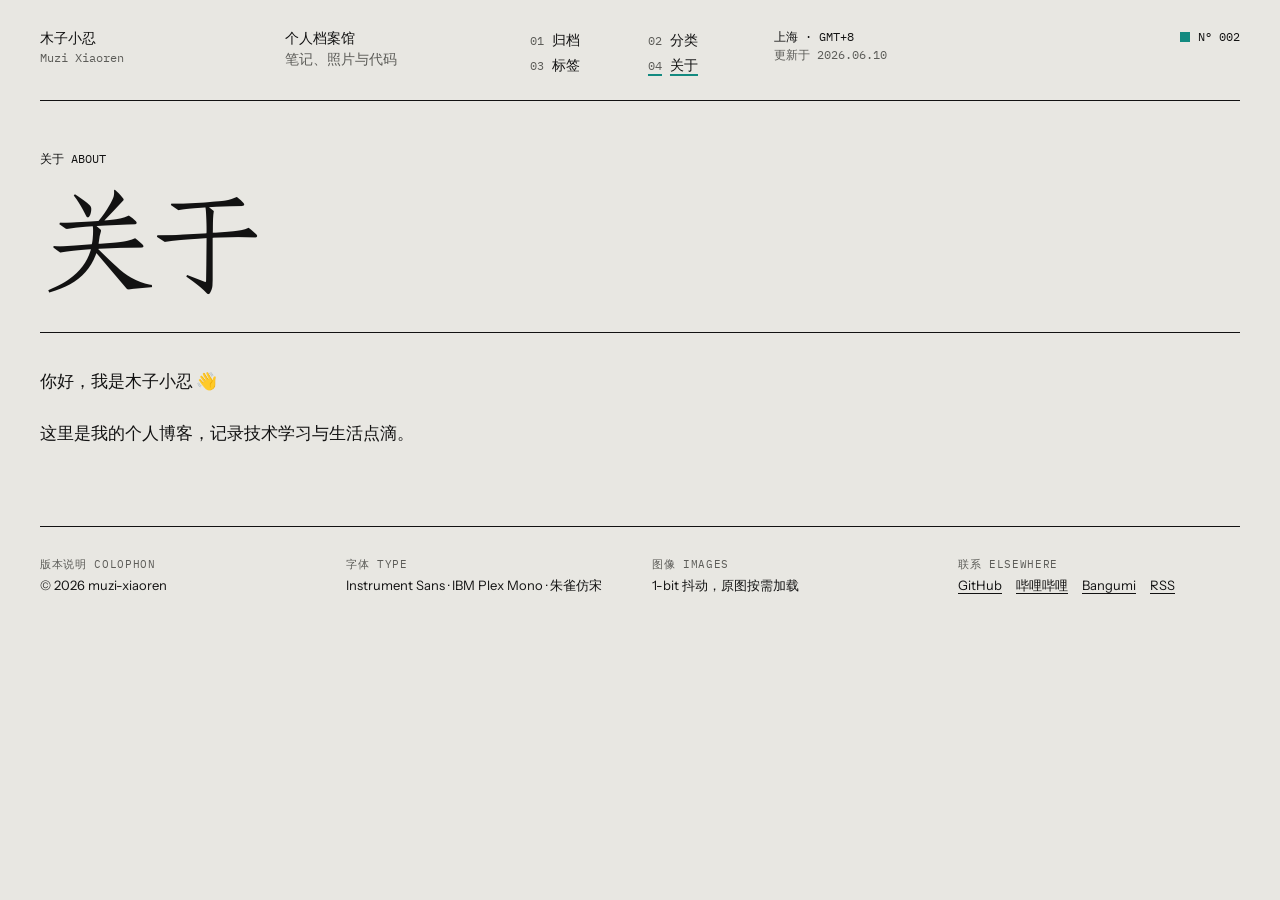
==== commit 929f1539: "Deploy from Blog muzi-xiaoren/Blog@290f707db74d9b4aedc4f6796e7bfdeb15737592" ====
--- a/about/index.html
+++ b/about/index.html
@@ -1,4 +1,4 @@
-<!DOCTYPE html><html lang="zh-CN"><head><meta charset="utf-8"><meta name="viewport" content="width=device-width, initial-scale=1"><title>关于 · 木子小忍的博客</title><meta name="description" content="个人博客 · 技术与生活"><link rel="icon" href="/favicon.svg" type="image/svg+xml"><link rel="canonical" href="https://muzi-xiaoren.github.io/about/"><link rel="stylesheet" href="/_astro/Base.ByHqVQGT.css"><style>.page-head[data-astro-cid-73dgtvns]{border-bottom:1px solid var(--ink);flex-direction:column;gap:18px;padding:48px 0 36px;display:flex}.top[data-astro-cid-73dgtvns]{flex-wrap:wrap;justify-content:space-between;gap:8px 24px;display:flex}.top[data-astro-cid-73dgtvns] a[data-astro-cid-73dgtvns]{text-decoration:underline;text-decoration-color:var(--accent);text-underline-offset:3px}h1[data-astro-cid-73dgtvns]{font-family:var(--display);letter-spacing:-.04em;overflow-wrap:anywhere;margin:0;font-size:clamp(56px,9vw,120px);font-weight:500;line-height:.95}
+<!DOCTYPE html><html lang="zh-CN"><head><meta charset="utf-8"><meta name="viewport" content="width=device-width, initial-scale=1"><title>关于 · 木子小忍的博客</title><meta name="description" content="个人博客 · 技术与生活"><link rel="icon" href="/favicon.svg" type="image/svg+xml"><link rel="alternate" type="application/rss+xml" title="木子小忍的博客" href="/rss.xml"><link rel="canonical" href="https://muzi-xiaoren.github.io/about/"><link rel="sitemap" href="/sitemap-index.xml"><meta property="og:site_name" content="木子小忍的博客"><meta property="og:locale" content="zh_CN"><meta property="og:type" content="website"><meta property="og:title" content="关于"><meta property="og:description" content="个人博客 · 技术与生活"><meta property="og:url" content="https://muzi-xiaoren.github.io/about/"><meta name="twitter:card" content="summary"><link rel="stylesheet" href="/_astro/Base.Bm3KP-OP.css"><style>.page-head[data-astro-cid-73dgtvns]{border-bottom:1px solid var(--ink);flex-direction:column;gap:18px;padding:48px 0 36px;display:flex}.top[data-astro-cid-73dgtvns]{flex-wrap:wrap;justify-content:space-between;gap:8px 24px;display:flex}.top[data-astro-cid-73dgtvns] a[data-astro-cid-73dgtvns]{text-decoration:underline;text-decoration-color:var(--accent);text-underline-offset:3px}h1[data-astro-cid-73dgtvns]{font-family:var(--display);letter-spacing:-.04em;overflow-wrap:anywhere;margin:0;font-size:clamp(56px,9vw,120px);font-weight:400;line-height:.95}
 </style></head><body><div class="page"><header class="site-header" data-astro-cid-nen7h5rs><a class="cell" href="/" data-astro-cid-nen7h5rs><span class="name" data-astro-cid-nen7h5rs>木子小忍</span><span class="mono small mute" data-astro-cid-nen7h5rs>Muzi Xiaoren</span></a><span class="cell" data-astro-cid-nen7h5rs><span data-astro-cid-nen7h5rs>个人档案馆</span><span class="mute" data-astro-cid-nen7h5rs>笔记、照片与代码</span></span><nav class="nav" aria-label="主导航" data-astro-cid-nen7h5rs><a href="/archives/" data-astro-cid-nen7h5rs><span class="mono small mute" data-astro-cid-nen7h5rs>01</span>归档</a><a href="/categories/" data-astro-cid-nen7h5rs><span class="mono small mute" data-astro-cid-nen7h5rs>02</span>分类</a><a href="/tags/" data-astro-cid-nen7h5rs><span class="mono small mute" data-astro-cid-nen7h5rs>03</span>标签</a><a href="/about/" aria-current="page" data-astro-cid-nen7h5rs><span class="mono small mute" data-astro-cid-nen7h5rs>04</span>关于</a></nav><span class="cell mono small" data-astro-cid-nen7h5rs><span data-astro-cid-nen7h5rs>上海 · GMT+8</span><span class="mute" data-astro-cid-nen7h5rs>更新于 2026.06.10</span></span><span class="count mono small" data-astro-cid-nen7h5rs><span class="square" data-astro-cid-nen7h5rs></span>N° 002</span></header><main><section class="page-head" data-astro-cid-73dgtvns><div class="top mono small" data-astro-cid-73dgtvns><span data-astro-cid-73dgtvns>关于 ABOUT</span></div><h1 data-astro-cid-73dgtvns>关于</h1></section><section class="block"><div class="prose"><p>你好，我是木子小忍 👋</p>
 <p>这里是我的个人博客，记录技术学习与生活点滴。</p>
-</div></section></main><footer class="site-footer" data-astro-cid-jo6i4kqk><div data-astro-cid-jo6i4kqk><span class="label" data-astro-cid-jo6i4kqk>版本说明 COLOPHON</span><span data-astro-cid-jo6i4kqk>© 2026 muzi-xiaoren</span></div><div data-astro-cid-jo6i4kqk><span class="label" data-astro-cid-jo6i4kqk>字体 TYPE</span><span data-astro-cid-jo6i4kqk>Instrument Sans · IBM Plex Mono · 朱雀仿宋</span></div><div data-astro-cid-jo6i4kqk><span class="label" data-astro-cid-jo6i4kqk>图像 IMAGES</span><span data-astro-cid-jo6i4kqk>1-bit 抖动，原图按需加载</span></div><div data-astro-cid-jo6i4kqk><span class="label" data-astro-cid-jo6i4kqk>联系 ELSEWHERE</span><span class="links" data-astro-cid-jo6i4kqk><a href="https://github.com/muzi-xiaoren" target="_blank" rel="noopener" data-astro-cid-jo6i4kqk>GitHub</a><a href="https://space.bilibili.com/185513864" target="_blank" rel="noopener" data-astro-cid-jo6i4kqk>哔哩哔哩</a><a href="https://bangumi.tv/user/renyeren" target="_blank" rel="noopener" data-astro-cid-jo6i4kqk>Bangumi</a></span></div></footer></div></body></html>+</div></section></main><footer class="site-footer" data-astro-cid-jo6i4kqk><div data-astro-cid-jo6i4kqk><span class="label" data-astro-cid-jo6i4kqk>版本说明 COLOPHON</span><span data-astro-cid-jo6i4kqk>© 2026 muzi-xiaoren</span></div><div data-astro-cid-jo6i4kqk><span class="label" data-astro-cid-jo6i4kqk>字体 TYPE</span><span data-astro-cid-jo6i4kqk>Instrument Sans · IBM Plex Mono · 朱雀仿宋</span></div><div data-astro-cid-jo6i4kqk><span class="label" data-astro-cid-jo6i4kqk>图像 IMAGES</span><span data-astro-cid-jo6i4kqk>1-bit 抖动，原图按需加载</span></div><div data-astro-cid-jo6i4kqk><span class="label" data-astro-cid-jo6i4kqk>联系 ELSEWHERE</span><span class="links" data-astro-cid-jo6i4kqk><a href="https://github.com/muzi-xiaoren" target="_blank" rel="noopener" data-astro-cid-jo6i4kqk>GitHub</a><a href="https://space.bilibili.com/185513864" target="_blank" rel="noopener" data-astro-cid-jo6i4kqk>哔哩哔哩</a><a href="https://bangumi.tv/user/renyeren" target="_blank" rel="noopener" data-astro-cid-jo6i4kqk>Bangumi</a><a href="/rss.xml" data-astro-cid-jo6i4kqk>RSS</a></span></div></footer></div></body></html>
--- a/_astro/Base.Bm3KP-OP.css
+++ b/_astro/Base.Bm3KP-OP.css
@@ -0,0 +1 @@
+@font-face{font-family:Instrument Sans;font-style:normal;font-display:swap;font-weight:400;src:url(/_astro/instrument-sans-latin-ext-400-normal.Q_nF8v4l.woff2)format("woff2"),url(/_astro/instrument-sans-latin-ext-400-normal.r32jotim.woff)format("woff");unicode-range:U+100-2BA,U+2BD-2C5,U+2C7-2CC,U+2CE-2D7,U+2DD-2FF,U+304,U+308,U+329,U+1D00-1DBF,U+1E00-1E9F,U+1EF2-1EFF,U+2020,U+20A0-20AB,U+20AD-20C0,U+2113,U+2C60-2C7F,U+A720-A7FF}@font-face{font-family:Instrument Sans;font-style:normal;font-display:swap;font-weight:400;src:url(/_astro/instrument-sans-latin-400-normal.DRC__1Mx.woff2)format("woff2"),url(/_astro/instrument-sans-latin-400-normal.D1W7dsQl.woff)format("woff");unicode-range:U+??,U+131,U+152-153,U+2BB-2BC,U+2C6,U+2DA,U+2DC,U+304,U+308,U+329,U+2000-206F,U+20AC,U+2122,U+2191,U+2193,U+2212,U+2215,U+FEFF,U+FFFD}@font-face{font-family:Instrument Sans;font-style:normal;font-display:swap;font-weight:500;src:url(/_astro/instrument-sans-latin-ext-500-normal.CTEe1bJa.woff2)format("woff2"),url(/_astro/instrument-sans-latin-ext-500-normal.CAxz3nsc.woff)format("woff");unicode-range:U+100-2BA,U+2BD-2C5,U+2C7-2CC,U+2CE-2D7,U+2DD-2FF,U+304,U+308,U+329,U+1D00-1DBF,U+1E00-1E9F,U+1EF2-1EFF,U+2020,U+20A0-20AB,U+20AD-20C0,U+2113,U+2C60-2C7F,U+A720-A7FF}@font-face{font-family:Instrument Sans;font-style:normal;font-display:swap;font-weight:500;src:url(/_astro/instrument-sans-latin-500-normal.Dk9ku72i.woff2)format("woff2"),url(/_astro/instrument-sans-latin-500-normal.Z6ESRlEs.woff)format("woff");unicode-range:U+??,U+131,U+152-153,U+2BB-2BC,U+2C6,U+2DA,U+2DC,U+304,U+308,U+329,U+2000-206F,U+20AC,U+2122,U+2191,U+2193,U+2212,U+2215,U+FEFF,U+FFFD}@font-face{font-family:Instrument Sans;font-style:normal;font-display:swap;font-weight:600;src:url(/_astro/instrument-sans-latin-ext-600-normal.BsaQcF38.woff2)format("woff2"),url(/_astro/instrument-sans-latin-ext-600-normal.DMks36a2.woff)format("woff");unicode-range:U+100-2BA,U+2BD-2C5,U+2C7-2CC,U+2CE-2D7,U+2DD-2FF,U+304,U+308,U+329,U+1D00-1DBF,U+1E00-1E9F,U+1EF2-1EFF,U+2020,U+20A0-20AB,U+20AD-20C0,U+2113,U+2C60-2C7F,U+A720-A7FF}@font-face{font-family:Instrument Sans;font-style:normal;font-display:swap;font-weight:600;src:url(/_astro/instrument-sans-latin-600-normal.B7fBEWYG.woff2)format("woff2"),url(/_astro/instrument-sans-latin-600-normal.B9e8oLYv.woff)format("woff");unicode-range:U+??,U+131,U+152-153,U+2BB-2BC,U+2C6,U+2DA,U+2DC,U+304,U+308,U+329,U+2000-206F,U+20AC,U+2122,U+2191,U+2193,U+2212,U+2215,U+FEFF,U+FFFD}@font-face{font-family:IBM Plex Mono;font-style:normal;font-display:swap;font-weight:400;src:url(/_astro/ibm-plex-mono-cyrillic-ext-400-normal.xuaO2J-f.woff2)format("woff2"),url(/_astro/ibm-plex-mono-cyrillic-ext-400-normal.DMdlQ8Kv.woff)format("woff");unicode-range:U+460-52F,U+1C80-1C8A,U+20B4,U+2DE0-2DFF,U+A640-A69F,U+FE2E-FE2F}@font-face{font-family:IBM Plex Mono;font-style:normal;font-display:swap;font-weight:400;src:url(/_astro/ibm-plex-mono-cyrillic-400-normal.BSMlKf0J.woff2)format("woff2"),url(/_astro/ibm-plex-mono-cyrillic-400-normal.CEL4l2ZJ.woff)format("woff");unicode-range:U+301,U+400-45F,U+490-491,U+4B0-4B1,U+2116}@font-face{font-family:IBM Plex Mono;font-style:normal;font-display:swap;font-weight:400;src:url(/_astro/ibm-plex-mono-vietnamese-400-normal.BulugwFq.woff2)format("woff2"),url(/_astro/ibm-plex-mono-vietnamese-400-normal.DDuiU_S-.woff)format("woff");unicode-range:U+102-103,U+110-111,U+128-129,U+168-169,U+1A0-1A1,U+1AF-1B0,U+300-301,U+303-304,U+308-309,U+323,U+329,U+1EA0-1EF9,U+20AB}@font-face{font-family:IBM Plex Mono;font-style:normal;font-display:swap;font-weight:400;src:url(/_astro/ibm-plex-mono-latin-ext-400-normal.BmRBH3aV.woff2)format("woff2"),url(/_astro/ibm-plex-mono-latin-ext-400-normal.D3D2R8hC.woff)format("woff");unicode-range:U+100-2BA,U+2BD-2C5,U+2C7-2CC,U+2CE-2D7,U+2DD-2FF,U+304,U+308,U+329,U+1D00-1DBF,U+1E00-1E9F,U+1EF2-1EFF,U+2020,U+20A0-20AB,U+20AD-20C0,U+2113,U+2C60-2C7F,U+A720-A7FF}@font-face{font-family:IBM Plex Mono;font-style:normal;font-display:swap;font-weight:400;src:url(/_astro/ibm-plex-mono-latin-400-normal.DMJ8VG8y.woff2)format("woff2"),url(/_astro/ibm-plex-mono-latin-400-normal.CvHOgSBP.woff)format("woff");unicode-range:U+??,U+131,U+152-153,U+2BB-2BC,U+2C6,U+2DA,U+2DC,U+304,U+308,U+329,U+2000-206F,U+20AC,U+2122,U+2191,U+2193,U+2212,U+2215,U+FEFF,U+FFFD}@font-face{font-family:IBM Plex Mono;font-style:normal;font-display:swap;font-weight:500;src:url(/_astro/ibm-plex-mono-cyrillic-ext-500-normal.BqneJy0T.woff2)format("woff2"),url(/_astro/ibm-plex-mono-cyrillic-ext-500-normal.BIfNGwUT.woff)format("woff");unicode-range:U+460-52F,U+1C80-1C8A,U+20B4,U+2DE0-2DFF,U+A640-A69F,U+FE2E-FE2F}@font-face{font-family:IBM Plex Mono;font-style:normal;font-display:swap;font-weight:500;src:url(/_astro/ibm-plex-mono-cyrillic-500-normal.Bq9vWWag.woff2)format("woff2"),url(/_astro/ibm-plex-mono-cyrillic-500-normal.Ael50iVv.woff)format("woff");unicode-range:U+301,U+400-45F,U+490-491,U+4B0-4B1,U+2116}@font-face{font-family:IBM Plex Mono;font-style:normal;font-display:swap;font-weight:500;src:url(/_astro/ibm-plex-mono-vietnamese-500-normal.DZ4AoWbu.woff2)format("woff2"),url(/_astro/ibm-plex-mono-vietnamese-500-normal.C8zxqsMH.woff)format("woff");unicode-range:U+102-103,U+110-111,U+128-129,U+168-169,U+1A0-1A1,U+1AF-1B0,U+300-301,U+303-304,U+308-309,U+323,U+329,U+1EA0-1EF9,U+20AB}@font-face{font-family:IBM Plex Mono;font-style:normal;font-display:swap;font-weight:500;src:url(/_astro/ibm-plex-mono-latin-ext-500-normal.CAhNIIs5.woff2)format("woff2"),url(/_astro/ibm-plex-mono-latin-ext-500-normal.CZ70TYgx.woff)format("woff");unicode-range:U+100-2BA,U+2BD-2C5,U+2C7-2CC,U+2CE-2D7,U+2DD-2FF,U+304,U+308,U+329,U+1D00-1DBF,U+1E00-1E9F,U+1EF2-1EFF,U+2020,U+20A0-20AB,U+20AD-20C0,U+2113,U+2C60-2C7F,U+A720-A7FF}@font-face{font-family:IBM Plex Mono;font-style:normal;font-display:swap;font-weight:500;src:url(/_astro/ibm-plex-mono-latin-500-normal.DSY6xOcd.woff2)format("woff2"),url(/_astro/ibm-plex-mono-latin-500-normal.CB9ihrfo.woff)format("woff");unicode-range:U+??,U+131,U+152-153,U+2BB-2BC,U+2C6,U+2DA,U+2DC,U+304,U+308,U+329,U+2000-206F,U+20AC,U+2122,U+2191,U+2193,U+2212,U+2215,U+FEFF,U+FFFD}@font-face{font-family:"Zhuque Fangsong (technical preview)";src:local("Zhuque Fangsong (technical preview)"),url(/_astro/1f18e4808e6cbc127e7110a4d2c50844.DgyPfp9V.woff2)format("woff2");font-style:normal;font-display:swap;font-weight:400;unicode-range:U+9770,U+9778,U+977A,U+977F,U+97A1,U+97A7-97A8,U+97AC,U+988E,U+9899,U+9978-9979,U+9983,U+9A8E,U+9B46,U+9C80,U+9CC0,U+9E2E,U+9E3B,U+9E50,U+9E6E,U+9F41,U+9F49,U+A78B-A78C,U+FB01-FB02,U+FE10-FE14,U+FE31,U+FE33,U+FE35-FE40,U+20CD0,U+25ED7,U+2C27C}@font-face{font-family:"Zhuque Fangsong (technical preview)";src:local("Zhuque Fangsong (technical preview)"),url(/_astro/bdd21437e838c7e0a57ab93dd29c1b60.B9g6Fl5c.woff2)format("woff2");font-style:normal;font-display:swap;font-weight:400;unicode-range:U+7488,U+7498,U+749F-74A0,U+74AA,U+74D8,U+75AD,U+7606,U+76C9,U+770A,U+772C,U+7744,U+778B,U+77AD,U+77F1,U+7947,U+794E,U+797E,U+79FE,U+7AA3,U+7AB8,U+7AD1,U+7B93,U+7CBF,U+7E20,U+7EB4,U+7F7D,U+7F91,U+7FDA,U+8199,U+81DC,U+82BC,U+8300,U+8313,U+849F,U+85E0,U+87A0,U+88AA,U+891F,U+8A1A,U+8C68,U+8D5F,U+8DD0,U+8DF6,U+8E12,U+8E5A,U+8E7D-8E7E,U+90E4,U+90FF,U+92C6,U+94FB,U+951C,U+955A,U+9560,U+9574-9575,U+95FF,U+9607,U+96F1,U+9728}@font-face{font-family:"Zhuque Fangsong (technical preview)";src:local("Zhuque Fangsong (technical preview)"),url(/_astro/e1bbb103c0960267668397bf420674b3.BZVsMFDi.woff2)format("woff2");font-style:normal;font-display:swap;font-weight:400;unicode-range:U+62E4,U+6326,U+636F,U+637D,U+63F3,U+647D,U+6537,U+65F8,U+65FB,U+6609,U+665E,U+677B,U+67C8,U+681F,U+68BF,U+68C1,U+68FB,U+692A,U+696F,U+6996,U+6B38,U+6C9A,U+6CA8,U+6D55,U+6D65,U+6E49,U+6E5C,U+6E72,U+6EC3,U+6EEA-6EEB,U+6F5F,U+6FA5,U+7098,U+70DC,U+7117,U+711C,U+719C,U+71A5,U+71C4,U+7241-7242,U+7264,U+7374,U+738A,U+7395,U+7399,U+73A0-73A1,U+73A5-73A6,U+73AD,U+73E3,U+73F0,U+7407,U+7424,U+742B,U+742F,U+7444}@font-face{font-family:"Zhuque Fangsong (technical preview)";src:local("Zhuque Fangsong (technical preview)"),url(/_astro/37ebccd744ca10a796b2405b27eb2092.BJb5HWrD.woff2)format("woff2");font-style:normal;font-display:swap;font-weight:400;unicode-range:U+2B1B,U+2B24,U+3000,U+3003,U+301C,U+3918,U+39D0,U+39DF,U+3E06,U+4056,U+43DD,U+497D,U+4983,U+4E0F,U+4E42,U+4EB6,U+4FF5-4FF6,U+50F0,U+524B,U+52BC,U+531C,U+53BE,U+53C6,U+543D,U+5463,U+5535,U+5570,U+55D0,U+55DE,U+561A,U+5621,U+5684,U+57B1,U+57F5,U+5809,U+5846,U+592C,U+596D,U+59EE,U+5AAD,U+5ADA,U+5C5B,U+5CE3,U+5D1A,U+5D4E,U+5D56,U+5DC9,U+5F67,U+6053,U+60C7,U+6114,U+612C,U+6283,U+6294,U+62C3}@font-face{font-family:"Zhuque Fangsong (technical preview)";src:local("Zhuque Fangsong (technical preview)"),url(/_astro/899b07ebccbb7c2491f4324fce7d4f5f.fWuFbceJ.woff2)format("woff2");font-style:normal;font-display:swap;font-weight:400;unicode-range:U+2113,U+2122,U+212E,U+2153-2154,U+215B-215E,U+2190-2199,U+2202,U+2205-2206,U+220F,U+2211-2212,U+2215,U+2219-221A,U+221E,U+222B,U+2248,U+2260,U+2264-2265,U+25A0-25A1,U+25B2-25B3,U+25B6-25B7,U+25BC-25BD,U+25C0-25C1,U+25C6-25C7,U+25CA,U+25FC,U+26AB,U+27E8-27E9}@font-face{font-family:"Zhuque Fangsong (technical preview)";src:local("Zhuque Fangsong (technical preview)"),url(/_astro/8f7f4ebd4c74be403f471489c8eb1b32.CQox9e3Z.woff2)format("woff2");font-style:normal;font-display:swap;font-weight:400;unicode-range:U+2012,U+2015,U+201A,U+201E,U+2020-2021,U+2024-2025,U+2030,U+2032-2033,U+2039-203A,U+2044,U+2052,U+2070,U+2074-2079,U+2080-2089,U+20A3-20A4,U+20AB-20AC,U+20AE,U+20B4,U+20B8-20BA,U+20BC}@font-face{font-family:"Zhuque Fangsong (technical preview)";src:local("Zhuque Fangsong (technical preview)"),url(/_astro/428d7f2c6f325347c1375864ede43898.KgDc2TS1.woff2)format("woff2");font-style:normal;font-display:swap;font-weight:400;unicode-range:U+1EE1,U+2007-200B,U+2010}@font-face{font-family:"Zhuque Fangsong (technical preview)";src:local("Zhuque Fangsong (technical preview)"),url(/_astro/6d8ef15a72f15ae549345894bffa56ba.DIkaCUvp.woff2)format("woff2");font-style:normal;font-display:swap;font-weight:400;unicode-range:U+1E9E}@font-face{font-family:"Zhuque Fangsong (technical preview)";src:local("Zhuque Fangsong (technical preview)"),url(/_astro/b01535a850b3b74502bbe794c367c44d.Dr3hTYNd.woff2)format("woff2");font-style:normal;font-display:swap;font-weight:400;unicode-range:U+FF02-FF03,U+FF05-FF07,U+FF0A,U+FF20,U+FF3C}@font-face{font-family:"Zhuque Fangsong (technical preview)";src:local("Zhuque Fangsong (technical preview)"),url(/_astro/18865ccf07089f195face1deda3af6da.Cs9soYVr.woff2)format("woff2");font-style:normal;font-display:swap;font-weight:400;unicode-range:U+30DE-30FA,U+30FC-30FD}@font-face{font-family:"Zhuque Fangsong (technical preview)";src:local("Zhuque Fangsong (technical preview)"),url(/_astro/ef8a69b9bd9346f15a4cfe158db5619b.Deo8w1LJ.woff2)format("woff2");font-style:normal;font-display:swap;font-weight:400;unicode-range:U+30A4-30DD}@font-face{font-family:"Zhuque Fangsong (technical preview)";src:local("Zhuque Fangsong (technical preview)"),url(/_astro/32d764aac3a5c0b4dda80e3cdaded2d2.BhamvS6T.woff2)format("woff2");font-style:normal;font-display:swap;font-weight:400;unicode-range:U+3069-3094,U+3099-309A,U+309D-309E,U+30A1-30A3}@font-face{font-family:"Zhuque Fangsong (technical preview)";src:local("Zhuque Fangsong (technical preview)"),url(/_astro/e48762f4d8b1423588aa691be2fb5ff0.B_5d4mAG.woff2)format("woff2");font-style:normal;font-display:swap;font-weight:400;unicode-range:U+3041-3068}@font-face{font-family:"Zhuque Fangsong (technical preview)";src:local("Zhuque Fangsong (technical preview)"),url(/_astro/5ed7dffd2111f7af54d962add387c9d0.CpeAjhcf.woff2)format("woff2");font-style:normal;font-display:swap;font-weight:400;unicode-range:U+50B3,U+5F37,U+66F8,U+73FE,U+7D00,U+7F85,U+8F15,U+925B,U+9326,U+98A8,U+98E2,U+9913,U+9B31}@font-face{font-family:"Zhuque Fangsong (technical preview)";src:local("Zhuque Fangsong (technical preview)"),url(/_astro/718d4b7f4830e7396ad8c19ab8ae665e.i3kfEF6L.woff2)format("woff2");font-style:normal;font-display:swap;font-weight:400;unicode-range:U+4EC2,U+5155,U+5216,U+522D,U+5281,U+5293,U+5523,U+553C,U+5588,U+55B5,U+570A,U+5786,U+5819,U+58BC,U+5B65,U+5C66,U+5C88,U+5E3B,U+614A,U+615D,U+6343,U+63BE,U+6420,U+6434,U+6484,U+6499,U+6509,U+652E,U+67D9,U+67DD,U+6833,U+6920,U+6A8E,U+6AA0,U+6B43,U+6BEA,U+6CD0,U+6D5E,U+6F2D,U+717A,U+71E0,U+721D,U+728B,U+72C1,U+72E8,U+73E7,U+746D,U+754E,U+7603,U+770D,U+77A2,U+7857,U+786D,U+78F2,U+7946,U+7BA2,U+7CD7,U+7F32,U+8022,U+8028-8029,U+80C2,U+80D9,U+80EC,U+833C,U+836E,U+84CD,U+84D0,U+857A,U+85B7,U+871E,U+8723,U+8729,U+8753,U+877E,U+878B,U+88D2,U+8966,U+89EB,U+8C2E,U+8C8A,U+8C98,U+8D33,U+8D47,U+8D55,U+8E2C,U+8E9C,U+8E9E,U+8FEE,U+951E,U+9603,U+97AB,U+9A98,U+9A9F,U+9B0F,U+9B48,U+9E32,U+9E5B,U+9E88}@font-face{font-family:"Zhuque Fangsong (technical preview)";src:local("Zhuque Fangsong (technical preview)"),url(/_astro/425ff22da8e054a7400b8b5c34a35625.DoMBAcZU.woff2)format("woff2");font-style:normal;font-display:swap;font-weight:400;unicode-range:U+4F91,U+4F94,U+4FC5,U+507E,U+50ED,U+525E,U+5326,U+5423,U+54B4,U+54D5,U+54D9,U+55C9,U+5686,U+574C,U+57A4,U+57F4,U+580B,U+5A08,U+5AB5,U+5B16,U+5BE4,U+5C1C,U+5E5E,U+5EE8,U+5F82,U+5FED,U+609B,U+609D,U+60DD,U+6225,U+6243,U+640B,U+6445,U+656B,U+6603,U+674C,U+67A8,U+680A,U+6864,U+69D4,U+6C2A,U+6C46,U+6C5C,U+6D0E,U+6E2B,U+6EB2,U+6EB7,U+6F89,U+706C,U+70B1,U+70C0,U+7113,U+71D4,U+72F3,U+7303,U+7321,U+7339,U+736C,U+74A9,U+750D,U+760A,U+761B,U+7643,U+764D,U+7707,U+7735,U+7747,U+7839,U+784E,U+7953,U+798A,U+7A03,U+7BE5,U+7C40,U+7EC1,U+7F12,U+7F33,U+7F68,U+8025,U+80E8,U+8204,U+823B,U+824B,U+827D,U+827F,U+82C8,U+8347,U+837D,U+839B,U+83A9,U+83F9,U+84B9,U+85A8,U+867C,U+867F,U+86B0,U+86D8,U+86F2,U+8770,U+8788,U+87AC-87AD,U+87B5,U+87BD,U+8844,U+8930,U+895E,U+89CF,U+8BD4,U+8C02,U+8C85,U+8DD6,U+8E40,U+8F82,U+8FD5,U+90B6,U+90DB,U+9164,U+91A2,U+943E,U+94EB,U+9514,U+9529,U+9538,U+9561,U+9569,U+95FC,U+960D,U+966C,U+96B3,U+9792,U+97B2,U+98A1,U+9969,U+9987,U+9A80,U+9A92,U+9A96,U+9AD1,U+9B43,U+9CB4,U+9CBC-9CBD,U+9CD0,U+9CD4,U+9E31,U+9E38,U+9EE5,U+9EEA,U+9EFB-9EFC,U+9FA0}@font-face{font-family:"Zhuque Fangsong (technical preview)";src:local("Zhuque Fangsong (technical preview)"),url(/_astro/5c7990ce56a38bd763276b5f73a2e742.BNkAUFpT.woff2)format("woff2");font-style:normal;font-display:swap;font-weight:400;unicode-range:U+4F1B,U+4F7E,U+50D6,U+52D6,U+536E,U+54A9,U+54DA,U+55BE,U+55CD,U+564D,U+572C,U+572F,U+576B,U+57D8,U+57F8,U+57FD,U+5844,U+59D2,U+5AE0,U+5B37,U+5B5B,U+5D6B,U+5F11,U+5F58,U+5FE4,U+602B,U+6106,U+63F8,U+641B,U+64E4,U+6634,U+66DB,U+676A,U+67B5,U+681D,U+6883,U+69B1,U+69E0,U+6A18,U+6B9B,U+6D33,U+6EBB,U+6ED7,U+6F36,U+6F72,U+6F8C,U+7173,U+7178,U+7228,U+728F,U+72EF,U+7331,U+7481,U+74E0,U+7540,U+755B,U+75E6,U+7635,U+763C,U+76CD,U+7704,U+7743,U+7780,U+7847,U+7962,U+7A02,U+7AB3,U+7B0A,U+7B4C,U+7B6E,U+7BFC,U+7C16,U+7C9E,U+7E3B,U+7EA1,U+7EF2,U+7F02,U+7F07,U+7F0C,U+7F23,U+7F2F,U+7FBC,U+8016,U+8020,U+812C,U+8182,U+825F,U+8268,U+8284,U+8291,U+829F,U+8311,U+831A,U+840F,U+84B4,U+855E,U+85A4,U+86C4,U+86DE,U+86F1,U+87DB,U+880A,U+887F,U+88F0,U+890A,U+892B,U+89CB,U+89EF,U+8A48,U+8BDC,U+8C33,U+8C94,U+8DB1,U+8DCF,U+8DE3,U+8E90,U+8F7E,U+8FD3,U+90BE,U+9161,U+91AF,U+936A,U+948B,U+956A,U+956C,U+9654,U+9688,U+972A,U+9730,U+97B4,U+98E7,U+9967,U+996B,U+9AA3,U+9ABA,U+9AED,U+9AF9,U+9B08,U+9C8E,U+9C94,U+9C9A,U+9E2B,U+9E36,U+9E4B,U+9E55,U+9E69,U+9EBD,U+9EE2,U+9F0D,U+9F2C,U+9F51}@font-face{font-family:"Zhuque Fangsong (technical preview)";src:local("Zhuque Fangsong (technical preview)"),url(/_astro/aeaf8ad861b1c0a238fbb6a062a51743.t1dw3i62.woff2)format("woff2");font-style:normal;font-display:swap;font-weight:400;unicode-range:U+4E69,U+50A7,U+5233,U+523F,U+52A2,U+5363,U+5432,U+5476,U+54CF,U+5537,U+5575,U+5581,U+55CC,U+561E,U+56DF,U+5709,U+580D,U+5881,U+5941,U+59B2,U+5AAA,U+5C25,U+5D24,U+5D74,U+5E42,U+5E8B,U+5FAD,U+6003,U+601B,U+603C,U+6092,U+6100,U+6126,U+6206,U+62CA,U+63B4,U+6426,U+646D,U+65C4,U+6661,U+6715,U+6861,U+68F9,U+69CA,U+69ED,U+69F2,U+69FF,U+6C05,U+6C0D,U+6CD6,U+6CF7,U+6CFA,U+6DAB,U+6E54,U+6FB6,U+709D,U+7256,U+72F7,U+73E5,U+74BA,U+750F,U+754B,U+75AC,U+76A4,U+76B2,U+775A,U+77BD,U+781F,U+78A1,U+7905,U+79B3,U+7B2E,U+7B3E,U+7B85,U+7B9C,U+7BCC,U+7BEA,U+7C0B,U+7C74,U+7CC1,U+7CE8,U+7EA5,U+7EE0,U+7F21,U+7F27,U+7F74,U+7F7E,U+7FB0,U+8031,U+8071,U+80EA,U+8114,U+8160,U+81A6,U+8234,U+82FB,U+836C,U+8411,U+841C,U+848C,U+84BD,U+8627,U+8629,U+866E,U+872E,U+8731,U+877B,U+877D,U+87EA,U+8813,U+8816,U+88CE,U+88E5,U+897B,U+89DA,U+89F3,U+8BFC,U+8C35,U+8D4D,U+8DBA,U+8E3A,U+9179,U+94AB,U+94D7,U+9515,U+96E0,U+9883,U+989F,U+990D,U+9993,U+9AC0,U+9AE1,U+9AEB,U+9B51,U+9C86,U+9C8B,U+9CA0-9CA1,U+9CA3,U+9CE2,U+9E37,U+9E39,U+9E41,U+9E48,U+9E6A,U+9E87,U+9EE9,U+9F19,U+9F80,U+9F85}@font-face{font-family:"Zhuque Fangsong (technical preview)";src:local("Zhuque Fangsong (technical preview)"),url(/_astro/773aeb590a4d068f90ca2ce0af3d7a1d.j6EB05pF.woff2)format("woff2");font-style:normal;font-display:swap;font-weight:400;unicode-range:U+5240,U+5261,U+52AC,U+5452,U+5456,U+5472,U+5478,U+553F,U+55FE,U+5601,U+572E,U+57D2,U+57EF,U+581E,U+5924,U+5981,U+5997,U+59A3,U+5AB8,U+5B34,U+5D5D,U+5DEF,U+5E11,U+5E91,U+5F40,U+600D,U+6019,U+605A,U+60AB,U+6217,U+623D,U+6369,U+65D2,U+6753,U+67A7,U+6855,U+696E,U+6A7C,U+6B82,U+6BF3,U+6BF9,U+6C19-6C1A,U+6CA9,U+6F74,U+7085,U+7198,U+71B5,U+725D,U+727E,U+72FA,U+7322,U+738E,U+755A,U+7594,U+75B3,U+760C,U+7630,U+763F,U+7726,U+77EC,U+7817,U+78D9,U+7B2A,U+7B62,U+7C9C-7C9D,U+7E47,U+7E9B,U+7EE8,U+7EF1,U+7F01,U+7F11,U+7F17,U+7F36,U+7FEE,U+802A,U+80AB,U+80CD,U+8112,U+8169,U+82D8,U+82E1,U+83C0,U+83D4,U+83DF,U+8401,U+8451,U+845A,U+8476,U+8478,U+84BA,U+84E0,U+851F,U+8548,U+8556,U+8585,U+868D,U+86E9,U+86F4,U+86F8,U+8765,U+8785,U+87AB,U+87EE,U+8832,U+8872,U+88B7,U+88E2,U+8BD3,U+8BD6,U+8BF9,U+8C16,U+8C73,U+8D5C,U+8DDE,U+8F6D,U+8F94,U+8FE8,U+9011,U+915E,U+9185,U+918C,U+94D1,U+94F3,U+951D,U+9558,U+9567,U+96CE,U+96E9,U+9785,U+9878,U+987C,U+98D1,U+9954,U+9A93,U+9AC1,U+9ACC,U+9B1F,U+9B49,U+9B4D,U+9CA7,U+9CAE,U+9CCE,U+9CD3,U+9E46,U+9F22,U+9F2F,U+9F39}@font-face{font-family:"Zhuque Fangsong (technical preview)";src:local("Zhuque Fangsong (technical preview)"),url(/_astro/ba50b26cc9a4ecb7308c9e3133f18b0c.BFgUxbA6.woff2)format("woff2");font-style:normal;font-display:swap;font-weight:400;unicode-range:U+4F65,U+4F89,U+5454,U+54BB,U+54C2,U+54D3,U+54DE,U+55E5,U+560C,U+566B,U+5793,U+57E4,U+593C,U+59AB,U+5AD4,U+5AD8,U+5AF1,U+5B53,U+5BA5,U+5C59,U+5C63,U+5D5B,U+5E0F,U+5E14,U+5FBC,U+6004,U+60AD,U+610E,U+634C,U+64BA,U+65F0,U+67E2,U+67F0,U+680C,U+686B,U+6989,U+6A17,U+6B81,U+6B84,U+6C06-6C07,U+6D07,U+6D27,U+6D2B,U+6D91,U+6E6B,U+6E8F,U+6FDE,U+70BB,U+723B,U+726E,U+72B0,U+72CE,U+72F2,U+7301,U+731E,U+737E,U+748E,U+7654,U+7765,U+7768,U+781C,U+78D4,U+7913,U+7957,U+79D5,U+79EB,U+7A70,U+7B25,U+7B38,U+7B47,U+7B72,U+7BA7,U+7DAE,U+7EE1,U+7EFE,U+7F26,U+7F31,U+801C,U+8043,U+809F,U+80D7,U+8118,U+8188,U+82C1,U+82E4,U+82F4,U+8306,U+835C,U+839C,U+83BC,U+846D,U+867A,U+868B,U+8734,U+87CA,U+886E,U+887E,U+88A2,U+88C9,U+8BB5,U+8BF3,U+8C04,U+8C17,U+8C1D,U+8C25,U+8C36,U+8C55,U+8C78,U+8D67,U+8D91,U+8DEC,U+8E14,U+8E41,U+8F8E,U+900B,U+90CF,U+9162,U+9190,U+92C8,U+948C,U+94C8,U+94CA,U+94DF,U+94E9-94EA,U+94F7,U+94FC,U+954F,U+9554,U+9566,U+9572,U+95F1,U+960F,U+97AF,U+988F,U+98D5,U+992E,U+9955,U+9AB0,U+9B32,U+9C9E,U+9CA5,U+9CA9,U+9CB1,U+9E47,U+9EE7,U+9F87}@font-face{font-family:"Zhuque Fangsong (technical preview)";src:local("Zhuque Fangsong (technical preview)"),url(/_astro/6669a365a3e3a7ef446ea050a8888009.DQRsZaN1.woff2)format("woff2");font-style:normal;font-display:swap;font-weight:400;unicode-range:U+4E5C,U+4EDF,U+4F5E,U+4F76,U+4FAA,U+4FE6,U+5028,U+5048,U+50EE,U+520E,U+53C1,U+5443,U+54DD,U+5577,U+5591,U+55F3,U+562C,U+56AF,U+5769,U+577C,U+578C,U+57DA,U+5889,U+5CA3,U+5D26,U+5EDB,U+5F01,U+5FDD,U+6029,U+6041,U+60B1,U+629F,U+6332,U+63BC,U+65AB,U+65C3,U+65C6,U+6600,U+668C,U+669D,U+66BE,U+66F7,U+6800,U+6874,U+68FC,U+690B,U+691F,U+6978,U+69A7,U+6A3E,U+6A50,U+6A5B,U+6B24,U+6C10,U+6C54,U+6EBD,U+7292,U+72B8,U+72D2,U+7360,U+73A2,U+74FF,U+75A0,U+7633,U+779F,U+7AA8,U+7B04,U+7BA6,U+7C1F,U+7CCD,U+7ED4,U+7ED7,U+7EFB,U+7F35,U+7F5F,U+7FAF,U+7FD5,U+8027,U+80BC,U+815A,U+8167,U+81CA,U+81CC,U+8244,U+82A1,U+82A9,U+82AB,U+8351,U+8368,U+83B3,U+83B8,U+83D8,U+83F0,U+8497,U+858F,U+85FF,U+867B,U+86A8-86A9,U+870A,U+877C,U+8888,U+88DF,U+8921,U+8BEE,U+8C20,U+8C2F,U+8D3D,U+8D59,U+8DBF,U+8DF8,U+8E05,U+9021,U+9044,U+9062,U+908B,U+90B4,U+90EB,U+9146,U+918D,U+91AA,U+933E,U+93CA,U+94B2,U+94D9,U+951B,U+955E,U+956B,U+95E9,U+960B,U+9612,U+9617,U+989A,U+9A78,U+9A7D,U+9AA0,U+9AA2,U+9AC2,U+9B23,U+9C82,U+9C90,U+9CC3,U+9CCA,U+9E28,U+9E6C,U+9EFE,U+9F0B}@font-face{font-family:"Zhuque Fangsong (technical preview)";src:local("Zhuque Fangsong (technical preview)"),url(/_astro/c36f744c227a3cd7352f23bf16fd23e1.4YSJ0zQv.woff2)format("woff2");font-style:normal;font-display:swap;font-weight:400;unicode-range:U+4F25,U+4F7B,U+5250,U+535F,U+538D,U+54A6,U+54D4,U+5533,U+5541,U+5550,U+5556,U+55DD,U+55F5,U+5627,U+5657-5658,U+5664,U+567B,U+56D4,U+59A4,U+5A62,U+5AEB,U+5C3B,U+5CAC,U+5D9D,U+5DB7,U+5F2D,U+5FB5,U+5FF8,U+6079,U+6222,U+623E,U+638A,U+63E0,U+6485,U+64B8,U+64E2,U+66E9,U+67C1,U+67D2,U+67FD,U+6877,U+6924,U+69C1,U+6A97,U+6B87,U+6B8D,U+6BAA,U+6C18,U+6CEB,U+6CEE,U+6D04,U+6D4D,U+6DE0,U+6EB1,U+7110,U+7168,U+71F9,U+7230,U+728D,U+73B3,U+73D0,U+7511,U+75A5,U+75C8,U+75E7,U+7610,U+7619,U+772D,U+7856,U+7AE6,U+7B0F,U+7BAA,U+7BAC,U+7F1F,U+7F45,U+7FBF,U+7FE5,U+8052,U+80DB,U+80DD,U+80FC,U+8132,U+816D,U+81EC,U+8210,U+82CC,U+8315,U+8378,U+83AA,U+83B4,U+83EA,U+84C1,U+8538,U+859C,U+85AE,U+86B4,U+86CF,U+8722,U+876E,U+87E5,U+8919,U+8BA7,U+8BCC,U+8BDF,U+8BE8,U+8C30,U+8D36,U+8DB5,U+8E1F,U+8E2F,U+8E70,U+8F78,U+8F8B,U+8F8F,U+8F9A,U+90BA,U+90C4,U+90FE,U+917D,U+9487,U+948D,U+94BD,U+94CD,U+94EF,U+9507,U+954A,U+9604,U+9615,U+96D2,U+9708,U+989B,U+989E,U+98A7,U+9A88,U+9AB6,U+9B3B,U+9B47,U+9C9B,U+9CD9,U+9E2C,U+9E5A,U+9E5E,U+9ECD,U+9F8A,U+9F8C}@font-face{font-family:"Zhuque Fangsong (technical preview)";src:local("Zhuque Fangsong (technical preview)"),url(/_astro/2c7a465097f81dde64381c541fa3b16e.M6jubxRN.woff2)format("woff2");font-style:normal;font-display:swap;font-weight:400;unicode-range:U+4E93,U+4EC4,U+4EF5,U+4F27,U+4FE3,U+5080,U+5121,U+51EB,U+5208,U+52F0,U+53F5,U+5453,U+5466,U+54BF,U+54D0,U+5549,U+556D,U+558F,U+55F2,U+571C,U+5739,U+5807,U+58C5,U+59AF,U+59D8,U+5A09,U+5A0C,U+5A4A,U+5A67,U+5AD2,U+5B6C,U+5C50,U+5CA2,U+5D03,U+5D6C,U+5EA0,U+5EBE,U+5FEA,U+6042,U+6120,U+6175,U+6221,U+6339,U+643D,U+659B,U+6677,U+679E,U+67B3,U+6832,U+68F0,U+6934,U+6966,U+69CE,U+6A3D,U+6A84,U+6AA9,U+6BD6,U+6C16,U+6CD4,U+6DA0,U+6E0C,U+6E86,U+6ECF,U+6F4B,U+7080,U+70B7,U+70CA,U+72D9,U+7352,U+7441,U+74D2,U+75E8,U+7622,U+765E,U+76B4,U+7812,U+784C,U+7850,U+789B,U+78F4,U+7A51,U+7B15,U+7B1E,U+7B24,U+7B5A,U+7BB8,U+7BC1,U+7BD9,U+7EE6,U+7EFA,U+7F1B,U+7F22,U+7F71,U+7FA7,U+7FF3,U+8084,U+80B1,U+80F4,U+81BB,U+8202,U+828A,U+828E,U+82E3,U+8369,U+83A8,U+83E1,U+84FC,U+853B,U+86C9,U+8725,U+879F,U+87B3,U+887D,U+88FE,U+8A8A,U+8BA6,U+8C00,U+8C07,U+8C14,U+8C47,U+8D30,U+8DD7,U+8E69,U+8E85,U+8F87,U+9143,U+91BA,U+948F,U+94D2,U+9531,U+95F3,U+9609-960A,U+9765,U+97EA,U+9880,U+996C,U+9991,U+9AFB,U+9C87,U+9CB5,U+9CC7,U+9E42,U+9E58,U+9F88}@font-face{font-family:"Zhuque Fangsong (technical preview)";src:local("Zhuque Fangsong (technical preview)"),url(/_astro/2561cdac13cef8385560f4031cd84543.D5dwwcLz.woff2)format("woff2");font-style:normal;font-display:swap;font-weight:400;unicode-range:U+4FA9,U+502C,U+51C7,U+51FC,U+523D,U+5241,U+530F,U+5464,U+549D,U+54A3,U+5527,U+555C,U+5576,U+55B1,U+55EB,U+5624,U+564C,U+5671,U+5685,U+568F,U+56E1,U+57A1,U+5942,U+5C7A,U+5C98,U+5DF3,U+5E19,U+5EB9,U+5EEA,U+5FFE,U+606B,U+6215,U+622C,U+6266,U+62BB,U+6308,U+6387,U+63B8,U+63C6,U+6441,U+6555,U+6775,U+678B,U+6840,U+68C2,U+6910,U+6A2F,U+6B92-6B93,U+6BC2,U+6BFD,U+6C29,U+6C86,U+6CC5,U+6D0C,U+6D60,U+6DDD,U+6ED3,U+6EDF,U+6FB9,U+6FD1,U+7023,U+712F,U+7145,U+7284,U+732C,U+73C8,U+73D9,U+7457,U+7596,U+759D,U+75A3,U+75D8,U+75E3-75E4,U+75FF,U+7688,U+76E5,U+7818,U+7887,U+789A,U+78B2,U+7CCC,U+7EA8,U+7EC0,U+8012,U+8093,U+80E4,U+80EF,U+82A8,U+8331,U+8366,U+8473,U+84A1,U+84CA,U+84D1,U+857B,U+85D3,U+8605,U+8662,U+86B1,U+86D4,U+86ED,U+86F3,U+8748,U+874C,U+8763,U+89C7,U+89DE,U+89E5,U+8C21,U+8C49,U+8C7A,U+8E59,U+8F6B,U+8F73,U+9026,U+902F,U+9099,U+909B,U+90C7,U+914A,U+91AE,U+94AF,U+94BA,U+94BF,U+94CC,U+94F0,U+9697,U+975B,U+977C,U+98A2,U+998A,U+9994-9995,U+9A9B,U+9AB7,U+9AC5,U+9C91,U+9CCF,U+9CD5,U+9E29,U+9EDC,U+9F89}@font-face{font-family:"Zhuque Fangsong (technical preview)";src:local("Zhuque Fangsong (technical preview)"),url(/_astro/2fd997a87f22fbd53f624f66a1c8ccfa.BerpARPM.woff2)format("woff2");font-style:normal;font-display:swap;font-weight:400;unicode-range:U+4EDE,U+4EE1,U+4FFE,U+5025,U+506C,U+50A5,U+525C,U+539D,U+53FC,U+54E7,U+5514,U+556E,U+557E,U+5599,U+55B9,U+55D4,U+5623,U+5654,U+57A7,U+57D9,U+584D,U+58EC,U+59DD,U+5A32,U+5A55,U+5A75,U+5B71,U+5B73,U+5D06,U+5D6F,U+5DFD,U+5E5B,U+5FD2,U+600F,U+62BF,U+634B,U+636D,U+63B3,U+63C4,U+63F6,U+661D,U+6657,U+66A7,U+6849,U+6867,U+6901,U+699B,U+6A28,U+6A79,U+6B46,U+6C21,U+6C24,U+6C32,U+6C4A,U+6CA3,U+6D39,U+6D63,U+6D6F,U+6FEF,U+71E7,U+72CD,U+72F0,U+7325,U+7350,U+7391,U+741A,U+757F,U+7583,U+75B4,U+75F1,U+7751,U+789C,U+7A17,U+7B08,U+7B33,U+7BE6,U+7C2A,U+7EA3,U+7EB0,U+8171,U+821B,U+826E,U+8297,U+82BE,U+82EB,U+830C,U+8314,U+83C5,U+83D6,U+83FD,U+843C,U+8564,U+8572,U+85C1,U+86A3,U+86AA,U+86C6,U+8708-8709,U+870D,U+8869,U+89D0,U+8A3E,U+8B07,U+8BC2,U+8BF0,U+8C2A,U+8C62,U+8C89,U+8D49,U+8D6D,U+8D94,U+8DF9,U+8E2E,U+8E3D,U+8E47,U+8E51,U+8E7F,U+9005,U+9016,U+907D,U+9082,U+9088,U+90B0,U+9495,U+94A3-94A4,U+94B9,U+94CB,U+94E1,U+9509,U+9512,U+9552-9553,U+955D,U+96BC,U+9CB3,U+9CB7,U+9E57,U+9E82,U+9EDF-9EE0,U+9F83}@font-face{font-family:"Zhuque Fangsong (technical preview)";src:local("Zhuque Fangsong (technical preview)"),url(/_astro/270cc6c6da5bcd4c6d3c13b8d5cc39f4.kXkJkI4n.woff2)format("woff2");font-style:normal;font-display:swap;font-weight:400;unicode-range:U+4EEB,U+4F5D,U+4FDA,U+50F3,U+5106,U+520D,U+52AD,U+530D,U+5310,U+53A9,U+53DF,U+5421,U+544B,U+5477,U+551B,U+5530,U+5555,U+55C4,U+55D1,U+55DF,U+55E4,U+55EA,U+55EC,U+562D,U+56EB,U+56F5,U+56F9,U+576D,U+57D5,U+57DD,U+5880,U+59BE,U+5ABE,U+5B51,U+5BEE,U+5CBF,U+5CD2,U+5CE4,U+5E96,U+607B,U+61D1,U+626A,U+63D6,U+63FF,U+6421,U+64C0,U+66DC,U+67A5,U+6841,U+6A47,U+6C94,U+6D94,U+705E,U+7116,U+726F,U+72DE,U+75B1,U+75B8,U+75C2,U+766F,U+7699,U+7719,U+777E,U+7889,U+795C,U+7A88,U+7BD1,U+7CB2,U+7DA6,U+7EBE,U+7EEB,U+7EEF,U+7F25,U+7F2C,U+7F58,U+7FB8,U+8037,U+8153,U+8191,U+8214,U+8222,U+82DC,U+8334,U+835A,U+8418,U+84FF,U+8616,U+866C,U+8693,U+86A7,U+86AC,U+86AF,U+86B6,U+86CA,U+86D0,U+8759,U+8760,U+87AF,U+87C6,U+87D1,U+88C6,U+89CA,U+89CE,U+8BA3,U+8BAA-8BAB,U+8BDB,U+8BE4,U+8D84,U+8DB8,U+8DC6,U+8E4B,U+9051,U+90D3,U+9150,U+9497,U+94E0,U+951F,U+9534,U+9557,U+9562,U+965F,U+96B0,U+9791,U+9889,U+9894,U+9990,U+9A9C,U+9AA7,U+9AEF,U+9C88,U+9CA2,U+9CB2,U+9CC5,U+9CDC,U+9E22,U+9E2A,U+9E67,U+9E6B,U+9E73,U+9EB8,U+9F9B}@font-face{font-family:"Zhuque Fangsong (technical preview)";src:local("Zhuque Fangsong (technical preview)"),url(/_astro/1db38dd49376bd61c16c2680b02bdc09.D9XK0sQD.woff2)format("woff2");font-style:normal;font-display:swap;font-weight:400;unicode-range:U+4EE8,U+4F22,U+4F43,U+4F57,U+502D,U+507B,U+5482,U+54A7,U+54CC,U+5544,U+5594,U+55E8,U+55EF,U+564E,U+5704,U+57AD,U+5914,U+5958,U+599E,U+59AA,U+5A06,U+5AE1,U+5B40,U+5CC4,U+5CCB,U+603F,U+6078,U+607D,U+608C,U+609A,U+60FA,U+61FF,U+621B,U+622E,U+63AE,U+63CD,U+6410,U+6414,U+6448,U+64D8,U+6748,U+6772,U+680E,U+6954,U+69AB,U+6CA4,U+6D2E,U+6E4E,U+6E98,U+7094,U+70E9,U+723F,U+73C9,U+74E4,U+753E,U+7548,U+75BD,U+75CD,U+7618,U+76C5,U+76F1,U+7708,U+7791,U+77B3,U+7823,U+7827,U+7893,U+79E3,U+7A14,U+7A95,U+7AA0,U+7B90,U+7BFE,U+7EC2,U+7F03-7F04,U+7F08,U+7F61,U+8174,U+828D,U+82C4,U+82D5,U+82F7,U+832D,U+840B,U+8438,U+852B,U+869D,U+86F0,U+87A8,U+87E0,U+8839,U+8913,U+891B,U+8934,U+8941,U+8A07,U+8BC5,U+8C11,U+8C15,U+8C32,U+8DC4,U+8DCE,U+8DDB,U+8DFA,U+8E09,U+8E1D,U+8E39,U+8E42,U+8E49,U+8E8F,U+8F71-8F72,U+9004,U+9036,U+9097,U+90DC,U+90E2,U+90E6,U+90EF,U+9104,U+919A,U+91B4,U+938F,U+950F,U+9563,U+9573,U+9606,U+972D,U+97EB,U+988C,U+98A6,U+9974,U+9977,U+997D,U+9A90,U+9A9D,U+9CCD,U+9CDF,U+9E20,U+9F3E}@font-face{font-family:"Zhuque Fangsong (technical preview)";src:local("Zhuque Fangsong (technical preview)"),url(/_astro/2840f415de0029a900f423a6c337ab9b.D0Re7iII.woff2)format("woff2");font-style:normal;font-display:swap;font-weight:400;unicode-range:U+4EB5,U+4F09,U+4F6F,U+4FCE,U+4FEA,U+4FF3,U+4FF8,U+500C,U+500F,U+504E,U+5088,U+5345,U+53FB,U+549B,U+550F,U+558B,U+559F,U+55D6,U+565C,U+57A9,U+57ED,U+5A40,U+5AE6,U+5B6A,U+5B93,U+5D2E,U+5D47,U+5D4B,U+5D99,U+5E54,U+5E61,U+6002,U+6014,U+607F,U+60F4,U+62C8,U+631B,U+631E,U+6635,U+6710,U+67AD,U+67B0,U+67B7,U+695D,U+6C68,U+6C8F,U+6D35,U+6D9E,U+6DD9,U+6DEC,U+6E11,U+6EC2,U+6EE2,U+6F66,U+6F8D,U+6FC9,U+6FE0,U+7119,U+729F,U+73DE,U+7430,U+7634,U+778C,U+77DC,U+781D,U+782D,U+7830,U+783B-783C,U+78A3,U+78EC,U+7949,U+7980,U+7A23,U+7AFD,U+7B95,U+7C0C,U+7C41,U+7C91,U+7CC5,U+7ECC,U+7FCA,U+8006,U+8069,U+807F,U+814B,U+8198,U+8200,U+82CB,U+82D2,U+834F,U+847A,U+84D6,U+84E5,U+8537,U+85D0,U+8671,U+86A4,U+86F9,U+8703,U+8707,U+8737,U+873B,U+8782,U+87D2,U+8815,U+8BC3,U+8BCB,U+8BD2,U+8C0C,U+8C29,U+8C4C,U+8D45,U+8E31,U+8E6D,U+8E76,U+90D7,U+9169,U+94DB,U+9506,U+9528,U+9542,U+9549,U+95FE,U+961A,U+9649,U+9701,U+970E,U+9798,U+97A3,U+98D3,U+98D9,U+9968,U+996F,U+9997,U+9ACB,U+9E49,U+9E4C,U+9E51,U+9E66}@font-face{font-family:"Zhuque Fangsong (technical preview)";src:local("Zhuque Fangsong (technical preview)"),url(/_astro/7a8463b8e2e3d739891cdf280019256c.zuG5Y7ym.woff2)format("woff2");font-style:normal;font-display:swap;font-weight:400;unicode-range:U+4F5A,U+4F8F,U+4FDF,U+52BE,U+5420,U+542E,U+5457,U+5486,U+5499,U+54C6,U+55BD,U+567C,U+568E,U+5768,U+577B,U+59F9,U+5A11,U+5B17,U+5BB8,U+5C15,U+5CC1,U+5D3D,U+5D4A,U+5E1B,U+5EA5,U+5FCF-5FD1,U+5FD6,U+5FFF,U+6006,U+60AF,U+60B4,U+60C6,U+60DA,U+612B,U+6194,U+61CA,U+621F,U+63E9,U+64B5,U+655D,U+6619,U+6641,U+664C,U+665F,U+67E9,U+6845,U+684E,U+688F,U+696B,U+69B7,U+6C26,U+6D43,U+6E6E,U+6E9F,U+6EF9,U+6F09,U+6F78,U+6FC2,U+714A,U+72C8,U+7337,U+7566,U+7572,U+7579,U+75C9,U+75E2,U+75FC,U+762A,U+7638,U+7678,U+76C2,U+76F9,U+77CD,U+7800,U+795F,U+7BA9,U+7BDD,U+7CB3,U+7CBD,U+7EC9,U+7EF6,U+7F19,U+7F44,U+7F54,U+809B,U+80ED,U+816E,U+817C,U+81C0,U+8360,U+8392,U+84AF,U+869C,U+86CE,U+8713,U+87C0,U+87CB,U+8821,U+8936,U+89D1,U+8BB9,U+8BD8,U+8BE9,U+8C0F,U+8D5D,U+8D73,U+8FE4,U+9041,U+905B,U+9095,U+916A,U+92AE,U+94A1,U+94C4,U+94C9,U+94E7,U+9503,U+9517,U+9537,U+9602,U+9616,U+9621,U+96C9,U+96F3,U+9739,U+9753,U+98D2,U+9984,U+9A81,U+9B03,U+9C85,U+9CA8,U+9CAB,U+9EBE,U+9F10,U+9F8B}@font-face{font-family:"Zhuque Fangsong (technical preview)";src:local("Zhuque Fangsong (technical preview)"),url(/_astro/2c66c046802e2c2026edff154e2a8196.BAMPBcVk.woff2)format("woff2");font-style:normal;font-display:swap;font-weight:400;unicode-range:U+4E2B,U+4EB3,U+4EC9,U+4F0E,U+4F64,U+501C,U+50A9,U+510B,U+51A2,U+51BC,U+527D,U+5429,U+54AF,U+5506,U+5511,U+5522,U+552C,U+556C,U+55B3,U+55D2,U+55E6,U+5639,U+5659,U+5662,U+5693,U+572A,U+5892,U+5992,U+59A9,U+5AE3,U+5B7D,U+5D34,U+5D82,U+5E1A,U+5F77,U+6035,U+6063,U+60BB,U+61E6,U+61F5,U+6248,U+62A1,U+62D7,U+6376,U+637B,U+652B,U+65CC,U+65CE,U+65D6,U+6666,U+66B9,U+6773,U+6777,U+6787,U+67DE,U+693D,U+6994,U+6A35,U+6D54,U+6D5C,U+6D8E,U+6DD6,U+6F2A,U+704F,U+70EC,U+7118,U+71B9,U+724D,U+733E,U+73B7,U+73CF,U+7428,U+742C,U+74F4,U+7525,U+753A,U+768E,U+7762,U+7825,U+7837,U+78B4,U+7A1E,U+7B06,U+7B20,U+7BAB,U+7C7C,U+7CDC,U+7F94,U+8004,U+800B,U+8019,U+80AE,U+80C4,U+8146,U+81FC,U+81FE,U+822B,U+830F,U+832F,U+8340,U+8365,U+8385,U+83A0,U+8424,U+8717-8718,U+87FE,U+8902,U+8C12,U+8D32,U+8D53,U+8DF7,U+8E7C,U+8F7C,U+8F95,U+8FAB,U+9052,U+909D,U+90C5,U+911E,U+9122,U+919B,U+948E,U+9492,U+949A,U+94B5,U+94BC,U+94C6,U+94F1,U+9511,U+9536,U+956F-9570,U+9631,U+998B,U+99A5,U+9A9E}@font-face{font-family:"Zhuque Fangsong (technical preview)";src:local("Zhuque Fangsong (technical preview)"),url(/_astro/8356d1775a7813dee8bc2d0e76a3a07a.Cdu7gG15.woff2)format("woff2");font-style:normal;font-display:swap;font-weight:400;unicode-range:U+4E15,U+5043,U+5140,U+52D0,U+531D,U+536F,U+53A5,U+53FD,U+541D,U+5494,U+54A4,U+54AA,U+54CE,U+5520,U+553E,U+557B,U+55E1,U+55F7,U+561F,U+5636,U+5773,U+5811,U+587E,U+58D5,U+5A6A,U+5A76,U+5A7A,U+5AC9,U+5B95,U+5C8C,U+5CAB,U+5CB7,U+5D02,U+5D58,U+5E7A,U+5EFF,U+5F0B,U+5F29,U+5F89,U+5F9C,U+5FA8,U+6005,U+6026,U+60D8,U+60EC,U+60EE,U+6115,U+618E,U+6390,U+63B0,U+64DE,U+6538,U+6631,U+6636,U+6684,U+677C,U+67D8,U+692D,U+6979,U+6B59,U+6C69,U+6C74,U+6CE0,U+6DDE,U+6DE6,U+6EB4,U+6F15,U+70C3,U+715C,U+7172,U+7266,U+728A,U+7329,U+7396,U+7425,U+742E,U+7455,U+74EE,U+75B5,U+75D4,U+75DE,U+7656,U+765C,U+7691,U+7729,U+777D,U+783E,U+795A,U+79ED,U+7A79,U+7B3A,U+7B8D,U+7BB4,U+7BD3,U+7BE1,U+7CBC,U+7F30,U+7F42,U+7F8C,U+7FCE,U+7FF1,U+810D,U+81C6,U+82A5,U+82AA,U+82DE,U+835E,U+8364,U+836A,U+8543,U+854A,U+8559,U+8568,U+85B0,U+86E4,U+8845,U+88F1,U+8C82,U+8D58,U+8DBE,U+9035,U+9149,U+9157,U+94C2,U+95F0,U+9611,U+9642,U+968D,U+9706,U+97ED,U+988A,U+98E8,U+9CDD,U+9E2F,U+9E44,U+9EDD}@font-face{font-family:"Zhuque Fangsong (technical preview)";src:local("Zhuque Fangsong (technical preview)"),url(/_astro/c05e0237988b01e06fa2ce028ab84e02.DIMYCbby.woff2)format("woff2");font-style:normal;font-display:swap;font-weight:400;unicode-range:U+4F2B,U+4FAC,U+5055,U+5156,U+51BD,U+5243,U+535E,U+53AE,U+53F1,U+5431,U+545B,U+547B,U+5492,U+54FD,U+5509,U+55C5,U+5608,U+563B,U+563F,U+57A0,U+57B8,U+57C2,U+59E3,U+5A29,U+5B62,U+5BA6,U+5C49,U+5CE5,U+5E44,U+5F99,U+6043,U+6059,U+60B8,U+60F0,U+61A9,U+62FD,U+630E,U+637A,U+63A3,U+63AC,U+642A,U+64A9,U+64AE,U+64B7,U+6525,U+65EE-65EF,U+66F3,U+67B8,U+683E,U+6886,U+68B5,U+6963,U+6988,U+69DF,U+6B9A,U+6C8C,U+6CAE,U+6CEF,U+6D52,U+6D95,U+6DB8,U+6DC5,U+6E1A,U+6EA7,U+6F29,U+6FE1,U+7096,U+7131,U+7166,U+7317,U+731D,U+73E9,U+740F,U+7490,U+74EF,U+7663,U+7728,U+776C,U+77F8,U+77FE,U+787C,U+78D0,U+7ABF,U+7AFA,U+7B4F,U+7B60,U+7B75,U+7EDB,U+7F1C,U+7FB2,U+7FB9,U+7FE1,U+808B,U+81C3,U+8317,U+8343,U+8431,U+853A,U+85B9,U+8638,U+86C0,U+8715,U+8884-8885,U+88E8,U+8983,U+8BE0-8BE1,U+8C1F,U+8C27,U+8C5A,U+8E0C,U+8E87,U+8F98,U+9068,U+9074,U+90E7,U+93D6,U+949D,U+94B4,U+94E3-94E4,U+9556,U+9619,U+970F,U+9893,U+9A77,U+9A87,U+9A8A,U+9AA1,U+9E33,U+9E5C,U+9E9D,U+9EDB}@font-face{font-family:"Zhuque Fangsong (technical preview)";src:local("Zhuque Fangsong (technical preview)"),url(/_astro/137f00a58217bf4f30f638c50404df58.w8tiIqRo.woff2)format("woff2");font-style:normal;font-display:swap;font-weight:400;unicode-range:U+4F58,U+4F6C,U+4FD0,U+5315,U+5323,U+542D,U+548E,U+549A,U+54AB,U+54FC,U+5567,U+556A,U+5600,U+5618,U+5669,U+56F1,U+56FF,U+573B,U+574D,U+579B,U+586C,U+58F9,U+595A,U+5993,U+5996,U+59D7,U+5B7A,U+5C4E,U+5C96,U+602F,U+606C,U+60ED,U+620C,U+6249,U+62A8,U+62C4,U+62ED,U+6342,U+6402,U+6413,U+6487,U+64AC,U+659F,U+667E,U+67E0,U+6AAC,U+6B86,U+6C50,U+6C5E,U+6C76,U+6C85,U+6CDE,U+6D19,U+6DA7,U+6E25,U+6E4D,U+6EC1,U+6F31,U+6F7A,U+6FA7,U+701B,U+70AB,U+72E1,U+7315,U+736D,U+73AE,U+73C0,U+73C2,U+7601,U+768B,U+76BF,U+76D4,U+772F,U+77A0,U+77B0,U+783A,U+7977,U+7A37,U+7A92,U+7B94,U+7CEF,U+7F28,U+80E5,U+80EB,U+812F,U+8235,U+82D4,U+8309,U+83C1,U+8469,U+84BF,U+84D3,U+84DF,U+8511,U+86FE,U+8757,U+8822,U+8882,U+8892,U+88F3,U+892A,U+8BA5,U+8BD9,U+8BE7,U+8C1A,U+8D4A,U+8D66,U+8DDA,U+8E52,U+8E74,U+8F76,U+8FC2,U+8FE6,U+900D,U+90AC,U+90B3,U+9119,U+94D0,U+94E2,U+9522,U+965B,U+9774,U+9981,U+998D,U+998F,U+9A6E,U+9A7F,U+9B13,U+9C9F,U+9E3E,U+9E43,U+9E6D,U+9E8B,U+9E92}@font-face{font-family:"Zhuque Fangsong (technical preview)";src:local("Zhuque Fangsong (technical preview)"),url(/_astro/6a3795e092e4c3767f40748f44f4e504.Do0yiuAb.woff2)format("woff2");font-style:normal;font-display:swap;font-weight:400;unicode-range:U+4E56,U+4E98,U+4F5F,U+4F70,U+4FA5,U+4FE8,U+5014,U+524C,U+5364,U+53E8,U+5406,U+54E6,U+54EE,U+5583,U+55E3,U+5944,U+598D,U+59CA,U+5A7F,U+5B09,U+5E4C,U+5EB6,U+5F1B,U+607A,U+608D,U+60CB,U+62A0,U+62F4,U+6345,U+6382,U+6396,U+63C9,U+63EA,U+6400,U+645E,U+6556,U+6593,U+65A1,U+6615,U+6805,U+68A2,U+6A80,U+6B83,U+6C30,U+6CAD,U+6CF1,U+6D31,U+6D93,U+6DAE,U+6DBF,U+6E5F,U+6E85,U+6F5E,U+6F7C,U+717D,U+71A8,U+7252,U+72B7,U+72C4,U+72E9,U+73BA,U+73D1,U+7435-7436,U+745A,U+74E2,U+7504,U+752C-752D,U+7599,U+759F,U+75A4,U+7629,U+78D5,U+7B19,U+7B71,U+7CB1,U+7CE0,U+7ECA,U+7EF7,U+7F2B,U+7F81,U+8110,U+8148,U+814C,U+8165,U+819B,U+81BA,U+828B,U+82AE,U+82B7,U+8338,U+837C,U+8393,U+83BA,U+84E6,U+8654,U+86DB,U+8712,U+873F,U+874E,U+8783,U+8859,U+88A4,U+8925,U+8BB7,U+8BFD,U+8BFF,U+8C24,U+8C2C,U+8D4E,U+8D61,U+8F8A,U+8FE5,U+8FF8,U+90B8,U+912F,U+9131,U+9163,U+94A8,U+94C0,U+94FF,U+9535,U+9550,U+955B,U+96F9,U+988D,U+9975,U+9AB8,U+9C7F,U+9CA4,U+9E35,U+9EEF}@font-face{font-family:"Zhuque Fangsong (technical preview)";src:local("Zhuque Fangsong (technical preview)"),url(/_astro/15a62e613c61a9eafd7391f05c6658e3.BNuL_1Jc.woff2)format("woff2");font-style:normal;font-display:swap;font-weight:400;unicode-range:U+4E10,U+4EC3,U+4F36,U+4F3A,U+4F88,U+4F97,U+504C,U+52FA,U+543C,U+545C,U+5471,U+5480,U+5495,U+54DF,U+557C,U+55DC,U+5676,U+5815,U+5919,U+5955,U+5983,U+59E5,U+5A13,U+5A34,U+5BD0,U+5C94,U+5CE6,U+5D69,U+5DC5,U+5EB5,U+5F3C,U+604D,U+60E6,U+61A7,U+61AC,U+61CB,U+62CE,U+62E7,U+62EE,U+634E,U+6479,U+6482,U+660A,U+664F,U+66E6,U+672D,U+675E,U+67DA,U+6868,U+69AD,U+6A90,U+6BE1,U+6CB1,U+6DA3,U+6DAA,U+6DC6-6DC7,U+6E0D,U+6E3A,U+6E43,U+6EBA,U+6F3E,U+6F88,U+6FEE,U+70D9,U+71EE,U+722A,U+7409,U+7459,U+747E,U+7487,U+748B,U+759A,U+75A1,U+75CA,U+761F,U+766B,U+7738,U+7785,U+77A5,U+77BF,U+7934,U+796F,U+79A7,U+7B03,U+7BF1,U+7C38,U+7C95,U+7EAD,U+7F9A,U+7FCC,U+8046,U+8237,U+82CE,U+82D3,U+8301,U+831C,U+8398,U+83E0,U+8426,U+853C,U+86DF,U+871A,U+891A,U+8BB4,U+8C0D,U+8C19,U+8C1B,U+8DB4,U+8E1E,U+8E6C,U+8F84,U+901E,U+90F4,U+9165,U+91DC,U+94B3,U+94E8,U+9504,U+9532,U+9539,U+954C-954D,U+962A,U+9685,U+9985,U+9A6F,U+9AA5,U+9CB8,U+9E25,U+9E4A}@font-face{font-family:"Zhuque Fangsong (technical preview)";src:local("Zhuque Fangsong (technical preview)"),url(/_astro/cb6d2e589e67efa83874fadc125ab00a.-t4r8amn.woff2)format("woff2");font-style:normal;font-display:swap;font-weight:400;unicode-range:U+4EA2,U+4EA5,U+4F84,U+501A,U+5029,U+516E,U+5201,U+527F,U+5321,U+53E9,U+54C7,U+5632,U+56B7,U+56BC,U+56E4,U+5703,U+5742,U+57A2-57A3,U+58D1,U+592D,U+5A05,U+5A25,U+5B70,U+5BDD,U+5BF0,U+5C41,U+5C79,U+5C91,U+5CED,U+5F95,U+6055,U+60EB,U+6123,U+618B,U+62C7,U+62D9,U+631F,U+634D,U+6452,U+64D2,U+6726,U+6809,U+68F1,U+68FA,U+693F,U+6942,U+6995,U+69B4,U+6A71,U+6B89,U+6BCB,U+6BD3,U+6BD9,U+6C40,U+6CF8,U+6CFE,U+6D85,U+6E0E,U+6E44,U+7099,U+70FD,U+7184,U+733F,U+73F2,U+749C,U+749E,U+75D2,U+75EB,U+7620,U+7693,U+76CF,U+773A,U+778E,U+77AA,U+7852,U+78BE,U+7948,U+795B,U+7A20,U+7A96,U+7AA5,U+7B28,U+7B50,U+7B77,U+7EC5,U+7EE2,U+7EF0,U+7EFD,U+7F0E,U+7F2E,U+7F79,U+8098,U+80E7,U+80F3,U+81E7,U+8238,U+8299,U+837B,U+83BD,U+83CF,U+8475,U+85D5,U+85DC,U+888D,U+8BE3,U+8BEC,U+8BF2,U+8C06,U+8D48,U+8DE4,U+8E66,U+8F97,U+9083,U+91C9,U+94B0,U+94F5,U+956D,U+95F5,U+95FA,U+9668,U+9698,U+96BD,U+9704,U+9773,U+997A,U+9A74,U+9A8B,U+9CC4,U+9CCC}@font-face{font-family:"Zhuque Fangsong (technical preview)";src:local("Zhuque Fangsong (technical preview)"),url(/_astro/b94cd75492c081c6cfe42ac50c709512.CE4fFCxq.woff2)format("woff2");font-style:normal;font-display:swap;font-weight:400;unicode-range:U+4FAE,U+5189,U+5195,U+51DB,U+5228,U+5288,U+5450,U+5484,U+5490,U+54C9,U+54E9,U+5501,U+56A3,U+5729,U+575E,U+589F,U+5A04,U+5A36,U+5A77,U+5A9B,U+5AB2,U+5BC7,U+5CD9,U+5D0E,U+5E3C,U+5E87,U+5F64,U+5FFB,U+6096,U+60F6,U+6151,U+61A8,U+620D,U+6273,U+627C,U+6289,U+6363,U+63B7,U+6518,U+66AE,U+6756,U+6789,U+6829,U+6862,U+6866,U+6893,U+68E3,U+69CC,U+6A1F,U+6A44,U+6A59,U+6C13,U+6CBD,U+6CD3,U+6CD7,U+6D9F,U+6EA5,U+6EE6,U+6F2F,U+6F8E,U+701A,U+7095,U+709C,U+70AF,U+70BD,U+70DB,U+70E8,U+715E,U+71CE,U+7235,U+7239,U+72F8,U+745C,U+7480,U+74A7-74A8,U+776B,U+797A,U+79BA,U+79BE,U+79C3,U+79C6,U+79F8,U+7A8D,U+7AFF,U+7CD9,U+7D6E,U+7EEE,U+7F24,U+7F2D,U+7FD8,U+800D,U+8151,U+818A,U+82B8,U+82C7,U+82DB,U+8339,U+8386,U+8611,U+868C,U+8747,U+88F4,U+8912,U+8BBD,U+8C0E,U+8D31,U+8D3B,U+8E35,U+8E4A,U+8F99,U+8FE9,U+9017,U+914C,U+918B,U+94CE,U+951A,U+952F,U+9672,U+96CD,U+96EF,U+9713,U+97EC,U+996A,U+9992,U+9A79,U+9CBB,U+9CD7,U+9E93}@font-face{font-family:"Zhuque Fangsong (technical preview)";src:local("Zhuque Fangsong (technical preview)"),url(/_astro/fb967fcff26e9c96579f3cd390b86c05.C6lbyA8g.woff2)format("woff2");font-style:normal;font-display:swap;font-weight:400;unicode-range:U+4E4D,U+4E5E,U+4FEF,U+50A3,U+51F3,U+53ED,U+5543,U+5578,U+55D3,U+560E,U+5830,U+58A9,U+59E8,U+5A07,U+5A23,U+5A3C,U+5A9A,U+5AC2,U+5AD6,U+5B5A,U+5C2C,U+5C34,U+5CB1,U+5CE8,U+5CEA,U+5F87,U+5FE1,U+5FF1,U+601C,U+6064,U+606A,U+60F9,U+6177,U+6252,U+62C2,U+62E3,U+62EF,U+62F1,U+634F,U+6361,U+63E3,U+6495,U+6512,U+6577,U+65F7,U+6627,U+6714,U+67FF,U+6977,U+6984,U+69BB,U+6A31,U+6B7C,U+6BA1,U+6C72,U+6C79,U+6C81,U+6C90,U+6C93,U+6D5A,U+6DCC,U+6E2D,U+6EC7,U+6F13,U+6FA1,U+7011,U+707C,U+71A0,U+7280-7281,U+7357,U+745B,U+75EA,U+7682,U+76B1,U+76CE,U+7736,U+77D7,U+781A,U+789F,U+7941,U+7A98,U+7A9C,U+7B1B,U+7BF7,U+7C07,U+7EAB,U+7EDA,U+7F9E,U+7FDF,U+7FE9,U+803D,U+80B4,U+8116,U+8155,U+8205,U+82DF,U+8304,U+832C,U+8335,U+83B9,U+8446,U+846B,U+8587,U+8682,U+868A,U+86D9,U+8862,U+889C,U+88D8,U+8BB6,U+8C41,U+8D3C,U+8DCB,U+8DEA,U+8E44,U+8EAC,U+8F8D,U+8FE2,U+948A,U+94F2,U+9761,U+97A0,U+9A6D,U+9A85,U+9A8F,U+9E26}@font-face{font-family:"Zhuque Fangsong (technical preview)";src:local("Zhuque Fangsong (technical preview)"),url(/_astro/c1a1cf4518795c368c50a698ae8ca86d.DzDFrgZu.woff2)format("woff2");font-style:normal;font-display:swap;font-weight:400;unicode-range:U+4EA8,U+4F51,U+4F63,U+4FA0,U+5018,U+508D,U+50DA,U+515C,U+51A4,U+5254,U+533E,U+53EE,U+5435,U+548B,U+54D7,U+5587,U+5598,U+55A7,U+5760,U+576F,U+5777,U+57AE,U+5978,U+5A49,U+5AB3,U+5BB5,U+5BC5,U+5BDE,U+5C09,U+5C7F,U+5E18,U+5F57,U+5F5D,U+6021,U+625B,U+631D,U+6401,U+6467,U+64BC,U+64C2,U+6590,U+65A7,U+6643,U+66DD,U+67D1,U+68CD,U+68D8,U+68E0,U+6930,U+6960,U+69D0,U+6BB4,U+6BD7,U+6C7E,U+6CA5,U+6D3C,U+6DE4,U+6DF3,U+6E1D,U+6ED5,U+6F33,U+6F62,U+708A,U+70C1,U+70EB,U+70F9,U+7130,U+71AC,U+7316,U+73CA,U+7405,U+7422,U+7426,U+742A,U+745F,U+75AF,U+763E,U+7741,U+7792,U+77A7,U+77EE,U+77F6,U+79E4,U+79FD,U+7A1A,U+7B5D,U+7C3F,U+7C9F,U+7EE5,U+7F09,U+7F15,U+7F2A,U+7F38,U+804B,U+81FB,U+82AD,U+82B9,U+8354,U+835F,U+8367,U+865E,U+88F9,U+89C5,U+8BB3,U+8E72,U+8EAF,U+9050,U+9091,U+90F8,U+914B,U+94EE,U+9524,U+952D,U+9576,U+962E,U+9647,U+9661,U+96CF,U+9716,U+97F6,U+98A4,U+9A7C,U+9A86,U+9AE6,U+9CD6,U+9E3D}@font-face{font-family:"Zhuque Fangsong (technical preview)";src:local("Zhuque Fangsong (technical preview)"),url(/_astro/a7ef86c3e6f2c344b163cd882c2eb942.CtljIkJx.woff2)format("woff2");font-style:normal;font-display:swap;font-weight:400;unicode-range:U+4F7C,U+4F83,U+4FD1,U+4FDE,U+4FFA,U+502A,U+50BB,U+50FB,U+5162,U+51F0,U+52C9,U+5319,U+532A,U+53A2,U+5413,U+54C4,U+54D1,U+54E8,U+561B,U+57E0,U+5885,U+58F6,U+59AE,U+5B9B,U+5BE5,U+5C27,U+5C82,U+5C90,U+5DCD,U+5E37,U+5E90,U+5E9A,U+5F6A,U+5F8A,U+5F98,U+6073,U+60BC,U+6254,U+626F,U+631A,U+6320,U+6328,U+6346,U+63BA,U+6454,U+663C,U+66D9,U+6749,U+67AB,U+6817,U+6854,U+68A7,U+6986,U+6B49,U+6B6A,U+6CBE,U+6DC4,U+6E9C,U+6ED4,U+6F4D,U+6FD2,U+70AC,U+7476,U+7529,U+762B,U+7696,U+76EF,U+7737,U+7766,U+7838,U+788C,U+7901,U+79E7,U+7A3C,U+7A57,U+7A9F,U+7B0B,U+7C7D,U+7EB6,U+7F20,U+7FA1,U+8018,U+8038,U+803F,U+8086,U+8292,U+829C,U+82D1,U+8327,U+836B,U+839E,U+83F1,U+8403,U+8471,U+849C,U+84C9,U+8517,U+851A,U+87F9,U+88D9,U+8C05,U+8C34,U+8D43,U+8D81,U+8D9F,U+8DFB,U+8E0A,U+8E22,U+8EBA,U+8F69,U+901B,U+902E,U+90AF,U+90DD,U+915D,U+946B,U+94A7,U+94C5,U+9523,U+9551,U+9976,U+99A8,U+9B41,U+9E9F,U+9ED4}@font-face{font-family:"Zhuque Fangsong (technical preview)";src:local("Zhuque Fangsong (technical preview)"),url(/_astro/3ba3aa74575e1e071bf0ee364b67e823.D1or-FkG.woff2)format("woff2");font-style:normal;font-display:swap;font-weight:400;unicode-range:U+4E52-4E53,U+4FCF,U+4FE9,U+4FED,U+50B2,U+5197,U+52AB,U+52CB,U+5306,U+5349,U+5384,U+5395,U+54B1,U+5564,U+5580,U+572D,U+574E,U+575F,U+5764,U+57D4,U+59D1,U+5AE9,U+5B5C,U+5C39,U+5C9A,U+5D14,U+5D2D,U+5E06,U+5E27,U+5E62,U+5ED6,U+5F6C,U+6127,U+61BE,U+6233,U+62E6,U+62F7,U+6367,U+6380,U+638F,U+655E,U+65ED,U+6628,U+6664,U+66A8,U+674F,U+67A3,U+67EC,U+6853,U+68F5,U+6A0A,U+6B79,U+6BEF,U+6C55,U+6C5B,U+6C82,U+6CE3,U+6D9D,U+6DA4,U+6DA9,U+6DD1,U+6DEB,U+6E24,U+6E5B,U+6F47,U+6F6D,U+6F9C,U+707F,U+70B3,U+70E4,U+7115,U+725F,U+7261,U+72EE,U+73B2,U+741B,U+7433,U+7554,U+75F9,U+7750,U+7779,U+7784,U+77A9,U+780D,U+78CB,U+7F05,U+7FE0,U+8042,U+832B,U+838E,U+840D,U+84B2,U+857E,U+8695,U+886B,U+88B1,U+88E4,U+895F,U+8C2D,U+8D3F,U+8D42,U+8D4C,U+8D63,U+8F67,U+8F7F,U+8F9C,U+8FED,U+90A2,U+90B1,U+90B5,U+90B9,U+9102,U+9493,U+949E,U+9530,U+95EF,U+9608,U+960E,U+978D,U+9B44,U+9C8D,U+9F9A}@font-face{font-family:"Zhuque Fangsong (technical preview)";src:local("Zhuque Fangsong (technical preview)"),url(/_astro/cabf45b656df00435e4b3ffafb66b400.qktqKW9p.woff2)format("woff2");font-style:normal;font-display:swap;font-weight:400;unicode-range:U+4E1E,U+4EC6,U+4F50,U+4FA3,U+51A5,U+51AF,U+51C4,U+51CB,U+5225,U+5239,U+532E,U+533F,U+5401,U+5475,U+548F,U+54AC,U+54ED,U+5589,U+55FD,U+56DA,U+594E,U+598A,U+59EC,U+5A1F-5A20,U+5B75,U+5BE8,U+5D16,U+5DFE,U+5ECA,U+5F08,U+5F66,U+6020,U+6084,U+611A,U+620E,U+6296,U+62E2,U+63A0,U+6405,U+658B,U+65A9,U+65BC,U+6687,U+673D,U+6795,U+67C4,U+6850,U+68AD,U+69A8,U+6A58,U+6B47,U+6C1F,U+6C5D,U+6C9B,U+6CA7,U+6CB8,U+6D74,U+6E58,U+6F84,U+7078,U+7334,U+739B,U+73AB,U+743C,U+7470,U+7538,U+7626,U+777F,U+77E2,U+78CA,U+7A91,U+7AA6,U+7AE3,U+7C27,U+7CD5,U+7CDF,U+7D0A,U+7E82,U+7ED2,U+7EE3,U+7F00,U+7F9F,U+8113,U+821C,U+8389,U+8482,U+85C9,U+864F,U+8749,U+8774,U+8910,U+8A79,U+8BC0,U+8BEB,U+8C0A,U+8C79,U+8D29,U+8D50,U+8E29,U+8E81,U+8EB2,U+8FC4,U+906E,U+9171,U+949B,U+94AE,U+94C3,U+950C,U+9525,U+9540,U+95FD,U+961C,U+964B,U+96A7,U+96C0,U+97AD,U+9896,U+9A84,U+9ABC,U+9E4F,U+9F9F}@font-face{font-family:"Zhuque Fangsong (technical preview)";src:local("Zhuque Fangsong (technical preview)"),url(/_astro/51ca15a5614932a01acf22ad71de8349.DfY4JVe8.woff2)format("woff2");font-style:normal;font-display:swap;font-weight:400;unicode-range:U+4E38,U+4E9F,U+4EC7,U+4ED5,U+4F1E,U+4F8D,U+4FCA,U+5026,U+51D1,U+51FF,U+5203,U+522E,U+5308,U+540F,U+541F,U+5455,U+54C0,U+5507,U+5565,U+558A,U+566C,U+57A6,U+59DA,U+5A1C,U+5BE1,U+5C51,U+5C60,U+5C6F,U+5D29,U+5E05,U+5F0A,U+5F13,U+5F27,U+6094,U+60D5,U+6155,U+620A,U+621A,U+6241,U+6247,U+6284,U+632A,U+633D,U+63FD,U+655B,U+658C,U+662D,U+6655,U+67EF,U+6816,U+68A8,U+68D5,U+6905,U+6BB7,U+6CA6,U+6CAA,U+6CFC,U+6DA1,U+6E32,U+70D8,U+70F7,U+7109,U+714E,U+718F,U+7194,U+723D,U+72E0,U+7410,U+780C,U+79B9,U+7CA5,U+7ECE,U+7ED1,U+7EDE,U+7FC5,U+7FF0,U+8026,U+803B,U+8087,U+809A,U+80F1,U+817B,U+819D,U+8302,U+8346,U+841D,U+8549,U+859B,U+85AF,U+8681,U+86EE,U+8700,U+88F8,U+8944,U+8A93,U+8B6C,U+8BCF,U+8C1C,U+8C26,U+8C6B,U+8D3E,U+901D,U+915A,U+9170,U+917F,U+94A6,U+94BE,U+94EC,U+96C1,U+973E,U+9877,U+9882,U+9885,U+9890,U+9965,U+997C,U+997F,U+9A9A,U+9CDE,U+9E2D}@font-face{font-family:"Zhuque Fangsong (technical preview)";src:local("Zhuque Fangsong (technical preview)"),url(/_astro/01b146584cfafaf98b72140c6a77e4d1.BzNpYzKr.woff2)format("woff2");font-style:normal;font-display:swap;font-weight:400;unicode-range:U+4E11,U+4ED1,U+4ED7,U+4FD8,U+50E7,U+5188,U+51B6,U+51F9,U+52FE,U+5320,U+5351-5352,U+5415,U+54B8,U+5566,U+576A,U+57AB,U+584C,U+5962,U+5984,U+59B9,U+5A18,U+5AC1,U+5BA0,U+5BB4,U+5C38,U+5C61,U+5D1B,U+5DEB,U+5DF7,U+5E16,U+5ED3,U+606D,U+60DF,U+60E8,U+6124,U+614C,U+6168,U+626D,U+62CC,U+62D0,U+62FE,U+6349,U+635E,U+640F,U+6614,U+6674,U+6808,U+6869,U+6912,U+69DB,U+6C70,U+6CBC,U+6D12,U+6D3D,U+6DAF,U+6DF9,U+6E34,U+6E89,U+6EA2,U+716E,U+7199,U+72AC,U+75AE,U+75B9,U+75F4,U+76D2,U+77BB,U+785D,U+78A7,U+78C5,U+7940,U+79BD,U+79C9,U+7A3D,U+7A46,U+7B52,U+7BC6,U+7EAC,U+7EB1,U+7EF8,U+7F14,U+7F1A,U+7FD4,U+80BD,U+80DA,U+8305,U+83C7,U+83E9,U+840E,U+8427,U+85E4,U+867E,U+86C7,U+8721,U+8877,U+88D4,U+8C23,U+8D2E,U+8FA3,U+8FB0-8FB1,U+90AA,U+90CA,U+916E-916F,U+9175,U+9177,U+94A9,U+9508,U+9541,U+95F8,U+96CC,U+971E,U+9738,U+987D,U+98D8,U+9E45,U+9E7F}@font-face{font-family:"Zhuque Fangsong (technical preview)";src:local("Zhuque Fangsong (technical preview)"),url(/_astro/68fcb02c787096247386f2d78995a289.xUH2BHrO.woff2)format("woff2");font-style:normal;font-display:swap;font-weight:400;unicode-range:U+4E08,U+4F3D,U+4FA8,U+50F5,U+5154,U+5179,U+5180,U+5265,U+52FF,U+535C,U+5378,U+537F,U+5389,U+538C,U+53A8,U+53D4,U+541E,U+543B,U+5440,U+5446,U+5524,U+5751,U+5792,U+5986,U+59DC,U+5A46,U+5BC2,U+5CFB,U+5E1C,U+5E7D,U+5F17,U+5F6D,U+6016,U+6068,U+6101,U+6170,U+61D2,U+6208,U+6251,U+62AC,U+6323,U+633A,U+644A,U+6492,U+65A5,U+6735,U+679A,U+67AF,U+684C,U+6897,U+6C6A,U+6CF3,U+6D47,U+6D4A,U+6D4F,U+6D51,U+6D9B,U+6DEE,U+6E23,U+6EE9,U+6F06,U+711A,U+714C,U+727A,U+72D0,U+72FC,U+752B,U+7578,U+75D5,U+77AC,U+77EB,U+7897-7898,U+7960,U+7AD6,U+7B3C,U+7CA4,U+7CAA,U+7CB9,U+7FC1,U+8000,U+80D6,U+8180,U+818F,U+8258,U+8273,U+82A6,U+82EF,U+82F9,U+8328,U+83CA,U+840C,U+8513,U+8521,U+85E9,U+85FB,U+8650,U+8679,U+8776,U+886C,U+8D1E,U+8D5A,U+8D74,U+8F70,U+904F,U+90CE,U+9489,U+94A5,U+95F9,U+9640,U+964C,U+970D,U+971C,U+978B,U+9A73,U+9E64,U+9E70}@font-face{font-family:"Zhuque Fangsong (technical preview)";src:local("Zhuque Fangsong (technical preview)"),url(/_astro/4c7deb9f2a68d959a6eea9eceb272d88.C3w6lu8E.woff2)format("woff2");font-style:normal;font-display:swap;font-weight:400;unicode-range:U+4E22,U+4EAD,U+4FA6,U+5085,U+51F6,U+52A3,U+5366,U+53DB,U+54B3,U+54BD,U+54FA,U+5582,U+5631,U+5824,U+582A,U+5915,U+5948,U+59A8,U+5A03,U+5A31,U+5BB0,U+5D4C,U+5E15,U+5EB8,U+5F26,U+6012,U+607C,U+60A0,U+61C8,U+6292,U+629B,U+62B9,U+62F3,U+6324,U+632B,U+6572,U+65EC,U+6602,U+660F,U+6652,U+6668,U+6691,U+6760,U+67A2,U+67CF,U+680B,U+68B3,U+68D2,U+6A61,U+6BBF,U+6CAB,U+6CCA,U+6CEA,U+6CFB,U+6DD8,U+6E0A,U+6EAF,U+6F58,U+7076,U+7092,U+70C2,U+722C,U+72F1,U+730E,U+731C,U+74E3,U+7574,U+75F0,U+76FC,U+7984,U+7A83,U+7EBA,U+7EF3,U+7EF5,U+7F55,U+7F62,U+8036,U+804A,U+806A,U+8096,U+80F0,U+813E,U+81B3,U+8206,U+8236,U+82AC,U+82CD,U+830E,U+83B2,U+845B,U+853D,U+8574,U+871C,U+884D,U+8896,U+8D2C,U+8D3A,U+8F9F,U+900A,U+9038,U+9063,U+9502,U+9510,U+95F7,U+9709,U+9756,U+9776,U+97E6-97E7,U+98A0,U+9A70,U+9A82,U+9AD3,U+9B45,U+9B54,U+9E3F}@font-face{font-family:"Zhuque Fangsong (technical preview)";src:local("Zhuque Fangsong (technical preview)"),url(/_astro/39c1a9c4a9936179dc86e258ade6cc2d.pijVB5Cr.woff2)format("woff2");font-style:normal;font-display:swap;font-weight:400;unicode-range:U+4E1B,U+4E54,U+4E7E,U+4E8F,U+5077,U+5146,U+51E4,U+51F8,U+5256,U+529D,U+52D8,U+5367,U+53A6,U+5439,U+543E,U+5496,U+5561,U+5784,U+5821,U+5858,U+592F,U+5937-5938,U+5974,U+59D0,U+5BD3,U+5CB3,U+5CE1,U+5E10,U+5E3D,U+5E99,U+5F18,U+6028,U+60A6,U+60DC,U+6109,U+626E,U+62AB,U+62D6,U+62D8,U+6321,U+63A9,U+6478,U+64C5,U+64CE,U+64E6,U+6566,U+65A4,U+676D,U+67DC,U+6813,U+68CB,U+68DA,U+6B3A,U+6BC5,U+6C41,U+6D66,U+6D69,U+6E83,U+6EAA,U+6EE8,U+6F02,U+70AE,U+718A,U+71D5,U+7237,U+7272,U+72ED,U+732B,U+7384,U+754F,U+7709,U+77E3,U+78F7,U+7965,U+7978,U+7985,U+7A84,U+7A9D,U+7AED,U+7B5B,U+7BEE,U+7F06,U+7F50,U+80AA,U+8106,U+8231,U+8247,U+829D,U+82BD,U+848B,U+84EC,U+8881,U+888B,U+8BDE,U+8BF5,U+8E0F,U+8E48,U+9022,U+903C,U+90E1,U+94A0,U+94ED,U+9521,U+9526,U+95EA,U+9600,U+966A,U+968B,U+96C7,U+9972,U+9B3C,U+9ECE-9ECF}@font-face{font-family:"Zhuque Fangsong (technical preview)";src:local("Zhuque Fangsong (technical preview)"),url(/_astro/21f7eb534cf199ed70c319176a1bf58b.DWyO_opI.woff2)format("woff2");font-style:normal;font-display:swap;font-weight:400;unicode-range:U+4E18-4E19,U+4FF1,U+5144,U+5151,U+51CC,U+51EF,U+5220,U+524A,U+5251,U+5300,U+5353,U+5362,U+53F9,U+554A,U+55BB,U+5634,U+574A,U+575D,U+57C3,U+5954,U+5960,U+5B5F,U+5CAD,U+5DE2,U+5E7B,U+5E9E,U+5F25,U+5F70,U+5FCC,U+602A,U+604B,U+60E7,U+6350,U+642C,U+643A,U+6500,U+659C,U+65FA,U+6734,U+67F3-67F4,U+682A,U+683D,U+6842,U+6851,U+6876,U+68C9,U+690E,U+699C,U+6C2E-6C2F,U+6C57,U+6C83,U+6ECB,U+6EDA,U+6EE5,U+710A,U+72B9,U+73BB,U+7483,U+74DC,U+74F7,U+751C,U+755C,U+756A,U+7802,U+7891,U+796D,U+7BAD,U+7CCA,U+7F69,U+7FBD,U+80A9,U+80FA,U+810A,U+814A,U+81A8,U+81C2,U+81ED,U+821F,U+827E,U+8352,U+83B1,U+83F2,U+8404,U+8461,U+846C,U+84C4,U+8702,U+8D2A,U+8D6B,U+8F88,U+8FBD,U+8FEA,U+903E,U+9042,U+9065,U+9080,U+9093,U+9189,U+94BB,U+94DD,U+94F8,U+9505,U+9699,U+96B6,U+96D5,U+96FE,U+9971,U+9A91,U+9B42,U+9F0E}@font-face{font-family:"Zhuque Fangsong (technical preview)";src:local("Zhuque Fangsong (technical preview)"),url(/_astro/bc3ac1fe7ba57c450fd4541744f83150.C_5T_d0C.woff2)format("woff2");font-style:normal;font-display:swap;font-weight:400;unicode-range:U+4ED4,U+4F2A,U+4F69,U+517D,U+51BB,U+52B2,U+52DF,U+53C9,U+53E0,U+540A,U+5410,U+55B7,U+566A,U+57CB,U+5835,U+5893,U+58F3,U+5939,U+59A5,U+59C6,U+59FB,U+59FF,U+5A74,U+5ACC,U+5B5D,U+5BF8,U+5DE1,U+5F04,U+5F2F,U+5FBD,U+5FCD,U+5FE7,U+60AC,U+60D1,U+60E9,U+6148,U+629A,U+62E8,U+62FC,U+641E,U+64B0,U+6591,U+65F1,U+6606,U+66FC,U+676F,U+67D4,U+680F,U+6843,U+69FD,U+6B20,U+6B67,U+6C88,U+6CC4,U+6CF5,U+6D46,U+6D8C,U+6DC0,U+6DCB,U+6F20,U+70B8,U+70E6,U+70EF,U+71E5,U+72C2,U+72D7,U+731B,U+75B2,U+76C6,U+76F2,U+775B,U+77E9,U+7816,U+7845,U+786B,U+78B0-78B1,U+795D,U+79D2,U+7A00,U+7A3B,U+7A74,U+7A77,U+7EBD,U+7F1D,U+7FFC,U+80A2,U+8138,U+817E-817F,U+820C,U+8230,U+8361,U+8428,U+864E,U+8680,U+8854,U+88AD,U+88D5,U+8D24,U+8D64,U+8F9E,U+8FC8,U+90C1,U+90ED,U+9601,U+97F5,U+9887,U+9988,U+9E23,U+9F7F}@font-face{font-family:"Zhuque Fangsong (technical preview)";src:local("Zhuque Fangsong (technical preview)"),url(/_astro/4bd0ad92269d6e42a25eb7a3d9fffad7.DsFgIQPu.woff2)format("woff2");font-style:normal;font-display:swap;font-weight:400;unicode-range:U+4E27,U+4E32,U+4EA9,U+4ED9,U+4F10,U+4FAF,U+5076,U+50AC,U+5112,U+51C9,U+5269-526A,U+52C3,U+5339,U+53D9,U+559D,U+56CA,U+5733,U+575B,U+593A,U+5951,U+5B55,U+5BAA,U+5BBE-5BBF,U+5BC4,U+5BFA,U+5C18,U+5C48,U+5E55,U+5EF7,U+5F7C,U+5FA1,U+5FD9,U+6070,U+6212,U+62DC,U+6355,U+6447,U+6458,U+649E,U+64A4,U+65C1,U+6653,U+6770,U+67AA,U+68AF,U+6B23,U+6C1B,U+6C28,U+6C64,U+6CC9,U+6CCC,U+6D78,U+6E14,U+6E17,U+6EDE,U+6EF4,U+6F2B,U+70AD,U+745E,U+74F6,U+7545,U+7586,U+75BC,U+76C8,U+76D7,U+7720,U+7855,U+788E,U+79E9,U+7A0D,U+7A3F,U+7B4B,U+7EB2,U+7EB9,U+7F8A,U+8058,U+80C1,U+8170,U+82B3,U+84B8,U+852C,U+87BA,U+8BF1,U+8C28,U+8C6A,U+8D41,U+8D60,U+8D62,U+8D76,U+8E2A,U+8F89,U+8F90,U+8FA8,U+90AE,U+90BB,U+90D1,U+9176,U+9187,U+9499,U+953B,U+9610,U+9655,U+9881,U+9E21,U+9EA6,U+9F20,U+9F3B}@font-face{font-family:"Zhuque Fangsong (technical preview)";src:local("Zhuque Fangsong (technical preview)"),url(/_astro/89e2ac4ed387bc00abc4176c3bd5a1f3.DJhj9GEq.woff2)format("woff2");font-style:normal;font-display:swap;font-weight:400;unicode-range:U+4EF0,U+5021,U+5192,U+5200,U+5237,U+5272,U+5398,U+5427,U+54E5,U+5609,U+573E,U+5761,U+5782-5783,U+5806,U+58E4,U+5949,U+5999,U+59BB,U+5B64,U+5B85,U+5B99,U+5BFF,U+5C16,U+5C1D,U+5C3A,U+5C4F,U+5DE9,U+5EC9,U+5F79,U+6052,U+6069,U+609F,U+60B2,U+6108,U+614E,U+6234,U+626B,U+62A2,U+62B1,U+62C6,U+6302,U+6377,U+63D2,U+63ED,U+642D,U+6446,U+654C,U+65E8,U+660C,U+6676,U+66F0,U+66F9,U+6746,U+679D,U+6885,U+6BC1,U+6C22,U+6CF0,U+6D2A,U+6D45,U+6DFB,U+6EE4,U+704C,U+7089,U+7238,U+7275,U+732A,U+7434,U+78E8,U+7A97,U+7B11,U+7C97-7C98,U+7D2B,U+80A4,U+80C0,U+80CE,U+820D,U+8212,U+8270,U+85AA,U+8870,U+89C8,U+8C46,U+8D1D,U+8D5E,U+8DCC,U+8F9B,U+8FDF,U+8FF7,U+916C,U+94DC,U+94FA,U+9501,U+9614,U+9635,U+9676,U+9686,U+96C5,U+96EA,U+987F,U+9888,U+9A7B,U+9AA4,U+9B4F,U+9E1F}@font-face{font-family:"Zhuque Fangsong (technical preview)";src:local("Zhuque Fangsong (technical preview)"),url(/_astro/a2a6375a15f00beda5cdfbd76e7623a4.eDB-ghxe.woff2)format("woff2");font-style:normal;font-display:swap;font-weight:400;unicode-range:U+4E39,U+4E43,U+4E4C,U+4E95,U+4ED3,U+4EFF,U+4F0A,U+5141,U+51FD,U+52D2,U+52E4,U+5348,U+5375,U+54A8,U+5531,U+5708,U+5766,U+5899,U+58A8,U+58EE,U+594F,U+5976,U+5987,U+5B8F,U+5CA9,U+5CB8,U+5D07,U+5E86,U+5F1F,U+5F92,U+5FD8,U+60CA,U+61C2,U+6270,U+62D2,U+62D4,U+6316,U+6398,U+63F4,U+6469,U+6562,U+656C,U+65CB,U+6670,U+6696,U+6717,U+675C,U+6846,U+6A2A,U+6CE1,U+6D59,U+6D6A,U+6D6E,U+6D82,U+6DE1,U+6E21,U+6F0F,U+6FB3,U+7070,U+7267,U+73CD,U+73E0,U+74E6,U+7518,U+758F,U+7686,U+7ADF,U+7AF9,U+7BB1,U+7EB5,U+8015,U+8083,U+80BE,U+80E1,U+80F8,U+8154,U+8179,U+81E3,U+8350,U+83AB,U+8463,U+84DD,U+8A89,U+8BAF,U+8BC8,U+8C10,U+8C8C,U+8D4B,U+8DC3,U+8DD1,U+8F68,U+8F74,U+8F96,U+8FA9,U+9003,U+9006,U+906D,U+90A6,U+950B,U+95F2,U+9675,U+97E9,U+996D,U+9970,U+9EBB}@font-face{font-family:"Zhuque Fangsong (technical preview)";src:local("Zhuque Fangsong (technical preview)"),url(/_astro/5bffb7da5b2d06b0d65bef400c9dd174.Dsm_DPWo.woff2)format("woff2");font-style:normal;font-display:swap;font-weight:400;unicode-range:U+4E01,U+4E1D,U+4EC1,U+4EF2,U+4F0D,U+4F0F,U+4F19,U+4F26,U+4F38,U+503E,U+51B0,U+51E1,U+51ED,U+520A,U+5385,U+5409,U+5428,U+5434,U+54C8,U+54F2,U+5723,U+585E,U+58C1,U+5988,U+5B87,U+5BD2,U+5C3E,U+5E84,U+5F90,U+5FE0,U+5FFD,U+6050,U+6062,U+6089,U+622A,U+624E,U+6291,U+6389,U+641C,U+65D7,U+664B,U+6682,U+6697,U+6731,U+6768,U+67F1,U+6881,U+68A6,U+68EE,U+6CE5,U+6CFD,U+6D1B,U+6D1E,U+6D25,U+6DB5,U+6ED1,U+6F6E,U+70BC,U+7206,U+76DF,U+77DB,U+79E6,U+7C4D,U+7C92,U+7CAE,U+7EA4,U+8010,U+8033,U+808C,U+809D,U+80AF,U+80C3,U+80C6,U+80F6,U+8102,U+811A,U+817A,U+82AF,U+8584,U+866B,U+88C2,U+8BE6,U+8C01,U+8C0B,U+8C31,U+8C37,U+8D21,U+8D4F,U+8D56,U+8D75,U+8DF3,U+8FCE,U+8FD4,U+8FEB,U+903B,U+9677,U+9897,U+989C,U+9910,U+9A71,U+9A97,U+9C81,U+9ED8}@font-face{font-family:"Zhuque Fangsong (technical preview)";src:local("Zhuque Fangsong (technical preview)"),url(/_astro/29e3d3d8c6d382a66cc76e21fd8bf4d2.CZAXtSFq.woff2)format("woff2");font-style:normal;font-display:swap;font-weight:400;unicode-range:U+4E3D,U+4E58-4E59,U+4E73,U+4EAE,U+4F2F,U+4F73,U+4FC4,U+5012,U+517C,U+51AC,U+523A,U+52C7,U+53EC,U+541B,U+552F,U+5740,U+5750,U+5851,U+5854,U+594B,U+5965,U+5B59,U+5C3F,U+5C65,U+5CF0,U+5DE7,U+5E78,U+5F03,U+5FC6,U+6015,U+60E0,U+6263,U+62BC-62BD,U+62CD,U+62D3,U+6491,U+65E6,U+66FF,U+670B,U+68B0,U+6B32,U+6B96,U+6BEB,U+6D01,U+6D17,U+6D53,U+6E20,U+6E7F,U+6EB6,U+706D,U+706F,U+70E7,U+7164,U+7259,U+7262,U+73A9,U+7537,U+7624,U+76D0,U+76DB,U+76FE,U+7761,U+788D,U+78C1,U+79D8,U+7EA0,U+7EAF,U+7ED8,U+7EEA,U+7F18,U+7F34,U+7FFB,U+80A0,U+80BF,U+810F,U+8150,U+8377,U+8499,U+8857,U+8863,U+8BBC,U+8BD1,U+8BDA,U+8BFA,U+8C22,U+8F85-8F86,U+8FC5,U+8FF9,U+9012,U+9075,U+9192,U+91CE,U+95ED,U+9694,U+9707,U+9875,U+9A76,U+9A7E}@font-face{font-family:"Zhuque Fangsong (technical preview)";src:local("Zhuque Fangsong (technical preview)"),url(/_astro/4deec2cb628861d02c9ee812821d46a6.-dYB2SHT.woff2)format("woff2");font-style:normal;font-display:swap;font-weight:400;unicode-range:U+4E71,U+4F1F,U+4FB5,U+4FD7,U+500D,U+51A0,U+51C0,U+51DD,U+547C,U+559C,U+5706,U+586B,U+590F,U+591C,U+59D3,U+5A5A,U+5A92,U+5B81,U+5C1A,U+5C3C,U+5C4A,U+5C97,U+5C9B,U+5DDD,U+5E2D,U+5E97,U+5E9F,U+5F39,U+5F69,U+5F7B,U+6000,U+6076,U+6167,U+626C,U+6276,U+6298,U+6311,U+632F,U+6444,U+654F,U+65E7,U+665A,U+66B4,U+672B,U+6740,U+6865,U+695A,U+697C,U+6B22,U+6B8B,U+6C0F,U+6C9F,U+6CBF,U+6DA6,U+6DA8,U+6E7E,U+70C8,U+70DF,U+7126,U+71C3,U+725B,U+7389,U+7591,U+7687,U+77FF,U+793C,U+7956,U+7981,U+79CB,U+7B79,U+7C89,U+7EB8,U+7ED5,U+7F72,U+80BA,U+80DC,U+821E,U+82D7,U+8986,U+8D25-8D26,U+8D34,U+8D54,U+8D5B,U+8FC1,U+904D,U+9274,U+949F,U+955C,U+95FB,U+9634,U+9646,U+96E8,U+96F7,U+9732,U+9876,U+9C9C,U+9F50,U+9F84}@font-face{font-family:"Zhuque Fangsong (technical preview)";src:local("Zhuque Fangsong (technical preview)"),url(/_astro/0d7af460a389796afd9c3361f1639056.CggRKRfh.woff2)format("woff2");font-style:normal;font-display:swap;font-weight:400;unicode-range:U+4E4F,U+4EA1,U+4EA6,U+4EEA,U+4F34,U+4F5B,U+504F,U+521A,U+5238,U+52AA,U+5377,U+539A,U+53EB,U+5417,U+5448,U+574F,U+5947,U+5A01,U+5B54,U+5B8B,U+5B9C,U+5BAB,U+5BBD,U+5BFB,U+5C0A,U+5C4B,U+5DF4,U+5E45,U+5EA7,U+5FAA,U+60A8,U+60EF,U+6293,U+62B5,U+62DF,U+62E5,U+62FF,U+63CF,U+6620,U+675F,U+6863,U+6B4C,U+6B8A,U+6BD5,U+6BDB,U+6C38,U+6C89,U+6C99,U+6CDB,U+6DF7,U+6F5C,U+707E,U+7530,U+764C,U+786C,U+78B3,U+79C0-79C1,U+79DF,U+7A7F,U+7CD6,U+7E41,U+7EB7,U+7F13,U+8017,U+8089,U+80A5,U+8109,U+819C,U+8239,U+8336,U+8363,U+83CC,U+83DC,U+86CB,U+89E6,U+8BBF,U+8BCA,U+8BE2,U+8BF8,U+8C13,U+8D2F,U+8D35,U+8DDF,U+8DE8,U+8F6E,U+8F91,U+9014,U+94A2,U+963B,U+963F,U+96C4,U+96F6,U+996E,U+9986,U+9C7C,U+9F13}@font-face{font-family:"Zhuque Fangsong (technical preview)";src:local("Zhuque Fangsong (technical preview)"),url(/_astro/08172fca12276dbcf89a8f76343d3388.CQtvpkSv.woff2)format("woff2");font-style:normal;font-display:swap;font-weight:400;unicode-range:U+4E45,U+4E4E,U+4F11,U+4FA7,U+507F,U+5170,U+5175,U+518C,U+51B2,U+51B7,U+5218,U+5267,U+526F,U+5356,U+5361,U+5382,U+53F3,U+53F6,U+542F,U+5510,U+592B,U+5956-5957,U+5979,U+5B63,U+5C01,U+5C24,U+5DE8,U+5E0C,U+5E1D,U+5E8A,U+5EF6,U+5F31,U+5F52,U+5F84,U+6162,U+620F,U+62DB,U+653B,U+6551,U+6728,U+677E,U+67B6,U+6B27,U+6C27,U+6C47,U+6C60,U+6D0B,U+6D32,U+6D3E,U+6E10,U+6E2F,U+6E56,U+7075,U+708E,U+719F,U+7236,U+724C,U+72AF,U+732E,U+7532,U+75DB,U+76D6,U+76D8,U+7BC7,U+7D2F,U+7ECD,U+7EE9,U+7F29,U+7F5A,U+8131,U+82E6,U+85CF,U+8861,U+88C1,U+8BA2,U+8BA8,U+8BEF,U+8D38,U+8D8B,U+8DA3,U+8DDD,U+8F6F,U+900F,U+9152,U+94B1,U+94C1,U+9605,U+9648,U+9690,U+9759,U+987A,U+987E,U+9AA8,U+9ED1}@font-face{font-family:"Zhuque Fangsong (technical preview)";src:local("Zhuque Fangsong (technical preview)"),url(/_astro/279d0d43dd34a07d5751c587a5101d6c.CHl4sFOM.woff2)format("woff2");font-style:normal;font-display:swap;font-weight:400;unicode-range:U+4E30,U+4E5D,U+4F30,U+501F,U+503A,U+5047,U+505C,U+50A8,U+5211,U+5242,U+52B1,U+5343,U+535A,U+53CB,U+53E5,U+5403,U+5462,U+5473,U+5757,U+5802,U+5B88,U+5B97,U+5B9D,U+5BA3,U+5C04,U+5C81,U+5DE6,U+5E01,U+5E2E,U+5E7C,U+5E93,U+600E,U+6025,U+613F,U+6388,U+638C,U+63E1,U+64AD,U+6563,U+6597,U+65C5,U+65E2,U+6625,U+66F2,U+66FE,U+6742,U+6811,U+6C7D,U+6D89,U+6DB2,U+75BE,U+767B,U+76AE,U+7801,U+7968,U+798F,U+7ADE,U+7AE5,U+7B14,U+7B7E,U+7EFF,U+7F57,U+805A,U+80CC,U+8111,U+822A,U+82CF,U+82E5,U+8349,U+8457,U+8651,U+865A,U+867D,U+8B66,U+8C08,U+8D2B,U+8D37,U+8FFD,U+9000,U+9010,U+9047,U+9057,U+907F,U+9178,U+94FE,U+9519,U+9644,U+9760,U+9891,U+98DE,U+9999,U+9F99}@font-face{font-family:"Zhuque Fangsong (technical preview)";src:local("Zhuque Fangsong (technical preview)"),url(/_astro/78037325ddecbbef1b139fa4d9881606.B9HSe9zX.woff2)format("woff2");font-style:normal;font-display:swap;font-weight:400;unicode-range:U+4E03,U+4E70,U+4E88,U+4E91,U+4E9A,U+4EAB,U+4EB2,U+4EBF,U+4ECD,U+4ED8,U+4EE4,U+4F24,U+4F3C,U+4F59,U+5178,U+51FB,U+523B,U+534A,U+536B,U+5370-5371,U+5374,U+542C,U+54EA,U+552E,U+56F0,U+56FA,U+592E,U+5E95,U+5EAD,U+5F85,U+6258,U+6269,U+627E,U+6297,U+62C9,U+6325,U+6362,U+63AA,U+64CD,U+661F,U+671B,U+671D,U+674E,U+677F,U+690D,U+6982,U+6B66,U+6B7B,U+6BCD,U+6BD2,U+6C49,U+6C61,U+6CB9,U+6CE2,U+6F14,U+7231,U+7248,U+73ED,U+751A,U+7533,U+7559,U+75C7,U+773C,U+7763,U+77ED,U+7AEF,U+7B26,U+7B51,U+7B54,U+7D22,U+7D27,U+7EC3,U+7EDD,U+7EE7,U+7EFC,U+7F6A,U+80DE,U+8BD7,U+8DF5,U+8F7B,U+8F7D,U+8FDD,U+9001,U+91CA,U+9488,U+952E,U+9547,U+9636}@font-face{font-family:"Zhuque Fangsong (technical preview)";src:local("Zhuque Fangsong (technical preview)"),url(/_astro/812977df9a4cd3e83635fb479c982c3b.DOGrAsYH.woff2)format("woff2");font-style:normal;font-display:swap;font-weight:400;unicode-range:U+4E34,U+4E3E,U+4E50,U+4EAC,U+4ECB,U+4EFD,U+4F4F,U+4FBF,U+4FC3,U+5019,U+50CF,U+516B,U+516D,U+5224,U+5360,U+53BF,U+53CC,U+53E6,U+542B,U+5438,U+56ED,U+58EB,U+58F0,U+5973,U+5B98,U+5BA4,U+5BCC,U+5BDF,U+5C14,U+5C3D,U+5C45,U+5DDE,U+5DEE,U+5EB7,U+5F02,U+5F55,U+5FAE,U+5FD7,U+60A3,U+6279,U+62C5,U+62E9,U+635F,U+63A2,U+65AF,U+65E9,U+6B62,U+6CB3,U+6E29,U+6FC0,U+706B,U+72EC,U+753B,U+7565,U+75AB,U+7834,U+79FB,U+7A33,U+7A81,U+7AD9,U+7C73,U+7EA2,U+7EAA,U+7EB3,U+7F16,U+7F3A,U+822C,U+826F,U+827A,U+8865,U+89C9,U+89D2,U+8BAD,U+8BB2,U+8BC9,U+8BCD,U+8D27,U+8D2D,U+8F93,U+8FB9,U+8FDE,U+94F6,U+9633,U+969C,U+9752,U+989D,U+9EC4}@font-face{font-family:"Zhuque Fangsong (technical preview)";src:local("Zhuque Fangsong (technical preview)"),url(/_astro/77bf70b46620d4248b9442fc80b34a3d.BDF56UMU.woff2)format("woff2");font-style:normal;font-display:swap;font-weight:400;unicode-range:U+4E61,U+4E89,U+4E92,U+4EC5,U+4FEE,U+5065,U+5145,U+514B,U+514D,U+5174,U+51CF,U+5207,U+5217,U+521D,U+52B3,U+538B,U+53E4,U+5426,U+5584,U+56E2,U+56F4,U+5747,U+575A,U+591F,U+592A,U+5B69,U+5BA2,U+5BB3,U+5BC6,U+5C5E,U+5E8F,U+5F20,U+5F81,U+5FF5,U+623F,U+6267,U+627F,U+62EC,U+6392,U+6545,U+65CF,U+666E-666F,U+667A,U+6750,U+6797,U+67D0,U+67D3,U+6B3E,U+6C5F,U+6E38,U+6EE1,U+7247,U+738B,U+7403,U+767E,U+77F3,U+79BB,U+7AE0,U+7B80,U+7EC8,U+7EDC,U+80A1,U+82B1,U+82F1,U+83B7,U+843D,U+8BB8,U+8BDD,U+8D1F,U+8D22,U+8D70,U+8D85,U+8DB3,U+8FDC,U+8FF0,U+9500,U+961F,U+964D,U+9650,U+97F3,U+987B,U+9996,U+9A6C}@font-face{font-family:"Zhuque Fangsong (technical preview)";src:local("Zhuque Fangsong (technical preview)"),url(/_astro/58e3447e02ce7f23c81b532deef1c372.BswJtgOS.woff2)format("woff2");font-style:normal;font-display:swap;font-weight:400;unicode-range:U+4E14,U+4E25,U+4E94,U+4EC0,U+4ECA,U+4F17,U+4F9D,U+513F,U+518D,U+5199,U+519B,U+51E0,U+52A9,U+52BF,U+534E-534F,U+5373,U+53C8,U+53F7,U+544A,U+5468,U+547D,U+54CD,U+571F,U+57F9,U+5931,U+5934,U+59CB,U+59D4,U+5BA1,U+5C40,U+5C42,U+5E03,U+5E72,U+5E9C,U+5F80,U+5FB7,U+5FEB,U+6253,U+6309,U+663E,U+6790,U+6838,U+68C0,U+6BB5,U+70ED,U+7167,U+7597,U+767D,U+76CA,U+7701,U+771F,U+7840,U+79F0,U+7A0E,U+7EA6,U+7EC6-7EC7,U+7F6E,U+7FA4,U+836F,U+878D,U+8840,U+88C5,U+89C6,U+8A00,U+8BC4,U+8BD5,U+8BF7,U+8BFB,U+8D8A,U+9002,U+901F,U+914D,U+91C7,U+9664,U+968F,U+9769,U+9884,U+98DF}@font-face{font-family:"Zhuque Fangsong (technical preview)";src:local("Zhuque Fangsong (technical preview)"),url(/_astro/8a412f3b626049d0b92f3cacbc6d3da9.CCxN2d8J.woff2)format("woff2");font-style:normal;font-display:swap;font-weight:400;unicode-range:U+4E07,U+4E1C,U+4F18,U+4F4E,U+4F55,U+4F8B,U+503C,U+5149,U+51B5,U+5212,U+529E-529F,U+5317,U+5347,U+5357,U+5386,U+53C2,U+53F0,U+53F2,U+56DE,U+56FE,U+57DF,U+5907,U+5B57,U+5B83,U+5C71,U+5E26,U+5E7F,U+5F71,U+5F8B,U+5FC5,U+6237,U+628A,U+6295,U+63A7,U+6599,U+65AD,U+6613,U+672A,U+6751,U+6781,U+67E5,U+6BCF,U+6CE8,U+6D4B,U+6D77,U+6D88,U+6DF1,U+6E05,U+72B6,U+754C,U+76D1,U+76F4,U+795E,U+79EF,U+7A7A,U+7B56,U+7B97,U+7CBE,U+7D20,U+7ED9,U+7EED,U+7EF4,U+804C,U+81F4,U+8303,U+89C1,U+8BAE,U+8BFE,U+8C61,U+8D23,U+8FD1,U+90A3,U+9632,U+9645,U+9669,U+96BE}@font-face{font-family:"Zhuque Fangsong (technical preview)";src:local("Zhuque Fangsong (technical preview)"),url(/_astro/c6256abd55a6b932919674564d519a34.BhRVd-7f.woff2)format("woff2");font-style:normal;font-display:swap;font-weight:400;unicode-range:U+4E16,U+4F60,U+4F9B,U+5148,U+515A,U+517B,U+519C,U+51B3,U+5219,U+522B,U+5305,U+533B,U+53BB,U+53CD,U+53D6,U+53E3,U+53EA,U+5546,U+5668,U+56DB,U+57CE,U+5883,U+590D,U+5B58,U+5B8C,U+5BB9,U+5C11,U+5DF1-5DF2,U+5F15,U+6001,U+606F,U+611F,U+6218,U+624B,U+624D,U+62A4-62A5,U+652F,U+653E,U+6574,U+6821,U+6839,U+683C,U+6848,U+6A21,U+6B65,U+7387,U+793A,U+7EBF,U+8001,U+8054,U+81F3,U+8272,U+8425,U+897F,U+89C2,U+8BA9,U+8BB0,U+8BE5,U+8BED,U+8D39,U+8DEF,U+8EAB,U+8F66,U+8F6C,U+8FBE,U+9009,U+96C6,U+975E,U+9886,U+98CE,U+9A8C}@font-face{font-family:"Zhuque Fangsong (technical preview)";src:local("Zhuque Fangsong (technical preview)"),url(/_astro/856ab1ef1e7c4eb2311ba3c21d5fb682.Bdn9Kf57.woff2)format("woff2");font-style:normal;font-display:swap;font-weight:400;unicode-range:U+4E13,U+4E24,U+4E48-4E49,U+4E66,U+4EA4,U+4EF7,U+4EFB,U+4F20,U+505A,U+5143,U+5171,U+5177,U+51C6,U+521B,U+5355,U+539F,U+53D7,U+53F8,U+540D,U+5411,U+578B,U+589E,U+5904,U+5E08,U+5F88,U+601D,U+603B,U+60F3,U+6307,U+63A5,U+63A8,U+6536,U+6539,U+65BD,U+670D,U+6743,U+6761,U+6837,U+6B21,U+6C14,U+6CA1,U+6D41,U+6D4E,U+6E90,U+73AF,U+75C5,U+770B,U+77E5,U+786E,U+7A76,U+7EA7,U+7F51,U+7F8E,U+8003,U+8282,U+88AB,U+8BA4,U+8BBA,U+8BC1,U+8BC6,U+8C03,U+8F83,U+8FD0,U+9020,U+91CC,U+95E8,U+9662,U+9879}@font-face{font-family:"Zhuque Fangsong (technical preview)";src:local("Zhuque Fangsong (technical preview)"),url(/_astro/ddf239234229064ed498606e1945b418.B7zUN1ry.woff2)format("woff2");font-style:normal;font-display:swap;font-weight:400;unicode-range:U+4E60,U+4E8C,U+4E9B,U+4EF6,U+4F01,U+4F46,U+4F4D,U+4FE1,U+5229,U+5341,U+53D8,U+5404,U+5458,U+573A,U+5916,U+5929,U+5B89,U+5BFC,U+5C06,U+5E38,U+5F0F,U+5F3A,U+5F62,U+610F,U+6280,U+6301,U+636E,U+6548,U+65E0,U+65E5,U+66F4,U+6708,U+672F,U+6784,U+679C,U+6807,U+6B63-6B64,U+6BD4,U+6C42,U+6CBB,U+6D3B,U+7136,U+7279,U+7531,U+7740,U+7814,U+793E,U+79D1,U+7ACB,U+7C7B,U+7EC4,U+7ED3,U+7EDF,U+80B2,U+89E3,U+8D28,U+8D77,U+8FD8,U+9053,U+90FD,U+91D1,U+95EE,U+9700}@font-face{font-family:"Zhuque Fangsong (technical preview)";src:local("Zhuque Fangsong (technical preview)"),url(/_astro/027998205f6fb9e066b3a2e9238a53d1.D-SoXOB4.woff2)format("woff2");font-style:normal;font-display:swap;font-weight:400;unicode-range:U+4E09,U+4E8B,U+4ECE,U+4ED6,U+4EE3,U+4F7F,U+4FDD,U+5165,U+5185,U+524D,U+52A0-52A1,U+533A,U+53CA,U+54C1,U+56E0,U+57FA,U+597D,U+5B50,U+5C0F,U+5E02,U+5E73,U+5E76,U+5F00,U+5F53,U+5F97,U+5FC3,U+60C5,U+6216,U+63D0,U+653F,U+6570,U+660E,U+6700,U+671F,U+6C11,U+6C34,U+70B9,U+7269,U+7535,U+76EE,U+76F8,U+79CD,U+7A0B,U+7B2C,U+7BA1,U+7CFB,U+8868,U+89C4,U+8BA1,U+8BBE,U+8BF4,U+8D44,U+901A,U+91CF,U+957F,U+95F4,U+9898}@font-face{font-family:"Zhuque Fangsong (technical preview)";src:local("Zhuque Fangsong (technical preview)"),url(/_astro/7d64b58b93544d7844fb91ef4d1b4a30.BLZbGWe1.woff2)format("woff2");font-style:normal;font-display:swap;font-weight:400;unicode-range:U+4E0B,U+4E0E,U+4E3B,U+4E4B,U+4E5F,U+4EA7,U+4EEC,U+4F53,U+5168,U+516C,U+5173,U+5176,U+5206,U+5230,U+5236,U+529B,U+52A8,U+5316,U+5408,U+540C,U+540E,U+591A,U+5982,U+5B9A,U+5BB6,U+5C31,U+5C55,U+5E94,U+5EA6,U+5EFA,U+6027,U+6211,U+6240,U+6559,U+6587,U+65B0,U+672C,U+673A,U+6765,U+73B0,U+7B49,U+7ECF,U+8005,U+800C,U+81EA,U+8FC7,U+8FDB,U+90E8,U+91CD,U+9762,U+9AD8}@font-face{font-family:"Zhuque Fangsong (technical preview)";src:local("Zhuque Fangsong (technical preview)"),url(/_astro/1e662dfa4fec8f663c0497741989b741.B-yKXJEb.woff2)format("woff2");font-style:normal;font-display:swap;font-weight:400;unicode-range:U+4E00,U+4E0A,U+4E0D,U+4E1A,U+4E2A,U+4E2D,U+4E3A,U+4E86,U+4E8E,U+4EBA,U+4EE5,U+4F1A,U+4F5C,U+51FA,U+53D1,U+53EF,U+548C,U+56FD,U+5728,U+5730,U+5927,U+5B66,U+5B9E,U+5BF9,U+5DE5,U+5E74,U+6210,U+65B9,U+65F6,U+662F,U+6709,U+6CD5,U+7406,U+751F,U+7528,U+7684,U+80FD,U+884C,U+8981,U+8FD9}@font-face{font-family:"Zhuque Fangsong (technical preview)";src:local("Zhuque Fangsong (technical preview)"),url(/_astro/fda7e5190f36caf9ee95a3616109943e.DFh6Wc6U.woff2)format("woff2");font-style:normal;font-display:swap;font-weight:400;unicode-range:U+FE41-FE44}@font-face{font-family:"Zhuque Fangsong (technical preview)";src:local("Zhuque Fangsong (technical preview)"),url(/_astro/27f5cac70fb8674b71b629156fd75bef.Co442mEE.woff2)format("woff2");font-style:normal;font-display:swap;font-weight:400;unicode-range:U+2013-2014,U+2018-2019,U+201C-201D,U+2022,U+2026,U+3001-3002,U+3008-3011,U+3014-3017,U+FF01,U+FF08-FF09,U+FF0C-FF0F,U+FF1A-FF1B,U+FF1F,U+FF3B,U+FF3D,U+FF3F,U+FF5B,U+FF5D-FF5E}@font-face{font-family:"Zhuque Fangsong (technical preview)";src:local("Zhuque Fangsong (technical preview)"),url(/_astro/86d19f3b3f4182c7e00a0241cd9be24a.DLaM4MJw.woff2)format("woff2");font-style:normal;font-display:swap;font-weight:400;unicode-range:U+4E8,U+4F6,U+524-525}@font-face{font-family:"Zhuque Fangsong (technical preview)";src:local("Zhuque Fangsong (technical preview)"),url(/_astro/65610ca9b0c526205a14a7fa68e1047e.BaQs0UM_.woff2)format("woff2");font-style:normal;font-display:swap;font-weight:400;unicode-range:U+45F,U+462-463,U+46A-46B,U+472,U+474,U+490-495,U+49A,U+49C-49D,U+4A0-4A1,U+4A3-4A5,U+4B2,U+4B8-4BA,U+4C9-4CA,U+4CC,U+4CF}@font-face{font-family:"Zhuque Fangsong (technical preview)";src:local("Zhuque Fangsong (technical preview)"),url(/_astro/5cce6d8e6c064cc50f350a9caace7ae3.BqDzu-Wr.woff2)format("woff2");font-style:normal;font-display:swap;font-weight:400;unicode-range:U+428-42A,U+42C,U+431-432,U+434,U+43B-43D,U+43F,U+442,U+444,U+446,U+448-44A,U+44C,U+452,U+454,U+459-45A}@font-face{font-family:"Zhuque Fangsong (technical preview)";src:local("Zhuque Fangsong (technical preview)"),url(/_astro/167b692a20029ab023510d8dac67363f.DsQraUTY.woff2)format("woff2");font-style:normal;font-display:swap;font-weight:400;unicode-range:U+402,U+404,U+409-40B,U+40F,U+411,U+414,U+41B,U+41F,U+424,U+426}@font-face{font-family:"Zhuque Fangsong (technical preview)";src:local("Zhuque Fangsong (technical preview)"),url(/_astro/9cd64022330b15e32ab79feed5ab5f23.DJszsr2c.woff2)format("woff2");font-style:normal;font-display:swap;font-weight:400;unicode-range:U+1FDD-1FDF,U+1FED-1FEF,U+1FFD-1FFE}@font-face{font-family:"Zhuque Fangsong (technical preview)";src:local("Zhuque Fangsong (technical preview)"),url(/_astro/18be973e553ce28dcbe55a52a12183bf.-V_ZxDf_.woff2)format("woff2");font-style:normal;font-display:swap;font-weight:400;unicode-range:U+1FBD-1FC1,U+1FCD-1FCF}@font-face{font-family:"Zhuque Fangsong (technical preview)";src:local("Zhuque Fangsong (technical preview)"),url(/_astro/4e0ff55aba3c577dbffabf1d1c385a78.CJ3z_WCZ.woff2)format("woff2");font-style:normal;font-display:swap;font-weight:400;unicode-range:U+3B2-3B4,U+3B6,U+3B8,U+3BA-3BE,U+3C0,U+3C2-3C4,U+3C6-3C8,U+3D1,U+3D5-3D7,U+3F0}@font-face{font-family:"Zhuque Fangsong (technical preview)";src:local("Zhuque Fangsong (technical preview)"),url(/_astro/4aedc05c960bbb6e9cfdd7819bcb7355.HibVJHhn.woff2)format("woff2");font-style:normal;font-display:swap;font-weight:400;unicode-range:U+374-375,U+37A,U+37E,U+384-385,U+387,U+394,U+39B,U+39E,U+3A0,U+3A3,U+3A6}@font-face{font-family:"Zhuque Fangsong (technical preview)";src:local("Zhuque Fangsong (technical preview)"),url(/_astro/9f87dcce35010235d707a324642ad2ea.BywZRvGQ.woff2)format("woff2");font-style:normal;font-display:swap;font-weight:400;unicode-range:U+2CB-2CC,U+2D8-2DD,U+2E2}@font-face{font-family:"Zhuque Fangsong (technical preview)";src:local("Zhuque Fangsong (technical preview)"),url(/_astro/0e3a507d16b37ea672c4fe9463ed250d.BqMsujgU.woff2)format("woff2");font-style:normal;font-display:swap;font-weight:400;unicode-range:U+27D-285,U+287-289,U+28B-291,U+294-296,U+298-299,U+29B-2A2,U+2AC-2AF,U+2B9,U+2BB-2BC,U+2BE-2BF,U+2C6-2CA}@font-face{font-family:"Zhuque Fangsong (technical preview)";src:local("Zhuque Fangsong (technical preview)"),url(/_astro/831dc2c686e2276bfc2c0d8900360014.DcNyGWUb.woff2)format("woff2");font-style:normal;font-display:swap;font-weight:400;unicode-range:U+250,U+252-258,U+25A-262,U+264-268,U+26A-276,U+279-27C}@font-face{font-family:"Zhuque Fangsong (technical preview)";src:local("Zhuque Fangsong (technical preview)"),url(/_astro/6084e118ff4384d2bcd628b8cb597b4b.Cmh82WvP.woff2)format("woff2");font-style:normal;font-display:swap;font-weight:400;unicode-range:U+1FA-1FB,U+221,U+234-236}@font-face{font-family:"Zhuque Fangsong (technical preview)";src:local("Zhuque Fangsong (technical preview)"),url(/_astro/34707b4a1c7b4d1611b645eca1c1fa89.BwFZdL_9.woff2)format("woff2");font-style:normal;font-display:swap;font-weight:400;unicode-range:U+192,U+1A1,U+1BE,U+1E4-1E5}@font-face{font-family:"Zhuque Fangsong (technical preview)";src:local("Zhuque Fangsong (technical preview)"),url(/_astro/1e99c8fa60758a895b9003364f93fd49.DsM_5XT6.woff2)format("woff2");font-style:normal;font-display:swap;font-weight:400;unicode-range:U+172-173,U+17F}@font-face{font-family:"Zhuque Fangsong (technical preview)";src:local("Zhuque Fangsong (technical preview)"),url(/_astro/0024b1f008e2d565c91277411289f597.BExueEJB.woff2)format("woff2");font-style:normal;font-display:swap;font-weight:400;unicode-range:U+12B,U+138,U+14A}@font-face{font-family:"Zhuque Fangsong (technical preview)";src:local("Zhuque Fangsong (technical preview)"),url(/_astro/7b06a6482581cd9575ab85e30536854c.hKCYnsqE.woff2)format("woff2");font-style:normal;font-display:swap;font-weight:400;unicode-range:U+105,U+110,U+119}@font-face{font-family:"Zhuque Fangsong (technical preview)";src:local("Zhuque Fangsong (technical preview)"),url(/_astro/938259eaf172ea8cfcba5a4b8c30deaa.urMnwKM2.woff2)format("woff2");font-style:normal;font-display:swap;font-weight:400;unicode-range:U+D0,U+D7,U+DE-DF,U+F0,U+F7}@font-face{font-family:"Zhuque Fangsong (technical preview)";src:local("Zhuque Fangsong (technical preview)"),url(/_astro/b30a57a82b6a9c3ff31d13bf8440492a.8Z1jTDMt.woff2)format("woff2");font-style:normal;font-display:swap;font-weight:400;unicode-range:U+A0-A1,U+A3-A9,U+AB-B9,U+BB-BF}@font-face{font-family:"Zhuque Fangsong (technical preview)";src:local("Zhuque Fangsong (technical preview)"),url(/_astro/34d951e5013cd0d84a961159f4727c50.ClpsDdWm.woff2)format("woff2");font-style:normal;font-display:swap;font-weight:400;unicode-range:U+7B-7E}@font-face{font-family:"Zhuque Fangsong (technical preview)";src:local("Zhuque Fangsong (technical preview)"),url(/_astro/7946c9920bbd3719ee11a65973924ec6.D7YbYTB4.woff2)format("woff2");font-style:normal;font-display:swap;font-weight:400;unicode-range:U+5B-60}@font-face{font-family:"Zhuque Fangsong (technical preview)";src:local("Zhuque Fangsong (technical preview)"),url(/_astro/bf021c6ac945f41ebd6eb883adba30e2.GDkQjCjG.woff2)format("woff2");font-style:normal;font-display:swap;font-weight:400;unicode-range:U+0,U+D,U+20-5A,U+61-7A,U+A2,U+AA,U+BA,U+C?,U+D1-D6,U+D8-DD,U+E?,U+F1-F6,U+F8-104,U+106-10F,U+111-118,U+11A-12A,U+12C-137,U+139-148,U+14B-171,U+174-17E,U+18F,U+1A0,U+1AF-1B0,U+1B7,U+1C4-1DC,U+1E6-1EB,U+1EE-1EF,U+1FC-21B,U+21E-21F,U+22A-22D,U+230-233,U+237,U+259,U+292,U+2B0,U+2B2,U+2B7-2B8,U+2E1,U+2E3,U+300-304,U+306-30C,U+30F,U+311-312,U+31B,U+323-324,U+326-328,U+32E,U+331,U+335,U+342-345,U+386,U+388-38A,U+38C,U+38E-393,U+395-39A,U+39C-39D,U+39F,U+3A1,U+3A4-3A5,U+3A7-3B1,U+3B5,U+3B7,U+3B9,U+3BF,U+3C1,U+3C5,U+3C9-3CF,U+400-401,U+403,U+405-408,U+40C-40E,U+410,U+412-413,U+415-41A,U+41C-41E,U+420-423,U+425,U+427,U+42B,U+42D-430,U+433,U+435-43A,U+43E,U+440-441,U+443,U+445,U+447,U+44B,U+44D-451,U+453,U+455-458,U+45B-45E,U+473,U+475,U+496-499,U+49B,U+4A2,U+4AA-4AB,U+4AE-4B1,U+4B3,U+4B6-4B7,U+4BB,U+4C0-4C2,U+4CB,U+4D0-4D9,U+4DC-4DF,U+4E2-4E7,U+4E9,U+4EE-4F5,U+4F7-4F9,U+51A-51D,U+1E08-1E09,U+1E0C-1E0F,U+1E14-1E17,U+1E1C-1E1D,U+1E20-1E21,U+1E24-1E25,U+1E2A-1E2B,U+1E2E-1E2F,U+1E36-1E37,U+1E3A-1E3B,U+1E42-1E49,U+1E4C-1E53,U+1E5A-1E5B,U+1E5E-1E69,U+1E6C-1E6F,U+1E78-1E7B,U+1E80-1E85,U+1E8E-1E8F,U+1E92-1E93,U+1E97,U+1EA0-1EE0,U+1EE2-1EF9,U+1F00-1F15,U+1F18-1F1D,U+1F20-1F45,U+1F48-1F4D,U+1F50-1F57,U+1F59,U+1F5B,U+1F5D,U+1F5F-1F7D,U+1F80-1FB4,U+1FB6-1FBC,U+1FC2-1FC4,U+1FC6-1FCC,U+1FD0-1FD3,U+1FD6-1FDB,U+1FE0-1FEC,U+1FF2-1FF4,U+1FF6-1FFC,U+207F,U+20A1,U+20A6-20A7,U+20A9,U+20AD,U+20B1-20B2,U+20B5,U+20BD,U+2116,U+2126}:root{--paper:#e8e7e2;--ink:#121212;--mute:#5c5c58;--rule:#bdbbb4;--accent:#138a80;--code-bg:#f4f3ef;--cjk:-apple-system, BlinkMacSystemFont, "PingFang SC", "Hiragino Sans GB", "Microsoft YaHei", "Noto Sans CJK SC", "Noto Sans SC", sans-serif;--sans:"Instrument Sans", var(--cjk);--display:"Instrument Sans", "Zhuque Fangsong (technical preview)", var(--cjk);--mono:"IBM Plex Mono", ui-monospace, "SF Mono", Menlo, Consolas, var(--cjk);--gutter:40px}*,:before,:after{box-sizing:border-box}html{-webkit-text-size-adjust:100%}body{background:var(--paper);color:var(--ink);font-family:var(--sans);font-synthesis-weight:none;-webkit-font-smoothing:antialiased;margin:0;font-size:16px;line-height:1.6}a{color:inherit;text-decoration:none}:focus-visible{outline:2px solid var(--accent);outline-offset:2px}img{max-width:100%}.page{max-width:1360px;padding:0 var(--gutter);margin:0 auto}.mono{font-family:var(--mono)}.small{font-size:12px}.mute{color:var(--mute)}.square{background:var(--accent);flex:none;width:10px;height:10px;display:inline-block}.block{border-bottom:1px solid var(--ink);flex-direction:column;gap:22px;padding:32px 0 56px;display:flex}main>.block:last-child{border-bottom:0}.page-head+.block:has(>:is(.index,.terms):first-child){padding-top:0}.page-head+.block>:is(.index,.terms):first-child{border-top:0}.section-head{font-family:var(--mono);flex-wrap:wrap;justify-content:space-between;gap:8px 24px;font-size:12px;display:flex}.section-head h2{letter-spacing:.08em;margin:0;font-size:12px;font-weight:500}.prose{overflow-wrap:break-word;counter-reset:section;max-width:40em;font-size:17px;line-height:1.9}.prose>:first-child{margin-top:0}.prose p,.prose ul,.prose ol,.prose pre,.prose blockquote,.prose table,.prose figure{margin:0 0 1.2em}.prose h2{counter-increment:section;border-top:1px solid var(--ink);font-family:var(--display);align-items:baseline;gap:14px;margin:2.4em 0 .9em;padding-top:.9em;font-size:24px;font-weight:400;line-height:1.4;display:flex}.prose h2:before{content:counter(section, decimal-leading-zero);font-family:var(--mono);color:var(--mute);font-size:13px;font-weight:400}.prose h3{font-family:var(--display);margin:2em 0 .6em;font-size:19px;font-weight:400;line-height:1.5}.prose h4{font-family:var(--display);margin:1.6em 0 .5em;font-size:17px;font-weight:400}.prose a{text-decoration:underline;text-decoration-color:var(--accent);text-underline-offset:3px;text-decoration-thickness:1.5px}.prose a:hover{background:var(--ink);color:var(--paper);text-decoration:none}.prose strong{font-weight:600}.prose ul,.prose ol{padding-left:1.4em}.prose li{margin:.3em 0}.prose li::marker{color:var(--mute);font-family:var(--mono)}.prose blockquote{border-left:1px solid var(--ink);color:var(--mute);padding-left:1.2em}.prose code{border:1px solid var(--rule);background:var(--code-bg);font-family:var(--mono);padding:.12em .4em;font-size:.86em}.prose pre{border:1px solid var(--ink);padding:18px 20px;font-size:14px;line-height:1.7;overflow-x:auto}.prose pre code{font-size:inherit;background:0 0;border:0;padding:0}.prose img{border:1px solid var(--ink);height:auto;display:block}.prose hr{border:0;border-top:1px solid var(--ink);margin:2.4em 0}.prose table{border-collapse:collapse;width:100%;font-size:15px;display:block;overflow-x:auto}.prose th{border-bottom:1px solid var(--ink);color:var(--mute);font-family:var(--mono);text-align:left;padding:8px 12px 8px 0;font-size:12px;font-weight:500}.prose td{border-bottom:1px solid var(--rule);padding:8px 12px 8px 0}@media (width<=640px){:root{--gutter:16px}.prose{font-size:16px}}.site-header[data-astro-cid-nen7h5rs]{border-bottom:1px solid var(--ink);grid-template-columns:repeat(auto-fit,minmax(min(150px,100%),1fr));gap:20px 24px;padding:28px 0 22px;font-size:14px;line-height:1.5;display:grid}.cell[data-astro-cid-nen7h5rs]{flex-direction:column;display:flex}.name[data-astro-cid-nen7h5rs]{font-weight:600}.nav[data-astro-cid-nen7h5rs]{grid-template-columns:repeat(2,minmax(0,1fr));gap:0 16px;display:grid}.nav[data-astro-cid-nen7h5rs] a[data-astro-cid-nen7h5rs]{align-items:baseline;gap:8px;padding:2px 0;display:flex}.nav[data-astro-cid-nen7h5rs] a[data-astro-cid-nen7h5rs]:hover,.nav[data-astro-cid-nen7h5rs] a[data-astro-cid-nen7h5rs][aria-current=page]{text-decoration:underline;text-decoration-color:var(--accent);text-underline-offset:4px;text-decoration-thickness:2px}.count[data-astro-cid-nen7h5rs]{justify-content:flex-end;align-items:flex-start;gap:8px;display:flex}.count[data-astro-cid-nen7h5rs] .square[data-astro-cid-nen7h5rs]{margin-top:4px}@media (width<=640px){.nav[data-astro-cid-nen7h5rs] a[data-astro-cid-nen7h5rs]{padding:10px 0}.count[data-astro-cid-nen7h5rs]{justify-content:flex-start}}.site-footer[data-astro-cid-jo6i4kqk]{border-top:1px solid var(--ink);grid-template-columns:repeat(auto-fit,minmax(min(220px,100%),1fr));gap:24px;padding:28px 0 48px;font-size:13px;line-height:1.7;display:grid}.site-footer[data-astro-cid-jo6i4kqk] div[data-astro-cid-jo6i4kqk]{flex-direction:column;display:flex}.label[data-astro-cid-jo6i4kqk]{color:var(--mute);font-family:var(--mono);letter-spacing:.06em;font-size:11px}.links[data-astro-cid-jo6i4kqk]{flex-wrap:wrap;gap:4px 14px;display:flex}.links[data-astro-cid-jo6i4kqk] a[data-astro-cid-jo6i4kqk]{text-underline-offset:3px;text-decoration:underline}.links[data-astro-cid-jo6i4kqk] a[data-astro-cid-jo6i4kqk]:hover{text-decoration-color:var(--accent)}
